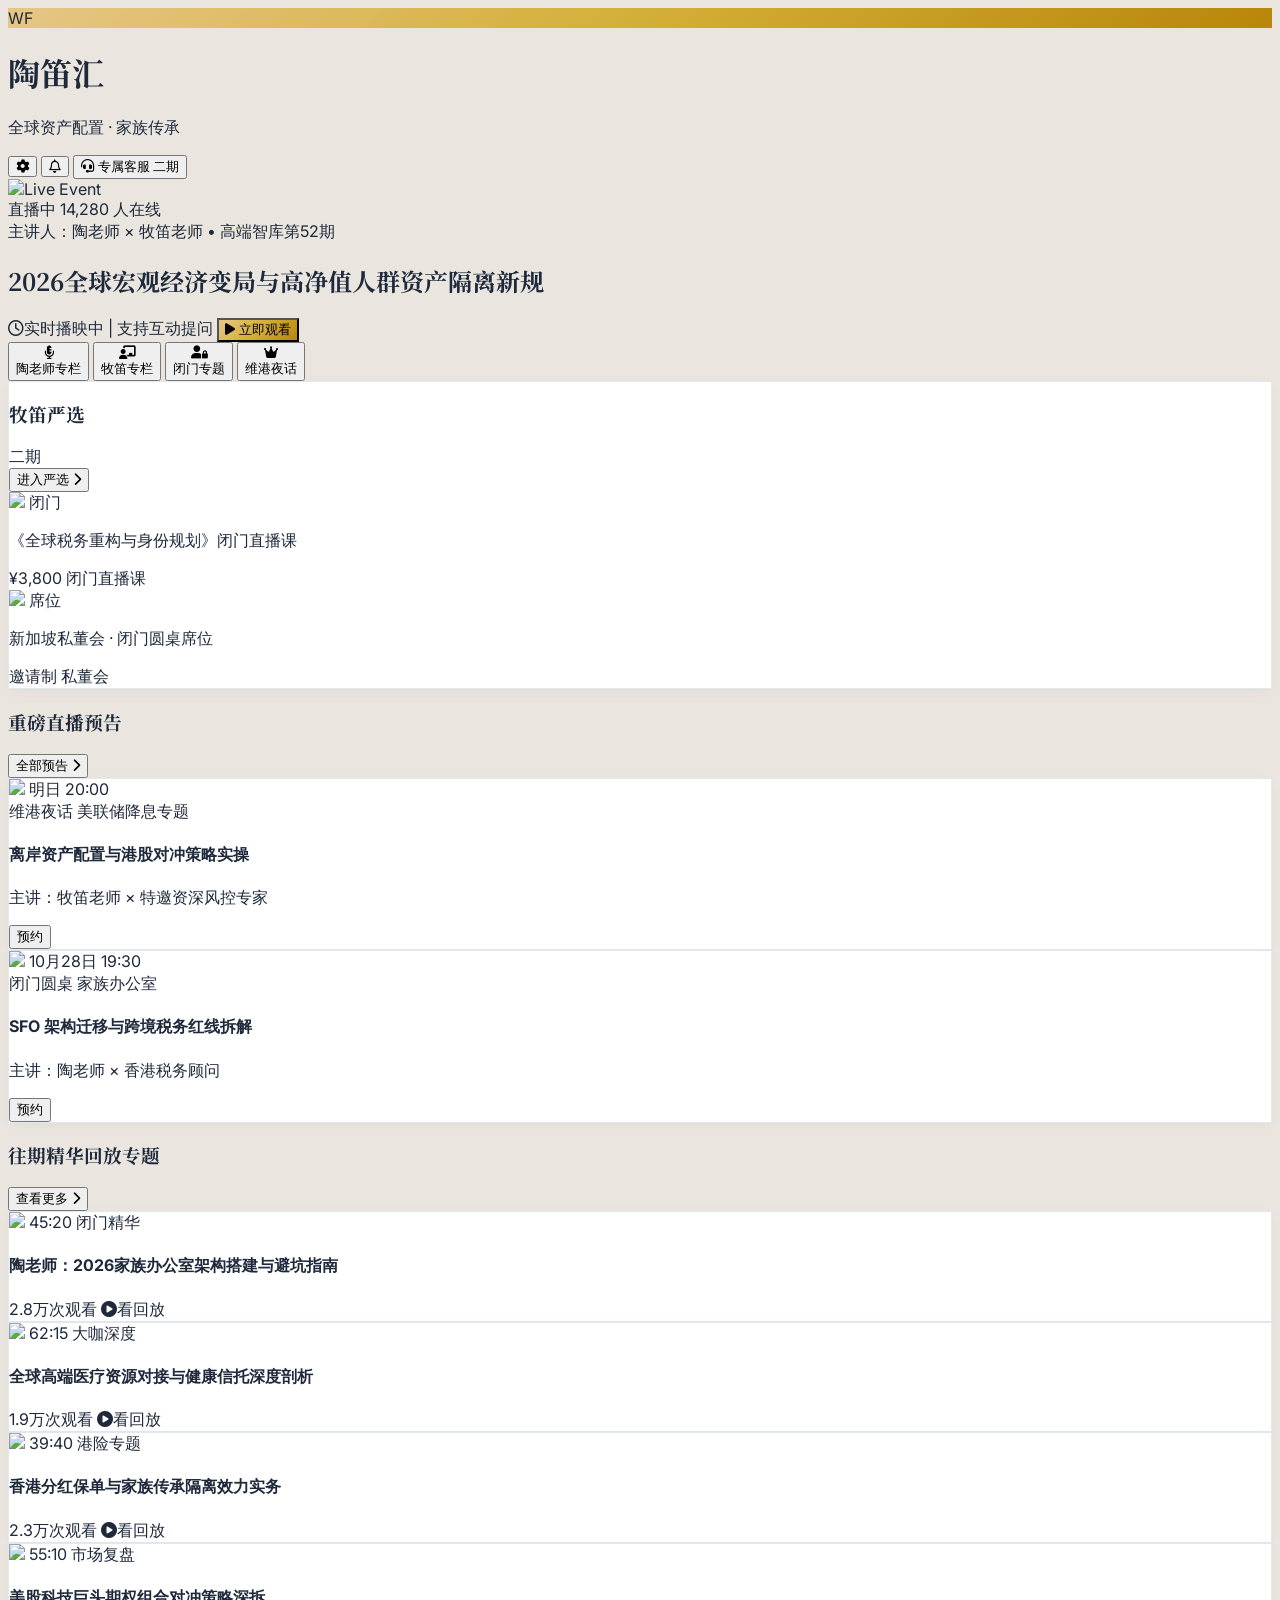
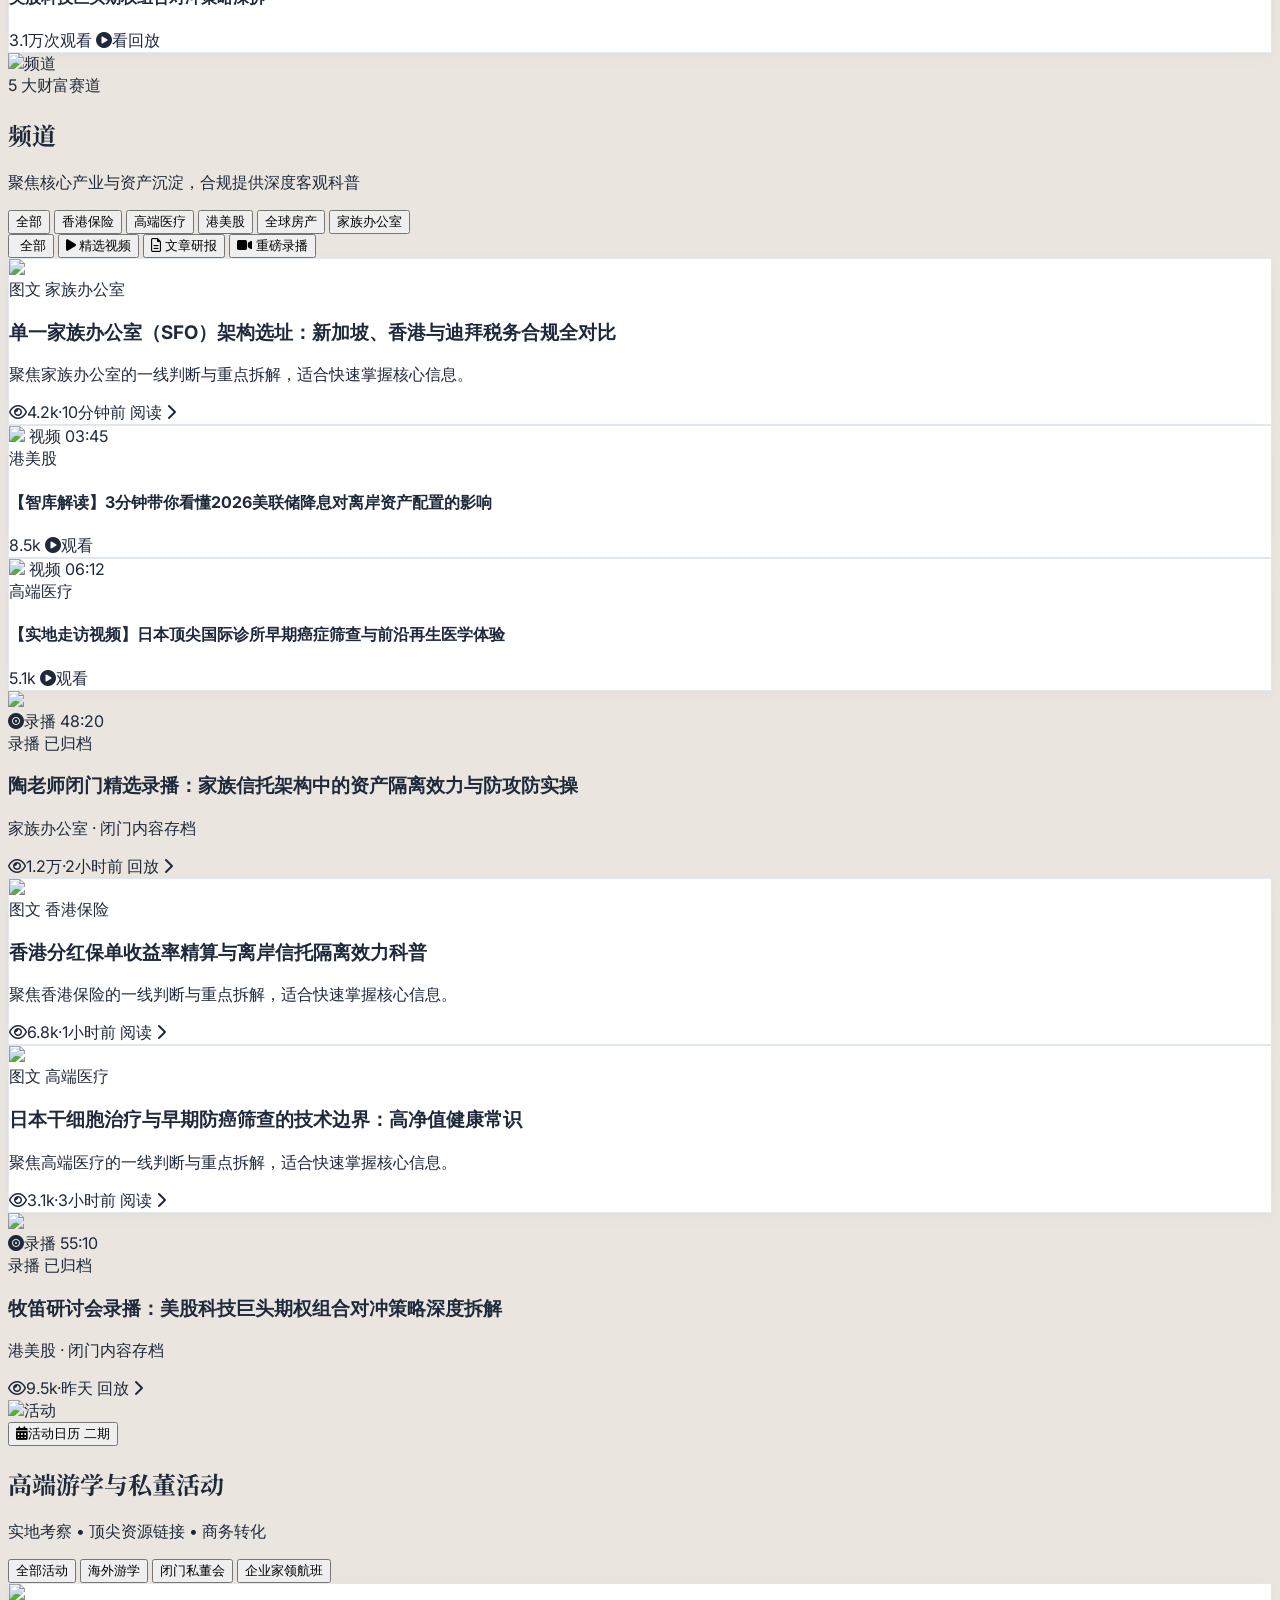
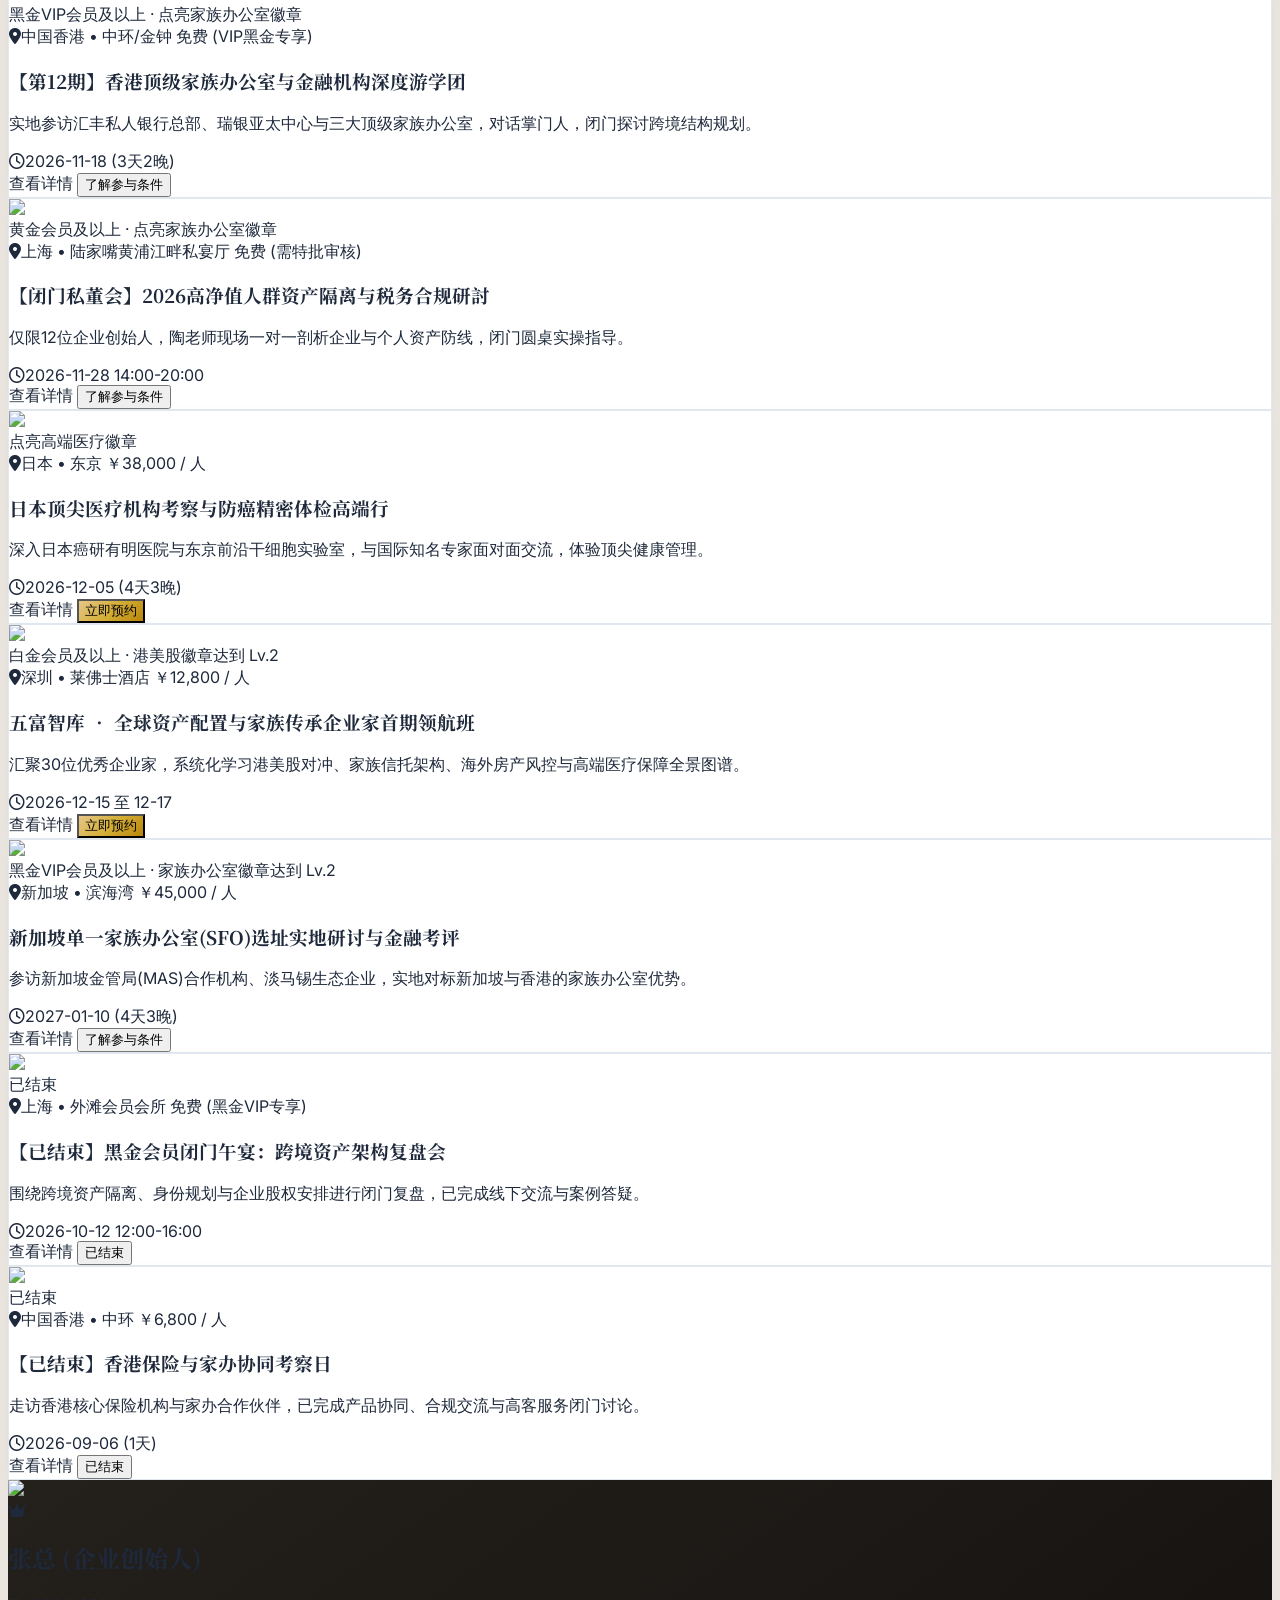
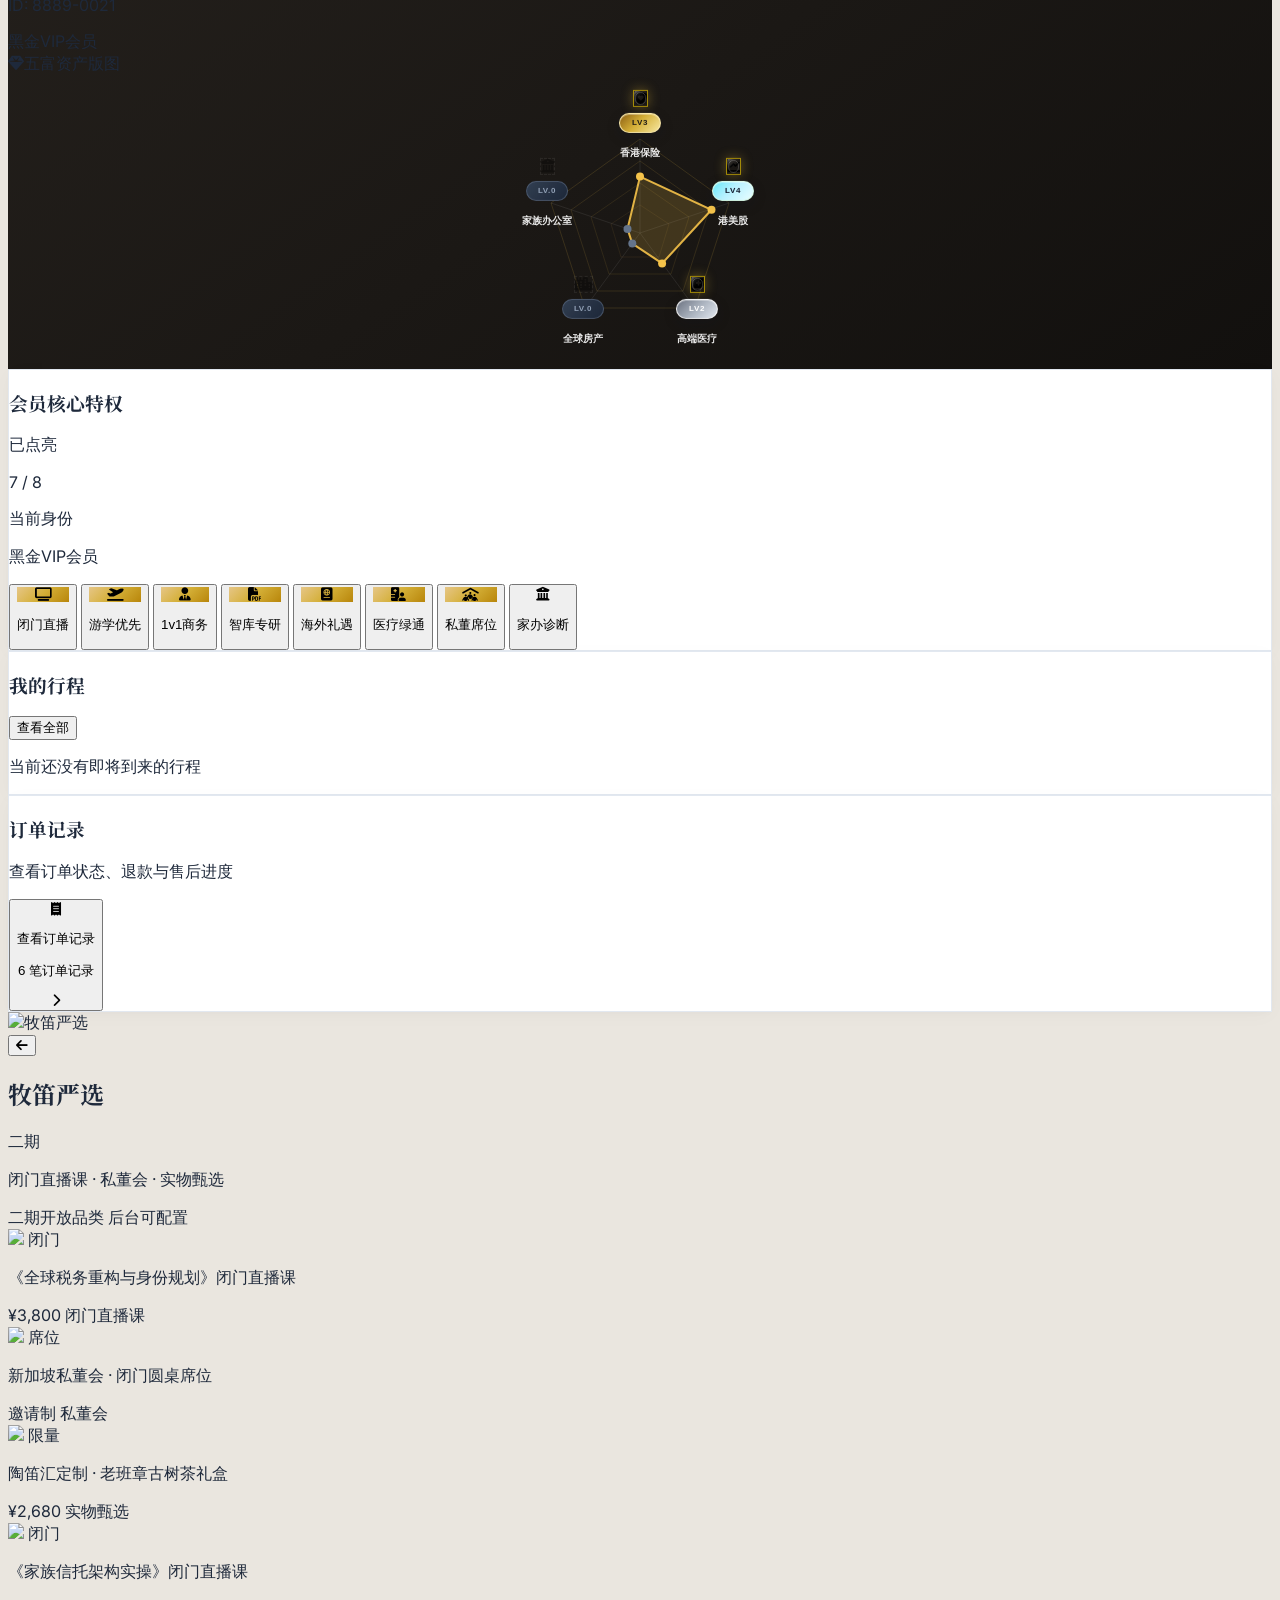
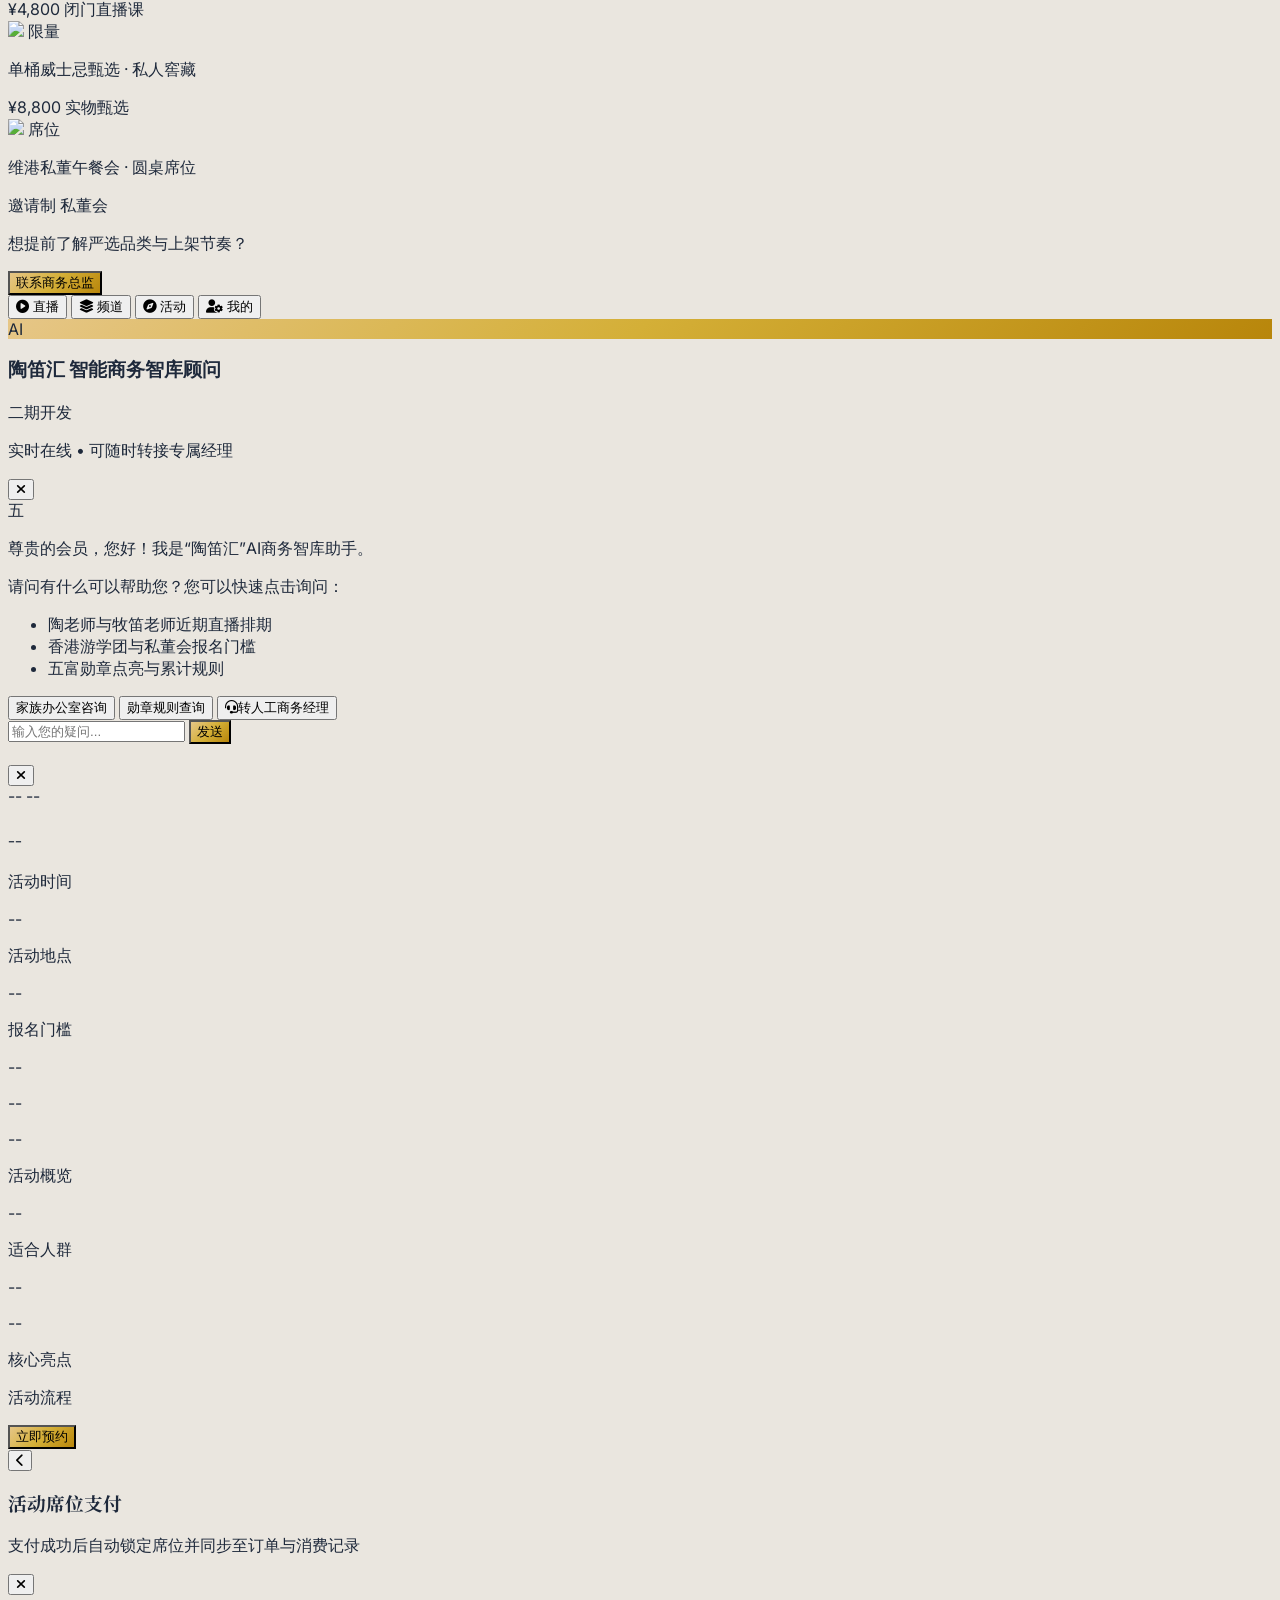
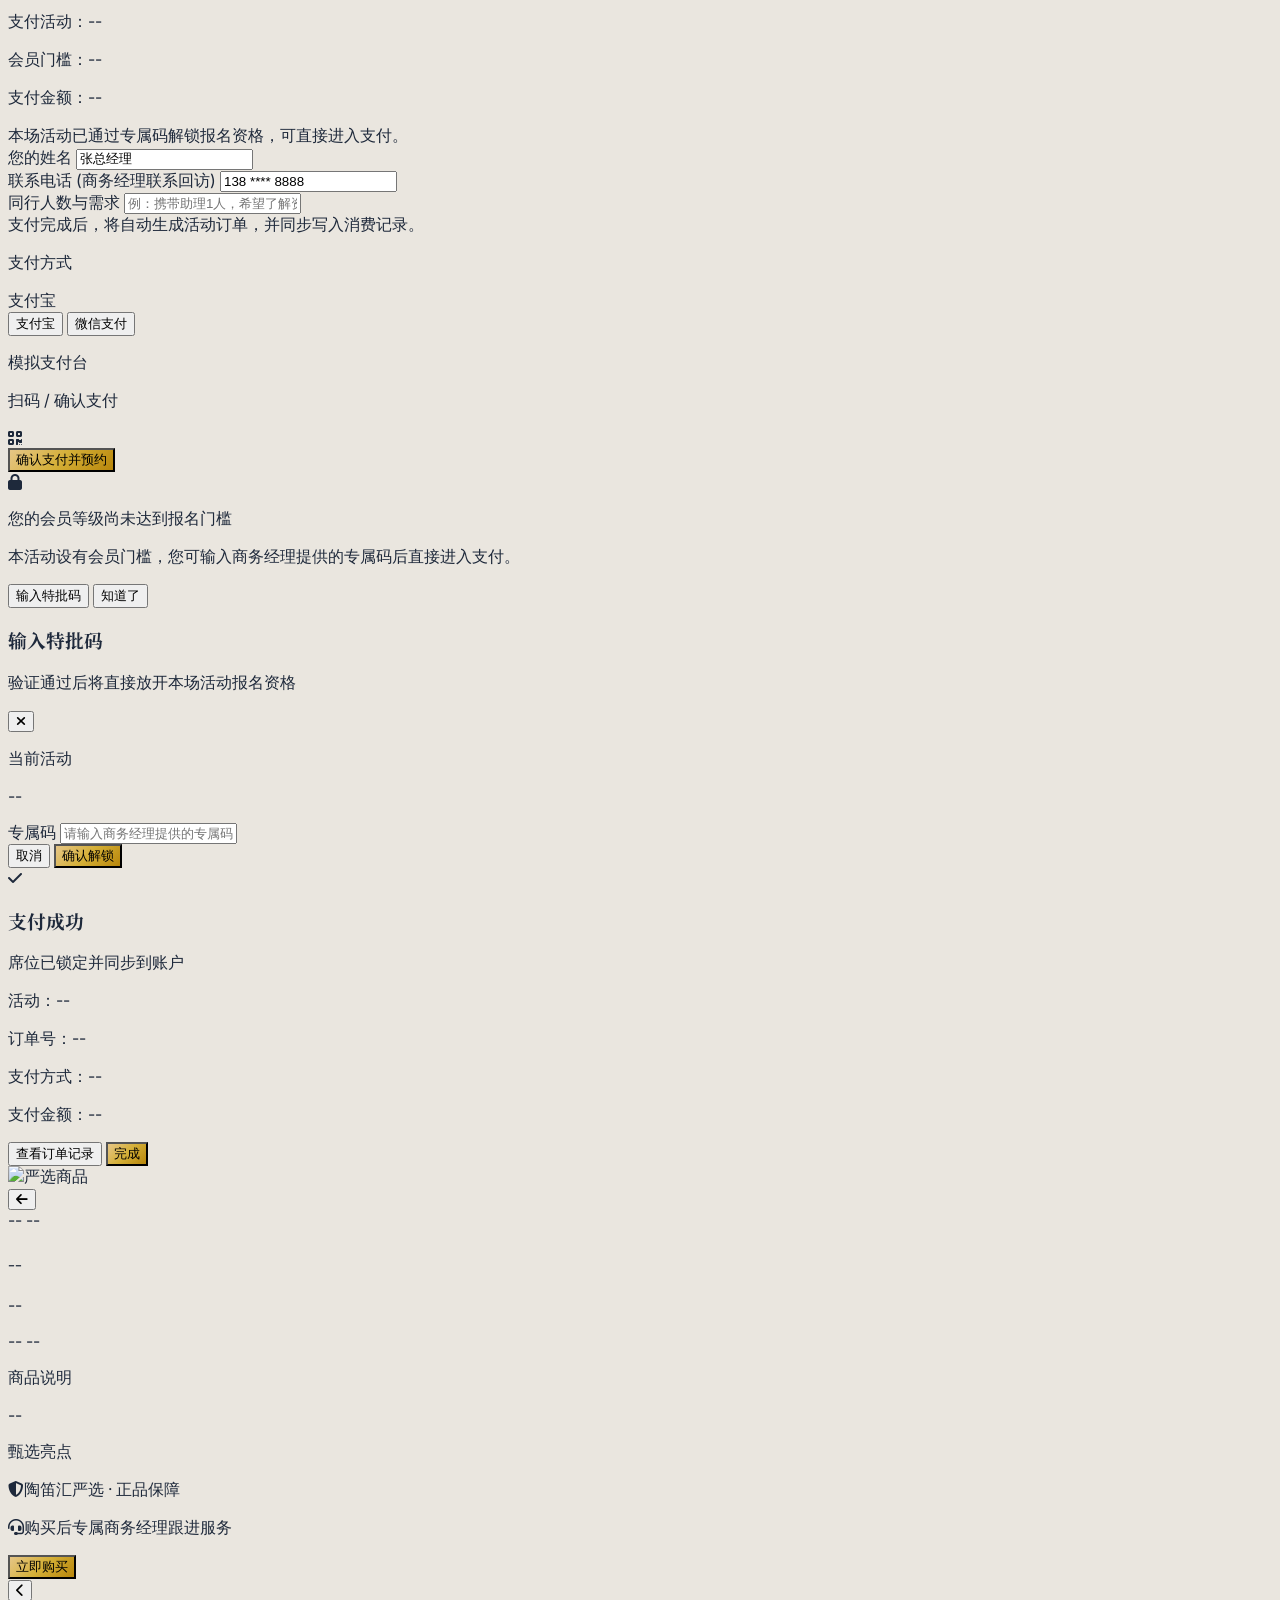
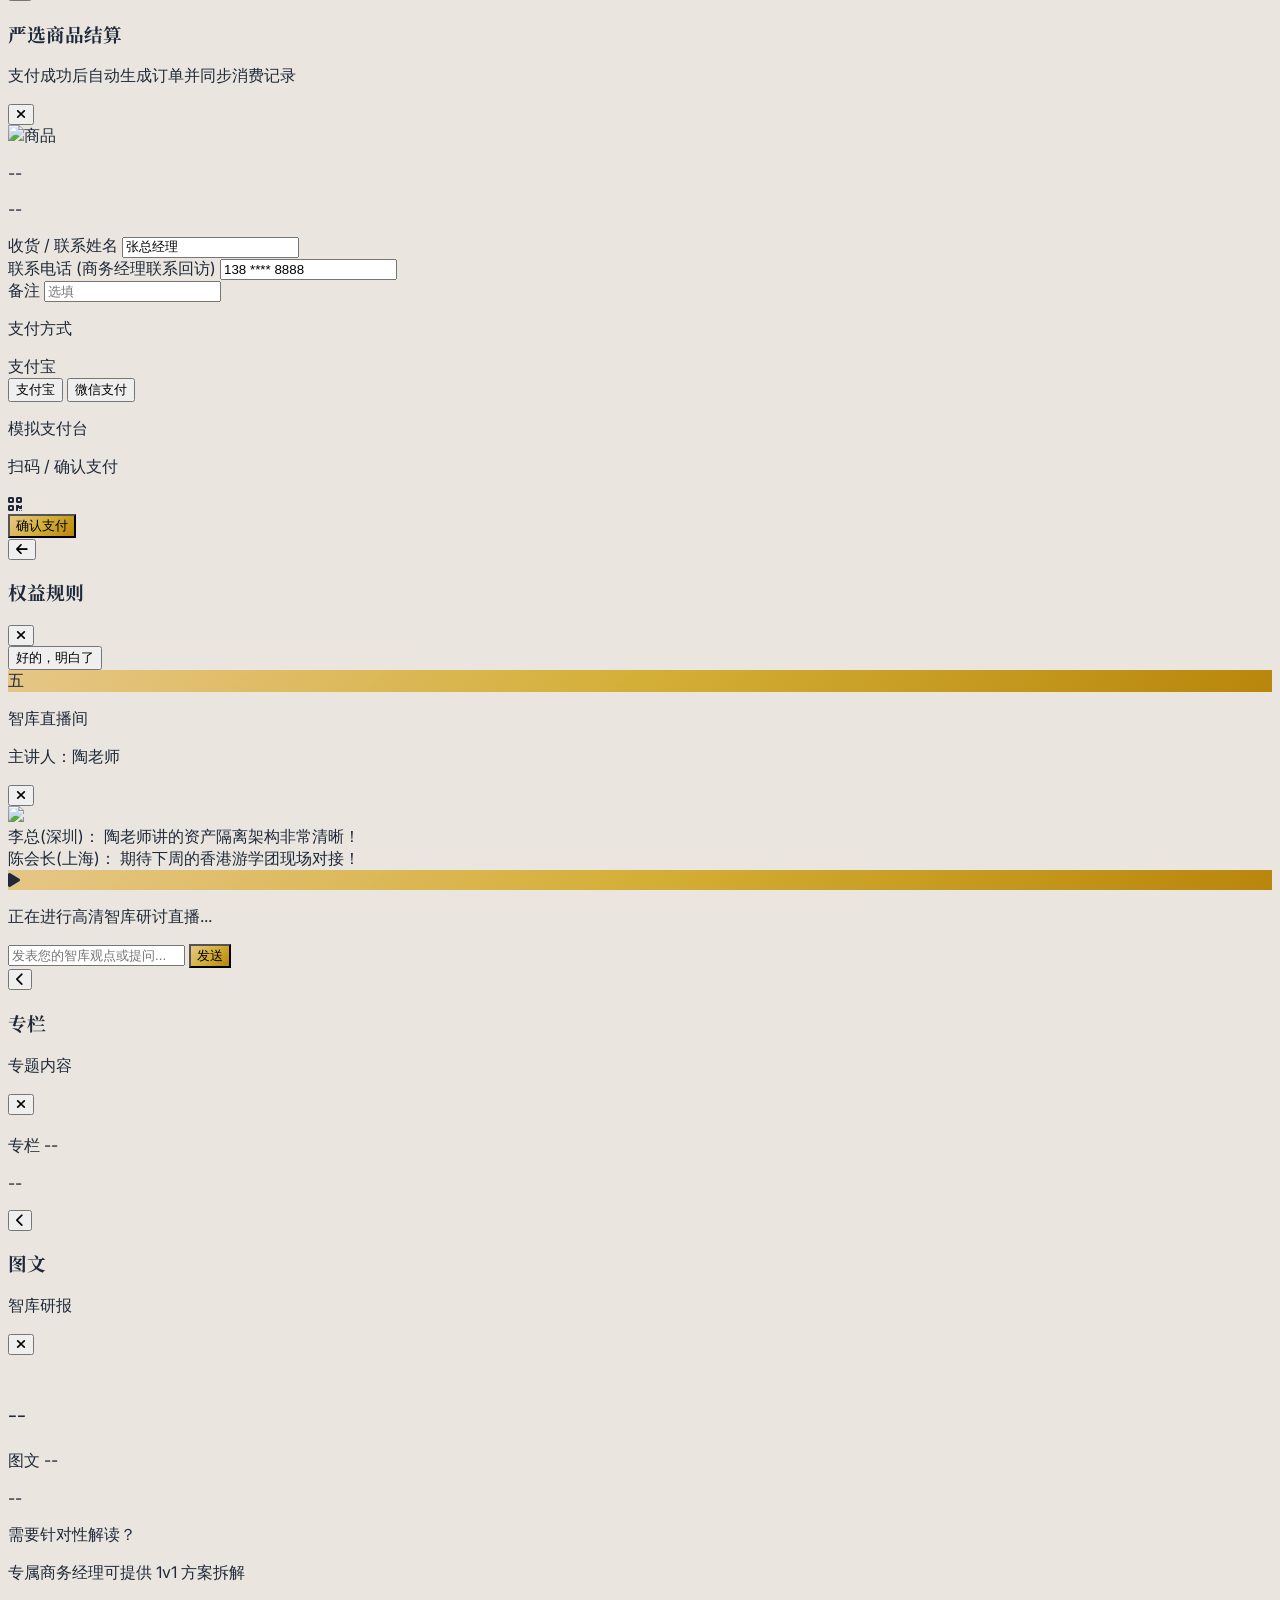
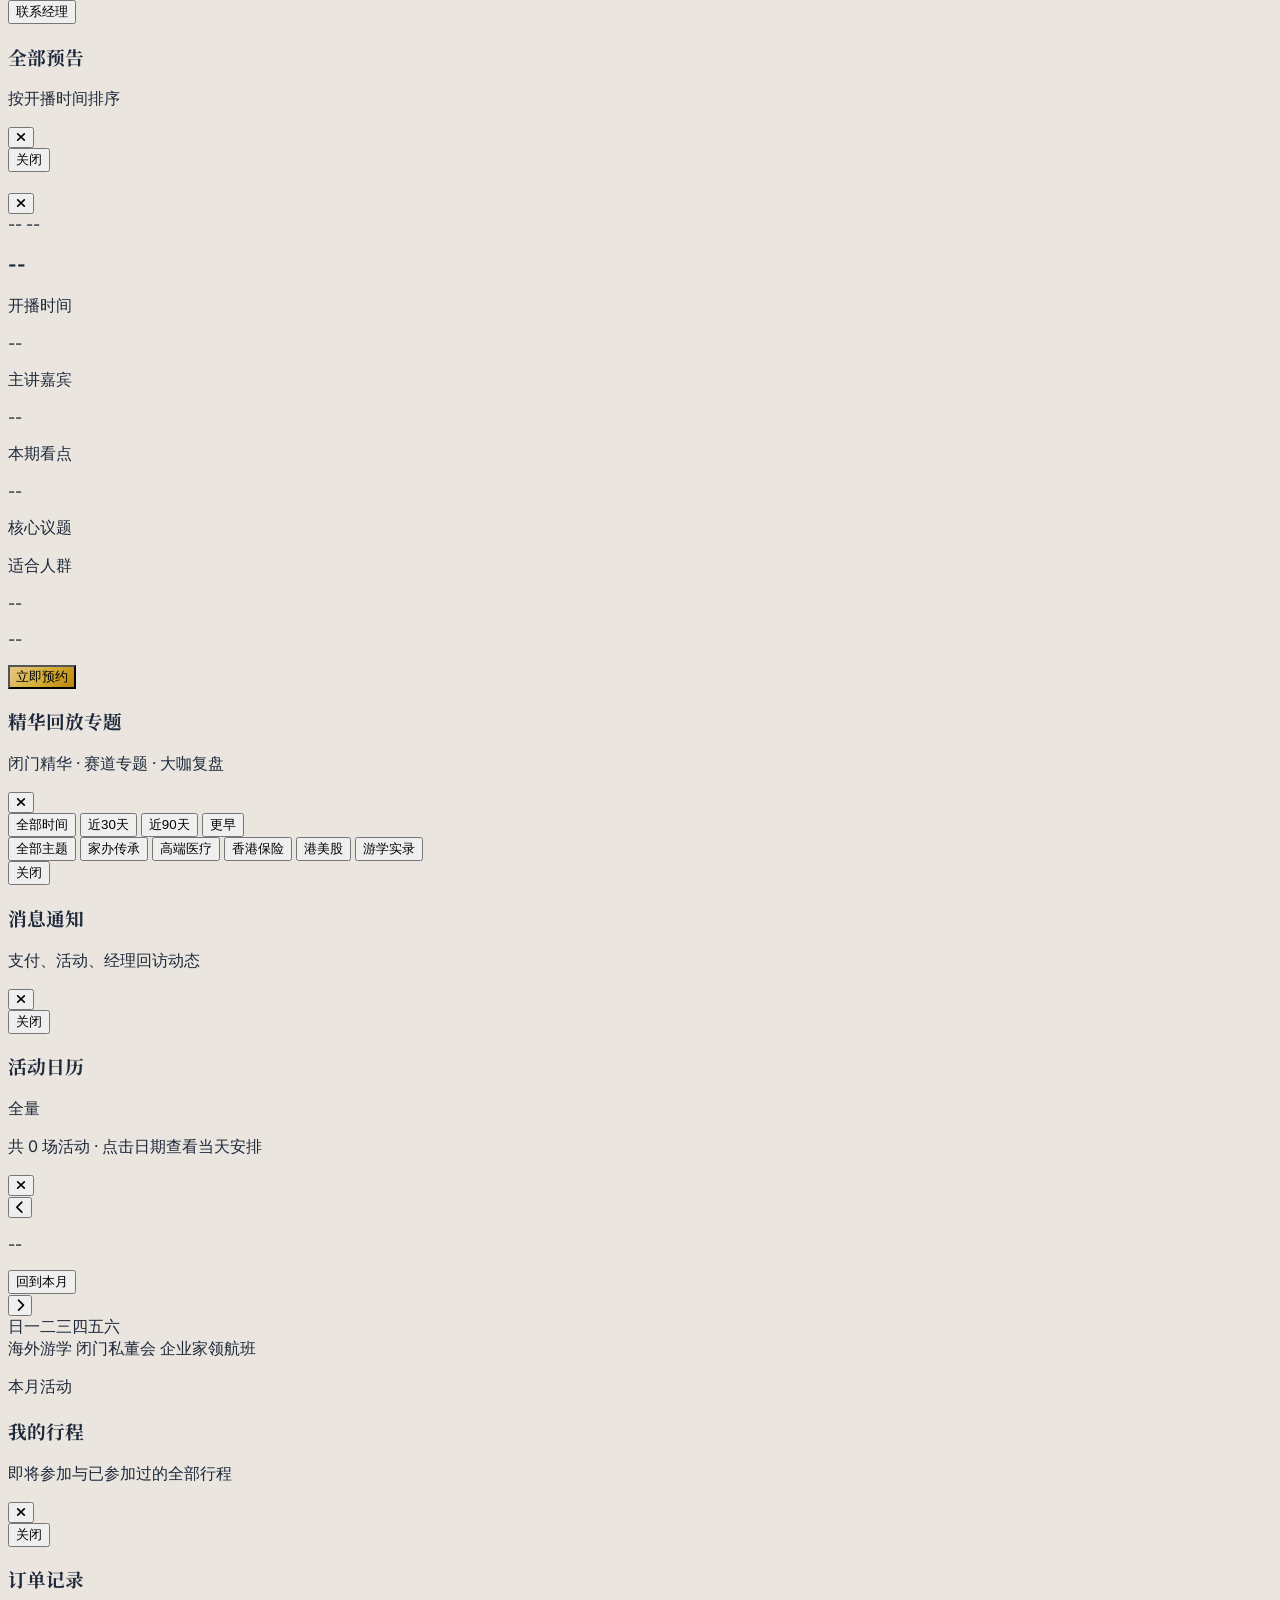
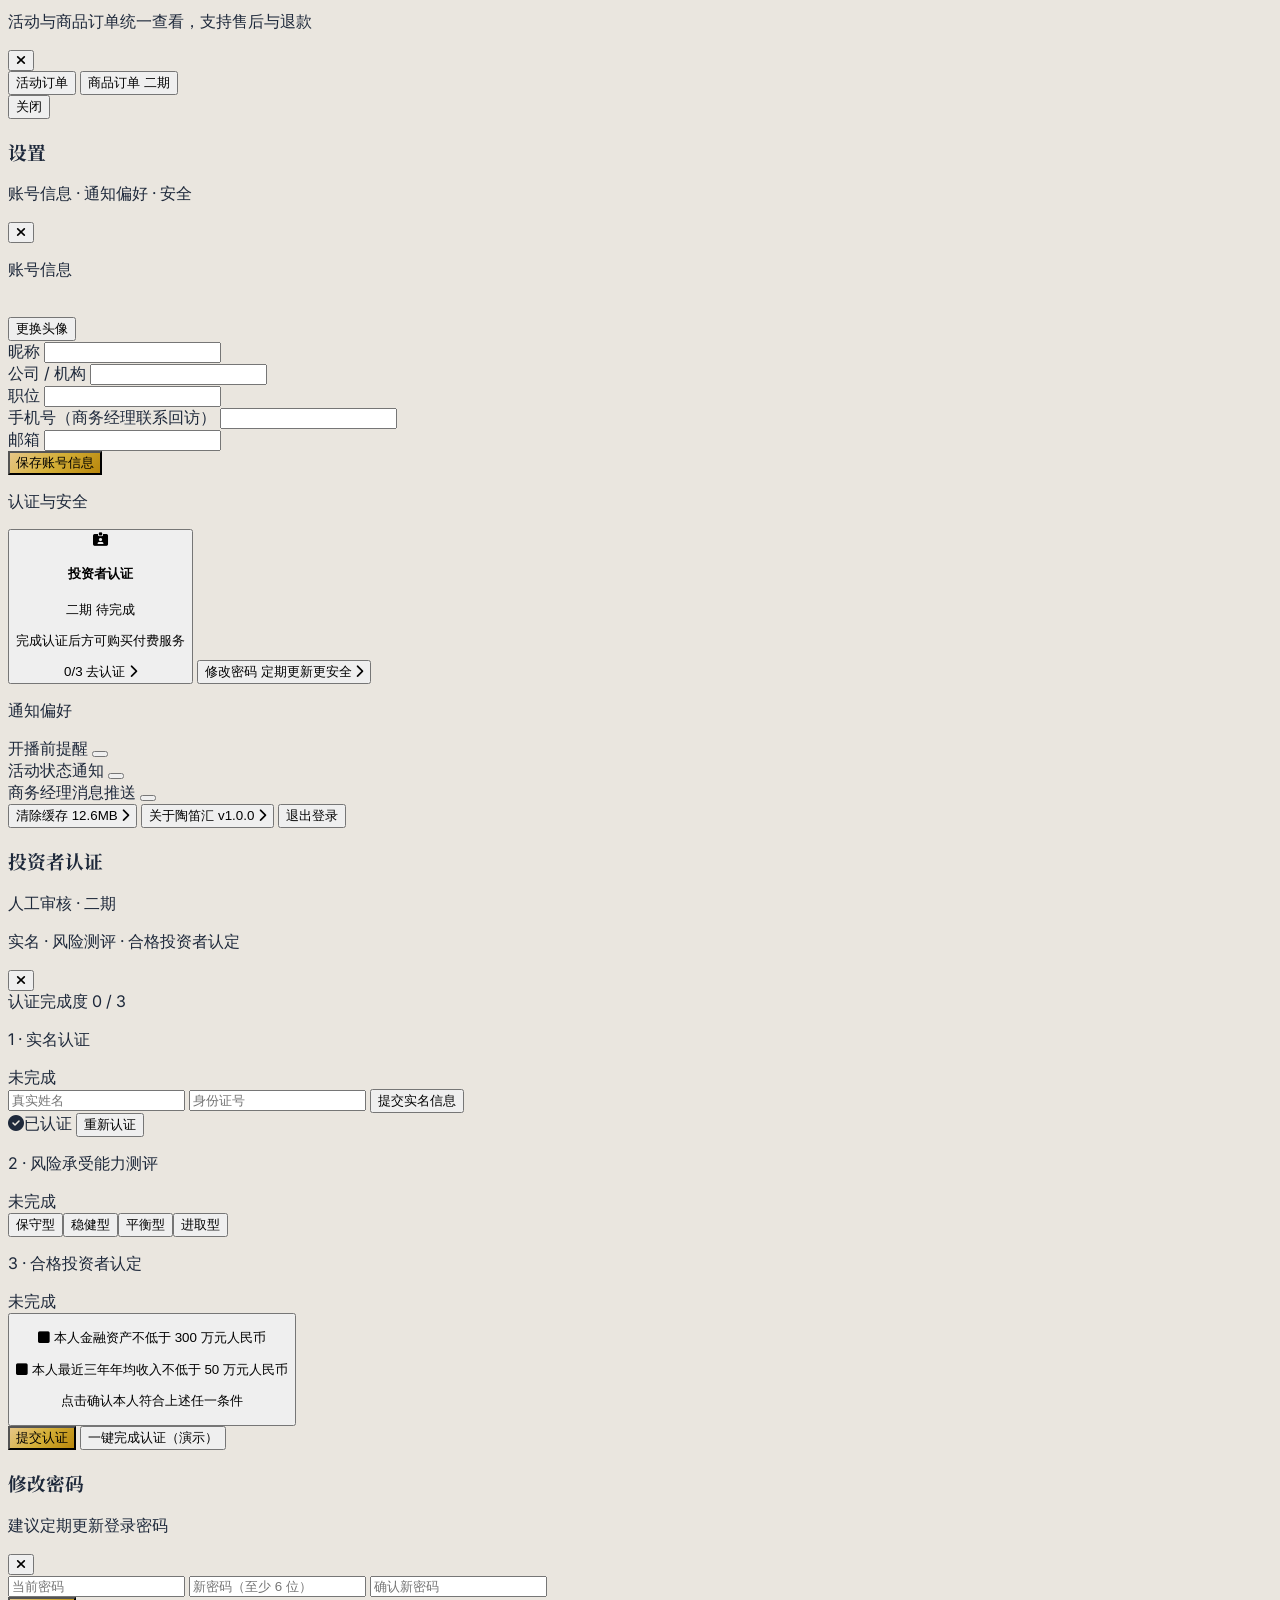
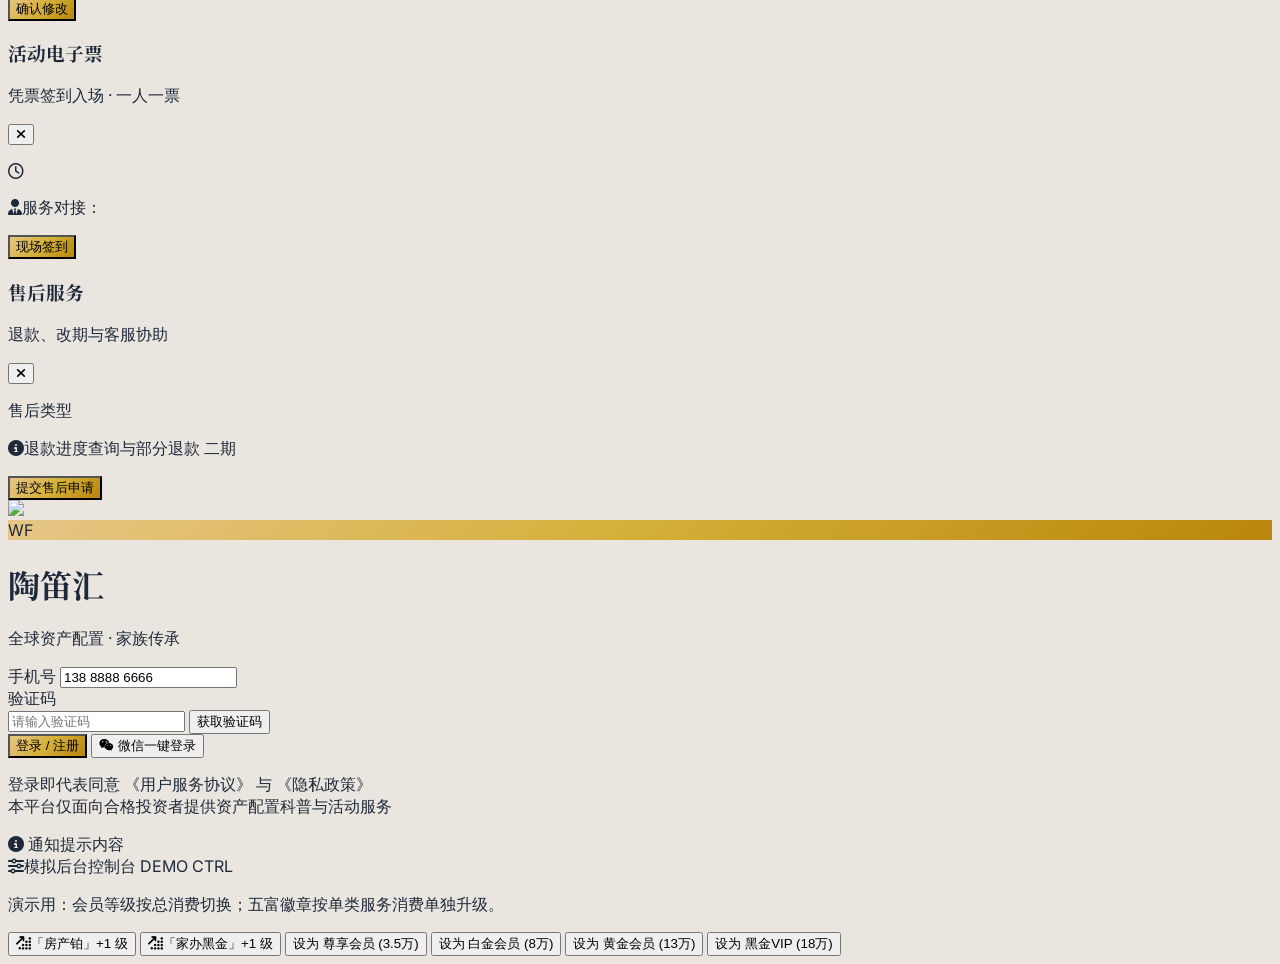
==== code_artifact.html @ 0e312bec "chore: 品牌更名 五富会 -> 陶笛汇（文案与 README）" ====
<!DOCTYPE html>
<html lang="zh-CN">
<head>
    <meta charset="UTF-8">
    <meta name="viewport" content="width=device-width, initial-scale=1.0, maximum-scale=1.0, user-scalable=no">
    <title>陶笛汇 - 全球资产配置与家族传承平台</title>
    <!-- Tailwind CSS -->
    <script src="https://cdn.tailwindcss.com"></script>
    <!-- FontAwesome Icons -->
    <link rel="stylesheet" href="https://cdnjs.cloudflare.com/ajax/libs/font-awesome/6.4.0/css/all.min.css">
    <!-- Google Fonts Inter & Noto Serif SC -->
    <link href="https://fonts.googleapis.com/css2?family=Noto+Serif+SC:wght@500;600;700&family=Inter:wght@300;400;500;600;700&display=swap" rel="stylesheet">
    
    <script>
        tailwind.config = {
            theme: {
                extend: {
                    colors: {
                        gold: {
                            50: '#FDFBF7',
                            100: '#F9F3E5',
                            200: '#F0E2C3',
                            300: '#E2CB96',
                            400: '#D2AF63',
                            500: '#C59B27',
                            600: '#A67C1E',
                            700: '#845E16',
                            800: '#684817',
                        },
                        sand: {
                            50: '#FAF9F6',
                            100: '#F3F0E9',
                            200: '#E5DFD3',
                            300: '#D5CBB9',
                        },
                        navy: {
                            900: '#0F172A',
                            800: '#1E293B',
                            700: '#334155'
                        }
                    },
                    fontFamily: {
                        serif: ['"Noto Serif SC"', 'serif'],
                        sans: ['Inter', 'system-ui', '-apple-system', 'sans-serif'],
                    }
                }
            }
        }
    </script>
    <style>
        body {
            font-family: 'Inter', system-ui, -apple-system, sans-serif;
            background-color: #EAE6DF;
            color: #1E293B;
            -webkit-tap-highlight-color: transparent;
        }
        .serif-title {
            font-family: 'Noto Serif SC', serif;
        }
        ::-webkit-scrollbar {
            width: 0px;
            height: 0px;
        }
        .gold-gradient-text {
            background: linear-gradient(135deg, #B8860B 0%, #C59B27 50%, #845E16 100%);
            -webkit-background-clip: text;
            -webkit-text-fill-color: transparent;
        }
        .gold-gradient-bg {
            background: linear-gradient(135deg, #E6C687 0%, #D4AF37 50%, #B8860B 100%);
        }
        .gold-card-bg {
            background: linear-gradient(145deg, #24201C 0%, #12100E 100%);
        }
        .card-white {
            background: #FFFFFF;
            border: 1px solid #E2E8F0;
            box-shadow: 0 4px 20px -2px rgba(0, 0, 0, 0.03), 0 2px 6px -1px rgba(0, 0, 0, 0.02);
        }
        .card-white-hover {
            transition: all 0.25s ease;
        }
        .card-white-hover:active, .card-white-hover:hover {
            border-color: #D2AF63;
            transform: translateY(-2px);
            box-shadow: 0 10px 25px -5px rgba(197, 155, 39, 0.15);
        }
        .badge-glow {
            box-shadow: 0 0 12px rgba(212, 175, 55, 0.4);
            border: 1px solid rgba(255, 215, 0, 0.6);
        }
        .badge-core {
            position: relative;
            overflow: hidden;
            isolation: isolate;
        }
        .badge-core::before {
            content: "";
            position: absolute;
            inset: 0;
            background: linear-gradient(125deg, rgba(255,255,255,0.35) 0%, rgba(255,255,255,0.08) 28%, rgba(255,255,255,0) 55%);
            transform: translateX(-12%) skewX(-18deg);
            pointer-events: none;
        }
        .badge-core::after {
            content: "";
            position: absolute;
            inset: 1px;
            border-radius: 0.7rem;
            border: 1px solid rgba(255,255,255,0.18);
            pointer-events: none;
        }
        .badge-locked {
            filter: grayscale(100%) opacity(0.35);
            border: 1px dashed rgba(255, 255, 255, 0.2);
        }
        .member-track-card {
            background: linear-gradient(180deg, rgba(255,255,255,0.08) 0%, rgba(255,255,255,0.03) 100%);
            border: 1px solid rgba(255,255,255,0.08);
            box-shadow: inset 0 1px 0 rgba(255,255,255,0.06);
        }
        .member-track-card-active {
            border-color: rgba(245, 195, 74, 0.35);
            box-shadow: 0 10px 24px rgba(245, 195, 74, 0.12), inset 0 1px 0 rgba(255,255,255,0.12);
        }
        .member-radar-shell {
            position: relative;
            width: 250px;
            height: 286px;
            margin: 0.5rem auto 0;
        }
        .member-radar-node {
            position: absolute;
            display: flex;
            flex-direction: column;
            align-items: center;
            gap: 0.35rem;
            transform: translate(-50%, -50%);
            background: transparent;
            border: 0;
            padding: 0;
            cursor: pointer;
            z-index: 2;
        }
        .member-radar-caption {
            display: flex;
            flex-direction: column;
            align-items: center;
            gap: 0.1rem;
        }
        .member-radar-label {
            font-size: 10px;
            line-height: 1;
            font-weight: 700;
            color: rgba(255,255,255,0.9);
            white-space: nowrap;
        }
        .badge-tier-plaque {
            min-width: 28px;
            height: 18px;
            padding: 0 6px;
            border-radius: 9999px;
            display: flex;
            align-items: center;
            justify-content: center;
            font-size: 8px;
            line-height: 1;
            font-weight: 800;
            letter-spacing: 0.08em;
            text-transform: uppercase;
            box-shadow: 0 5px 14px rgba(15, 23, 42, 0.18), inset 0 1px 0 rgba(255,255,255,0.35);
            backdrop-filter: blur(10px);
            -webkit-backdrop-filter: blur(10px);
        }
        .badge-tier-bronze {
            color: #FFF7ED;
            border: 1px solid rgba(255, 237, 213, 0.75);
            background: linear-gradient(135deg, #7C3F17 0%, #B9642A 45%, #E3A25B 100%);
        }
        .badge-tier-silver {
            color: #FFFFFF;
            border: 1px solid rgba(255,255,255,0.8);
            background: linear-gradient(135deg, #6B7280 0%, #A8B0BC 48%, #E2E8F0 100%);
        }
        .badge-tier-gold {
            color: #1E1B16;
            border: 1px solid rgba(255, 240, 179, 0.9);
            background: linear-gradient(135deg, #8B5E12 0%, #D4AF37 46%, #F7E7A1 100%);
        }
        .badge-tier-platinum {
            color: #0F172A;
            border: 1px solid rgba(220, 252, 231, 0.9);
            background: linear-gradient(135deg, #67E8F9 0%, #B8F1FF 45%, #E8FDFF 100%);
        }
        .badge-tier-diamond {
            color: #FFFFFF;
            border: 1px solid rgba(245, 208, 254, 0.95);
            background: linear-gradient(135deg, #6D28D9 0%, #C026D3 48%, #F0ABFC 100%);
        }
        .badge-tier-locked {
            color: #94A3B8;
            border: 1px solid rgba(100,116,139,0.55);
            background: linear-gradient(135deg, rgba(51,65,85,0.95) 0%, rgba(30,41,59,0.98) 100%);
            box-shadow: none;
        }
        @keyframes pulse-red {
            0%, 100% { opacity: 1; transform: scale(1); }
            50% { opacity: 0.5; transform: scale(0.92); }
        }
        .animate-live {
            animation: pulse-red 1.5s infinite ease-in-out;
        }
    </style>
</head>
<body class="flex justify-center min-h-screen">

    <!-- Mobile Frame Container -->
    <div class="w-full max-w-md bg-sand-50 min-h-screen flex flex-col relative overflow-hidden shadow-2xl border-x border-slate-300">

        <!-- Top Header Bar -->
        <header class="sticky top-0 z-40 bg-white/90 backdrop-blur-md px-4 pt-3 pb-2 border-b border-amber-900/10 flex items-center justify-between shadow-sm">
            <div class="flex items-center space-x-2.5 cursor-pointer" onclick="switchTab('home')">
                <div class="relative w-10 h-10 rounded-2xl gold-gradient-bg shadow-md border border-white/80 overflow-hidden">
                    <div class="absolute inset-[2px] rounded-[14px] bg-slate-950/88 border border-amber-200/30"></div>
                    <div class="absolute inset-0 flex items-center justify-center">
                        <span class="text-[12px] tracking-[0.18em] font-black text-amber-300">WF</span>
                    </div>
                    <div class="absolute top-1.5 left-1.5 w-1.5 h-1.5 rounded-full bg-amber-200/80"></div>
                </div>
                <div>
                    <h1 class="serif-title text-base font-bold tracking-wide text-slate-900">陶笛汇</h1>
                    <p class="text-[9px] text-slate-500 tracking-wider font-medium">全球资产配置 · 家族传承</p>
                </div>
            </div>
            
            <div class="flex items-center space-x-2">
                <button id="header-settings-btn" onclick="openSettingsModal()" class="hidden p-2 text-slate-600 hover:text-amber-600 transition rounded-full hover:bg-slate-100" title="设置">
                    <i class="fa-solid fa-gear text-lg"></i>
                </button>
                <button onclick="openNotificationModal()" class="relative p-2 text-slate-600 hover:text-amber-600 transition rounded-full hover:bg-slate-100">
                    <i class="fa-regular fa-bell text-lg"></i>
                    <span id="unread-dot" class="absolute top-1.5 right-1.5 w-2 h-2 bg-red-500 rounded-full border border-white"></span>
                </button>
                <button onclick="toggleAiChat()" class="relative px-2.5 py-1.5 rounded-full bg-amber-50 border border-amber-200 text-amber-800 text-xs font-semibold flex items-center space-x-1 hover:bg-amber-100 transition shadow-sm">
                    <i class="fa-solid fa-headset text-amber-600"></i>
                    <span>专属客服</span>
                    <span class="absolute -top-1.5 -right-1 bg-slate-900 text-amber-300 text-[8px] px-1 py-[1px] rounded font-bold border border-amber-400/50">二期</span>
                </button>
            </div>
        </header>

        <!-- MAIN CONTENT CONTAINER (Switchable views) -->
        <main id="app-body" class="flex-1 overflow-y-auto pb-24">

            <!-- PAGE 1: 首页 / 智库直播 -->
            <section id="page-home" class="p-4 space-y-5">
                
                <!-- 顶部广告/主直播轮播框 -->
                <div class="relative rounded-2xl overflow-hidden border border-amber-200 shadow-md group">
                    <img id="main-banner-img" src="https://coresg-normal.trae.ai/api/ide/v1/text_to_image?prompt=premium%20financial%20live%20seminar%20in%20Hong%20Kong%2C%20elegant%20stage%20with%20large%20LED%20screen%20showing%20market%20charts%2C%20warm%20golden%20lighting%2C%20audience%20of%20business%20elites%2C%20cinematic%20photorealistic&image_size=landscape_16_9" alt="Live Event" class="w-full h-52 object-cover transition-transform duration-700 group-hover:scale-105">
                    <div class="absolute inset-0 bg-gradient-to-t from-slate-950/90 via-slate-950/40 to-transparent"></div>
                    
                    <!-- Live Status Tag -->
                    <div class="absolute top-3 left-3 flex items-center space-x-1.5 bg-red-600 text-white text-xs font-semibold px-2.5 py-1 rounded-full shadow-md">
                        <span class="w-2 h-2 rounded-full bg-white animate-live"></span>
                        <span id="live-status-text">直播中</span>
                        <span class="text-[10px] opacity-90 border-l border-white/30 pl-1.5 ml-0.5">14,280 人在线</span>
                    </div>

                    <div class="absolute bottom-3 left-3 right-3 space-y-1.5">
                        <div class="flex items-center space-x-2 text-amber-300 text-xs font-medium">
                            <span class="bg-amber-500/20 px-2 py-0.5 rounded backdrop-blur-sm border border-amber-400/30">主讲人：陶老师 × 牧笛老师</span>
                            <span>•</span>
                            <span>高端智库第52期</span>
                        </div>
                        <h2 class="serif-title text-base font-bold text-white leading-snug drop-shadow-sm">
                            2026全球宏观经济变局与高净值人群资产隔离新规
                        </h2>
                        <div class="flex items-center justify-between pt-1">
                            <span class="text-[11px] text-slate-300"><i class="fa-regular fa-clock mr-1"></i>实时播映中 | 支持互动提问</span>
                            <button onclick="openLiveRoom('2026全球宏观经济变局与高净值人群资产隔离新规', '陶老师 × 牧笛老师')" class="px-3.5 py-1.5 rounded-xl gold-gradient-bg text-slate-900 font-bold text-xs shadow-lg hover:brightness-110 active:scale-95 transition flex items-center space-x-1">
                                <i class="fa-solid fa-play text-xs"></i>
                                <span>立即观看</span>
                            </button>
                        </div>
                    </div>
                </div>

                <!-- 节目类型导航快捷入口 -->
                <div class="grid grid-cols-4 gap-2">
                    <button onclick="openColumnPage('taoteacher')" class="flex flex-col items-center p-3 rounded-xl bg-white border border-slate-200 hover:border-amber-400 shadow-sm transition active:scale-95">
                        <div class="w-10 h-10 rounded-full bg-amber-50 text-amber-700 flex items-center justify-center text-lg mb-1.5 border border-amber-200">
                            <i class="fa-solid fa-microphone-lines"></i>
                        </div>
                        <span class="text-xs text-slate-700 font-medium">陶老师专栏</span>
                    </button>
                    <button onclick="openColumnPage('mudi')" class="flex flex-col items-center p-3 rounded-xl bg-white border border-slate-200 hover:border-amber-400 shadow-sm transition active:scale-95">
                        <div class="w-10 h-10 rounded-full bg-amber-50 text-amber-700 flex items-center justify-center text-lg mb-1.5 border border-amber-200">
                            <i class="fa-solid fa-chalkboard-user"></i>
                        </div>
                        <span class="text-xs text-slate-700 font-medium">牧笛专栏</span>
                    </button>
                    <button onclick="openColumnPage('closed')" class="flex flex-col items-center p-3 rounded-xl bg-white border border-slate-200 hover:border-amber-400 shadow-sm transition active:scale-95">
                        <div class="w-10 h-10 rounded-full bg-amber-50 text-amber-700 flex items-center justify-center text-lg mb-1.5 border border-amber-200">
                            <i class="fa-solid fa-user-lock"></i>
                        </div>
                        <span class="text-xs text-slate-700 font-medium">闭门专题</span>
                    </button>
                    <button onclick="openColumnPage('bigshots')" class="flex flex-col items-center p-3 rounded-xl bg-white border border-slate-200 hover:border-amber-400 shadow-sm transition active:scale-95">
                        <div class="w-10 h-10 rounded-full bg-amber-50 text-amber-700 flex items-center justify-center text-lg mb-1.5 border border-amber-200">
                            <i class="fa-solid fa-crown"></i>
                        </div>
                        <span class="text-xs text-slate-700 font-medium">维港夜话</span>
                    </button>
                </div>

                <!-- 牧笛严选入口 -->
                <div class="card-white rounded-2xl border border-amber-200 shadow-sm overflow-hidden">
                    <div class="flex items-center justify-between px-3.5 pt-3 pb-2.5">
                        <div class="flex items-center space-x-2 min-w-0">
                            <h3 class="serif-title text-sm font-bold text-slate-900">牧笛严选</h3>
                            <span class="text-[9px] px-1.5 py-0.5 rounded-full bg-slate-900 text-amber-300 font-bold border border-amber-400/50">二期</span>
                        </div>
                        <button onclick="switchTab('mall')" class="text-[11px] text-amber-700 font-semibold flex items-center whitespace-nowrap">
                            进入严选 <i class="fa-solid fa-chevron-right text-[9px] ml-0.5"></i>
                        </button>
                    </div>

                    <div id="home-mall-list" class="grid grid-cols-2 gap-2.5 px-3.5 pb-3.5"></div>
                </div>

                <!-- 近期重磅预告 -->
                <div class="space-y-3">
                    <div class="flex justify-between items-center">
                        <h3 class="serif-title text-base font-bold text-slate-900 flex items-center space-x-2">
                            <span class="w-1.5 h-4 bg-amber-600 rounded-full"></span>
                            <span>重磅直播预告</span>
                        </h3>
                        <button onclick="openAllPreviewsModal()" class="text-xs text-amber-700 hover:text-amber-800 font-medium flex items-center">
                            全部预告 <i class="fa-solid fa-chevron-right text-[10px] ml-1"></i>
                        </button>
                    </div>

                    <div id="home-preview-list" class="space-y-3"></div>
                </div>

                <!-- 往期精华专题推荐 -->
                <div class="space-y-3 pt-1">
                    <div class="flex justify-between items-center">
                        <h3 class="serif-title text-base font-bold text-slate-900 flex items-center space-x-2">
                            <span class="w-1.5 h-4 bg-amber-600 rounded-full"></span>
                            <span>往期精华回放专题</span>
                        </h3>
                        <button onclick="openReplayLibraryModal()" class="text-xs text-amber-700 font-medium">查看更多 <i class="fa-solid fa-chevron-right text-[10px]"></i></button>
                    </div>

                    <div id="home-replay-list" class="grid grid-cols-2 gap-3"></div>
                </div>
            </section>

            <!-- PAGE 2: 各个赛道的内容频道 -->
            <section id="page-channels" class="hidden pb-4 space-y-4">
                <!-- 顶部头图 -->
                <div class="relative h-36 overflow-hidden">
                    <img src="https://coresg-normal.trae.ai/api/ide/v1/text_to_image?prompt=abstract%20global%20financial%20technology%20network%2C%20glowing%20blue%20world%20map%20with%20connecting%20data%20lines%20over%20dark%20navy%20background%2C%20futuristic%20data%20visualization%2C%20cinematic%2C%20photorealistic&image_size=landscape_16_9" alt="频道" class="w-full h-full object-cover">
                    <div class="absolute inset-0 bg-gradient-to-t from-slate-950/94 via-slate-950/50 to-slate-950/25"></div>
                    <div class="absolute left-4 right-4 bottom-3.5 space-y-1.5">
                        <span class="inline-block text-[9px] px-1.5 py-0.5 rounded-full bg-amber-400/90 text-slate-950 font-bold tracking-wide">5 大财富赛道</span>
                        <h2 class="serif-title text-xl font-bold text-white">频道</h2>
                        <p class="text-[11px] text-white/75">聚焦核心产业与资产沉淀，合规提供深度客观科普</p>
                    </div>
                </div>

                <div class="px-4 space-y-4">
                    <!-- 赛道横向切换标签 (主一级标签) -->
                    <div id="channel-tabs" class="flex gap-2 overflow-x-auto pb-1 text-xs no-scrollbar">
                        <button onclick="switchChannelTab('all', this)" class="channel-tab-btn px-3.5 py-2 rounded-xl bg-slate-900 text-white font-bold border border-slate-900 whitespace-nowrap shadow-sm">全部</button>
                        <button onclick="switchChannelTab('insurance', this)" class="channel-tab-btn px-3.5 py-2 rounded-xl bg-white text-slate-600 border border-slate-200 whitespace-nowrap">香港保险</button>
                        <button onclick="switchChannelTab('health', this)" class="channel-tab-btn px-3.5 py-2 rounded-xl bg-white text-slate-600 border border-slate-200 whitespace-nowrap">高端医疗</button>
                        <button onclick="switchChannelTab('stock', this)" class="channel-tab-btn px-3.5 py-2 rounded-xl bg-white text-slate-600 border border-slate-200 whitespace-nowrap">港美股</button>
                        <button onclick="switchChannelTab('estate', this)" class="channel-tab-btn px-3.5 py-2 rounded-xl bg-white text-slate-600 border border-slate-200 whitespace-nowrap">全球房产</button>
                        <button onclick="switchChannelTab('family', this)" class="channel-tab-btn px-3.5 py-2 rounded-xl bg-white text-slate-600 border border-slate-200 whitespace-nowrap">家族办公室</button>
                    </div>

                    <!-- 二级内容形态 Tag 筛选 (文章/精选视频/闭门录播) -->
                    <div id="media-type-tags" class="flex gap-2 overflow-x-auto pb-1 text-xs no-scrollbar">
                        <button onclick="filterMediaType('all', this)" class="media-type-btn px-3 py-2 rounded-xl bg-slate-900 text-white font-bold border border-slate-900 whitespace-nowrap flex items-center space-x-1.5">
                            <i class="fa-solid fa-grid-2 text-[10px]"></i>
                            <span>全部</span>
                        </button>
                        <button onclick="filterMediaType('video', this)" class="media-type-btn px-3 py-2 rounded-xl bg-white text-slate-600 border border-slate-200 whitespace-nowrap flex items-center space-x-1.5">
                            <i class="fa-solid fa-play text-[10px]"></i>
                            <span>精选视频</span>
                        </button>
                        <button onclick="filterMediaType('article', this)" class="media-type-btn px-3 py-2 rounded-xl bg-white text-slate-600 border border-slate-200 whitespace-nowrap flex items-center space-x-1.5">
                            <i class="fa-regular fa-file-lines text-[10px]"></i>
                            <span>文章研报</span>
                        </button>
                        <button onclick="filterMediaType('replay', this)" class="media-type-btn px-3 py-2 rounded-xl bg-white text-slate-600 border border-slate-200 whitespace-nowrap flex items-center space-x-1.5">
                            <i class="fa-solid fa-video text-[10px]"></i>
                            <span>重磅录播</span>
                        </button>
                    </div>

                    <!-- 动态展示文章/视频/录播列表 -->
                    <div id="channel-list" class="space-y-3">
                        <!-- 动态由 JavaScript 渲染 -->
                    </div>
                </div>
            </section>

            <!-- PAGE 3: 活动预约 -->
            <section id="page-activity" class="hidden pb-4 space-y-4">
                <!-- 顶部头图 -->
                <div class="relative h-36 overflow-hidden">
                    <img src="https://coresg-normal.trae.ai/api/ide/v1/text_to_image?prompt=private%20jet%20and%20luxury%20yacht%20with%20modern%20city%20skyline%20at%20golden%20dusk%2C%20high-end%20business%20travel%20and%20exclusive%20events%2C%20cinematic%20wide%20shot%2C%20photorealistic&image_size=landscape_16_9" alt="活动" class="w-full h-full object-cover">
                    <div class="absolute inset-0 bg-gradient-to-t from-slate-950/94 via-slate-950/50 to-slate-950/25"></div>
                    <button onclick="openActivityCalendar()" class="absolute top-3 right-3 text-[11px] font-semibold text-white bg-slate-950/50 backdrop-blur border border-white/25 px-2.5 py-1 rounded-lg hover:bg-slate-950/75 transition flex items-center">
                        <i class="fa-solid fa-calendar-days mr-1"></i>活动日历
                        <span class="ml-1 text-[9px] px-1 py-[1px] rounded bg-amber-400 text-slate-950 font-bold">二期</span>
                    </button>
                    <div class="absolute left-4 right-4 bottom-3.5 space-y-1">
                        <h2 class="serif-title text-xl font-bold text-white">高端游学与私董活动</h2>
                        <p class="text-[11px] text-white/75">实地考察 • 顶尖资源链接 • 商务转化</p>
                    </div>
                </div>

                <div class="px-4 space-y-4">
                    <!-- 筛选 Tag -->
                    <div class="flex space-x-2 overflow-x-auto pb-1 text-xs no-scrollbar">
                        <button onclick="filterActivities('all')" data-activity-filter="all" class="activity-tab-btn px-3 py-1 rounded-lg bg-amber-600 text-white font-bold border border-amber-600 whitespace-nowrap">全部活动</button>
                        <button onclick="filterActivities('游学')" data-activity-filter="游学" class="activity-tab-btn px-3 py-1 rounded-lg bg-white text-slate-600 border border-slate-200 whitespace-nowrap">海外游学</button>
                        <button onclick="filterActivities('私董会')" data-activity-filter="私董会" class="activity-tab-btn px-3 py-1 rounded-lg bg-white text-slate-600 border border-slate-200 whitespace-nowrap">闭门私董会</button>
                        <button onclick="filterActivities('领航班')" data-activity-filter="领航班" class="activity-tab-btn px-3 py-1 rounded-lg bg-white text-slate-600 border border-slate-200 whitespace-nowrap">企业家领航班</button>
                    </div>

                    <!-- 活动列表 -->
                    <div id="activities-container" class="space-y-4">
                        <!-- 动态生成/静态预置活动 -->
                    </div>
                </div>
            </section>

            <!-- PAGE 4: 会员中心 (已全面优化排版) -->
            <section id="page-member" class="hidden p-4 space-y-4">
                
                <!-- 奢华高端会员卡片 -->
                <div class="relative rounded-2xl p-5 gold-card-bg text-amber-100 shadow-2xl border border-amber-500/30 overflow-hidden">
                    <!-- 背景弧形与发光遮罩 -->
                    <div class="absolute -right-12 -top-12 w-48 h-48 rounded-full bg-gradient-to-br from-amber-500/20 to-transparent blur-3xl pointer-events-none"></div>
                    <div class="absolute -left-12 -bottom-12 w-40 h-40 rounded-full bg-amber-600/10 blur-2xl pointer-events-none"></div>

                    <!-- Header: 头像 + 会员身份 + VIP 徽章 -->
                    <div class="flex items-start justify-between gap-2 relative z-10">
                        <div class="flex items-center space-x-3.5 min-w-0">
                            <div class="relative flex-shrink-0">
                                <div class="w-16 h-16 rounded-full border-2 border-amber-400/80 p-0.5 shadow-xl bg-slate-900 overflow-hidden">
                                    <img id="member-avatar" src="https://coresg-normal.trae.ai/api/ide/v1/text_to_image?prompt=portrait%20of%20confident%20asian%20businessman%20in%20his%20fifties%20wearing%20dark%20suit%2C%20studio%20lighting%2C%20neutral%20dark%20background%2C%20professional%20headshot%2C%20photorealistic&image_size=square" class="w-full h-full object-cover rounded-full">
                                </div>
                                <span class="absolute -bottom-1 -right-1 bg-amber-500 text-slate-950 w-5 h-5 rounded-full flex items-center justify-center text-[10px] font-bold border border-slate-900">
                                    <i class="fa-solid fa-crown text-[9px]"></i>
                                </span>
                            </div>
                            <div class="min-w-0 space-y-1">
                                <h2 id="user-name" class="serif-title text-lg font-bold text-white tracking-wide truncate">
                                    <span id="user-name-text">张总</span>
                                    <span id="user-name-title" class="text-xs font-normal text-amber-200/80">(企业创始人)</span>
                                </h2>
                                <p class="text-[10px] text-amber-200/60 font-mono tracking-widest">ID: 8889-0021</p>
                            </div>
                        </div>
                        <span id="user-tier-badge" onclick="openMemberRightsModal()" class="cursor-pointer flex-shrink-0 text-[10px] font-extrabold tracking-wider bg-amber-500 text-slate-950 px-2.5 py-1 rounded-full shadow-md border border-amber-300 whitespace-nowrap mt-0.5">
                            黑金VIP会员
                        </span>
                    </div>

                    <!-- 五富资产版图区 -->
                    <div class="mt-4 pt-2 relative z-10 space-y-3">
                        <div class="text-[10px]">
                            <div class="space-y-1">
                                <span class="text-amber-200/90 font-medium flex items-center">
                                    <i class="fa-solid fa-gem text-amber-400 mr-1.5"></i>五富资产版图
                                </span>
                            </div>
                        </div>

                        <div class="member-radar-shell">
                            <svg viewBox="0 0 250 286" class="absolute inset-0 w-full h-full">
                                <polygon points="125,56 214,120 180,225 70,225 36,120" fill="none" stroke="rgba(245,195,74,0.14)" stroke-width="1"></polygon>
                                <polygon points="125,78 194,127 168,208 82,208 56,127" fill="none" stroke="rgba(245,195,74,0.12)" stroke-width="1"></polygon>
                                <polygon points="125,100 174,134 156,191 94,191 76,134" fill="none" stroke="rgba(245,195,74,0.1)" stroke-width="1"></polygon>
                                <polygon points="125,122 154,141 144,174 106,174 96,141" fill="none" stroke="rgba(245,195,74,0.08)" stroke-width="1"></polygon>
                                <line x1="125" y1="150" x2="125" y2="56" stroke="rgba(255,255,255,0.08)"></line>
                                <line x1="125" y1="150" x2="214" y2="120" stroke="rgba(255,255,255,0.08)"></line>
                                <line x1="125" y1="150" x2="180" y2="225" stroke="rgba(255,255,255,0.08)"></line>
                                <line x1="125" y1="150" x2="70" y2="225" stroke="rgba(255,255,255,0.08)"></line>
                                <line x1="125" y1="150" x2="36" y2="120" stroke="rgba(255,255,255,0.08)"></line>
                                <polygon id="badge-radar-shape" points="125,150 125,150 125,150 125,150 125,150" fill="rgba(245,195,74,0.18)" stroke="rgba(245,195,74,0.9)" stroke-width="2"></polygon>
                                <circle id="badge-radar-dot-insurance" cx="125" cy="150" r="4" fill="#f5c34a"></circle>
                                <circle id="badge-radar-dot-stock" cx="125" cy="150" r="4" fill="#f5c34a"></circle>
                                <circle id="badge-radar-dot-health" cx="125" cy="150" r="4" fill="#64748b"></circle>
                                <circle id="badge-radar-dot-estate" cx="125" cy="150" r="4" fill="#64748b"></circle>
                                <circle id="badge-radar-dot-family" cx="125" cy="150" r="4" fill="#f5c34a"></circle>
                            </svg>

                            <button onclick="showBadgeDetail('insurance')" class="member-radar-node" style="left:125px;top:46px;">
                                <div id="badge-icon-insurance" class="w-9 h-9 rounded-xl bg-gradient-to-br from-blue-500 to-indigo-700 flex items-center justify-center text-white text-sm shadow-md badge-glow badge-core">
                                    <i class="fa-solid fa-shield-heart"></i>
                                </div>
                                <span id="badge-lv-insurance" class="badge-tier-plaque badge-tier-gold">Lv3</span>
                                <div class="member-radar-caption">
                                    <p class="member-radar-label">香港保险</p>
                                </div>
                            </button>

                            <button onclick="showBadgeDetail('stock')" class="member-radar-node" style="left:218px;top:114px;">
                                <div id="badge-icon-stock" class="w-9 h-9 rounded-xl bg-gradient-to-br from-amber-400 to-amber-600 flex items-center justify-center text-slate-950 text-sm shadow-md badge-glow badge-core">
                                    <i class="fa-solid fa-chart-line"></i>
                                </div>
                                <span id="badge-lv-stock" class="badge-tier-plaque badge-tier-platinum">Lv4</span>
                                <div class="member-radar-caption">
                                    <p class="member-radar-label">港美股</p>
                                </div>
                            </button>

                            <button onclick="showBadgeDetail('health')" class="member-radar-node" style="left:182px;top:232px;">
                                <div id="badge-icon-health" class="w-9 h-9 rounded-xl bg-gradient-to-br from-emerald-400 to-teal-700 flex items-center justify-center text-white text-sm shadow-md badge-glow badge-core">
                                    <i class="fa-solid fa-notes-medical"></i>
                                </div>
                                <span id="badge-lv-health" class="badge-tier-plaque badge-tier-silver">Lv2</span>
                                <div class="member-radar-caption">
                                    <p class="member-radar-label">高端医疗</p>
                                </div>
                            </button>

                            <button onclick="showBadgeDetail('estate')" class="member-radar-node" style="left:68px;top:232px;">
                                <div id="badge-icon-estate" class="w-9 h-9 rounded-xl bg-slate-800 text-slate-400 flex items-center justify-center text-sm badge-locked">
                                    <i class="fa-solid fa-city"></i>
                                </div>
                                <span id="badge-lv-estate" class="badge-tier-plaque badge-tier-locked">Lv.0</span>
                                <div class="member-radar-caption">
                                    <p class="member-radar-label">全球房产</p>
                                </div>
                            </button>

                            <button onclick="showBadgeDetail('family')" class="member-radar-node" style="left:32px;top:114px;">
                                <div id="badge-icon-family" class="w-9 h-9 rounded-xl bg-slate-800 text-slate-400 flex items-center justify-center text-sm badge-locked">
                                    <i class="fa-solid fa-building-columns"></i>
                                </div>
                                <span id="badge-lv-family" class="badge-tier-plaque badge-tier-locked">Lv.0</span>
                                <div class="member-radar-caption">
                                    <p class="member-radar-label">家族办公室</p>
                                </div>
                            </button>
                        </div>
                    </div>
                </div>

                <!-- 会员核心特权 -->
                <div class="card-white rounded-2xl p-4 space-y-3">
                    <div class="flex justify-between items-center border-b border-slate-100 pb-2.5">
                        <h3 class="serif-title text-sm font-bold text-slate-900 flex items-center">
                            <span class="w-1.5 h-3.5 bg-amber-600 rounded-full mr-2"></span>会员核心特权
                        </h3>
                    </div>
                    <div id="member-rights-summary" class="flex items-center justify-between rounded-xl bg-slate-950 text-white px-3 py-2.5 border border-slate-800">
                        <div>
                            <p class="text-[10px] text-slate-400">已点亮</p>
                            <p id="member-rights-count" class="text-sm font-bold text-white">0 / 0</p>
                        </div>
                        <div class="text-right">
                            <p class="text-[10px] text-slate-400">当前身份</p>
                            <p id="member-rights-tier" class="text-xs font-bold text-amber-300">--</p>
                        </div>
                    </div>
                    <div id="member-rights-grid" class="grid grid-cols-4 gap-3 text-center"></div>
                </div>

                <!-- 我的行程 -->
                <div class="card-white rounded-2xl p-4 space-y-3">
                    <div class="flex justify-between items-center border-b border-slate-100 pb-2">
                        <h3 class="serif-title text-sm font-bold text-slate-900 flex items-center">
                            <span class="w-1.5 h-3.5 bg-amber-600 rounded-full mr-2"></span>我的行程
                        </h3>
                        <button onclick="openMyBookingsModal()" class="text-xs text-amber-700 hover:underline">查看全部</button>
                    </div>
                    <div id="my-itinerary-preview" class="space-y-2"></div>
                </div>

                <!-- 交易记录 -->
                <div class="card-white rounded-2xl p-4 space-y-3">
                    <div class="border-b border-slate-100 pb-2.5 space-y-1">
                        <h3 class="serif-title text-sm font-bold text-slate-900 flex items-center">
                            <span class="w-1.5 h-3.5 bg-amber-600 rounded-full mr-2"></span>订单记录
                        </h3>
                        <p class="text-[10px] text-slate-400">查看订单状态、退款与售后进度</p>
                    </div>
                    <button onclick="openTradeRecordsModal()" class="w-full flex items-center justify-between p-3 rounded-xl bg-slate-50 border border-slate-200 hover:bg-amber-50/60 transition active:scale-[0.99]">
                        <div class="flex items-center space-x-3">
                            <div class="w-10 h-10 rounded-2xl bg-amber-50 text-amber-700 flex items-center justify-center text-base border border-amber-200">
                                <i class="fa-solid fa-receipt"></i>
                            </div>
                            <div class="text-left">
                                <p class="text-[11px] text-slate-800 font-medium">查看订单记录</p>
                                <p class="text-[10px] text-slate-400 mt-0.5"><span id="order-count">6</span> 笔订单记录</p>
                            </div>
                        </div>
                        <i class="fa-solid fa-chevron-right text-[11px] text-slate-400"></i>
                    </button>
                </div>

            </section>

            <!-- PAGE 5: 牧笛严选预留接口界面 -->
            <section id="page-mall" class="hidden pb-4 space-y-5">
                <!-- 顶部头图 -->
                <div class="relative h-44 overflow-hidden">
                    <img id="mall-hero-img" src="" alt="牧笛严选" class="w-full h-full object-cover">
                    <div class="absolute inset-0 bg-gradient-to-t from-slate-950/90 via-slate-950/40 to-slate-950/25"></div>

                    <button onclick="switchTab('home')" class="absolute top-3 left-3 w-9 h-9 rounded-full bg-slate-950/50 backdrop-blur border border-white/25 text-white flex items-center justify-center hover:bg-slate-950/75 transition" title="返回">
                        <i class="fa-solid fa-arrow-left text-sm"></i>
                    </button>

                    <div class="absolute left-4 right-4 bottom-3.5 space-y-1.5">
                        <div class="flex items-center space-x-2">
                            <h2 class="serif-title text-xl font-bold text-white">牧笛严选</h2>
                            <span class="text-[9px] px-1.5 py-0.5 rounded-full bg-amber-400/90 text-slate-950 font-bold">二期</span>
                        </div>
                        <p class="text-[11px] text-white/75">闭门直播课 · 私董会 · 实物甄选</p>
                    </div>
                </div>

                <div class="px-4 space-y-5">
                    <!-- 预留模块示例 -->
                    <div class="space-y-3">
                        <div class="text-xs text-slate-500 font-bold flex justify-between">
                            <span>二期开放品类</span>
                            <span class="text-amber-700">后台可配置</span>
                        </div>
                        <div id="mall-product-grid" class="grid grid-cols-2 gap-3"></div>
                    </div>

                    <div class="p-4 rounded-xl border border-dashed border-amber-300 text-center space-y-2 bg-amber-50/50">
                        <p class="text-xs text-slate-600">想提前了解严选品类与上架节奏？</p>
                        <button onclick="transferToHumanDirect()" class="px-4 py-2 rounded-xl gold-gradient-bg text-slate-950 text-xs font-bold shadow hover:brightness-105">
                            联系商务总监
                        </button>
                    </div>
                </div>
            </section>

        </main>

        <!-- Bottom Tab Navigation -->
        <nav class="fixed bottom-0 w-full max-w-md bg-white/95 backdrop-blur-lg border-t border-slate-200 px-2 py-2 flex justify-around items-center z-40 shadow-lg">
            <button onclick="switchTab('home')" id="nav-home" class="flex flex-col items-center space-y-1 text-amber-700 transition">
                <i class="fa-solid fa-circle-play text-lg"></i>
                <span class="text-[10px] font-bold">直播</span>
            </button>
            <button onclick="switchTab('channels')" id="nav-channels" class="flex flex-col items-center space-y-1 text-slate-400 hover:text-slate-600 transition">
                <i class="fa-solid fa-layer-group text-lg"></i>
                <span class="text-[10px] font-medium">频道</span>
            </button>
            <button onclick="switchTab('activity')" id="nav-activity" class="flex flex-col items-center space-y-1 text-slate-400 hover:text-slate-600 transition">
                <i class="fa-solid fa-compass text-lg"></i>
                <span class="text-[10px] font-medium">活动</span>
            </button>
            <button onclick="switchTab('member')" id="nav-member" class="flex flex-col items-center space-y-1 text-slate-400 hover:text-slate-600 transition">
                <i class="fa-solid fa-user-gear text-lg"></i>
                <span class="text-[10px] font-medium">我的</span>
            </button>
        </nav>

        <!-- AI 客服 Drawer Panel -->
        <div id="ai-chat-modal" class="fixed inset-0 z-50 bg-slate-900/60 backdrop-blur-sm flex justify-center items-end hidden transition-all">
            <div class="w-full max-w-md bg-white rounded-t-2xl border-t border-amber-300 h-[82vh] flex flex-col shadow-2xl overflow-hidden animate-in slide-in-from-bottom duration-300">
                <div class="px-4 py-3 bg-slate-900 text-white flex justify-between items-center">
                    <div class="flex items-center space-x-2.5">
                        <div class="w-8 h-8 rounded-full gold-gradient-bg flex items-center justify-center text-slate-950 text-xs font-bold shadow">
                            AI
                        </div>
                        <div>
                            <div class="flex items-center space-x-1.5">
                                <h3 class="text-xs font-bold text-white">陶笛汇 智能商务智库顾问</h3>
                                <span class="text-[8px] px-1 py-[1px] rounded bg-slate-700 text-amber-300 font-bold border border-amber-400/40">二期开发</span>
                            </div>
                            <p class="text-[10px] text-emerald-400 flex items-center">
                                <span class="w-1.5 h-1.5 rounded-full bg-emerald-400 inline-block mr-1"></span> 实时在线 • 可随时转接专属经理
                            </p>
                        </div>
                    </div>
                    <button onclick="toggleAiChat()" class="text-slate-300 hover:text-white p-1">
                        <i class="fa-solid fa-xmark text-lg"></i>
                    </button>
                </div>

                <div id="chat-box" class="flex-1 p-4 overflow-y-auto space-y-3 text-xs bg-slate-50">
                    <div class="flex items-start space-x-2">
                        <div class="w-7 h-7 rounded-full bg-amber-100 border border-amber-300 text-amber-800 flex items-center justify-center text-xs flex-shrink-0 font-bold">
                            五
                        </div>
                        <div class="bg-white p-3 rounded-2xl rounded-tl-none border border-slate-200 text-slate-700 space-y-2 max-w-[85%] shadow-sm">
                            <p>尊贵的会员，您好！我是“陶笛汇”AI商务智库助手。</p>
                            <p>请问有什么可以帮助您？您可以快速点击询问：</p>
                            <ul class="list-disc list-inside text-amber-800 space-y-1 font-medium">
                                <li class="cursor-pointer hover:underline" onclick="quickAsk('陶老师和牧笛老师的最新直播排期')">陶老师与牧笛老师近期直播排期</li>
                                <li class="cursor-pointer hover:underline" onclick="quickAsk('香港私董游学团需要什么级别的会员？')">香港游学团与私董会报名门槛</li>
                                <li class="cursor-pointer hover:underline" onclick="quickAsk('如何点亮我的各赛道五富勋章？')">五富勋章点亮与累计规则</li>
                            </ul>
                        </div>
                    </div>
                </div>

                <div class="px-3 py-2 bg-white border-t border-slate-200 flex space-x-2 overflow-x-auto text-[11px] text-amber-800 no-scrollbar">
                    <button onclick="quickAsk('我想咨询家族办公室搭建方案')" class="px-2.5 py-1 rounded-full bg-amber-50 border border-amber-200 whitespace-nowrap hover:bg-amber-100">
                        家族办公室咨询
                    </button>
                    <button onclick="quickAsk('如何点亮港险或医疗勋章？')" class="px-2.5 py-1 rounded-full bg-amber-50 border border-amber-200 whitespace-nowrap hover:bg-amber-100">
                        勋章规则查询
                    </button>
                    <button onclick="transferToHumanDirect()" class="px-2.5 py-1 rounded-full bg-red-50 border border-red-200 text-red-700 whitespace-nowrap font-bold flex items-center">
                        <i class="fa-solid fa-headset mr-1"></i>转人工商务经理
                    </button>
                </div>

                <div class="p-3 bg-white border-t border-slate-200 flex items-center space-x-2">
                    <input id="chat-input" type="text" placeholder="输入您的疑问..." onkeypress="handleChatKeyPress(event)" class="flex-1 bg-slate-100 border border-slate-300 rounded-xl px-3 py-2 text-xs text-slate-800 focus:outline-none focus:border-amber-500">
                    <button onclick="sendMessage()" class="px-4 py-2 rounded-xl gold-gradient-bg text-slate-950 text-xs font-bold shadow hover:brightness-105 active:scale-95 transition">
                        发送
                    </button>
                </div>
            </div>
        </div>

        <!-- 活动详情 Modal -->
        <div id="activity-detail-modal" class="fixed inset-0 z-50 bg-slate-900/60 backdrop-blur-sm flex justify-center items-center p-4 hidden">
            <div class="w-full max-w-sm max-h-[92vh] bg-white border border-amber-300 rounded-2xl overflow-hidden shadow-2xl flex flex-col">
                <div class="relative h-48">
                    <img id="activity-detail-img" src="" class="w-full h-full object-cover">
                    <div class="absolute inset-0 bg-gradient-to-t from-slate-950/90 via-slate-950/35 to-transparent"></div>
                    <button onclick="closeActivityDetailModal()" class="absolute top-3 right-3 w-8 h-8 rounded-full bg-white/20 backdrop-blur-sm text-white flex items-center justify-center border border-white/20">
                        <i class="fa-solid fa-xmark"></i>
                    </button>
                    <div class="absolute left-4 right-4 bottom-4 text-white space-y-1.5">
                        <div class="flex items-center justify-between gap-2">
                            <span id="activity-detail-gate" class="bg-slate-900 text-amber-300 border border-amber-400 text-[10px] px-2.5 py-1 rounded-full font-bold">--</span>
                            <span id="activity-detail-price" class="text-sm font-bold text-amber-300">--</span>
                        </div>
                        <h3 id="activity-detail-title" class="serif-title text-base font-bold leading-snug">--</h3>
                    </div>
                </div>
                <div class="flex-1 overflow-y-auto p-4 space-y-4">
                    <div class="grid grid-cols-2 gap-2 text-xs">
                        <div class="rounded-xl bg-slate-50 border border-slate-200 p-3">
                            <p class="text-slate-400 mb-1">活动时间</p>
                            <p id="activity-detail-date" class="font-bold text-slate-900 leading-snug">--</p>
                        </div>
                        <div class="rounded-xl bg-slate-50 border border-slate-200 p-3">
                            <p class="text-slate-400 mb-1">活动地点</p>
                            <p id="activity-detail-location" class="font-bold text-slate-900 leading-snug">--</p>
                        </div>
                    </div>
                    <div class="rounded-xl bg-slate-50 border border-slate-200 p-3 space-y-1.5">
                        <div class="flex items-center justify-between gap-2">
                            <p class="text-xs font-bold text-slate-900">报名门槛</p>
                            <span id="activity-detail-threshold-badge" class="text-[10px] px-2 py-0.5 rounded-full font-bold bg-amber-100 text-amber-800 border border-amber-200">--</span>
                        </div>
                        <p id="activity-detail-threshold" class="text-[11px] text-slate-600 leading-relaxed">--</p>
                        <p id="activity-detail-threshold-note" class="text-[10px] text-slate-400 leading-relaxed">--</p>
                    </div>
                    <div class="rounded-xl bg-amber-50/70 border border-amber-200 p-3 space-y-1.5">
                        <p class="text-xs font-bold text-slate-900">活动概览</p>
                        <p id="activity-detail-desc" class="text-[11px] text-slate-600 leading-relaxed">--</p>
                    </div>
                    <div class="space-y-2">
                        <div class="flex items-center justify-between">
                            <p class="text-xs font-bold text-slate-900">适合人群</p>
                            <span id="activity-detail-seats" class="text-[10px] text-amber-700 font-bold">--</span>
                        </div>
                        <p id="activity-detail-audience" class="text-[11px] text-slate-600 leading-relaxed">--</p>
                    </div>
                    <div>
                        <p class="text-xs font-bold text-slate-900 mb-2">核心亮点</p>
                        <div id="activity-detail-highlights" class="space-y-2"></div>
                    </div>
                    <div>
                        <p class="text-xs font-bold text-slate-900 mb-2">活动流程</p>
                        <div id="activity-detail-agenda" class="space-y-2"></div>
                    </div>
                </div>
                <div class="p-4 border-t border-slate-100 bg-white">
                    <button id="activity-detail-book-btn" onclick="openBookingFromDetail()" class="w-full py-2.5 rounded-xl gold-gradient-bg text-slate-950 font-bold text-xs shadow">
                        立即预约
                    </button>
                </div>
            </div>
        </div>

        <!-- 活动预约 Modal -->
        <div id="booking-modal" class="fixed inset-0 z-50 bg-slate-900/60 backdrop-blur-sm flex justify-center items-center p-4 hidden">
            <div class="w-full max-w-sm bg-white border border-amber-300 rounded-2xl p-5 space-y-4 shadow-2xl animate-in zoom-in-95 duration-200">
                <div class="flex justify-between items-center border-b border-slate-100 pb-3">
                    <div class="flex items-center space-x-2.5 min-w-0">
                        <button id="booking-back-btn" onclick="backToActivityDetail()" class="hidden w-7 h-7 rounded-full bg-slate-100 text-slate-700 flex items-center justify-center flex-shrink-0">
                            <i class="fa-solid fa-chevron-left text-xs"></i>
                        </button>
                        <div class="min-w-0">
                            <h3 class="serif-title text-base font-bold text-slate-900">活动席位支付</h3>
                            <p class="text-[10px] text-slate-500">支付成功后自动锁定席位并同步至订单与消费记录</p>
                        </div>
                    </div>
                    <button onclick="closeBookingModal()" class="text-slate-400 hover:text-slate-600 flex-shrink-0"><i class="fa-solid fa-xmark text-lg"></i></button>
                </div>
                
                <div class="space-y-1.5 p-3 rounded-xl bg-amber-50/70 border border-amber-200 text-xs">
                    <p class="text-slate-600">支付活动：<span id="booking-title" class="text-slate-900 font-bold">--</span></p>
                    <p class="text-slate-600">会员门槛：<span id="booking-gate" class="text-amber-800 font-bold">--</span></p>
                    <p class="text-slate-600">支付金额：<span id="booking-price" class="text-red-700 font-bold">--</span></p>
                </div>

                <div id="booking-special-access-note" class="hidden p-2.5 rounded-xl bg-emerald-50 border border-emerald-200 text-[11px] text-emerald-800">
                    本场活动已通过专属码解锁报名资格，可直接进入支付。
                </div>

                <div id="booking-form-area" class="space-y-3">
                    <div>
                        <label class="text-[11px] text-slate-500 block mb-1 font-medium">您的姓名</label>
                        <input id="input-booking-name" type="text" value="张总经理" class="w-full bg-slate-50 border border-slate-300 rounded-lg p-2 text-xs text-slate-800 focus:outline-none focus:border-amber-500">
                    </div>
                    <div>
                        <label class="text-[11px] text-slate-500 block mb-1 font-medium">联系电话 (商务经理联系回访)</label>
                        <input id="input-booking-phone" type="text" value="138 **** 8888" class="w-full bg-slate-50 border border-slate-300 rounded-lg p-2 text-xs text-slate-800 focus:outline-none focus:border-amber-500">
                    </div>
                    <div>
                        <label class="text-[11px] text-slate-500 block mb-1 font-medium">同行人数与需求</label>
                        <input id="input-booking-remark" type="text" placeholder="例：携带助理1人，希望了解资产信托" class="w-full bg-slate-50 border border-slate-300 rounded-lg p-2 text-xs text-slate-800 focus:outline-none focus:border-amber-500">
                    </div>

                    <div class="p-2.5 rounded-xl bg-slate-50 border border-slate-200 text-[11px] text-slate-500">
                        支付完成后，将自动生成活动订单，并同步写入消费记录。
                    </div>

                    <div id="booking-payment-area" class="space-y-2.5">
                        <div class="flex items-center justify-between">
                            <p class="text-[11px] font-bold text-slate-700">支付方式</p>
                            <span id="booking-payment-method-text" class="text-[10px] text-amber-700 font-bold">支付宝</span>
                        </div>
                        <div class="grid grid-cols-2 gap-2">
                            <button id="pay-method-alipay" onclick="setBookingPaymentMethod('alipay')" class="p-2 rounded-xl border border-amber-400 bg-amber-50 text-amber-800 text-[11px] font-bold">
                                支付宝
                            </button>
                            <button id="pay-method-wechat" onclick="setBookingPaymentMethod('wechat')" class="p-2 rounded-xl border border-slate-200 bg-white text-slate-600 text-[11px] font-medium">
                                微信支付
                            </button>
                        </div>
                        <div class="p-3 rounded-xl bg-slate-950 text-white border border-slate-800">
                            <div class="flex items-center justify-between">
                                <div>
                                    <p class="text-[11px] text-slate-300">模拟支付台</p>
                                    <p class="text-xs font-bold text-white mt-1">扫码 / 确认支付</p>
                                </div>
                                <div class="w-14 h-14 rounded-lg bg-white text-slate-900 flex items-center justify-center">
                                    <i class="fa-solid fa-qrcode text-2xl"></i>
                                </div>
                            </div>
                        </div>
                    </div>

                    <button id="btn-submit-booking" onclick="submitBooking()" class="w-full py-2.5 rounded-xl gold-gradient-bg text-slate-950 font-bold text-xs shadow-md hover:brightness-105 transition mt-2">
                        确认支付并预约
                    </button>
                </div>

                <div id="booking-restricted-area" class="hidden space-y-3 text-center py-2">
                    <div class="w-12 h-12 rounded-full bg-red-100 text-red-600 flex items-center justify-center text-xl mx-auto border border-red-200">
                        <i class="fa-solid fa-lock"></i>
                    </div>
                    <div class="space-y-1">
                        <p class="text-xs font-bold text-slate-900">您的会员等级尚未达到报名门槛</p>
                        <p id="booking-restricted-text" class="text-[11px] text-slate-500">本活动设有会员门槛，您可输入商务经理提供的专属码后直接进入支付。</p>
                    </div>
                    <div class="pt-2 flex space-x-2">
                        <button onclick="openSpecialAccessModal()" class="flex-1 py-2 rounded-xl bg-amber-600 text-white font-bold text-xs shadow">
                            输入特批码
                        </button>
                        <button onclick="closeBookingModal()" class="px-4 py-2 rounded-xl bg-slate-100 text-slate-600 font-medium text-xs">
                            知道了
                        </button>
                    </div>
                </div>
            </div>
        </div>

        <!-- 活动特批码 Modal -->
        <div id="special-access-modal" class="fixed inset-0 z-[60] bg-slate-900/60 backdrop-blur-sm flex justify-center items-center p-4 hidden">
            <div class="w-full max-w-sm bg-white border border-amber-300 rounded-2xl p-5 space-y-4 shadow-2xl">
                <div class="flex justify-between items-center border-b border-slate-100 pb-3">
                    <div>
                        <h3 class="serif-title text-base font-bold text-slate-900">输入特批码</h3>
                        <p class="text-[10px] text-slate-500">验证通过后将直接放开本场活动报名资格</p>
                    </div>
                    <button onclick="closeSpecialAccessModal()" class="text-slate-400 hover:text-slate-600"><i class="fa-solid fa-xmark text-lg"></i></button>
                </div>
                <div class="p-3 rounded-xl bg-slate-50 border border-slate-200 text-xs space-y-1">
                    <p class="text-slate-500">当前活动</p>
                    <p id="special-access-activity" class="font-bold text-slate-900">--</p>
                </div>
                <div class="space-y-1.5">
                    <label class="text-[11px] text-slate-500 block font-medium">专属码</label>
                    <input id="special-access-code" type="text" placeholder="请输入商务经理提供的专属码" class="w-full bg-slate-50 border border-slate-300 rounded-lg p-2.5 text-xs text-slate-800 uppercase tracking-wider focus:outline-none focus:border-amber-500">
                </div>
                <div class="grid grid-cols-2 gap-2">
                    <button onclick="closeSpecialAccessModal()" class="py-2 rounded-xl bg-slate-100 text-slate-600 font-medium text-xs">取消</button>
                    <button onclick="submitSpecialAccessCode()" class="py-2 rounded-xl gold-gradient-bg text-slate-950 font-bold text-xs shadow">确认解锁</button>
                </div>
            </div>
        </div>

        <!-- 支付成功 Modal -->
        <div id="payment-success-modal" class="fixed inset-0 z-50 bg-slate-900/60 backdrop-blur-sm flex justify-center items-center p-4 hidden">
            <div class="w-full max-w-sm bg-white border border-amber-300 rounded-2xl p-5 space-y-4 shadow-2xl">
                <div class="text-center space-y-2">
                    <div class="w-14 h-14 rounded-full bg-emerald-100 text-emerald-600 flex items-center justify-center text-2xl mx-auto border border-emerald-200">
                        <i class="fa-solid fa-check"></i>
                    </div>
                    <h3 id="payment-success-title" class="serif-title text-base font-bold text-slate-900">支付成功</h3>
                    <p id="payment-success-subtitle" class="text-[11px] text-slate-500">席位已锁定并同步到账户</p>
                </div>
                <div class="rounded-xl bg-slate-50 border border-slate-200 p-3 space-y-1.5 text-xs">
                    <p><span id="payment-success-item-label">活动</span>：<span id="payment-success-activity" class="font-bold text-slate-900">--</span></p>
                    <p>订单号：<span id="payment-success-order-id" class="font-bold text-slate-900">--</span></p>
                    <p>支付方式：<span id="payment-success-method" class="font-bold text-slate-900">--</span></p>
                    <p>支付金额：<span id="payment-success-amount" class="font-bold text-red-700">--</span></p>
                </div>
                <div class="grid grid-cols-2 gap-2">
                    <button onclick="closePaymentSuccessModal(); openTradeRecordsModal();" class="py-2 rounded-xl bg-slate-900 text-white font-bold text-xs">
                        查看订单记录
                    </button>
                    <button onclick="closePaymentSuccessModal()" class="py-2 rounded-xl gold-gradient-bg text-slate-950 font-bold text-xs">
                        完成
                    </button>
                </div>
            </div>
        </div>

        <!-- 牧笛严选 商品详情 Modal -->
        <div id="mall-detail-modal" class="fixed inset-0 z-50 bg-slate-900/70 backdrop-blur-sm flex justify-center items-end hidden">
            <div class="w-full max-w-md bg-white rounded-t-2xl h-[88vh] flex flex-col shadow-2xl overflow-hidden">
                <div class="relative h-52 flex-shrink-0">
                    <img id="mall-detail-img" src="" alt="严选商品" class="w-full h-full object-cover">
                    <div class="absolute inset-0 bg-gradient-to-t from-slate-950/92 via-slate-950/35 to-slate-950/20"></div>
                    <button onclick="closeMallProductDetail()" class="absolute top-3 left-3 w-9 h-9 rounded-full bg-slate-950/50 backdrop-blur border border-white/25 text-white flex items-center justify-center hover:bg-slate-950/75 transition" title="返回">
                        <i class="fa-solid fa-arrow-left text-sm"></i>
                    </button>
                    <div class="absolute left-4 right-4 bottom-3.5 space-y-1.5 text-white">
                        <div class="flex items-center gap-2">
                            <span id="mall-detail-type" class="text-[10px] px-2 py-0.5 rounded-full bg-amber-400/90 text-slate-950 font-bold">--</span>
                            <span id="mall-detail-tag" class="text-[10px] px-2 py-0.5 rounded-full bg-slate-900/70 border border-white/25 text-amber-300 font-bold">--</span>
                        </div>
                        <h3 id="mall-detail-title" class="serif-title text-base font-bold leading-snug">--</h3>
                        <p id="mall-detail-subtitle" class="text-[11px] text-white/75">--</p>
                    </div>
                </div>
                <div class="flex-1 overflow-y-auto p-4 space-y-4">
                    <div class="flex items-center justify-between gap-2">
                        <span id="mall-detail-price" class="text-lg font-bold text-red-600">--</span>
                        <span id="mall-detail-format" class="text-[11px] text-slate-500 text-right">--</span>
                    </div>
                    <div class="rounded-xl bg-amber-50/70 border border-amber-200 p-3 space-y-1.5">
                        <p class="text-xs font-bold text-slate-900">商品说明</p>
                        <p id="mall-detail-desc" class="text-[11px] text-slate-600 leading-relaxed">--</p>
                    </div>
                    <div>
                        <p class="text-xs font-bold text-slate-900 mb-2">甄选亮点</p>
                        <div id="mall-detail-highlights" class="space-y-2"></div>
                    </div>
                    <div class="rounded-xl bg-slate-50 border border-slate-200 p-3 space-y-1.5 text-[11px] text-slate-500">
                        <p><i class="fa-solid fa-shield-halved text-amber-600 mr-1.5"></i>陶笛汇严选 · 正品保障</p>
                        <p><i class="fa-solid fa-headset text-amber-600 mr-1.5"></i>购买后专属商务经理跟进服务</p>
                    </div>
                </div>
                <div class="p-4 border-t border-slate-100 bg-white">
                    <button id="mall-detail-cta" onclick="openMallBuyFromDetail()" class="w-full py-2.5 rounded-xl gold-gradient-bg text-slate-950 font-bold text-xs shadow">
                        立即购买
                    </button>
                </div>
            </div>
        </div>

        <!-- 牧笛严选 结算支付 Modal -->
        <div id="mall-buy-modal" class="fixed inset-0 z-[60] bg-slate-900/60 backdrop-blur-sm flex justify-center items-center p-4 hidden">
            <div class="w-full max-w-sm bg-white border border-amber-300 rounded-2xl p-5 space-y-4 shadow-2xl">
                <div class="flex justify-between items-center border-b border-slate-100 pb-3">
                    <div class="flex items-center space-x-2.5 min-w-0">
                        <button id="mall-buy-back-btn" onclick="backToMallDetail()" class="hidden w-7 h-7 rounded-full bg-slate-100 text-slate-700 flex items-center justify-center flex-shrink-0">
                            <i class="fa-solid fa-chevron-left text-xs"></i>
                        </button>
                        <div class="min-w-0">
                            <h3 class="serif-title text-base font-bold text-slate-900">严选商品结算</h3>
                            <p class="text-[10px] text-slate-500">支付成功后自动生成订单并同步消费记录</p>
                        </div>
                    </div>
                    <button onclick="closeMallBuyModal()" class="text-slate-400 hover:text-slate-600 flex-shrink-0"><i class="fa-solid fa-xmark text-lg"></i></button>
                </div>

                <div class="flex gap-3 p-3 rounded-xl bg-amber-50/70 border border-amber-200">
                    <img id="mall-buy-img" src="" alt="商品" class="w-14 h-14 rounded-lg object-cover flex-shrink-0">
                    <div class="min-w-0 space-y-1">
                        <p id="mall-buy-title" class="text-xs font-bold text-slate-900 leading-snug line-clamp-2">--</p>
                        <p class="text-red-700 font-bold text-sm" id="mall-buy-price">--</p>
                    </div>
                </div>

                <div class="space-y-3">
                    <div>
                        <label class="text-[11px] text-slate-500 mb-1 block font-medium">收货 / 联系姓名</label>
                        <input id="input-mall-name" type="text" value="张总经理" class="w-full bg-slate-50 border border-slate-300 rounded-lg p-2 text-xs text-slate-800 focus:outline-none focus:border-amber-500">
                    </div>
                    <div>
                        <label class="text-[11px] text-slate-500 mb-1 block font-medium">联系电话 (商务经理联系回访)</label>
                        <input id="input-mall-phone" type="text" value="138 **** 8888" class="w-full bg-slate-50 border border-slate-300 rounded-lg p-2 text-xs text-slate-800 focus:outline-none focus:border-amber-500">
                    </div>
                    <div>
                        <label id="mall-buy-extra-label" class="text-[11px] text-slate-500 mb-1 block font-medium">备注</label>
                        <input id="input-mall-extra" type="text" placeholder="选填" class="w-full bg-slate-50 border border-slate-300 rounded-lg p-2 text-xs text-slate-800 focus:outline-none focus:border-amber-500">
                    </div>

                    <div id="mall-payment-area" class="space-y-2.5">
                        <div class="flex items-center justify-between">
                            <p class="text-[11px] font-bold text-slate-700">支付方式</p>
                            <span id="mall-payment-method-text" class="text-[10px] text-amber-700 font-bold">支付宝</span>
                        </div>
                        <div class="grid grid-cols-2 gap-2">
                            <button id="mall-pay-method-alipay" onclick="setMallPaymentMethod('alipay')" class="p-2 rounded-xl border border-amber-400 bg-amber-50 text-amber-800 text-[11px] font-bold">
                                支付宝
                            </button>
                            <button id="mall-pay-method-wechat" onclick="setMallPaymentMethod('wechat')" class="p-2 rounded-xl border border-slate-200 bg-white text-slate-600 text-[11px] font-medium">
                                微信支付
                            </button>
                        </div>
                        <div class="p-3 rounded-xl bg-slate-950 text-white border border-slate-800">
                            <div class="flex items-center justify-between">
                                <div>
                                    <p class="text-[11px] text-slate-300">模拟支付台</p>
                                    <p class="text-xs font-bold text-white mt-1">扫码 / 确认支付</p>
                                </div>
                                <div class="w-14 h-14 rounded-lg bg-white text-slate-900 flex items-center justify-center">
                                    <i class="fa-solid fa-qrcode text-2xl"></i>
                                </div>
                            </div>
                        </div>
                    </div>

                    <button id="btn-submit-mall" onclick="submitMallOrder()" class="w-full py-2.5 rounded-xl gold-gradient-bg text-slate-950 font-bold text-xs shadow-md hover:brightness-105 transition mt-2">
                        确认支付
                    </button>
                </div>
            </div>
        </div>

        <!-- 勋章规则 Modal -->
        <div id="badge-modal" class="fixed inset-0 z-50 bg-slate-900/60 backdrop-blur-sm flex justify-center items-center p-4 hidden">
            <div class="w-full max-w-sm bg-white rounded-2xl p-5 space-y-4 shadow-2xl border border-amber-300">
                <div class="flex justify-between items-center border-b border-slate-100 pb-2">
                    <div class="flex items-center gap-2 min-w-0">
                        <button id="badge-modal-back" onclick="backToBadgeTabs()" class="hidden text-slate-500 hover:text-slate-800 flex-shrink-0"><i class="fa-solid fa-arrow-left"></i></button>
                        <h3 id="badge-modal-title" class="serif-title text-base font-bold text-slate-900 truncate">权益规则</h3>
                    </div>
                    <button onclick="closeBadgeModal()" class="text-slate-400 hover:text-slate-600"><i class="fa-solid fa-xmark text-lg"></i></button>
                </div>
                <div id="badge-modal-tabs" class="hidden gap-2"></div>
                <div id="badge-modal-body" class="space-y-3 text-xs text-slate-600 max-h-[62vh] overflow-y-auto pr-0.5">
                </div>
                <button onclick="closeBadgeModal()" class="w-full py-2 bg-slate-900 text-white font-bold rounded-xl text-xs">
                    好的，明白了
                </button>
            </div>
        </div>

        <!-- 直播间 Modal -->
        <div id="live-modal" class="fixed inset-0 z-50 bg-slate-950 flex justify-center items-center hidden">
            <div class="w-full max-w-md h-full flex flex-col justify-between relative">
                <div class="absolute top-0 inset-x-0 z-20 p-4 bg-gradient-to-b from-black/80 to-transparent flex justify-between items-center text-white">
                    <div class="flex items-center space-x-2">
                        <div class="w-8 h-8 rounded-full gold-gradient-bg flex items-center justify-center text-slate-950 font-bold text-xs">
                            五
                        </div>
                        <div>
                            <p id="live-modal-title" class="text-xs font-bold truncate max-w-[200px]">智库直播间</p>
                            <p id="live-modal-speaker" class="text-[10px] text-amber-300">主讲人：陶老师</p>
                        </div>
                    </div>
                    <button onclick="closeLiveRoom()" class="w-8 h-8 rounded-full bg-white/20 flex items-center justify-center text-white backdrop-blur-sm">
                        <i class="fa-solid fa-xmark"></i>
                    </button>
                </div>

                <div class="relative flex-1 bg-black flex items-center justify-center overflow-hidden">
                    <img id="live-modal-bg" src="https://coresg-normal.trae.ai/api/ide/v1/text_to_image?prompt=premium%20financial%20live%20seminar%20in%20Hong%20Kong%2C%20elegant%20stage%20with%20large%20LED%20screen%20showing%20market%20charts%2C%20warm%20golden%20lighting%2C%20audience%20of%20business%20elites%2C%20cinematic%20photorealistic&image_size=landscape_16_9" class="w-full h-full object-cover opacity-60">
                    
                    <div class="absolute bottom-20 left-4 right-16 space-y-2 text-xs z-10 pointer-events-none">
                        <div class="bg-black/60 backdrop-blur-md text-white p-2 rounded-xl border border-white/10 max-w-[85%]">
                            <span class="text-amber-400 font-bold">李总(深圳)：</span> 陶老师讲的资产隔离架构非常清晰！
                        </div>
                        <div class="bg-black/60 backdrop-blur-md text-white p-2 rounded-xl border border-white/10 max-w-[85%]">
                            <span class="text-amber-400 font-bold">陈会长(上海)：</span> 期待下周的香港游学团现场对接！
                        </div>
                    </div>

                    <div class="text-center space-y-2 z-10">
                        <div class="w-16 h-16 rounded-full gold-gradient-bg flex items-center justify-center text-slate-950 text-2xl shadow-2xl mx-auto animate-pulse">
                            <i class="fa-solid fa-play ml-1"></i>
                        </div>
                        <p class="text-xs text-amber-200 font-semibold drop-shadow">正在进行高清智库研讨直播...</p>
                    </div>
                </div>

                <div class="p-4 bg-slate-900 border-t border-slate-800 flex items-center space-x-3 text-white">
                    <input type="text" placeholder="发表您的智库观点或提问..." class="flex-1 bg-slate-800 border border-slate-700 rounded-full px-4 py-2 text-xs focus:outline-none focus:border-amber-500 text-white">
                    <button onclick="showToast('提问已提交至主持人讲台！')" class="px-4 py-2 rounded-full gold-gradient-bg text-slate-950 text-xs font-bold">
                        发送
                    </button>
                </div>
            </div>
        </div>

        <!-- 首页专栏页 Modal -->
        <div id="column-page-modal" class="fixed inset-0 z-50 bg-slate-50 hidden">
            <div class="w-full max-w-md h-full mx-auto flex flex-col">
                <div class="px-4 py-3 bg-white/95 backdrop-blur-md border-b border-slate-200 flex items-center justify-between shadow-sm">
                    <div class="flex items-center space-x-3 min-w-0">
                        <button onclick="closeColumnPage()" class="w-8 h-8 rounded-full bg-slate-100 text-slate-700 flex items-center justify-center flex-shrink-0">
                            <i class="fa-solid fa-chevron-left text-sm"></i>
                        </button>
                        <div class="min-w-0">
                            <h3 id="column-page-title" class="serif-title text-base font-bold text-slate-900 truncate">专栏</h3>
                            <p id="column-page-subtitle" class="text-[10px] text-slate-500 truncate">专题内容</p>
                        </div>
                    </div>
                    <button onclick="closeColumnPage()" class="text-slate-400 hover:text-slate-600">
                        <i class="fa-solid fa-xmark text-lg"></i>
                    </button>
                </div>
                <div id="column-page-scroll" class="flex-1 overflow-y-auto p-4 space-y-4">
                    <div class="relative rounded-2xl overflow-hidden border border-amber-200 shadow-sm">
                        <img id="column-page-cover" src="" class="w-full h-44 object-cover">
                        <div class="absolute inset-0 bg-gradient-to-t from-slate-950/85 via-slate-950/30 to-transparent"></div>
                        <div class="absolute left-4 right-4 bottom-4 space-y-1.5">
                            <div class="flex items-center justify-between gap-2">
                                <span id="column-page-tag" class="bg-amber-500/90 text-slate-950 text-[10px] font-bold px-2 py-1 rounded-full">专栏</span>
                                <span id="column-page-stats" class="text-[10px] text-amber-200 font-medium">--</span>
                            </div>
                            <p id="column-page-desc" class="text-[11px] leading-relaxed text-white/90">--</p>
                        </div>
                    </div>
                    <div id="column-page-list" class="space-y-3"></div>
                </div>
            </div>
        </div>

        <!-- 图文详情页 Modal -->
        <div id="article-detail-modal" class="fixed inset-0 z-50 bg-slate-50 hidden">
            <div class="w-full max-w-md h-full mx-auto flex flex-col">
                <div class="px-4 py-3 bg-white/95 backdrop-blur-md border-b border-slate-200 flex items-center justify-between shadow-sm">
                    <div class="flex items-center space-x-3 min-w-0">
                        <button onclick="closeArticleDetail()" class="w-8 h-8 rounded-full bg-slate-100 text-slate-700 flex items-center justify-center flex-shrink-0">
                            <i class="fa-solid fa-chevron-left text-sm"></i>
                        </button>
                        <div class="min-w-0">
                            <h3 id="article-detail-category" class="serif-title text-base font-bold text-slate-900 truncate">图文</h3>
                            <p class="text-[10px] text-slate-500 truncate">智库研报</p>
                        </div>
                    </div>
                    <button onclick="closeArticleDetail()" class="text-slate-400 hover:text-slate-600">
                        <i class="fa-solid fa-xmark text-lg"></i>
                    </button>
                </div>

                <div id="article-detail-scroll" class="flex-1 overflow-y-auto bg-white">
                    <img id="article-detail-cover" src="" class="w-full h-48 object-cover">
                    <div class="p-4 space-y-4">
                        <div class="space-y-2">
                            <h2 id="article-detail-title" class="serif-title text-lg font-bold text-slate-900 leading-snug">--</h2>
                            <div class="flex items-center gap-2 text-[11px] text-slate-400">
                                <span id="article-detail-cat-chip" class="text-[9px] font-bold px-1.5 py-0.5 rounded border border-amber-200 bg-amber-100 text-amber-800">图文</span>
                                <span id="article-detail-time">--</span>
                                <span id="article-detail-reads"></span>
                            </div>
                        </div>

                        <p id="article-detail-lead" class="text-[12px] text-slate-700 leading-relaxed font-medium border-l-2 border-amber-500 pl-3">--</p>

                        <div id="article-detail-body" class="space-y-4"></div>

                        <div class="rounded-xl bg-slate-50 border border-slate-200 p-3 flex items-center justify-between gap-3">
                            <div>
                                <p class="text-xs font-bold text-slate-900">需要针对性解读？</p>
                                <p class="text-[11px] text-slate-500 mt-0.5">专属商务经理可提供 1v1 方案拆解</p>
                            </div>
                            <button onclick="closeArticleDetail(); transferToHumanDirect()" class="px-3 py-2 rounded-lg bg-slate-900 text-white text-[11px] font-bold whitespace-nowrap">联系经理</button>
                        </div>
                    </div>
                </div>
            </div>
        </div>

        <!-- 全部预告 Modal -->
        <div id="all-previews-modal" class="fixed inset-0 z-50 bg-slate-900/60 backdrop-blur-sm flex justify-center items-center p-4 hidden">
            <div class="w-full max-w-sm bg-white rounded-2xl p-5 space-y-4 shadow-2xl border border-amber-300">
                <div class="flex justify-between items-center border-b border-slate-100 pb-2.5">
                    <div>
                        <h3 class="serif-title text-base font-bold text-slate-900">全部预告</h3>
                        <p class="text-[10px] text-slate-500">按开播时间排序</p>
                    </div>
                    <button onclick="closeAllPreviewsModal()" class="text-slate-400 hover:text-slate-600"><i class="fa-solid fa-xmark text-lg"></i></button>
                </div>
                <div id="all-previews-list" class="space-y-2.5 max-h-[60vh] overflow-y-auto pr-0.5"></div>
                <button onclick="closeAllPreviewsModal()" class="w-full py-2 bg-slate-900 text-white font-bold rounded-xl text-xs">
                    关闭
                </button>
            </div>
        </div>

        <!-- 直播预告详情 Modal -->
        <div id="preview-detail-modal" class="fixed inset-0 z-50 bg-slate-900/60 backdrop-blur-sm flex justify-center items-center p-4 hidden">
            <div class="w-full max-w-sm bg-white rounded-2xl overflow-hidden shadow-2xl border border-amber-300 max-h-[88vh] flex flex-col">
                <div class="relative h-40 flex-shrink-0">
                    <img id="preview-detail-img" src="" class="w-full h-full object-cover">
                    <div class="absolute inset-0 bg-gradient-to-t from-slate-950/90 via-slate-950/35 to-transparent"></div>
                    <button onclick="closePreviewDetailModal()" class="absolute top-3 right-3 w-8 h-8 rounded-full bg-slate-900/50 text-white flex items-center justify-center">
                        <i class="fa-solid fa-xmark"></i>
                    </button>
                    <div class="absolute bottom-3 left-4 right-4 space-y-1.5">
                        <div class="flex items-center space-x-2">
                            <span id="preview-detail-badge" class="bg-amber-500 text-slate-950 text-[10px] px-1.5 py-0.5 rounded font-bold">--</span>
                            <span id="preview-detail-topic" class="text-[10px] text-amber-200">--</span>
                        </div>
                        <h3 id="preview-detail-title" class="text-sm font-bold text-white leading-snug">--</h3>
                    </div>
                </div>

                <div class="p-4 space-y-3.5 overflow-y-auto">
                    <div class="grid grid-cols-2 gap-2">
                        <div class="rounded-xl bg-slate-50 border border-slate-200 p-2.5">
                            <p class="text-[10px] text-slate-400">开播时间</p>
                            <p id="preview-detail-time" class="text-xs font-bold text-slate-900 mt-0.5">--</p>
                        </div>
                        <div class="rounded-xl bg-slate-50 border border-slate-200 p-2.5">
                            <p class="text-[10px] text-slate-400">主讲嘉宾</p>
                            <p id="preview-detail-speaker" class="text-xs font-bold text-slate-900 mt-0.5 leading-snug">--</p>
                        </div>
                    </div>

                    <div class="space-y-1.5">
                        <p class="text-xs font-bold text-slate-900">本期看点</p>
                        <p id="preview-detail-overview" class="text-[11px] text-slate-600 leading-relaxed">--</p>
                    </div>

                    <div class="space-y-1.5">
                        <p class="text-xs font-bold text-slate-900">核心议题</p>
                        <ul id="preview-detail-highlights" class="space-y-1.5"></ul>
                    </div>

                    <div class="rounded-xl bg-slate-50 border border-slate-200 p-3 space-y-1">
                        <p class="text-xs font-bold text-slate-900">适合人群</p>
                        <p id="preview-detail-audience" class="text-[11px] text-slate-600 leading-relaxed">--</p>
                    </div>
                </div>

                <div class="p-4 pt-3 border-t border-slate-100 flex-shrink-0 space-y-2">
                    <p id="preview-detail-reserve-hint" class="text-[10px] text-slate-400 leading-relaxed">--</p>
                    <button id="preview-detail-reserve-btn" onclick="togglePreviewReserveFromDetail()" class="w-full py-2.5 rounded-xl gold-gradient-bg text-slate-950 font-bold text-xs shadow-md">
                        立即预约
                    </button>
                </div>
            </div>
        </div>

        <!-- 回放专题库 Modal -->
        <div id="replay-library-modal" class="fixed inset-0 z-50 bg-slate-900/60 backdrop-blur-sm flex justify-center items-center p-4 hidden">
            <div class="w-full max-w-sm bg-white rounded-2xl p-5 space-y-4 shadow-2xl border border-amber-300">
                <div class="flex justify-between items-center border-b border-slate-100 pb-2.5">
                    <div>
                        <h3 class="serif-title text-base font-bold text-slate-900">精华回放专题</h3>
                        <p class="text-[10px] text-slate-500">闭门精华 · 赛道专题 · 大咖复盘</p>
                    </div>
                    <button onclick="closeReplayLibraryModal()" class="text-slate-400 hover:text-slate-600"><i class="fa-solid fa-xmark text-lg"></i></button>
                </div>
                <div class="space-y-2">
                    <div class="flex items-center gap-2 overflow-x-auto no-scrollbar">
                        <button onclick="setReplayTimeFilter('all', this)" class="replay-time-btn px-2.5 py-1 rounded-lg bg-amber-100 text-amber-900 border border-amber-300 text-[11px] font-bold whitespace-nowrap">全部时间</button>
                        <button onclick="setReplayTimeFilter('30d', this)" class="replay-time-btn px-2.5 py-1 rounded-lg bg-white text-slate-600 border border-slate-200 text-[11px] whitespace-nowrap">近30天</button>
                        <button onclick="setReplayTimeFilter('90d', this)" class="replay-time-btn px-2.5 py-1 rounded-lg bg-white text-slate-600 border border-slate-200 text-[11px] whitespace-nowrap">近90天</button>
                        <button onclick="setReplayTimeFilter('older', this)" class="replay-time-btn px-2.5 py-1 rounded-lg bg-white text-slate-600 border border-slate-200 text-[11px] whitespace-nowrap">更早</button>
                    </div>
                    <div class="flex items-center gap-2 overflow-x-auto no-scrollbar">
                        <button onclick="setReplayTopicFilter('all', this)" class="replay-topic-btn px-2.5 py-1 rounded-lg bg-amber-100 text-amber-900 border border-amber-300 text-[11px] font-bold whitespace-nowrap">全部主题</button>
                        <button onclick="setReplayTopicFilter('family', this)" class="replay-topic-btn px-2.5 py-1 rounded-lg bg-white text-slate-600 border border-slate-200 text-[11px] whitespace-nowrap">家办传承</button>
                        <button onclick="setReplayTopicFilter('medical', this)" class="replay-topic-btn px-2.5 py-1 rounded-lg bg-white text-slate-600 border border-slate-200 text-[11px] whitespace-nowrap">高端医疗</button>
                        <button onclick="setReplayTopicFilter('insurance', this)" class="replay-topic-btn px-2.5 py-1 rounded-lg bg-white text-slate-600 border border-slate-200 text-[11px] whitespace-nowrap">香港保险</button>
                        <button onclick="setReplayTopicFilter('stock', this)" class="replay-topic-btn px-2.5 py-1 rounded-lg bg-white text-slate-600 border border-slate-200 text-[11px] whitespace-nowrap">港美股</button>
                        <button onclick="setReplayTopicFilter('travel', this)" class="replay-topic-btn px-2.5 py-1 rounded-lg bg-white text-slate-600 border border-slate-200 text-[11px] whitespace-nowrap">游学实录</button>
                    </div>
                </div>
                <div id="replay-library-list" class="space-y-2.5 max-h-[60vh] overflow-y-auto pr-0.5"></div>
                <button onclick="closeReplayLibraryModal()" class="w-full py-2 bg-slate-900 text-white font-bold rounded-xl text-xs">
                    关闭
                </button>
            </div>
        </div>

        <!-- 消息通知 Modal -->
        <div id="notification-modal" class="fixed inset-0 z-50 bg-slate-900/60 backdrop-blur-sm flex justify-center items-center p-4 hidden">
            <div class="w-full max-w-sm bg-white rounded-2xl p-5 space-y-4 shadow-2xl border border-amber-300">
                <div class="flex justify-between items-center border-b border-slate-100 pb-2.5">
                    <div>
                        <h3 class="serif-title text-base font-bold text-slate-900">消息通知</h3>
                        <p class="text-[10px] text-slate-500">支付、活动、经理回访动态</p>
                    </div>
                    <button onclick="closeNotificationModal()" class="text-slate-400 hover:text-slate-600"><i class="fa-solid fa-xmark text-lg"></i></button>
                </div>
                <div id="notification-list" class="space-y-2.5 max-h-[60vh] overflow-y-auto pr-0.5"></div>
                <button onclick="closeNotificationModal()" class="w-full py-2 bg-slate-900 text-white font-bold rounded-xl text-xs">
                    关闭
                </button>
            </div>
        </div>

        <!-- 活动日历 Modal -->
        <div id="activity-calendar-modal" class="fixed inset-0 z-50 bg-slate-900/70 backdrop-blur-sm flex justify-center items-end hidden">
            <div class="w-full max-w-md bg-white rounded-t-2xl h-[90vh] flex flex-col shadow-2xl overflow-hidden">
                <div class="px-4 py-3 bg-slate-900 text-white flex items-center justify-between flex-shrink-0">
                    <div>
                        <div class="flex items-center space-x-2">
                            <h3 class="serif-title text-base font-bold">活动日历</h3>
                            <span class="text-[9px] px-1.5 py-0.5 rounded-full bg-amber-400/90 text-slate-950 font-bold">全量</span>
                        </div>
                        <p class="text-[10px] text-slate-400 mt-0.5">共 <span id="calendar-total-count">0</span> 场活动 · 点击日期查看当天安排</p>
                    </div>
                    <button onclick="closeActivityCalendar()" class="text-slate-300 hover:text-white p-1">
                        <i class="fa-solid fa-xmark text-lg"></i>
                    </button>
                </div>

                <div class="flex items-center justify-between px-4 py-3 border-b border-slate-100 flex-shrink-0">
                    <button onclick="shiftActivityCalendarMonth(-1)" class="w-8 h-8 rounded-lg bg-slate-100 text-slate-600 flex items-center justify-center hover:bg-slate-200 transition">
                        <i class="fa-solid fa-chevron-left text-xs"></i>
                    </button>
                    <div class="text-center">
                        <p id="calendar-month-label" class="text-sm font-bold text-slate-900">--</p>
                        <button onclick="goToCurrentCalendarMonth()" class="text-[10px] text-amber-700 font-bold mt-0.5">回到本月</button>
                    </div>
                    <button onclick="shiftActivityCalendarMonth(1)" class="w-8 h-8 rounded-lg bg-slate-100 text-slate-600 flex items-center justify-center hover:bg-slate-200 transition">
                        <i class="fa-solid fa-chevron-right text-xs"></i>
                    </button>
                </div>

                <div class="grid grid-cols-7 px-3 pt-3 text-[10px] text-slate-400 text-center flex-shrink-0">
                    <span>日</span><span>一</span><span>二</span><span>三</span><span>四</span><span>五</span><span>六</span>
                </div>
                <div id="calendar-grid" class="grid grid-cols-7 gap-1 px-3 py-2 flex-shrink-0"></div>

                <div class="px-4 pb-2 flex flex-wrap gap-3 text-[10px] text-slate-500 flex-shrink-0">
                    <span class="flex items-center"><i class="w-2 h-2 rounded-full bg-sky-500 mr-1.5 inline-block"></i>海外游学</span>
                    <span class="flex items-center"><i class="w-2 h-2 rounded-full bg-amber-500 mr-1.5 inline-block"></i>闭门私董会</span>
                    <span class="flex items-center"><i class="w-2 h-2 rounded-full bg-purple-500 mr-1.5 inline-block"></i>企业家领航班</span>
                </div>

                <div class="flex-1 overflow-y-auto px-4 pb-4 pt-1 space-y-2.5">
                    <p id="calendar-list-title" class="text-xs font-bold text-slate-900">本月活动</p>
                    <div id="calendar-activity-list" class="space-y-2.5"></div>
                </div>
            </div>
        </div>

        <!-- 我的预约 Modal -->
        <div id="my-bookings-modal" class="fixed inset-0 z-50 bg-slate-900/60 backdrop-blur-sm flex justify-center items-center p-4 hidden">
            <div class="w-full max-w-sm bg-white rounded-2xl p-5 space-y-4 shadow-2xl border border-amber-300">
                <div class="flex justify-between items-center border-b border-slate-100 pb-2">
                    <div>
                        <h3 class="serif-title text-base font-bold text-slate-900">我的行程</h3>
                        <p class="text-[10px] text-slate-500">即将参加与已参加过的全部行程</p>
                    </div>
                    <button onclick="closeMyBookingsModal()" class="text-slate-400 hover:text-slate-600"><i class="fa-solid fa-xmark text-lg"></i></button>
                </div>
                
                <div id="my-bookings-list" class="space-y-2.5 max-h-60 overflow-y-auto">
                </div>

                <button onclick="closeMyBookingsModal()" class="w-full py-2 bg-slate-900 text-white font-bold rounded-xl text-xs">
                    关闭
                </button>
            </div>
        </div>

        <!-- 交易记录 Modal -->
        <div id="trade-records-modal" class="fixed inset-0 z-50 bg-slate-900/60 backdrop-blur-sm flex justify-center items-center p-4 hidden">
            <div class="w-full max-w-sm bg-white rounded-2xl p-5 space-y-4 shadow-2xl border border-amber-300">
                <div class="flex justify-between items-center border-b border-slate-100 pb-2.5">
                    <div>
                        <h3 class="serif-title text-base font-bold text-slate-900">订单记录</h3>
                        <p id="trade-records-subtitle" class="text-[10px] text-slate-500">活动与商品订单统一查看，支持售后与退款</p>
                    </div>
                    <button onclick="closeTradeRecordsModal()" class="text-slate-400 hover:text-slate-600"><i class="fa-solid fa-xmark text-lg"></i></button>
                </div>

                <div id="trade-records-tabs" class="flex gap-2 border-b border-slate-100 pb-2">
                    <button id="trade-tab-activity" onclick="setTradeRecordsTab('activity')" class="px-3 py-1.5 rounded-lg text-[11px] font-bold border transition">活动订单</button>
                    <button id="trade-tab-goods" onclick="setTradeRecordsTab('goods')" class="px-3 py-1.5 rounded-lg text-[11px] font-bold border transition">商品订单 <span class="ml-1 text-[9px] px-1 py-0.5 rounded-full bg-slate-900 text-amber-300 border border-amber-400/50">二期</span></button>
                </div>

                <div id="trade-records-list" class="space-y-2.5 max-h-[52vh] overflow-y-auto pr-0.5"></div>

                <button onclick="closeTradeRecordsModal()" class="w-full py-2 bg-slate-900 text-white font-bold rounded-xl text-xs">
                    关闭
                </button>
            </div>
        </div>

        <!-- 设置 / 账号信息 Modal -->
        <div id="settings-modal" class="fixed inset-0 z-50 bg-slate-900/60 backdrop-blur-sm flex justify-center items-center p-4 hidden">
            <div class="w-full max-w-sm bg-white rounded-2xl p-5 space-y-4 shadow-2xl border border-amber-300 max-h-[88vh] overflow-y-auto">
                <div class="flex justify-between items-center border-b border-slate-100 pb-2.5">
                    <div>
                        <h3 class="serif-title text-base font-bold text-slate-900">设置</h3>
                        <p class="text-[10px] text-slate-500">账号信息 · 通知偏好 · 安全</p>
                    </div>
                    <button onclick="closeSettingsModal()" class="text-slate-400 hover:text-slate-600"><i class="fa-solid fa-xmark text-lg"></i></button>
                </div>

                <!-- 账号信息 -->
                <div class="space-y-2.5">
                    <p class="text-[11px] font-bold text-slate-700 flex items-center">
                        <span class="w-1.5 h-3.5 bg-amber-600 rounded-full mr-2"></span>账号信息
                    </p>
                    <div class="flex items-center space-x-3">
                        <div class="w-12 h-12 rounded-full border-2 border-amber-400 p-0.5 overflow-hidden flex-shrink-0 bg-slate-900">
                            <img id="settings-avatar" src="" class="w-full h-full object-cover rounded-full">
                        </div>
                        <button onclick="showToast('更换头像功能接入中，可联系商务经理代改')" class="text-[11px] text-amber-700 font-semibold border border-amber-300 bg-amber-50 px-2.5 py-1 rounded-lg active:scale-95 transition">
                            更换头像
                        </button>
                    </div>
                    <div>
                        <label class="text-[11px] text-slate-500 block mb-1 font-medium">昵称</label>
                        <input id="settings-name" type="text" class="w-full bg-slate-50 border border-slate-300 rounded-lg p-2 text-xs text-slate-800 focus:outline-none focus:border-amber-500">
                    </div>
                    <div class="grid grid-cols-2 gap-2">
                        <div>
                            <label class="text-[11px] text-slate-500 block mb-1 font-medium">公司 / 机构</label>
                            <input id="settings-company" type="text" class="w-full bg-slate-50 border border-slate-300 rounded-lg p-2 text-xs text-slate-800 focus:outline-none focus:border-amber-500">
                        </div>
                        <div>
                            <label class="text-[11px] text-slate-500 block mb-1 font-medium">职位</label>
                            <input id="settings-position" type="text" class="w-full bg-slate-50 border border-slate-300 rounded-lg p-2 text-xs text-slate-800 focus:outline-none focus:border-amber-500">
                        </div>
                    </div>
                    <div>
                        <label class="text-[11px] text-slate-500 block mb-1 font-medium">手机号（商务经理联系回访）</label>
                        <input id="settings-phone" type="text" class="w-full bg-slate-50 border border-slate-300 rounded-lg p-2 text-xs text-slate-800 focus:outline-none focus:border-amber-500">
                    </div>
                    <div>
                        <label class="text-[11px] text-slate-500 block mb-1 font-medium">邮箱</label>
                        <input id="settings-email" type="email" class="w-full bg-slate-50 border border-slate-300 rounded-lg p-2 text-xs text-slate-800 focus:outline-none focus:border-amber-500">
                    </div>
                    <button onclick="saveAccountInfo()" class="w-full py-2.5 rounded-xl gold-gradient-bg text-slate-950 font-bold text-xs shadow-md hover:brightness-105 transition">
                        保存账号信息
                    </button>
                </div>

                <!-- 认证与安全 -->
                <div class="space-y-2 pt-1">
                    <p class="text-[11px] font-bold text-slate-700 flex items-center">
                        <span class="w-1.5 h-3.5 bg-amber-600 rounded-full mr-2"></span>认证与安全
                    </p>
                    <div class="divide-y divide-slate-100 rounded-xl border border-slate-200 overflow-hidden">
                        <button id="settings-compliance-entry" onclick="openComplianceModal()" class="w-full p-3 flex justify-between items-center bg-white hover:bg-slate-50 transition text-left"></button>
                        <button onclick="openPasswordModal()" class="w-full p-3 flex justify-between items-center bg-white hover:bg-slate-50 transition text-left">
                            <span class="text-xs text-slate-700">修改密码</span>
                            <span class="text-[10px] text-slate-400">定期更新更安全 <i class="fa-solid fa-chevron-right text-[9px] ml-1"></i></span>
                        </button>
                    </div>
                </div>

                <!-- 通知偏好 -->
                <div class="space-y-2 pt-1">
                    <p class="text-[11px] font-bold text-slate-700 flex items-center">
                        <span class="w-1.5 h-3.5 bg-amber-600 rounded-full mr-2"></span>通知偏好
                    </p>
                    <div class="divide-y divide-slate-100 rounded-xl border border-slate-200 overflow-hidden">
                        <div class="p-3 flex justify-between items-center bg-white">
                            <span class="text-xs text-slate-700">开播前提醒</span>
                            <button onclick="toggleSwitch(this)" class="relative w-10 h-5 rounded-full bg-amber-500 transition flex-shrink-0">
                                <span class="absolute top-0.5 left-0.5 w-4 h-4 rounded-full bg-white shadow transition-transform translate-x-5"></span>
                            </button>
                        </div>
                        <div class="p-3 flex justify-between items-center bg-white">
                            <span class="text-xs text-slate-700">活动状态通知</span>
                            <button onclick="toggleSwitch(this)" class="relative w-10 h-5 rounded-full bg-amber-500 transition flex-shrink-0">
                                <span class="absolute top-0.5 left-0.5 w-4 h-4 rounded-full bg-white shadow transition-transform translate-x-5"></span>
                            </button>
                        </div>
                        <div class="p-3 flex justify-between items-center bg-white">
                            <span class="text-xs text-slate-700">商务经理消息推送</span>
                            <button onclick="toggleSwitch(this)" class="relative w-10 h-5 rounded-full bg-amber-500 transition flex-shrink-0">
                                <span class="absolute top-0.5 left-0.5 w-4 h-4 rounded-full bg-white shadow transition-transform translate-x-5"></span>
                            </button>
                        </div>
                    </div>
                </div>

                <!-- 其他 -->
                <div class="divide-y divide-slate-100 rounded-xl border border-slate-200 overflow-hidden">
                    <button onclick="showToast('已清理本地缓存 12.6MB')" class="w-full p-3 flex justify-between items-center bg-white hover:bg-slate-50 transition text-left">
                        <span class="text-xs text-slate-700">清除缓存</span>
                        <span class="text-[10px] text-slate-400">12.6MB <i class="fa-solid fa-chevron-right text-[9px] ml-1"></i></span>
                    </button>
                    <button onclick="closeSettingsModal(); showToast('陶笛汇 v1.0.0 · 合规运营')" class="w-full p-3 flex justify-between items-center bg-white hover:bg-slate-50 transition text-left">
                        <span class="text-xs text-slate-700">关于陶笛汇</span>
                        <span class="text-[10px] text-slate-400">v1.0.0 <i class="fa-solid fa-chevron-right text-[9px] ml-1"></i></span>
                    </button>
                    <button onclick="logout()" class="w-full p-3 flex justify-center items-center bg-white hover:bg-red-50 transition">
                        <span class="text-xs text-red-600 font-bold">退出登录</span>
                    </button>
                </div>
            </div>
        </div>

        <!-- 投资者认证 Modal -->
        <div id="compliance-modal" class="fixed inset-0 z-[70] bg-slate-900/60 backdrop-blur-sm flex justify-center items-center p-4 hidden">
            <div class="w-full max-w-sm bg-white rounded-2xl p-5 space-y-4 shadow-2xl border border-amber-300 max-h-[88vh] overflow-y-auto">
                <div class="flex justify-between items-center border-b border-slate-100 pb-2.5">
                    <div>
                        <div class="flex items-center gap-1.5">
                            <h3 class="serif-title text-base font-bold text-slate-900">投资者认证</h3>
                            <span class="text-[9px] px-1.5 py-0.5 rounded-full bg-slate-900 text-amber-300 font-bold border border-amber-400/50 whitespace-nowrap">人工审核 · 二期</span>
                        </div>
                        <p class="text-[10px] text-slate-500">实名 · 风险测评 · 合格投资者认定</p>
                    </div>
                    <button onclick="closeComplianceModal()" class="text-slate-400 hover:text-slate-600"><i class="fa-solid fa-xmark text-lg"></i></button>
                </div>

                <div id="compliance-progress" class="p-3 rounded-xl bg-slate-900 text-white flex items-center justify-between">
                    <span class="text-[11px] text-slate-300">认证完成度</span>
                    <span id="compliance-progress-text" class="text-xs font-bold text-amber-300">0 / 3</span>
                </div>

                <!-- 实名认证 -->
                <div class="space-y-2">
                    <div class="flex items-center justify-between">
                        <p class="text-[11px] font-bold text-slate-700">1 · 实名认证</p>
                        <span id="compliance-realname-state" class="text-[10px] font-bold text-slate-400">未完成</span>
                    </div>
                    <div id="compliance-realname-form" class="space-y-2">
                        <input id="input-real-name" type="text" placeholder="真实姓名" class="w-full bg-slate-50 border border-slate-300 rounded-lg p-2 text-xs text-slate-800 focus:outline-none focus:border-amber-500">
                        <input id="input-real-id" type="text" placeholder="身份证号" class="w-full bg-slate-50 border border-slate-300 rounded-lg p-2 text-xs text-slate-800 focus:outline-none focus:border-amber-500">
                        <button onclick="submitRealName()" class="w-full py-2 rounded-lg bg-slate-900 text-white text-[11px] font-bold active:scale-95 transition">提交实名信息</button>
                    </div>
                    <div id="compliance-realname-done" class="hidden p-2.5 rounded-lg bg-emerald-50 border border-emerald-200 text-[11px] text-emerald-800 flex items-center justify-between">
                        <span><i class="fa-solid fa-circle-check mr-1"></i><span id="compliance-realname-value">已认证</span></span>
                        <button onclick="resetComplianceStep('realName')" class="text-[10px] text-slate-400 underline">重新认证</button>
                    </div>
                </div>

                <!-- 风险测评 -->
                <div class="space-y-2 pt-1 border-t border-slate-100">
                    <div class="flex items-center justify-between pt-2">
                        <p class="text-[11px] font-bold text-slate-700">2 · 风险承受能力测评</p>
                        <span id="compliance-risk-state" class="text-[10px] font-bold text-slate-400">未完成</span>
                    </div>
                    <div id="compliance-risk-options" class="grid grid-cols-2 gap-2"></div>
                </div>

                <!-- 合格投资者认定 -->
                <div class="space-y-2 pt-1 border-t border-slate-100">
                    <div class="flex items-center justify-between pt-2">
                        <p class="text-[11px] font-bold text-slate-700">3 · 合格投资者认定</p>
                        <span id="compliance-investor-state" class="text-[10px] font-bold text-slate-400">未完成</span>
                    </div>
                    <div id="compliance-investor-options" class="space-y-2"></div>
                </div>

                <div class="space-y-2 pt-1">
                    <button onclick="submitCompliance()" class="w-full py-2.5 rounded-xl gold-gradient-bg text-slate-950 font-bold text-xs shadow-md active:scale-95 transition">提交认证</button>
                    <button onclick="autoCompleteCompliance()" class="w-full py-2 rounded-xl border border-slate-200 text-slate-500 text-[11px] font-medium active:scale-95 transition">一键完成认证（演示）</button>
                </div>
            </div>
        </div>

        <!-- 修改密码 Modal -->
        <div id="password-modal" class="fixed inset-0 z-[70] bg-slate-900/60 backdrop-blur-sm flex justify-center items-center p-4 hidden">
            <div class="w-full max-w-sm bg-white rounded-2xl p-5 space-y-4 shadow-2xl border border-amber-300">
                <div class="flex justify-between items-center border-b border-slate-100 pb-2.5">
                    <div>
                        <h3 class="serif-title text-base font-bold text-slate-900">修改密码</h3>
                        <p class="text-[10px] text-slate-500">建议定期更新登录密码</p>
                    </div>
                    <button onclick="closePasswordModal()" class="text-slate-400 hover:text-slate-600"><i class="fa-solid fa-xmark text-lg"></i></button>
                </div>
                <div class="space-y-2">
                    <input id="password-current" type="password" placeholder="当前密码" class="w-full bg-slate-50 border border-slate-300 rounded-lg p-2 text-xs text-slate-800 focus:outline-none focus:border-amber-500">
                    <input id="password-next" type="password" placeholder="新密码（至少 6 位）" class="w-full bg-slate-50 border border-slate-300 rounded-lg p-2 text-xs text-slate-800 focus:outline-none focus:border-amber-500">
                    <input id="password-confirm" type="password" placeholder="确认新密码" class="w-full bg-slate-50 border border-slate-300 rounded-lg p-2 text-xs text-slate-800 focus:outline-none focus:border-amber-500">
                </div>
                <button onclick="submitPasswordChange()" class="w-full py-2.5 rounded-xl gold-gradient-bg text-slate-950 font-bold text-xs shadow-md active:scale-95 transition">确认修改</button>
            </div>
        </div>

        <!-- 电子票 Modal -->
        <div id="e-ticket-modal" class="fixed inset-0 z-[75] bg-slate-900/70 backdrop-blur-sm flex justify-center items-center p-4 hidden">
            <div class="w-full max-w-xs rounded-2xl overflow-hidden shadow-2xl border border-amber-300 bg-white">
                <div class="px-4 py-3 bg-slate-900 text-white flex items-center justify-between">
                    <div>
                        <h3 class="serif-title text-sm font-bold">活动电子票</h3>
                        <p class="text-[10px] text-slate-400 mt-0.5">凭票签到入场 · 一人一票</p>
                    </div>
                    <button onclick="closeETicketModal()" class="text-slate-300 hover:text-white p-1"><i class="fa-solid fa-xmark text-lg"></i></button>
                </div>
                <div class="p-4 space-y-3">
                    <p id="eticket-title" class="text-sm font-bold text-slate-900 leading-snug"></p>
                    <div class="space-y-1.5 text-[11px] text-slate-600">
                        <p><i class="fa-regular fa-clock text-amber-600 w-4 mr-1"></i><span id="eticket-date"></span></p>
                        <p><i class="fa-solid fa-user-tie text-amber-600 w-4 mr-1"></i>服务对接：<span id="eticket-manager"></span></p>
                    </div>
                    <div class="flex flex-col items-center space-y-2 py-2">
                        <div id="eticket-qr" class="w-36 h-36 rounded-xl bg-white border border-slate-200 p-2 grid grid-cols-9 gap-[1px]"></div>
                        <p class="text-[10px] text-slate-400 font-mono tracking-widest" id="eticket-no"></p>
                    </div>
                    <div id="eticket-status" class="text-center"></div>
                    <button id="eticket-checkin-btn" onclick="checkInTicket()" class="w-full py-2.5 rounded-xl gold-gradient-bg text-slate-950 font-bold text-xs shadow-md active:scale-95 transition">现场签到</button>
                </div>
            </div>
        </div>

        <!-- 售后 / 退款 Modal -->
        <div id="after-sales-modal" class="fixed inset-0 z-[70] bg-slate-900/60 backdrop-blur-sm flex justify-center items-center p-4 hidden">
            <div class="w-full max-w-sm bg-white rounded-2xl p-5 space-y-4 shadow-2xl border border-amber-300">
                <div class="flex justify-between items-center border-b border-slate-100 pb-2.5">
                    <div>
                        <h3 class="serif-title text-base font-bold text-slate-900">售后服务</h3>
                        <p class="text-[10px] text-slate-500">退款、改期与客服协助</p>
                    </div>
                    <button onclick="closeAfterSalesModal()" class="text-slate-400 hover:text-slate-600"><i class="fa-solid fa-xmark text-lg"></i></button>
                </div>
                <div id="after-sales-order" class="p-3 rounded-xl bg-slate-50 border border-slate-200 space-y-1"></div>
                <div class="space-y-2">
                    <p class="text-[11px] font-bold text-slate-700">售后类型</p>
                    <div id="after-sales-reasons" class="grid grid-cols-2 gap-2"></div>
                </div>
                <div class="p-3 rounded-xl bg-amber-50 border border-amber-200">
                    <p class="text-[10px] text-amber-800/90 leading-relaxed" id="after-sales-refund-note"></p>
                </div>
                <p class="text-[10px] text-slate-400 flex items-center gap-1.5">
                    <i class="fa-solid fa-circle-info text-slate-300"></i>退款进度查询与部分退款
                    <span class="text-[9px] px-1.5 py-0.5 rounded-full bg-slate-900 text-amber-300 font-bold border border-amber-400/50 whitespace-nowrap">二期</span>
                </p>
                <button onclick="submitAfterSales()" class="w-full py-2.5 rounded-xl gold-gradient-bg text-slate-950 font-bold text-xs shadow-md active:scale-95 transition">提交售后申请</button>
            </div>
        </div>

        <!-- 登录 / 账号体系（首次进入） -->
        <div id="login-gate" class="fixed inset-0 z-[90] bg-[#EAE6DF] flex justify-center hidden">
            <div class="w-full max-w-md min-h-screen flex flex-col relative overflow-hidden shadow-2xl border-x border-slate-300 bg-[linear-gradient(180deg,#fffdf8_0%,#fffaf1_40%,#fff4df_100%)]">
                <img src="https://coresg-normal.trae.ai/api/ide/v1/text_to_image?prompt=Hong%20Kong%20Victoria%20Harbour%20skyline%2C%20bright%20daylight%2C%20modern%20financial%20district%2C%20soft%20warm%20light%2C%20minimal%20clean%20photorealistic&image_size=portrait_16_9" class="absolute inset-0 w-full h-full object-cover opacity-[0.03]">
                <div class="absolute inset-0 bg-[linear-gradient(180deg,#fffdf8_0%,#fffaf1_40%,#fff4df_100%)]"></div>

                <div class="relative z-10 flex-1 flex flex-col px-7 pt-16 pb-10">
                    <div class="flex-1 flex flex-col items-center justify-center text-center space-y-4">
                        <div class="relative w-10 h-10 rounded-2xl gold-gradient-bg shadow-md border border-white/80 overflow-hidden">
                            <div class="absolute inset-[2px] rounded-[14px] bg-slate-950/88 border border-amber-200/30"></div>
                            <div class="absolute inset-0 flex items-center justify-center">
                                <span class="text-[12px] tracking-[0.18em] font-black text-amber-300">WF</span>
                            </div>
                            <div class="absolute top-1.5 left-1.5 w-1.5 h-1.5 rounded-full bg-amber-200/80"></div>
                        </div>
                        <div class="space-y-1.5">
                            <h1 class="serif-title text-3xl font-bold text-slate-900 tracking-wide">陶笛汇</h1>
                            <p class="text-[11px] text-amber-700/80 tracking-wider">全球资产配置 · 家族传承</p>
                        </div>
                    </div>

                    <div class="space-y-4">
                        <div class="space-y-1.5">
                            <label class="text-[11px] text-slate-500 font-medium">手机号</label>
                            <input id="login-phone" type="tel" inputmode="numeric" value="138 8888 6666" class="w-full bg-white border border-slate-200 rounded-xl px-3.5 py-3 text-sm text-slate-900 placeholder-slate-400 shadow-sm focus:outline-none focus:border-amber-500 tracking-wider">
                        </div>
                        <div class="space-y-1.5">
                            <label class="text-[11px] text-slate-500 font-medium">验证码</label>
                            <div class="flex space-x-2">
                                <input id="login-code" type="tel" inputmode="numeric" placeholder="请输入验证码" class="flex-1 bg-white border border-slate-200 rounded-xl px-3.5 py-3 text-sm text-slate-900 placeholder-slate-400 shadow-sm focus:outline-none focus:border-amber-500 tracking-wider">
                                <button id="login-code-btn" onclick="sendLoginCode()" class="flex-shrink-0 px-3.5 rounded-xl border border-amber-400 bg-amber-50 text-amber-700 text-[11px] font-bold whitespace-nowrap active:scale-95 transition disabled:opacity-50">获取验证码</button>
                            </div>
                        </div>
                        <button onclick="doLogin('phone')" class="w-full py-3 rounded-xl gold-gradient-bg text-slate-950 font-bold text-sm shadow-lg active:scale-[0.98] transition">
                            登录 / 注册
                        </button>
                        <button onclick="doLogin('wechat')" class="w-full py-3 rounded-xl bg-white border border-slate-200 text-slate-700 font-semibold text-sm flex items-center justify-center space-x-2 shadow-sm hover:bg-slate-50 active:scale-[0.98] transition">
                            <i class="fa-brands fa-weixin text-emerald-500 text-base"></i>
                            <span>微信一键登录</span>
                        </button>
                        <p class="text-[10px] text-slate-400 text-center leading-relaxed">
                            登录即代表同意 <span class="text-amber-700">《用户服务协议》</span> 与 <span class="text-amber-700">《隐私政策》</span><br>
                            本平台仅面向合格投资者提供资产配置科普与活动服务
                        </p>
                    </div>
                </div>
            </div>
        </div>

        <!-- Toast Notice Box -->
        <div id="toast" class="fixed top-12 left-1/2 -translate-x-1/2 z-50 bg-slate-900 text-amber-300 border border-amber-400 font-semibold text-xs px-4 py-2.5 rounded-full shadow-2xl transition-all duration-300 opacity-0 pointer-events-none transform -translate-y-4 flex items-center space-x-2">
            <i class="fa-solid fa-circle-info text-amber-400"></i>
            <span id="toast-text">通知提示内容</span>
        </div>

    </div>

    <!-- 模拟后台控制台（App 外置面板，桌面端显示） -->
    <aside class="hidden lg:block fixed left-6 top-24 z-50 w-60">
        <div class="rounded-2xl p-4 space-y-2.5 bg-white/95 backdrop-blur-md border border-amber-300 shadow-2xl">
            <div class="flex justify-between items-center">
                <span class="text-xs font-bold text-amber-900 flex items-center">
                    <i class="fa-solid fa-sliders mr-1.5 text-amber-600"></i>模拟后台控制台
                </span>
                <span class="text-[9px] bg-amber-200/80 text-amber-900 px-1.5 py-0.5 rounded font-mono font-bold">DEMO CTRL</span>
            </div>
            <p class="text-[10px] text-slate-400 leading-relaxed">演示用：会员等级按总消费切换；五富徽章按单类服务消费单独升级。</p>
            <div class="space-y-2 text-xs">
                <button onclick="upgradeBadge('estate')" class="w-full px-2.5 py-1.5 rounded-lg bg-white border border-slate-200 text-slate-700 hover:border-amber-400 text-left active:scale-95 transition">
                    <i class="fa-solid fa-arrow-up-right-dots text-amber-600 mr-1"></i>「房产铂」+1 级
                </button>
                <button onclick="upgradeBadge('family')" class="w-full px-2.5 py-1.5 rounded-lg bg-white border border-slate-200 text-slate-700 hover:border-amber-400 text-left active:scale-95 transition">
                    <i class="fa-solid fa-arrow-up-right-dots text-amber-600 mr-1"></i>「家办黑金」+1 级
                </button>
                <button onclick="setMemberTier('normal')" class="w-full px-2.5 py-1.5 rounded-lg bg-white border border-slate-200 text-slate-700 hover:border-amber-400 text-left active:scale-95 transition">
                    设为 尊享会员 (3.5万)
                </button>
                <button onclick="setMemberTier('platinum')" class="w-full px-2.5 py-1.5 rounded-lg bg-white border border-slate-200 text-slate-700 hover:border-amber-400 text-left active:scale-95 transition">
                    设为 白金会员 (8万)
                </button>
                <button onclick="setMemberTier('gold')" class="w-full px-2.5 py-1.5 rounded-lg bg-white border border-slate-200 text-slate-700 hover:border-amber-400 text-left active:scale-95 transition">
                    设为 黄金会员 (13万)
                </button>
                <button onclick="setMemberTier('blackgold')" class="w-full px-2.5 py-1.5 rounded-lg bg-white border border-slate-200 text-slate-700 hover:border-amber-400 text-left active:scale-95 transition">
                    设为 黑金VIP (18万)
                </button>
            </div>
        </div>
    </aside>

    <!-- JavaScript 交互与动态逻辑 -->
    <script>
        // 站内生成图（统一由 text_to_image 服务产出，避免外链加载失败）
        const IMG = {
            banner:    "https://coresg-normal.trae.ai/api/ide/v1/text_to_image?prompt=premium%20financial%20live%20seminar%20in%20Hong%20Kong%2C%20elegant%20stage%20with%20large%20LED%20screen%20showing%20market%20charts%2C%20warm%20golden%20lighting%2C%20audience%20of%20business%20elites%2C%20cinematic%20photorealistic&image_size=landscape_16_9",
            preview:   "https://coresg-normal.trae.ai/api/ide/v1/text_to_image?prompt=asian%20financial%20analyst%20speaking%20at%20livestream%20studio%2C%20modern%20dark%20studio%20with%20glowing%20charts%2C%20professional%20broadcast%20setup%2C%20photorealistic&image_size=square",
            family:    "https://coresg-normal.trae.ai/api/ide/v1/text_to_image?prompt=modern%20family%20office%20boardroom%20with%20floor%20to%20ceiling%20windows%20overlooking%20city%20skyline%2C%20luxury%20minimal%20interior%2C%20warm%20wood%20and%20brass%20tones%2C%20photorealistic&image_size=landscape_4_3",
            medical:   "https://coresg-normal.trae.ai/api/ide/v1/text_to_image?prompt=luxury%20private%20hospital%20examination%20suite%2C%20bright%20clean%20modern%20medical%20equipment%2C%20soft%20daylight%2C%20high-end%20healthcare%20interior%2C%20photorealistic&image_size=landscape_4_3",
            avatar:    "https://coresg-normal.trae.ai/api/ide/v1/text_to_image?prompt=portrait%20of%20confident%20asian%20businessman%20in%20his%20fifties%20wearing%20dark%20suit%2C%20studio%20lighting%2C%20neutral%20dark%20background%2C%20professional%20headshot%2C%20photorealistic&image_size=square",
            hk:        "https://coresg-normal.trae.ai/api/ide/v1/text_to_image?prompt=Hong%20Kong%20central%20financial%20district%20skyline%20at%20dusk%2C%20Victoria%20Harbour%2C%20illuminated%20skyscrapers%2C%20cinematic%20aerial%20view%2C%20photorealistic&image_size=landscape_4_3",
            stock:     "https://coresg-normal.trae.ai/api/ide/v1/text_to_image?prompt=trading%20desk%20with%20multiple%20monitors%20showing%20US%20stock%20candlestick%20charts%2C%20dark%20room%2C%20glowing%20blue%20and%20amber%20data%2C%20photorealistic&image_size=landscape_4_3",
            property:  "https://coresg-normal.trae.ai/api/ide/v1/text_to_image?prompt=luxury%20high-rise%20residential%20towers%20at%20Singapore%20marina%20bay%2C%20modern%20architecture%2C%20sunset%20light%2C%20photorealistic&image_size=landscape_4_3",
            boardroom: "https://coresg-normal.trae.ai/api/ide/v1/text_to_image?prompt=exclusive%20private%20boardroom%20round%20table%20meeting%2C%20dark%20wood%20table%2C%20warm%20ambient%20lighting%2C%20elegant%20minimal%20interior%2C%20photorealistic&image_size=landscape_4_3",
            singapore: "https://coresg-normal.trae.ai/api/ide/v1/text_to_image?prompt=Singapore%20Marina%20Bay%20financial%20district%20skyline%2C%20glass%20towers%2C%20twilight%2C%20cinematic%2C%20photorealistic&image_size=landscape_4_3",
            japan:     "https://coresg-normal.trae.ai/api/ide/v1/text_to_image?prompt=modern%20cancer%20screening%20clinic%20in%20Tokyo%20Japan%2C%20advanced%20medical%20imaging%20equipment%2C%20clean%20bright%20interior%2C%20photorealistic&image_size=landscape_4_3",
            summit:    "https://coresg-normal.trae.ai/api/ide/v1/text_to_image?prompt=business%20leadership%20summit%20on%20stage%20with%20entrepreneurs%2C%20modern%20hotel%20ballroom%2C%20warm%20golden%20lights%2C%20wide%20shot%2C%20photorealistic&image_size=landscape_4_3",
            insurance: "https://coresg-normal.trae.ai/api/ide/v1/text_to_image?prompt=Hong%20Kong%20insurance%20policy%20documents%20and%20financial%20planning%20charts%20on%20luxury%20office%20desk%2C%20warm%20light%2C%20photorealistic&image_size=landscape_4_3",
            mallCourse: "https://coresg-normal.trae.ai/api/ide/v1/text_to_image?prompt=modern%20private%20seminar%20studio%20with%20navy%20blue%20accent%20lighting%2C%20minimalist%20dark%20blue%20interior%2C%20rows%20of%20empty%20seats%2C%20cool%20cinematic%20atmosphere%2C%20photorealistic&image_size=square",
            mallTrust: "https://coresg-normal.trae.ai/api/ide/v1/text_to_image?prompt=cool%20slate%20blue%20modern%20office%20desk%20with%20trust%20and%20estate%20planning%20documents%2C%20silver%20fountain%20pen%2C%20glass%20wall%20city%20daylight%2C%20photorealistic&image_size=square",
            mallBoard: "https://coresg-normal.trae.ai/api/ide/v1/text_to_image?prompt=exclusive%20private%20boardroom%20with%20dark%20emerald%20green%20marble%20round%20table%20and%20tan%20leather%20chairs%2C%20soft%20cool%20green%20ambient%20light%2C%20luxury%20interior%2C%20photorealistic&image_size=square",
            mallDinner: "https://coresg-normal.trae.ai/api/ide/v1/text_to_image?prompt=bright%20private%20dining%20room%20with%20champagne%20gold%20table%20setting%2C%20white%20linen%2C%20fresh%20flowers%2C%20soft%20morning%20daylight%2C%20luxury%20hotel%2C%20photorealistic&image_size=square",
            mallTea: "https://coresg-normal.trae.ai/api/ide/v1/text_to_image?prompt=premium%20aged%20pu-erh%20tea%20cake%20gift%20box%20on%20bright%20ivory%20silk%20surface%2C%20celadon%20green%20ceramic%20cup%2C%20soft%20natural%20daylight%2C%20clean%20minimal%20still%20life%2C%20photorealistic&image_size=square",
            mallWhisky: "https://coresg-normal.trae.ai/api/ide/v1/text_to_image?prompt=single%20malt%20whisky%20bottle%20with%20crystal%20glass%20on%20deep%20burgundy%20velvet%2C%20cool%20blue%20rim%20light%20contrast%2C%20moody%20luxury%20product%20shot%2C%20photorealistic&image_size=square",
            mallHero: "https://coresg-normal.trae.ai/api/ide/v1/text_to_image?prompt=luxury%20curated%20lifestyle%20flat%20lay%20with%20premium%20tea%20set%2C%20whisky%20glass%2C%20leather%20notebook%20and%20gold%20accents%20on%20dark%20marble%20surface%2C%20warm%20golden%20light%2C%20high-end%20product%20photography%2C%20photorealistic&image_size=landscape_16_9"
        };

        const MEMBER_TIERS = [
            { key: 'normal', label: '尊享会员', threshold: 0, short: '入门服务', chipClass: 'text-[10px] font-bold tracking-wider uppercase bg-slate-300 text-slate-800 px-2.5 py-0.5 rounded-full shadow-md border border-slate-400', perks: ['可预约公开活动与基础内容', '支持活动支付、订单与账单同步', '默认 AI 客服与基础通知提醒'] },
            { key: 'platinum', label: '白金会员', threshold: 50000, short: '优先席位', chipClass: 'text-[10px] font-bold tracking-wider uppercase bg-cyan-100 text-cyan-900 px-2.5 py-0.5 rounded-full shadow-md border border-cyan-300', perks: ['开放部分白金活动席位', '优先获取游学与课程报名窗口', '可查看更多专题内容与精选回放'] },
            { key: 'gold', label: '黄金会员', threshold: 100000, short: '闭门权益', chipClass: 'text-[10px] font-extrabold tracking-wider uppercase bg-amber-300 text-slate-950 px-2.5 py-0.5 rounded-full shadow-md border border-amber-200', perks: ['开放黄金闭门专题与私享席位', '支持商务经理定向跟进', '活动、内容与服务优先级进一步提升'] },
            { key: 'blackgold', label: '黑金VIP会员', threshold: 180000, short: '顶级礼遇', chipClass: 'text-[10px] font-extrabold tracking-wider uppercase bg-amber-500 text-slate-950 px-2.5 py-0.5 rounded-full shadow-md border border-amber-300', perks: ['开放黑金专属活动与权益席位', '专属经理 1v1 跟进与行程定制', '优先获取家办、港险、医疗等高阶服务'] }
        ];

        const MEMBER_TIER_PRESETS = {
            normal: 35000,
            platinum: 80000,
            gold: 130000,
            blackgold: 180000
        };

        const MEMBER_RIGHTS = [
            { key: 'closedLive', title: '闭门直播', icon: 'fa-tv', shortcut: 'live', unlockType: 'service', keywords: ['闭门研讨会', '闭门直播', '直播课', '年度订阅'], requirement: '购买闭门直播课后点亮' },
            { key: 'activity', title: '游学优先', icon: 'fa-plane-departure', shortcut: 'activity', unlockType: 'tier', minTier: 'platinum', requirement: '白金会员及以上点亮' },
            { key: 'business', title: '1v1商务', icon: 'fa-user-tie', shortcut: 'business', unlockType: 'tier', minTier: 'gold', requirement: '黄金会员及以上点亮' },
            { key: 'report', title: '智库专研', icon: 'fa-file-pdf', shortcut: 'report', unlockType: 'service', keywords: ['智库订阅', '研报包', '实战全书', '精装订阅'], requirement: '购买智库内容后点亮' },
            { key: 'travel', title: '海外礼遇', icon: 'fa-passport', shortcut: 'travel', unlockType: 'tier', minTier: 'blackgold', requirement: '黑金VIP会员点亮' },
            { key: 'medical', title: '医疗绿通', icon: 'fa-hospital-user', shortcut: 'medical', unlockType: 'service', keywords: ['医疗', '体检', '再生医学', '癌研'], requirement: '购买医疗服务后点亮' },
            { key: 'boardroom', title: '私董席位', icon: 'fa-people-roof', shortcut: 'boardroom', unlockType: 'service', keywords: ['私董会', '私董'], requirement: '购买私董会席位后点亮' },
            { key: 'family', title: '家办诊断', icon: 'fa-building-columns', shortcut: 'family', unlockType: 'service', keywords: ['家办诊断', '家族办公室诊断', '家办咨询'], requirement: '购买家办诊断服务后点亮' }
        ];

        const appState = {
            currentUser: {
                name: "张总 (企业创始人)",
                tier: "blackgold",
                spentAmount: 180000,
                loggedIn: false,
                compliance: {
                    realName: false,
                    realNameValue: '',
                    riskLevel: '',
                    qualifiedInvestor: false
                },
                account: {
                    nickname: "张总",
                    company: "XX 控股集团",
                    position: "企业创始人",
                    phone: "138 8888 6666",
                    email: "zhang@example.com",
                    password: "888888",
                    avatar: IMG.avatar
                },
                badges: {
                    insurance: { level: 3, spent: 128000 },  // 港险钻
                    health:    { level: 2, spent: 62000  },  // 医疗翠
                    stock:     { level: 4, spent: 235000 },  // 美股金
                    estate:    { level: 0, spent: 0      },  // 房产铂
                    family:    { level: 0, spent: 0      }   // 家办黑金
                }
            },
            currentChannelTab: 'all',
            currentMediaType: 'all',
            activitySpecialAccess: {},
            myBookings: [
                { title: "【第12期】香港顶级家族办公室与金融机构游学团", status: "已确认", date: "2026-11-18 (3天2晚)", sortDate: "2026-11-18", manager: "王经理", img: IMG.hk, actId: "act1", ticketNo: "WF20261118-8892", checkedIn: false },
                { title: "日本顶级精密体检与再生医学考察团", status: "审核中", date: "2026-12-05 (4天3晚)", sortDate: "2026-12-05", manager: "王经理", img: IMG.japan, actId: "act2", ticketNo: "WF20261205-7781", checkedIn: false },
                { title: "五富智库 • 全球资产配置与家族传承企业家首期领航班", status: "已参加", date: "2026-10-21 至 10-23", sortDate: "2026-10-21", manager: "王经理", img: IMG.summit, actId: "act4", ticketNo: "WF20261021-6620", checkedIn: true },
                { title: "黑金会员闭门午宴：跨境资产架构复盘会", status: "已参加", date: "2026-10-12 12:00-16:00", sortDate: "2026-10-12", manager: "王经理", img: IMG.boardroom, actId: "act6", ticketNo: "WF20261005-5514", checkedIn: true }
            ],
            orders: [
                { id: "WF20261118-8892", title: "【第12期】香港顶级家族办公室与金融机构深度游学团", type: "活动席位", amount: 0, status: "已确认", date: "2026-11-18 09:30", img: IMG.hk },
                { id: "WF20261102-7781", title: "《家族传承防坑指南 2026版》精装订阅", type: "知识商城", amount: 1280, status: "已完成", date: "2026-11-02 14:20", img: IMG.family },
                { id: "WF20261021-6620", title: "五富智库 • 全球资产配置与家族传承企业家领航班", type: "活动席位", amount: 12800, status: "已完成", date: "2026-10-21 10:05", img: IMG.summit },
                { id: "WF20261005-5514", title: "闭门私董会席位（黑金VIP专享）", type: "活动席位", amount: 0, status: "已完成", date: "2026-10-05 19:40", img: IMG.boardroom },
                { id: "WF20260918-4402", title: "日本顶尖精密体检与再生医学考察团", type: "活动席位", amount: 38000, status: "审核中", date: "2026-09-18 11:15", img: IMG.japan },
                { id: "WF20260708-3390", title: "港险赛道专属顾问服务（年度）", type: "专属服务", amount: 55240, status: "已完成", date: "2026-07-08 14:30", img: IMG.insurance }
            ],
            consumptionRecords: [
                { date: "2026-11-18 09:30", item: "香港游学团席位（黑金VIP专享）", channel: "活动", amount: 0 },
                { date: "2026-11-02 14:20", item: "《家族传承防坑指南 2026版》精装订阅", channel: "知识商城", amount: 1280 },
                { date: "2026-10-21 10:05", item: "企业家领航班席位费", channel: "活动", amount: 12800 },
                { date: "2026-10-05 19:40", item: "闭门私董会席位（黑金VIP专享）", channel: "活动", amount: 0 },
                { date: "2026-09-18 11:15", item: "日本精密体检考察团定金", channel: "活动", amount: 38000 },
                { date: "2026-08-30 16:48", item: "《全球资产配置实战全书》实体精装", channel: "知识商城", amount: 680 },
                { date: "2026-08-12 20:10", item: "陶老师闭门研讨会 · 年度订阅", channel: "智库订阅", amount: 24000 },
                { date: "2026-07-25 09:15", item: "海外房产配置研报包（年费）", channel: "智库订阅", amount: 48000 },
                { date: "2026-07-08 14:30", item: "港险赛道专属顾问服务（年度）", channel: "专属服务", amount: 55240 }
            ],
            livePreviews: [
                {
                    id: 'lp1', badge: '维港夜话', topic: '美联储降息专题', title: '离岸资产配置与港股对冲策略实操',
                    speaker: '牧笛老师 × 特邀资深风控专家', time: '明日 20:00', img: IMG.preview, reserved: false,
                    overview: '围绕美联储降息周期下的美元资产再定价，拆解离岸账户的港股仓位与对冲工具组合，给出可落地的调仓节奏。',
                    highlights: ['降息周期下美元与港股的联动逻辑', '离岸账户持仓结构与对冲比例设定', '期权与反向 ETF 的实战组合用法'],
                    audience: '已配置港股或美元资产、希望降低组合波动的会员'
                },
                {
                    id: 'lp2', badge: '闭门圆桌', topic: '家族办公室', title: 'SFO 架构迁移与跨境税务红线拆解',
                    speaker: '陶老师 × 香港税务顾问', time: '10月28日 19:30', img: IMG.family, reserved: false,
                    overview: '从单一家族办公室（SFO）的落地路径出发，讲清架构迁移时的税务红线与合规边界，避免身份、资产、税务三者错配。',
                    highlights: ['SFO 落地香港的三种架构对比', '跨境税务与 CRS 申报常见红线', '身份规划与资产隔离的同步节奏'],
                    audience: '正在筹备或迁移家族办公室架构的家族成员'
                },
                {
                    id: 'lp3', badge: '健康专场', topic: '高端医疗', title: '日本精密体检与家族健康保障配置',
                    speaker: '特邀医疗顾问 × 王经理', time: '10月30日 20:00', img: IMG.medical, reserved: false,
                    overview: '拆解日本精密体检的项目差异与预约路径，并说明如何把家族健康保障与医疗绿通权益组合使用。',
                    highlights: ['日本精密体检的项目差异与医院选择', '家族成员分龄体检方案设计', '医疗绿通与海外就医的衔接方式'],
                    audience: '关注家族健康管理与海外医疗资源的会员'
                },
                {
                    id: 'lp4', badge: '实战复盘', topic: '港美股', title: '四季度美元资产波动与对冲组合复盘',
                    speaker: '牧笛老师', time: '11月01日 20:30', img: IMG.stock, reserved: false,
                    overview: '复盘四季度美元资产的波动路径，拆解对冲组合在真实行情中的表现与失误点，明确下一阶段的调整方向。',
                    highlights: ['四季度美元资产波动归因', '对冲组合实际收益与回撤复盘', '下一阶段仓位与工具调整方向'],
                    audience: '持有美股或美元基金、需要复盘调仓的会员'
                }
            ],
            notifications: [
                { id: 'nt1', title: '香港私董游学团审核已通过', desc: '专属商务经理王经理将在 2 小时内联系您确认行程细节。', time: '10:30', unread: true },
                { id: 'nt2', title: '领航班席位支付成功', desc: '订单与消费记录已同步更新。', time: '昨天', unread: false },
                { id: 'nt3', title: '牧笛老师本周直播已开放预约', desc: '您可前往首页“全部预告”查看排期并设置提醒。', time: '2天前', unread: false }
            ],
            mallProducts: [
                {
                    id: 'mp1', title: '《全球税务重构与身份规划》闭门直播课', type: '闭门直播课', tag: '闭门', price: 3800, img: IMG.mallCourse,
                    subtitle: '陶老师亲授 · 全程闭门 · 不设公开回放',
                    format: '线上闭门直播 · 3 小时',
                    desc: '聚焦全球税务居民身份重构、跨境资产持有架构与身份规划落地路径，结合真实案例拆解合规边界，全程闭门，不对外公开回放。',
                    highlights: ['全球税务居民身份重构逻辑', '跨境资产持有与隔离架构', '真实案例拆解与合规边界']
                },
                {
                    id: 'mp2', title: '新加坡私董会 · 闭门圆桌席位', type: '私董会', tag: '席位', price: 0, img: IMG.mallBoard,
                    subtitle: '12 人闭门圆桌 · 席位邀请制',
                    format: '线下圆桌 · 席位邀请制',
                    desc: '新加坡场私董会圆桌，仅 12 席，围绕东南亚资产配置与家族治理展开闭门研讨，由资深家办架构师主持。',
                    highlights: ['12 人闭门圆桌', '东南亚资产配置实操', '家族治理与传承对话']
                },
                {
                    id: 'mp3', title: '陶笛汇定制 · 老班章古树茶礼盒', type: '实物甄选', tag: '限量', price: 2680, img: IMG.mallTea,
                    subtitle: '限量编号 · 一饼一码可溯源',
                    format: '实物寄送 · 顺丰冷链',
                    desc: '精选老班章古树春茶，传统工艺压制，配陶笛汇定制礼盒与收藏证书，一饼一码可溯源，适合商务往来与私人收藏。',
                    highlights: ['老班章古树春茶', '定制礼盒与收藏证书', '一饼一码可溯源']
                },
                {
                    id: 'mp4', title: '《家族信托架构实操》闭门直播课', type: '闭门直播课', tag: '闭门', price: 4800, img: IMG.mallTrust,
                    subtitle: '家办架构实操 · 附落地模板',
                    format: '线上闭门直播 · 4 小时',
                    desc: '从设立到落地，系统讲解家族信托架构搭建、受益人安排与跨境合规要点，配套实操模板，可直接用于自身架构规划。',
                    highlights: ['信托架构搭建全流程', '受益人与分配条款设计', '跨境合规要点与模板']
                },
                {
                    id: 'mp5', title: '单桶威士忌甄选 · 私人窖藏', type: '实物甄选', tag: '限量', price: 8800, img: IMG.mallWhisky,
                    subtitle: '单桶甄选 · 私人窖藏定制酒标',
                    format: '实物寄送 · 专属物流',
                    desc: '苏格兰单一麦芽单桶甄选，可定制私人窖藏酒标，附独立编号与品鉴笔记，兼具收藏与礼赠价值。',
                    highlights: ['单一麦芽单桶甄选', '私人窖藏定制酒标', '独立编号与品鉴笔记']
                },
                {
                    id: 'mp6', title: '维港私董午餐会 · 圆桌席位', type: '私董会', tag: '席位', price: 0, img: IMG.mallDinner,
                    subtitle: '维港 8 席圆桌 · 席位邀请制',
                    format: '线下午餐会 · 席位邀请制',
                    desc: '维港私董午餐会，仅 8 席，议题聚焦港澳资产与家族办公室落地实操，全程闭门，仅限受邀会员。',
                    highlights: ['8 席私密圆桌', '港澳资产配置实务', '家办落地一对一咨询']
                }
            ],
            replayLibrary: [
                { id: 'rp1', tag: '闭门精华', topicKey: 'family', timeKey: '30d', publishText: '12天前', title: '陶老师：2026家族办公室架构搭建与避坑指南', speaker: '陶老师', views: '2.8万次观看', duration: '45:20', img: IMG.family },
                { id: 'rp2', tag: '大咖深度', topicKey: 'medical', timeKey: '30d', publishText: '18天前', title: '全球高端医疗资源对接与健康信托深度剖析', speaker: '特邀嘉宾', views: '1.9万次观看', duration: '62:15', img: IMG.medical },
                { id: 'rp3', tag: '港险专题', topicKey: 'insurance', timeKey: '90d', publishText: '46天前', title: '香港分红保单与家族传承隔离效力实务', speaker: '陶老师', views: '2.3万次观看', duration: '39:40', img: IMG.insurance },
                { id: 'rp4', tag: '市场复盘', topicKey: 'stock', timeKey: '30d', publishText: '9天前', title: '美股科技巨头期权组合对冲策略深拆', speaker: '牧笛老师', views: '3.1万次观看', duration: '55:10', img: IMG.stock },
                { id: 'rp5', tag: '房产专题', topicKey: 'family', timeKey: 'older', publishText: '4个月前', title: '新加坡核心豪宅配置与持有成本算盘', speaker: '海外资产研究员', views: '1.4万次观看', duration: '28:45', img: IMG.property },
                { id: 'rp6', tag: '游学实录', topicKey: 'travel', timeKey: '90d', publishText: '2个月前', title: '香港顶级家办游学团闭门交流纪要', speaker: '王经理', views: '2.0万次观看', duration: '34:12', img: IMG.hk }
            ],
            activities: [
                {
                    id: 'act1',
                    type: '游学',
                    title: "【第12期】香港顶级家族办公室与金融机构深度游学团",
                    desc: "实地参访汇丰私人银行总部、瑞银亚太中心与三大顶级家族办公室，对话掌门人，闭门探讨跨境结构规划。",
                    location: "中国香港 • 中环/金钟",
                    date: "2026-11-18 (3天2晚)",
                    sortDate: "2026-11-18",
                    price: "免费 (VIP黑金专享)",
                    gate: "黑金VIP限定",
                    minTier: "blackgold",
                    requiredBadge: { key: 'family', level: 1 },
                    img: IMG.hk
                },
                {
                    id: 'act2',
                    type: '游学',
                    title: "日本顶尖医疗机构考察与防癌精密体检高端行",
                    desc: "深入日本癌研有明医院与东京前沿干细胞实验室，与国际知名专家面对面交流，体验顶尖健康管理。",
                    location: "日本 • 东京",
                    date: "2026-12-05 (4天3晚)",
                    sortDate: "2026-12-05",
                    price: "￥38,000 / 人",
                    gate: "全会员可预约",
                    minTier: "normal",
                    requiredBadge: { key: 'health', level: 1 },
                    img: IMG.japan
                },
                {
                    id: 'act3',
                    type: '私董会',
                    title: "【闭门私董会】2026高净值人群资产隔离与税务合规研討",
                    desc: "仅限12位企业创始人，陶老师现场一对一剖析企业与个人资产防线，闭门圆桌实操指导。",
                    location: "上海 • 陆家嘴黄浦江畔私宴厅",
                    date: "2026-11-28 14:00-20:00",
                    sortDate: "2026-11-28",
                    price: "免费 (需特批审核)",
                    gate: "黄金会员及以上",
                    minTier: "gold",
                    requiredBadge: { key: 'family', level: 1 },
                    img: IMG.boardroom
                },
                {
                    id: 'act4',
                    type: '领航班',
                    title: "五富智库 • 全球资产配置与家族传承企业家首期领航班",
                    desc: "汇聚30位优秀企业家，系统化学习港美股对冲、家族信托架构、海外房产风控与高端医疗保障全景图谱。",
                    location: "深圳 • 莱佛士酒店",
                    date: "2026-12-15 至 12-17",
                    sortDate: "2026-12-15",
                    price: "￥12,800 / 人",
                    gate: "白金会员及以上",
                    minTier: "platinum",
                    requiredBadge: { key: 'stock', level: 2 },
                    img: IMG.summit
                },
                {
                    id: 'act5',
                    type: '游学',
                    title: "新加坡单一家族办公室(SFO)选址实地研讨与金融考评",
                    desc: "参访新加坡金管局(MAS)合作机构、淡马锡生态企业，实地对标新加坡与香港的家族办公室优势。",
                    location: "新加坡 • 滨海湾",
                    date: "2027-01-10 (4天3晚)",
                    sortDate: "2027-01-10",
                    price: "￥45,000 / 人",
                    gate: "黑金VIP优先席位",
                    minTier: "blackgold",
                    requiredBadge: { key: 'family', level: 2 },
                    img: IMG.singapore
                },
                {
                    id: 'act6',
                    type: '私董会',
                    title: "【已结束】黑金会员闭门午宴：跨境资产架构复盘会",
                    desc: "围绕跨境资产隔离、身份规划与企业股权安排进行闭门复盘，已完成线下交流与案例答疑。",
                    location: "上海 • 外滩会员会所",
                    date: "2026-10-12 12:00-16:00",
                    sortDate: "2026-10-12",
                    price: "免费 (黑金VIP专享)",
                    gate: "已结束",
                    minTier: "blackgold",
                    status: "ended",
                    img: IMG.boardroom
                },
                {
                    id: 'act7',
                    type: '游学',
                    title: "【已结束】香港保险与家办协同考察日",
                    desc: "走访香港核心保险机构与家办合作伙伴，已完成产品协同、合规交流与高客服务闭门讨论。",
                    location: "中国香港 • 中环",
                    date: "2026-09-06 (1天)",
                    sortDate: "2026-09-06",
                    price: "￥6,800 / 人",
                    gate: "已结束",
                    minTier: "normal",
                    status: "ended",
                    img: IMG.insurance
                }
            ],
            channelContents: {
                all: [
                    { id: 'c1', type: 'article', title: "单一家族办公室（SFO）架构选址：新加坡、香港与迪拜税务合规全对比", category: "家族办公室", time: "10分钟前", reads: "4.2k", icon: "fa-building-columns", img: IMG.family, tagColor: "amber" },
                    { id: 'c2', type: 'video', title: "【智库解读】3分钟带你看懂2026美联储降息对离岸资产配置的影响", category: "港美股", time: "25分钟前", reads: "8.5k", icon: "fa-play-circle", duration: "03:45", img: IMG.stock, tagColor: "purple" },
                    { id: 'c3', type: 'replay', title: "陶老师闭门精选录播：家族信托架构中的资产隔离效力与防攻防实操", category: "家族办公室", time: "2小时前", reads: "1.2万", icon: "fa-lock", duration: "48:20", img: IMG.family, tagColor: "amber" },
                    { id: 'c4', type: 'article', title: "香港分红保单收益率精算与离岸信托隔离效力科普", category: "香港保险", time: "1小时前", reads: "6.8k", icon: "fa-shield-heart", img: IMG.insurance, tagColor: "blue" },
                    { id: 'c5', type: 'video', title: "【实地走访视频】日本顶尖国际诊所早期癌症筛查与前沿再生医学体验", category: "高端医疗", time: "3小时前", reads: "5.1k", icon: "fa-play-circle", duration: "06:12", img: IMG.medical, tagColor: "emerald" },
                    { id: 'c6', type: 'article', title: "日本干细胞治疗与早期防癌筛查的技术边界：高净值健康常识", category: "高端医疗", time: "3小时前", reads: "3.1k", icon: "fa-notes-medical", img: IMG.japan, tagColor: "emerald" },
                    { id: 'c7', type: 'replay', title: "牧笛研讨会录播：美股科技巨头期权组合对冲策略深度拆解", category: "港美股", time: "昨天", reads: "9.5k", icon: "fa-video", duration: "55:10", img: IMG.stock, tagColor: "purple" }
                ],
                insurance: [
                    { id: 'c4', type: 'article', title: "香港分红保单收益率精算与离岸信托隔离效力科普", category: "香港保险", time: "1小时前", reads: "6.8k", icon: "fa-shield-heart", img: IMG.insurance, tagColor: "blue" },
                    { id: 'c8', type: 'video', title: "【视频科普】香港保险分红机制（履行比率）如何客观评估？", category: "香港保险", time: "昨天", reads: "7.2k", icon: "fa-play-circle", duration: "05:18", img: IMG.insurance, tagColor: "blue" },
                    { id: 'c9', type: 'replay', title: "陶老师录播：大额储蓄保单在家族传承中的避坑图谱", category: "香港保险", time: "2天前", reads: "8.9k", icon: "fa-video", duration: "42:15", img: IMG.hk, tagColor: "blue" }
                ],
                health: [
                    { id: 'c5', type: 'video', title: "【实地走访视频】日本顶尖国际诊所早期癌症筛查与前沿再生医学体验", category: "高端医疗", time: "3小时前", reads: "5.1k", icon: "fa-play-circle", duration: "06:12", img: IMG.medical, tagColor: "emerald" },
                    { id: 'c6', type: 'article', title: "日本干细胞治疗与早期防癌筛查的技术边界：高净值健康常识", category: "高端医疗", time: "3小时前", reads: "3.1k", icon: "fa-notes-medical", img: IMG.japan, tagColor: "emerald" },
                    { id: 'c10', type: 'article', title: "瑞士质子重离子治疗通道与国际医疗转诊注意事项", category: "高端医疗", time: "3天前", reads: "2.4k", icon: "fa-notes-medical", img: IMG.medical, tagColor: "emerald" }
                ],
                stock: [
                    { id: 'c2', type: 'video', title: "【智库解读】3分钟带你看懂2026美联储降息对离岸资产配置的影响", category: "港美股", time: "25分钟前", reads: "8.5k", icon: "fa-play-circle", duration: "03:45", img: IMG.stock, tagColor: "purple" },
                    { id: 'c7', type: 'replay', title: "牧笛研讨会录播：美股科技巨头期权组合对冲策略深度拆解", category: "港美股", time: "昨天", reads: "9.5k", icon: "fa-video", duration: "55:10", img: IMG.stock, tagColor: "purple" },
                    { id: 'c11', type: 'article', title: "美股科技巨头期权组合对冲策略研判（附智库PDF摘要）", category: "港美股", time: "3天前", reads: "5.5k", icon: "fa-chart-line", img: IMG.stock, tagColor: "purple" }
                ],
                estate: [
                    { id: 'c12', type: 'video', title: "【视频实拍】伦敦与新加坡核心豪宅项目租息率与持仓成本考量", category: "全球房产", time: "2天前", reads: "4.8k", icon: "fa-play-circle", duration: "08:30", img: IMG.property, tagColor: "amber" },
                    { id: 'c13', type: 'article', title: "伦敦与新加坡优质核心资产租息率与持有成本算盘", category: "全球房产", time: "4天前", reads: "1.9k", icon: "fa-city", img: IMG.property, tagColor: "amber" }
                ],
                family: [
                    { id: 'c1', type: 'article', title: "单一家族办公室（SFO）架构选址：新加坡、香港与迪拜税务合规全对比", category: "家族办公室", time: "10分钟前", reads: "4.2k", icon: "fa-building-columns", img: IMG.family, tagColor: "amber" },
                    { id: 'c3', type: 'replay', title: "陶老师闭门精选录播：家族信托架构中的资产隔离效力与防攻防实操", category: "家族办公室", time: "2小时前", reads: "1.2万", icon: "fa-lock", duration: "48:20", img: IMG.family, tagColor: "amber" },
                    { id: 'c14', type: 'article', title: "家族办公室年度治理清单：架构、信托、税务与身份如何同步规划", category: "家族办公室", time: "昨天", reads: "3.6k", icon: "fa-building-columns", img: IMG.boardroom, tagColor: "amber" }
                ]
            }
        };

        const ACTIVITY_DETAILS = {
            act1: {
                audience: '适合准备搭建家办架构、对接香港金融机构、考察跨境资产服务链的企业创始人与家族决策人。',
                seats: '限额 18 席',
                highlights: ['汇丰私人银行与瑞银亚太中心实地参访', '闭门对话家办掌门人与跨境服务机构', '聚焦身份、税务、资产隔离的香港落地框架'],
                agenda: ['Day 1: 香港核心金融机构参访与晚间闭门欢迎会', 'Day 2: 家办机构对谈、结构案例拆解与资源对接', 'Day 3: 一对一交流与回程复盘']
            },
            act2: {
                audience: '适合关注高端医疗资源、家族健康管理、国际转诊与防癌筛查的高净值家庭。',
                seats: '限额 24 席',
                highlights: ['走访日本顶尖体检与再生医学机构', '安排中文顾问陪同与专家面对面交流', '可同步评估家族长期健康管理方案'],
                agenda: ['Day 1: 东京集合与行前说明会', 'Day 2: 精密体检与机构参访', 'Day 3: 专家交流与再生医学说明', 'Day 4: 家庭健康方案复盘']
            },
            act3: {
                audience: '适合已具备一定资产规模、希望梳理企业与个人隔离结构的企业创始人。',
                seats: '限额 12 席',
                highlights: ['仅限受邀企业家小范围闭门圆桌', '陶老师现场逐案拆解结构与税务边界', '配套特批席位与后续一对一复盘机会'],
                agenda: ['14:00 报到与会前交流', '15:00 资产隔离与税务边界专题', '17:00 圆桌问答与案例拆解', '19:00 私宴交流与资源撮合']
            },
            act4: {
                audience: '适合希望系统补齐资产配置、家族传承、海外布局认知的成长型企业家。',
                seats: '限额 30 席',
                highlights: ['3 天连续课程与案例工作坊', '覆盖港美股、信托、房产、医疗四大核心模块', '课后沉淀专属班级社群与后续陪跑答疑'],
                agenda: ['Day 1: 全球资产配置与美元资产框架', 'Day 2: 家族传承、信托与房产风控', 'Day 3: 医疗保障、案例复盘与结业私享会']
            },
            act5: {
                audience: '适合已在评估新加坡家办落地、关注 SFO 牌照与选址的高净值客户。',
                seats: '黑金优先 · 限额 16 席',
                highlights: ['实地比较新加坡与香港家办落地差异', '走访 MAS 合作机构与本地服务生态', '适合决策前做一次完整落地验证'],
                agenda: ['Day 1: 新加坡集合与政策框架说明', 'Day 2: 机构参访与服务链路拆解', 'Day 3: SFO 落地条件与对比复盘', 'Day 4: 定制交流与返程']
            },
            act6: {
                audience: '适合回顾本场闭门内容的黑金会员与已参与嘉宾。',
                seats: '活动已结束',
                highlights: ['已完成跨境架构闭门案例复盘', '沉淀会员常见问题与线下交流纪要', '可作为后续同主题活动参考'],
                agenda: ['12:00 午宴交流', '13:30 结构复盘', '15:00 案例问答', '16:00 活动结束']
            },
            act7: {
                audience: '适合关注港险协同服务与高客资源对接的会员查看往期样例。',
                seats: '活动已结束',
                highlights: ['已完成香港保险与家办协同考察', '输出合规协同与服务交付复盘', '可用于后续类似活动预判匹配度'],
                agenda: ['09:30 中环集合', '10:00 保险机构参访', '13:30 家办合作方闭门交流', '17:00 行程结束']
            }
        };

        // 五富勋章等级体系配置
        const BADGE_LEVELS = [
            { lv: 1, name: '青铜', chip: 'badge-tier-bronze' },
            { lv: 2, name: '白银', chip: 'badge-tier-silver' },
            { lv: 3, name: '黄金', chip: 'badge-tier-gold' },
            { lv: 4, name: '铂金', chip: 'badge-tier-platinum' },
            { lv: 5, name: '钻石', chip: 'badge-tier-diamond' }
        ];
        // 等级门槛：索引即等级，按赛道累计消费（元）
        const BADGE_THRESHOLDS = [0, 20000, 50000, 100000, 200000, 500000];

        const BADGE_META = {
            insurance: { name: '港险钻', desc: '香港保险赛道', icon: 'fa-shield-heart', base: 'from-blue-500 to-indigo-700', fg: 'text-white' },
            health:    { name: '医疗翠', desc: '高端医疗赛道', icon: 'fa-notes-medical', base: 'from-emerald-400 to-teal-700', fg: 'text-white' },
            stock:     { name: '美股金', desc: '港美股赛道', icon: 'fa-chart-line', base: 'from-amber-400 to-amber-600', fg: 'text-slate-950' },
            estate:    { name: '房产铂', desc: '全球房产赛道', icon: 'fa-city', base: 'from-purple-500 to-indigo-800', fg: 'text-white' },
            family:    { name: '家办黑金', desc: '家族办公室赛道', icon: 'fa-building-columns', base: 'from-amber-300 via-amber-500 to-yellow-600', fg: 'text-slate-950' }
        };

        const COLUMN_PAGES = {
            taoteacher: {
                title: '陶老师专栏',
                subtitle: '家办架构 · 传承规则 · 合规避坑',
                tag: '深度专栏',
                stats: '12期更新 · 4.8万订阅',
                desc: '聚焦家族办公室、资产隔离、身份规划与高净值合规框架，沉淀长期可复看的专题内容。',
                cover: IMG.family,
                items: [
                    { kind: 'article', title: '单一家办架构搭建的 6 个关键节点', meta: '专题文章 · 8分钟前', action: '阅读' },
                    { kind: 'article', title: '离岸信托与家族控股平台常见误区', meta: '深度研报 · 今天', action: '阅读' },
                    { kind: 'replay', title: '2026 家办架构闭门课：避坑与实操图谱', meta: '闭门录播 · 48:20', action: '回放', img: IMG.family, speaker: '陶老师' }
                ]
            },
            mudi: {
                title: '牧笛专栏',
                subtitle: '市场研判 · 波动复盘 · 组合框架',
                tag: '研判专栏',
                stats: '每周更新 · 5.6万订阅',
                desc: '围绕港美股、美元资产与波动对冲展开内容输出，适合持续跟踪市场节奏和交易框架。',
                cover: IMG.stock,
                items: [
                    { kind: 'video', title: '美元资产回撤期的组合防守框架', meta: '专题视频 · 06:40', action: '观看', img: IMG.stock, speaker: '牧笛老师' },
                    { kind: 'article', title: '美股科技巨头估值切换的三个判断点', meta: '图文复盘 · 昨天', action: '阅读' },
                    { kind: 'replay', title: '四季度市场波动与科技股对冲策略直播复盘', meta: '回放专题 · 55:10', action: '回放', img: IMG.stock, speaker: '牧笛老师' }
                ]
            },
            closed: {
                title: '闭门专题',
                subtitle: '私密内容 · 精选纪要 · 内参回放',
                tag: '闭门专享',
                stats: '会员限定 · 32个专题',
                desc: '归档陶老师、牧笛老师及特邀嘉宾的闭门内容，集中呈现实地纪要、录播与专题整理。',
                cover: IMG.boardroom,
                items: [
                    { kind: 'replay', title: '香港顶级家办闭门交流纪要', meta: '闭门纪要 · 34:12', action: '回放', img: IMG.hk, speaker: '王经理' },
                    { kind: 'replay', title: '税务合规与资产隔离圆桌复盘', meta: '闭门录播 · 42:10', action: '回放', img: IMG.boardroom, speaker: '陶老师' },
                    { kind: 'article', title: '闭门专题摘要：高净值跨境结构规划', meta: '内部摘要 · 2天前', action: '阅读' }
                ]
            },
            bigshots: {
                title: '维港夜话',
                subtitle: '香港视角 · 夜谈复盘 · 大咖对谈',
                tag: '夜话栏目',
                stats: '香港夜场 · 18期',
                desc: '以香港视角展开的夜谈专栏，聚焦港险、家办、跨境资产与高净值圈层的一线讨论内容。',
                cover: IMG.hk,
                items: [
                    { kind: 'video', title: '维港夜话 Vol.18：港险与家办协同怎么做', meta: '夜话视频 · 14:20', action: '观看', img: IMG.hk, speaker: '陶老师 × 香港顾问' },
                    { kind: 'article', title: '香港高净值服务链条里的关键资源位', meta: '夜话笔记 · 今天', action: '阅读' },
                    { kind: 'replay', title: '维港夜话：跨境资产与离岸身份夜谈回放', meta: '夜话回放 · 36:55', action: '回放', img: IMG.insurance, speaker: '牧笛老师 × 陶老师' }
                ]
            }
        };

        window.onload = function() {
            renderActivities(appState.currentActivityFilter || 'all');
            renderChannelContents('all');
            renderHomePreviews();
            renderHomeReplays();
            renderMyItineraryPreview();
            updateBadgeUI();
            renderMemberRights();
            syncAccountUI();
            updateUnreadDot();
            renderMallProducts();
            renderComplianceBanner();
            renderComplianceUI();
            document.getElementById('order-count').innerText = appState.orders.length;
            if (!appState.currentUser.loggedIn) showLoginGate();
        };

        /* ---------- 登录 / 账号体系 ---------- */
        let loginCodeSent = false;
        let loginCountdownTimer = null;

        function showLoginGate() {
            const gate = document.getElementById('login-gate');
            if (gate) gate.classList.remove('hidden');
        }

        function hideLoginGate() {
            const gate = document.getElementById('login-gate');
            if (gate) gate.classList.add('hidden');
        }

        function sendLoginCode() {
            const phone = (document.getElementById('login-phone').value || '').replace(/\s/g, '');
            if (!/^\d{11}$/.test(phone)) {
                showToast('请输入 11 位手机号');
                return;
            }
            loginCodeSent = true;
            document.getElementById('login-code').value = '888888';
            const btn = document.getElementById('login-code-btn');
            let sec = 60;
            btn.disabled = true;
            btn.innerText = `${sec}s 后重发`;
            showToast('验证码已发送（演示：888888）');
            clearInterval(loginCountdownTimer);
            loginCountdownTimer = setInterval(() => {
                sec -= 1;
                if (sec <= 0) {
                    clearInterval(loginCountdownTimer);
                    btn.disabled = false;
                    btn.innerText = '获取验证码';
                    return;
                }
                btn.innerText = `${sec}s 后重发`;
            }, 1000);
        }

        function doLogin(method) {
            if (method === 'phone') {
                const phone = (document.getElementById('login-phone').value || '').replace(/\s/g, '');
                const code = (document.getElementById('login-code').value || '').trim();
                if (!/^\d{11}$/.test(phone)) { showToast('请输入 11 位手机号'); return; }
                if (!loginCodeSent || !code) { showToast('请先获取并填写验证码'); return; }
                appState.currentUser.account.phone = phone.replace(/(\d{3})(\d{4})(\d{4})/, '$1 $2 $3');
            }
            appState.currentUser.loggedIn = true;
            hideLoginGate();
            refreshAccountViews();
            showToast(method === 'wechat' ? '微信登录成功，欢迎回来' : '登录成功，欢迎回来');
        }

        function logout() {
            closeSettingsModal();
            appState.currentUser.loggedIn = false;
            loginCodeSent = false;
            const codeInput = document.getElementById('login-code');
            if (codeInput) codeInput.value = '';
            showLoginGate();
            showToast('已退出登录');
        }

        function refreshAccountViews() {
            syncAccountUI();
            updateBadgeUI();
            renderMemberRights();
            renderMyItineraryPreview();
            renderComplianceBanner();
            renderActivities(appState.currentActivityFilter || 'all');
        }

        function syncAccountUI() {
            const a = appState.currentUser.account;
            document.getElementById('user-name-text').innerText = a.nickname;
            document.getElementById('user-name-title').innerText = a.position ? `(${a.position})` : '';
            const avatarEl = document.getElementById('member-avatar');
            if (avatarEl) avatarEl.src = a.avatar;
        }

        function getBookingTimeValue(item) {
            const raw = item.sortDate || item.date || '';
            const match = raw.match(/\d{4}-\d{2}-\d{2}/);
            if (!match) return Number.MAX_SAFE_INTEGER;
            const date = new Date(`${match[0]}T00:00:00`);
            return Number.isNaN(date.getTime()) ? Number.MAX_SAFE_INTEGER : date.getTime();
        }

        function getGroupedBookings() {
            const now = new Date();
            now.setHours(0, 0, 0, 0);

            const sorted = [...appState.myBookings].sort((a, b) => getBookingTimeValue(a) - getBookingTimeValue(b));
            const upcoming = sorted.filter(item => getBookingTimeValue(item) >= now.getTime() && item.status !== '已参加');
            const past = sorted
                .filter(item => getBookingTimeValue(item) < now.getTime() || item.status === '已参加')
                .sort((a, b) => getBookingTimeValue(b) - getBookingTimeValue(a));

            return { upcoming, past };
        }

        function resolveBookingImage(item) {
            if (item && item.img) return item.img;
            const title = item && item.title ? item.title : '';
            if (!title) return IMG.summit;
            const key = (text) => text.replace(/[【】\s]/g, '');
            const target = key(title);
            const orderHit = appState.orders.find(o => {
                const t = key(o.title || '');
                return t && (t.includes(target) || target.includes(t));
            });
            if (orderHit && orderHit.img) return orderHit.img;
            const actHit = appState.activities.find(a => {
                const t = key(a.title || '');
                return t && (t.includes(target) || target.includes(t));
            });
            if (actHit && actHit.img) return actHit.img;
            return IMG.summit;
        }

        function renderMyItineraryPreview() {
            const container = document.getElementById('my-itinerary-preview');
            if (!container) return;

            const { upcoming } = getGroupedBookings();
            const nextItem = upcoming[0];
            if (!nextItem) {
                container.innerHTML = `
                    <div class="p-4 rounded-xl bg-slate-50 border border-slate-200 text-center">
                        <p class="text-xs text-slate-400">当前还没有即将到来的行程</p>
                    </div>
                `;
                return;
            }

            const statusCls = nextItem.status === '已确认' ? 'bg-emerald-100 text-emerald-800'
                : nextItem.status === '已支付' ? 'bg-blue-100 text-blue-800'
                : 'bg-amber-100 text-amber-800';
            container.innerHTML = `
                <button onclick="openMyBookingsModal()" class="w-full p-2.5 rounded-xl bg-slate-50 border border-slate-200/80 text-left hover:bg-amber-50/50 transition">
                    <div class="flex gap-3">
                        <div class="w-20 h-20 rounded-lg overflow-hidden flex-shrink-0 bg-slate-200">
                            <img src="${resolveBookingImage(nextItem)}" class="w-full h-full object-cover">
                        </div>
                        <div class="flex-1 min-w-0 space-y-1.5">
                            <div class="flex items-center justify-between gap-2">
                                <span class="text-[10px] font-bold text-amber-700 bg-amber-100 border border-amber-200 px-2 py-0.5 rounded-full">下一行程</span>
                                <span class="px-2 py-0.5 rounded text-[10px] font-bold whitespace-nowrap ${statusCls}">${nextItem.status}</span>
                            </div>
                            <p class="text-xs font-bold text-slate-800 line-clamp-2 leading-snug">${nextItem.title}</p>
                            <p class="text-[10px] text-slate-500 truncate">服务对接：${nextItem.manager} · ${nextItem.date}</p>
                        </div>
                    </div>
                </button>
            `;
        }

        function switchTab(tabId) {
            const pages = ['home', 'channels', 'activity', 'member', 'mall'];
            pages.forEach(p => {
                const el = document.getElementById(`page-${p}`);
                const nav = document.getElementById(`nav-${p}`);
                if (el) el.classList.add('hidden');
                if (nav) {
                    nav.classList.remove('text-amber-700', 'font-bold');
                    nav.classList.add('text-slate-400', 'font-medium');
                }
            });

            const activePage = document.getElementById(`page-${tabId}`);
            const activeNav = document.getElementById(`nav-${tabId}`);
            if (activePage) activePage.classList.remove('hidden');
            if (activeNav) {
                activeNav.classList.remove('text-slate-400', 'font-medium');
                activeNav.classList.add('text-amber-700', 'font-bold');
            }

            // 设置入口仅在「我的」页右上角显示
            const settingsBtn = document.getElementById('header-settings-btn');
            if (settingsBtn) settingsBtn.classList.toggle('hidden', tabId !== 'member');
        }

        function getPreviewReserveBtnClass(item, compact = false) {
            const base = compact
                ? 'px-3 py-1.5 rounded-lg text-xs font-bold transition'
                : 'px-3 py-1.5 rounded-lg text-xs font-bold transition flex-shrink-0';
            return item.reserved
                ? `${base} bg-emerald-600 text-white`
                : `${base} border border-amber-600 text-amber-700 hover:bg-amber-600 hover:text-white`;
        }

        function renderHomePreviews(limit = 2) {
            const container = document.getElementById('home-preview-list');
            if (!container) return;

            container.innerHTML = appState.livePreviews.slice(0, limit).map(item => `
                <div onclick="openPreviewDetail('${item.id}')" class="card-white rounded-xl p-3 flex space-x-3 items-center card-white-hover cursor-pointer">
                    <div class="flex-shrink-0 w-20 h-20 rounded-lg overflow-hidden relative">
                        <img src="${item.img}" class="w-full h-full object-cover">
                        <span class="absolute bottom-0 inset-x-0 bg-slate-900/70 text-white text-[9px] text-center py-0.5 backdrop-blur-sm">${item.time}</span>
                    </div>
                    <div class="flex-1 min-w-0 space-y-1">
                        <div class="flex items-center space-x-2">
                            <span class="bg-amber-100 text-amber-800 text-[10px] px-1.5 py-0.5 rounded font-semibold border border-amber-200">${item.badge}</span>
                            <span class="text-slate-400 text-xs truncate">${item.topic}</span>
                        </div>
                        <h4 class="text-xs font-bold text-slate-800 truncate">${item.title}</h4>
                        <p class="text-[11px] text-slate-500 truncate">主讲：${item.speaker}</p>
                    </div>
                    <button onclick="event.stopPropagation(); toggleReserve(event, '${item.id}')" class="${getPreviewReserveBtnClass(item)}">
                        ${item.reserved ? '已预约 ✓' : '预约'}
                    </button>
                </div>
            `).join('');
        }

        function renderAllPreviews() {
            const container = document.getElementById('all-previews-list');
            if (!container) return;

            container.innerHTML = appState.livePreviews.map(item => `
                <div onclick="openPreviewDetail('${item.id}')" class="p-3 rounded-xl bg-slate-50 border border-slate-200 space-y-2 cursor-pointer hover:border-amber-300 transition">
                    <div class="flex space-x-3">
                        <div class="w-16 h-16 rounded-lg overflow-hidden flex-shrink-0">
                            <img src="${item.img}" class="w-full h-full object-cover">
                        </div>
                        <div class="flex-1 min-w-0 space-y-1">
                            <div class="flex items-center space-x-2">
                                <span class="bg-amber-100 text-amber-800 text-[10px] px-1.5 py-0.5 rounded font-semibold border border-amber-200">${item.badge}</span>
                                <span class="text-[10px] text-slate-400 truncate">${item.topic}</span>
                            </div>
                            <h4 class="text-xs font-bold text-slate-800 leading-snug">${item.title}</h4>
                            <p class="text-[10px] text-slate-500">主讲：${item.speaker}</p>
                            <p class="text-[10px] text-amber-700 font-semibold">${item.time}</p>
                        </div>
                    </div>
                    <div class="flex items-center justify-between">
                        <span class="text-[10px] text-slate-400">点击查看详情</span>
                        <button onclick="event.stopPropagation(); toggleReserve(event, '${item.id}')" class="${getPreviewReserveBtnClass(item, true)}">
                            ${item.reserved ? '已预约 ✓' : '预约'}
                        </button>
                    </div>
                </div>
            `).join('');
        }

        function openAllPreviewsModal() {
            renderAllPreviews();
            document.getElementById('all-previews-modal').classList.remove('hidden');
        }

        function closeAllPreviewsModal() {
            document.getElementById('all-previews-modal').classList.add('hidden');
        }

        function renderHomeReplays(limit = 4) {
            const container = document.getElementById('home-replay-list');
            if (!container) return;

            container.innerHTML = appState.replayLibrary.slice(0, limit).map(item => `
                <div class="card-white rounded-xl overflow-hidden cursor-pointer card-white-hover" onclick="openLiveRoom('${item.title}', '${item.speaker}', '${item.img}')">
                    <div class="relative h-28">
                        <img src="${item.img}" class="w-full h-full object-cover">
                        <span class="absolute bottom-1.5 right-1.5 bg-slate-900/80 text-white text-[10px] px-1.5 py-0.5 rounded backdrop-blur-sm">${item.duration}</span>
                        <span class="absolute top-1.5 left-1.5 bg-amber-600 text-white text-[9px] px-1.5 py-0.5 rounded font-bold shadow">${item.tag}</span>
                    </div>
                    <div class="p-2.5 space-y-1">
                        <h4 class="text-xs font-bold text-slate-800 line-clamp-2">${item.title}</h4>
                        <div class="flex justify-between items-center text-[10px] text-slate-400 pt-1">
                            <span>${item.views}</span>
                            <span class="text-amber-700 font-semibold"><i class="fa-solid fa-circle-play mr-1"></i>看回放</span>
                        </div>
                    </div>
                </div>
            `).join('');
        }

        function renderReplayLibrary() {
            const container = document.getElementById('replay-library-list');
            if (!container) return;

            const list = appState.replayLibrary.filter(item => {
                const timeOk = currentReplayTimeFilter === 'all' || item.timeKey === currentReplayTimeFilter;
                const topicOk = currentReplayTopicFilter === 'all' || item.topicKey === currentReplayTopicFilter;
                return timeOk && topicOk;
            });

            if (!list.length) {
                container.innerHTML = `
                    <div class="text-center py-8 text-slate-400 space-y-2">
                        <i class="fa-regular fa-folder-open text-3xl"></i>
                        <p class="text-xs">当前筛选下暂无回放内容</p>
                    </div>
                `;
                return;
            }

            container.innerHTML = list.map(item => `
                <div class="p-3 rounded-xl bg-slate-50 border border-slate-200 cursor-pointer" onclick="openLiveRoom('${item.title}', '${item.speaker}', '${item.img}')">
                    <div class="flex space-x-3">
                        <div class="w-24 h-16 rounded-lg overflow-hidden flex-shrink-0 relative">
                            <img src="${item.img}" class="w-full h-full object-cover">
                            <span class="absolute bottom-1 right-1 bg-slate-900/80 text-white text-[9px] px-1.5 py-0.5 rounded">${item.duration}</span>
                        </div>
                        <div class="flex-1 min-w-0 space-y-1">
                            <div class="flex items-center justify-between space-x-2">
                                <span class="bg-amber-100 text-amber-800 text-[10px] px-1.5 py-0.5 rounded font-semibold border border-amber-200 whitespace-nowrap">${item.tag}</span>
                                <span class="text-[10px] text-slate-400 whitespace-nowrap">${item.views}</span>
                            </div>
                            <h4 class="text-xs font-bold text-slate-800 leading-snug line-clamp-2">${item.title}</h4>
                            <p class="text-[10px] text-slate-500">主讲：${item.speaker}</p>
                            <p class="text-[10px] text-slate-400">${item.publishText}</p>
                        </div>
                    </div>
                </div>
            `).join('');
        }

        function setReplayTimeFilter(filter, btn) {
            currentReplayTimeFilter = filter;
            document.querySelectorAll('.replay-time-btn').forEach(b => {
                b.classList.remove('bg-amber-100', 'text-amber-900', 'border-amber-300', 'font-bold');
                b.classList.add('bg-white', 'text-slate-600', 'border-slate-200');
            });
            btn.classList.remove('bg-white', 'text-slate-600', 'border-slate-200');
            btn.classList.add('bg-amber-100', 'text-amber-900', 'border-amber-300', 'font-bold');
            renderReplayLibrary();
        }

        function setReplayTopicFilter(filter, btn) {
            currentReplayTopicFilter = filter;
            document.querySelectorAll('.replay-topic-btn').forEach(b => {
                b.classList.remove('bg-amber-100', 'text-amber-900', 'border-amber-300', 'font-bold');
                b.classList.add('bg-white', 'text-slate-600', 'border-slate-200');
            });
            btn.classList.remove('bg-white', 'text-slate-600', 'border-slate-200');
            btn.classList.add('bg-amber-100', 'text-amber-900', 'border-amber-300', 'font-bold');
            renderReplayLibrary();
        }

        function openReplayLibraryModal() {
            currentReplayTimeFilter = 'all';
            currentReplayTopicFilter = 'all';
            document.querySelectorAll('.replay-time-btn').forEach((b, idx) => {
                b.classList.toggle('bg-amber-100', idx === 0);
                b.classList.toggle('text-amber-900', idx === 0);
                b.classList.toggle('border-amber-300', idx === 0);
                b.classList.toggle('font-bold', idx === 0);
                if (idx !== 0) {
                    b.classList.remove('bg-amber-100', 'text-amber-900', 'border-amber-300', 'font-bold');
                    b.classList.add('bg-white', 'text-slate-600', 'border-slate-200');
                }
            });
            document.querySelectorAll('.replay-topic-btn').forEach((b, idx) => {
                b.classList.toggle('bg-amber-100', idx === 0);
                b.classList.toggle('text-amber-900', idx === 0);
                b.classList.toggle('border-amber-300', idx === 0);
                b.classList.toggle('font-bold', idx === 0);
                if (idx !== 0) {
                    b.classList.remove('bg-amber-100', 'text-amber-900', 'border-amber-300', 'font-bold');
                    b.classList.add('bg-white', 'text-slate-600', 'border-slate-200');
                }
            });
            renderReplayLibrary();
            document.getElementById('replay-library-modal').classList.remove('hidden');
        }

        function closeReplayLibraryModal() {
            document.getElementById('replay-library-modal').classList.add('hidden');
        }

        function syncActivityTabs(type) {
            document.querySelectorAll('.activity-tab-btn').forEach(b => {
                const on = b.dataset.activityFilter === type;
                b.classList.toggle('bg-amber-600', on);
                b.classList.toggle('text-white', on);
                b.classList.toggle('font-bold', on);
                b.classList.toggle('border-amber-600', on);
                b.classList.toggle('bg-white', !on);
                b.classList.toggle('text-slate-600', !on);
                b.classList.toggle('border-slate-200', !on);
            });
        }

        function renderActivities(filterType) {
            appState.currentActivityFilter = filterType || 'all';
            syncActivityTabs(appState.currentActivityFilter);
            const container = document.getElementById('activities-container');
            container.innerHTML = '';

            const sourceList = appState.currentActivityFilter === 'all'
                ? appState.activities 
                : appState.activities.filter(a => a.type === appState.currentActivityFilter);

            const parseSortDate = (act) => new Date(`${act.sortDate || '2099-12-31'}T00:00:00`).getTime();
            const upcoming = sourceList
                .filter(act => act.status !== 'ended')
                .sort((a, b) => parseSortDate(a) - parseSortDate(b));
            const ended = sourceList
                .filter(act => act.status === 'ended')
                .sort((a, b) => parseSortDate(b) - parseSortDate(a));
            const list = [...upcoming, ...ended];

            if (list.length === 0) {
                container.innerHTML = `
                    <div class="text-center py-8 text-slate-400 space-y-2">
                        <i class="fa-regular fa-calendar-xmark text-3xl"></i>
                        <p class="text-xs">暂无该分类活动排期</p>
                    </div>
                `;
                return;
            }

            list.forEach(act => {
                const isEnded = act.status === 'ended';
                const userCanBook = !isEnded && canBookActivity(act);
                const gateText = isEnded ? '已结束' : getActivityGateText(act);

                const cardHtml = `
                    <div onclick="openActivityDetailModal('${act.id}')" class="card-white rounded-2xl overflow-hidden card-white-hover border border-slate-200 cursor-pointer">
                        <div class="relative h-40">
                            <img src="${act.img}" class="w-full h-full object-cover">
                            <div class="absolute inset-0 bg-gradient-to-t ${isEnded ? 'from-slate-950/90 via-slate-950/40' : 'from-slate-950/80 via-transparent'} to-transparent"></div>
                            
                            <span class="absolute top-3 left-3 ${isEnded ? 'bg-slate-900 text-white border border-white/20' : act.minTier && act.minTier !== 'normal' ? 'bg-slate-900 text-amber-300 border border-amber-400' : 'bg-amber-600 text-white'} font-bold text-[10px] px-2.5 py-1 rounded-full shadow">
                                ${gateText}
                            </span>

                            <div class="absolute bottom-2 left-3 right-3 flex justify-between items-end text-white">
                                <span class="text-xs font-semibold"><i class="fa-solid fa-location-dot text-amber-400 mr-1"></i>${act.location}</span>
                                <span class="text-amber-300 text-xs font-bold">${act.price}</span>
                            </div>
                        </div>
                        <div class="p-3.5 space-y-2">
                            <h3 class="serif-title text-sm font-bold text-slate-900">${act.title}</h3>
                            <p class="text-xs text-slate-500 line-clamp-2">${act.desc}</p>
                            <div class="flex items-center justify-between text-xs pt-2 border-t border-slate-100">
                                <span class="text-slate-400 text-[11px] flex items-center"><i class="fa-regular fa-clock mr-1"></i>${act.date}</span>
                                <div class="flex items-center gap-2">
                                    <span class="text-[10px] text-amber-700 font-semibold">查看详情</span>
                                    <button ${isEnded ? '' : `onclick="event.stopPropagation(); openBookingModal('${act.id}')"`} class="px-3.5 py-1.5 rounded-lg ${isEnded ? 'bg-slate-200 text-slate-500 font-medium cursor-default' : userCanBook ? 'gold-gradient-bg text-slate-950 font-bold shadow' : 'bg-slate-200 text-slate-700 font-medium'} text-xs ${isEnded ? '' : 'hover:brightness-105 active:scale-95'} transition">
                                    ${isEnded ? '已结束' : userCanBook ? '立即预约' : '了解参与条件'}
                                    </button>
                                </div>
                            </div>
                        </div>
                    </div>
                `;
                container.insertAdjacentHTML('beforeend', cardHtml);
            });
        }

        function filterActivities(type) {
            renderActivities(type);
        }

        function toDateKey(date) {
            const pad = (n) => String(n).padStart(2, '0');
            return `${date.getFullYear()}-${pad(date.getMonth() + 1)}-${pad(date.getDate())}`;
        }

        function parseDateKey(key) {
            const [y, m, d] = String(key).split('-').map(Number);
            return new Date(y, m - 1, d);
        }

        function getActivityDotClass(type) {
            if (type === '游学') return 'bg-sky-500';
            if (type === '私董会') return 'bg-amber-500';
            if (type === '领航班') return 'bg-purple-500';
            return 'bg-slate-400';
        }

        function getActivityChipClass(type) {
            if (type === '游学') return 'bg-sky-100 text-sky-700 border-sky-200';
            if (type === '私董会') return 'bg-amber-100 text-amber-800 border-amber-200';
            if (type === '领航班') return 'bg-purple-100 text-purple-700 border-purple-200';
            return 'bg-slate-100 text-slate-600 border-slate-200';
        }

        function openActivityCalendar() {
            const upcoming = appState.activities
                .filter(a => a.status !== 'ended' && a.sortDate)
                .sort((a, b) => a.sortDate.localeCompare(b.sortDate));
            const base = upcoming.length ? parseDateKey(upcoming[0].sortDate) : new Date();
            calendarViewDate = new Date(base.getFullYear(), base.getMonth(), 1);
            calendarSelectedDate = null;
            renderActivityCalendar();
            document.getElementById('activity-calendar-modal').classList.remove('hidden');
        }

        function closeActivityCalendar() {
            document.getElementById('activity-calendar-modal').classList.add('hidden');
        }

        function shiftActivityCalendarMonth(delta) {
            if (!calendarViewDate) calendarViewDate = new Date(new Date().getFullYear(), new Date().getMonth(), 1);
            calendarViewDate = new Date(calendarViewDate.getFullYear(), calendarViewDate.getMonth() + delta, 1);
            calendarSelectedDate = null;
            renderActivityCalendar();
        }

        function goToCurrentCalendarMonth() {
            const now = new Date();
            calendarViewDate = new Date(now.getFullYear(), now.getMonth(), 1);
            calendarSelectedDate = null;
            renderActivityCalendar();
        }

        function selectCalendarDate(key) {
            calendarSelectedDate = calendarSelectedDate === key ? null : key;
            renderActivityCalendar();
        }

        function openActivityFromCalendar(id) {
            closeActivityCalendar();
            openActivityDetailModal(id);
        }

        function renderActivityCalendar() {
            if (!calendarViewDate) {
                const now = new Date();
                calendarViewDate = new Date(now.getFullYear(), now.getMonth(), 1);
            }
            const year = calendarViewDate.getFullYear();
            const month = calendarViewDate.getMonth();
            const monthPrefix = `${year}-${String(month + 1).padStart(2, '0')}`;

            document.getElementById('calendar-month-label').innerText = `${year}年${month + 1}月`;
            document.getElementById('calendar-total-count').innerText = appState.activities.length;

            const byDate = {};
            appState.activities.forEach(a => {
                if (!a.sortDate) return;
                (byDate[a.sortDate] = byDate[a.sortDate] || []).push(a);
            });

            const todayKey = toDateKey(new Date());
            const firstWeekday = new Date(year, month, 1).getDay();
            const daysInMonth = new Date(year, month + 1, 0).getDate();

            let cells = '';
            for (let i = 0; i < firstWeekday; i++) cells += `<div class="h-10"></div>`;
            for (let day = 1; day <= daysInMonth; day++) {
                const key = `${monthPrefix}-${String(day).padStart(2, '0')}`;
                const acts = byDate[key] || [];
                const hasActs = acts.length > 0;
                const isSelected = key === calendarSelectedDate;
                const isToday = key === todayKey;
                let cls = 'h-10 rounded-lg flex flex-col items-center justify-center text-[11px] transition border ';
                if (isSelected) cls += 'bg-amber-600 text-white font-bold border-amber-600';
                else if (hasActs) cls += 'bg-amber-50 text-slate-900 font-bold border-amber-200 hover:bg-amber-100';
                else cls += 'text-slate-300 border-transparent';
                if (isToday && !isSelected) cls += ' ring-1 ring-slate-400';
                const dots = hasActs
                    ? `<span class="flex gap-0.5 mt-0.5">${acts.slice(0, 3).map(a => `<span class="w-1 h-1 rounded-full ${getActivityDotClass(a.type)}"></span>`).join('')}</span>`
                    : '';
                cells += `<button ${hasActs ? `onclick="selectCalendarDate('${key}')"` : 'disabled'} class="${cls}"><span>${day}</span>${dots}</button>`;
            }
            document.getElementById('calendar-grid').innerHTML = cells;

            const monthActs = appState.activities
                .filter(a => a.sortDate && a.sortDate.startsWith(monthPrefix))
                .sort((a, b) => a.sortDate.localeCompare(b.sortDate));
            const listActs = calendarSelectedDate ? (byDate[calendarSelectedDate] || []) : monthActs;

            document.getElementById('calendar-list-title').innerText = calendarSelectedDate
                ? `${Number(calendarSelectedDate.slice(5, 7))}月${Number(calendarSelectedDate.slice(8, 10))}日 当天安排`
                : `${month + 1}月活动排期`;

            const listEl = document.getElementById('calendar-activity-list');
            if (!listActs.length) {
                listEl.innerHTML = `
                    <div class="text-center py-8 text-slate-400 space-y-2">
                        <i class="fa-regular fa-calendar-xmark text-3xl"></i>
                        <p class="text-xs">${calendarSelectedDate ? '当天暂无活动安排' : '本月暂无活动排期'}</p>
                    </div>`;
                return;
            }

            listEl.innerHTML = listActs.map(a => {
                const isEnded = a.status === 'ended';
                const dayText = `${Number(a.sortDate.slice(5, 7))}月${Number(a.sortDate.slice(8, 10))}日`;
                return `
                    <button onclick="openActivityFromCalendar('${a.id}')" class="w-full text-left rounded-xl border border-slate-200 bg-white p-2.5 flex gap-3 hover:bg-amber-50/50 transition">
                        <img src="${a.img}" class="w-14 h-14 rounded-lg object-cover flex-shrink-0">
                        <div class="min-w-0 flex-1 space-y-1">
                            <div class="flex items-center gap-1.5">
                                <span class="text-[9px] px-1.5 py-0.5 rounded-full border ${getActivityChipClass(a.type)}">${a.type}</span>
                                <span class="text-[10px] text-slate-400">${dayText}</span>
                                ${isEnded ? '<span class="text-[9px] px-1.5 py-0.5 rounded-full bg-slate-100 text-slate-400 border border-slate-200">已结束</span>' : ''}
                            </div>
                            <p class="text-[11px] font-bold text-slate-900 leading-snug line-clamp-2">${a.title}</p>
                            <p class="text-[10px] text-slate-500 truncate"><i class="fa-solid fa-location-dot text-amber-500 mr-1"></i>${a.location}</p>
                        </div>
                        <i class="fa-solid fa-chevron-right text-slate-300 text-xs self-center"></i>
                    </button>`;
            }).join('');
        }

        function renderChannelContents(channelKey, mediaType = 'all') {
            const container = document.getElementById('channel-list');
            container.innerHTML = '';
            container.className = 'space-y-3';
            let items = appState.channelContents[channelKey] || appState.channelContents.all;

            if (mediaType !== 'all') {
                items = items.filter(item => item.type === mediaType);
            }

            if (items.length === 0) {
                container.innerHTML = `
                    <div class="text-center py-8 text-slate-400 space-y-2">
                        <i class="fa-regular fa-folder-open text-3xl"></i>
                        <p class="text-xs">暂无该类型的精选内容，智库团队正在更新中...</p>
                    </div>
                `;
                return;
            }

            const TYPE_META = {
                article: { label: '图文', chip: 'bg-amber-100 text-amber-800 border-amber-200', icon: 'fa-regular fa-file-lines', action: '阅读' },
                video:   { label: '视频', chip: 'bg-fuchsia-100 text-fuchsia-800 border-fuchsia-200', icon: 'fa-solid fa-play', action: '观看' },
                replay:  { label: '录播', chip: 'bg-red-100 text-red-700 border-red-200', icon: 'fa-solid fa-video', action: '回放' }
            };

            function buildVideoCard(item, meta, clickAction) {
                return `
                    <div class="card-white rounded-xl overflow-hidden cursor-pointer card-white-hover" onclick="${clickAction}">
                        <div class="relative h-28">
                            <img src="${item.img}" class="block w-full h-full object-cover">
                            <span class="absolute top-1.5 left-1.5 text-[9px] font-bold px-1.5 py-0.5 rounded border ${meta.chip} bg-white/90 backdrop-blur-sm shadow-sm">${meta.label}</span>
                            <span class="absolute bottom-1.5 right-1.5 bg-slate-900/80 text-white text-[10px] px-1.5 py-0.5 rounded backdrop-blur-sm">${item.duration || '03:00'}</span>
                        </div>
                        <div class="p-2.5 space-y-1">
                            <div class="flex items-center gap-1.5">
                                <span class="text-[10px] text-slate-400 truncate">${item.category}</span>
                            </div>
                            <h4 class="text-xs font-bold text-slate-800 line-clamp-2">${item.title}</h4>
                            <div class="flex justify-between items-center text-[10px] text-slate-400 pt-1">
                                <span>${item.reads}</span>
                                <span class="text-fuchsia-700 font-semibold"><i class="fa-solid fa-circle-play mr-1"></i>${meta.action}</span>
                            </div>
                        </div>
                    </div>
                `;
            }

            if (mediaType === 'video') {
                container.className = 'grid grid-cols-2 gap-3';
                container.innerHTML = items.map(item => {
                    const meta = TYPE_META.video;
                    const clickAction = `openLiveRoom('${item.title}', '智库精选内容', '${item.img}')`;
                    return buildVideoCard(item, meta, clickAction);
                }).join('');
                return;
            }
            const usedVideoIndexes = new Set();

            function renderVideoPair(startIndex) {
                const pair = [];
                for (let i = startIndex; i < items.length && pair.length < 2; i++) {
                    if (items[i].type === 'video' && !usedVideoIndexes.has(i)) {
                        usedVideoIndexes.add(i);
                        pair.push(items[i]);
                    }
                }
                if (!pair.length) return;
                const cards = pair.map(videoItem => {
                    const videoMeta = TYPE_META.video;
                    const videoClick = `openLiveRoom('${videoItem.title}', '智库精选内容', '${videoItem.img}')`;
                    return buildVideoCard(videoItem, videoMeta, videoClick);
                });
                container.insertAdjacentHTML('beforeend', `
                    <div class="grid grid-cols-2 gap-3">
                        ${cards.join('')}
                    </div>
                `);
            }

            items.forEach((item, index) => {
                const meta = TYPE_META[item.type];
                const clickAction = item.type === 'article'
                    ? `openArticleDetail('${item.id}')`
                    : `openLiveRoom('${item.title}', '智库精选内容', '${item.img}')`;
                const articleSummary = `聚焦${item.category}的一线判断与重点拆解，适合快速掌握核心信息。`;
                let cardHtml = '';

                if (item.type === 'video') {
                    if (usedVideoIndexes.has(index)) return;
                    renderVideoPair(index);
                    return;
                } else if (item.type === 'article') {
                    cardHtml = `
                        <div class="card-white rounded-2xl overflow-hidden card-white-hover cursor-pointer border border-slate-200 p-3" onclick="${clickAction}">
                            <div class="flex items-start gap-3">
                                <div class="relative w-20 h-20 rounded-2xl overflow-hidden flex-shrink-0 bg-amber-50 border border-amber-200">
                                    <img src="${item.img}" class="block w-full h-full object-cover">
                                </div>
                                <div class="flex-1 min-w-0 space-y-1.5">
                                    <div class="flex items-center gap-1.5 flex-wrap">
                                        <span class="text-[9px] font-bold px-1.5 py-0.5 rounded border ${meta.chip} whitespace-nowrap">${meta.label}</span>
                                        <span class="text-[10px] text-slate-400">${item.category}</span>
                                    </div>
                                    <h3 class="text-sm font-bold text-slate-900 leading-snug line-clamp-2">${item.title}</h3>
                                    <p class="text-[11px] text-slate-500 leading-relaxed line-clamp-2">${articleSummary}</p>
                                    <div class="flex justify-between items-center text-[10px] text-slate-400 pt-1">
                                        <span class="flex items-center"><i class="fa-regular fa-eye mr-1"></i>${item.reads}<span class="mx-1">·</span>${item.time}</span>
                                        <span class="text-amber-700 font-semibold flex items-center whitespace-nowrap">${meta.action} <i class="fa-solid fa-chevron-right text-[8px] ml-0.5"></i></span>
                                    </div>
                                </div>
                            </div>
                        </div>
                    `;
                } else {
                    cardHtml = `
                        <div class="rounded-2xl overflow-hidden cursor-pointer border border-slate-800 bg-slate-950 shadow-[0_18px_40px_rgba(15,23,42,0.28)]" onclick="${clickAction}">
                            <div class="flex items-stretch">
                                <div class="relative w-28 flex-shrink-0 overflow-hidden">
                                    <img src="${item.img}" class="absolute inset-0 block w-full h-full object-cover">
                                    <div class="absolute inset-0 bg-gradient-to-br from-slate-950/45 via-slate-950/25 to-black/75"></div>
                                    <span class="absolute top-2 left-2 bg-red-600 text-white text-[8px] font-bold px-1.5 py-0.5 rounded flex items-center shadow">
                                        <i class="fa-solid fa-record-vinyl text-[7px] mr-1"></i>录播
                                    </span>
                                    <span class="absolute bottom-2 right-2 bg-black/65 text-white text-[9px] px-1.5 py-0.5 rounded backdrop-blur-sm">${item.duration || '回放'}</span>
                                </div>
                                <div class="flex-1 min-w-0 p-3.5 flex flex-col justify-between">
                                    <div class="space-y-2">
                                        <div class="flex items-center justify-between gap-2">
                                            <span class="text-[9px] font-bold px-1.5 py-0.5 rounded border ${meta.chip} whitespace-nowrap">${meta.label}</span>
                                            <span class="text-[10px] text-red-200/85">已归档</span>
                                        </div>
                                        <h3 class="text-xs font-bold text-white leading-snug line-clamp-2">${item.title}</h3>
                                        <p class="text-[10px] text-slate-400 line-clamp-1">${item.category} · 闭门内容存档</p>
                                    </div>
                                    <div class="flex justify-between items-center text-[10px] pt-2">
                                        <span class="text-slate-400 flex items-center"><i class="fa-regular fa-eye mr-1"></i>${item.reads}<span class="mx-1 text-slate-600">·</span>${item.time}</span>
                                        <span class="text-red-300 font-semibold flex items-center whitespace-nowrap">${meta.action} <i class="fa-solid fa-chevron-right text-[8px] ml-0.5"></i></span>
                                    </div>
                                </div>
                            </div>
                        </div>
                    `;
                }

                container.insertAdjacentHTML('beforeend', cardHtml);
            });
        }

        function switchChannelTab(channelKey, btn) {
            appState.currentChannelTab = channelKey;
            document.querySelectorAll('.channel-tab-btn').forEach(b => {
                b.classList.remove('bg-slate-900', 'text-white', 'font-bold', 'border-slate-900', 'shadow-sm');
                b.classList.add('bg-white', 'text-slate-600', 'border-slate-200');
            });
            btn.classList.remove('bg-white', 'text-slate-600', 'border-slate-200');
            btn.classList.add('bg-slate-900', 'text-white', 'font-bold', 'border-slate-900', 'shadow-sm');
            renderChannelContents(appState.currentChannelTab, appState.currentMediaType);
        }

        function filterMediaType(mediaType, btn) {
            appState.currentMediaType = mediaType;
            document.querySelectorAll('.media-type-btn').forEach(b => {
                b.classList.remove('bg-slate-900', 'text-white', 'font-bold', 'border-slate-900', 'shadow-sm');
                b.classList.add('bg-white', 'text-slate-600', 'border-slate-200');
            });
            btn.classList.remove('bg-white', 'text-slate-600', 'border-slate-200');
            btn.classList.add('bg-slate-900', 'text-white', 'font-bold', 'border-slate-900', 'shadow-sm');
            
            renderChannelContents(appState.currentChannelTab, appState.currentMediaType);
        }

        function getMemberTierMetaByKey(key) {
            return MEMBER_TIERS.find(t => t.key === key) || MEMBER_TIERS[0];
        }

        function getMemberTierMetaBySpent(amount) {
            return [...MEMBER_TIERS].reverse().find(t => amount >= t.threshold) || MEMBER_TIERS[0];
        }

        function getMemberTierRank(key) {
            return MEMBER_TIERS.findIndex(t => t.key === key);
        }

        function hasRequiredTier(requiredKey) {
            const currentMeta = getMemberTierMetaBySpent(appState.currentUser.spentAmount);
            return getMemberTierRank(currentMeta.key) >= getMemberTierRank(requiredKey || 'normal');
        }

        function getBadgeRequirementText(requiredBadge) {
            if (!requiredBadge || !requiredBadge.key) return '';
            const meta = BADGE_META[requiredBadge.key];
            const label = meta ? meta.desc.replace('赛道', '徽章') : '指定徽章';
            return (requiredBadge.level || 1) <= 1 ? `点亮${label}` : `${label}达到 Lv.${requiredBadge.level}`;
        }

        function hasRequiredBadge(requiredBadge) {
            if (!requiredBadge || !requiredBadge.key) return true;
            const badge = appState.currentUser.badges[requiredBadge.key] || { level: 0 };
            return (badge.level || 0) >= (requiredBadge.level || 1);
        }

        function hasNativeActivityAccess(act) {
            return hasRequiredTier(act?.minTier) && hasRequiredBadge(act?.requiredBadge);
        }

        function hasSpecialActivityAccess(actId) {
            return !!appState.activitySpecialAccess[actId];
        }

        function canBookActivity(act) {
            return hasNativeActivityAccess(act) || hasSpecialActivityAccess(act?.id);
        }

        function getActivityGateText(act) {
            const parts = [];
            if (act.minTier && act.minTier !== 'normal') {
                parts.push(`${getMemberTierMetaByKey(act.minTier).label}及以上`);
            } else if (!act.requiredBadge) {
                parts.push('全会员可预约');
            }
            if (act.requiredBadge) {
                parts.push(getBadgeRequirementText(act.requiredBadge));
            }
            return parts.join(' · ') || act.gate || '全会员可预约';
        }

        function getActivityRestrictionText(act) {
            const reasons = [];
            if (!hasRequiredTier(act.minTier)) {
                reasons.push(`会员等级需达到 ${getMemberTierMetaByKey(act.minTier || 'normal').label}`);
            }
            if (!hasRequiredBadge(act.requiredBadge)) {
                reasons.push(`需${getBadgeRequirementText(act.requiredBadge)}`);
            }
            return reasons.join('，');
        }

        function updateBadgeRadar() {
            const center = { x: 125, y: 150 };
            const axes = [
                { key: 'insurance', angle: -90, radius: 94 },
                { key: 'stock', angle: -18, radius: 94 },
                { key: 'health', angle: 54, radius: 94 },
                { key: 'estate', angle: 126, radius: 94 },
                { key: 'family', angle: 198, radius: 94 }
            ];
            const points = axes.map(axis => {
                const badge = appState.currentUser.badges[axis.key] || { level: 0 };
                const ratio = Math.max(0.14, (badge.level || 0) / 5);
                const radians = axis.angle * Math.PI / 180;
                const x = center.x + Math.cos(radians) * axis.radius * ratio;
                const y = center.y + Math.sin(radians) * axis.radius * ratio;
                const dot = document.getElementById(`badge-radar-dot-${axis.key}`);
                if (dot) {
                    dot.setAttribute('cx', x.toFixed(1));
                    dot.setAttribute('cy', y.toFixed(1));
                    dot.setAttribute('fill', badge.level >= 1 ? '#f5c34a' : '#64748b');
                }
                return `${x.toFixed(1)},${y.toFixed(1)}`;
            }).join(' ');

            const polygon = document.getElementById('badge-radar-shape');
            if (polygon) polygon.setAttribute('points', points);
        }

        function updateBadgeUI() {
            const currentTierMeta = getMemberTierMetaBySpent(appState.currentUser.spentAmount);
            appState.currentUser.tier = currentTierMeta.key;

            Object.keys(BADGE_META).forEach(key => {
                const badge = appState.currentUser.badges[key] || { level: 0, spent: 0 };
                const lv = badge.level;
                const meta = BADGE_META[key];
                const iconEl = document.getElementById(`badge-icon-${key}`);
                const lvEl = document.getElementById(`badge-lv-${key}`);

                if (lv >= 1) {
                    iconEl.className = `w-9 h-9 rounded-xl bg-gradient-to-br ${meta.base} ${meta.fg} flex items-center justify-center text-sm shadow-md badge-glow badge-core`;
                    lvEl.className = `badge-tier-plaque ${BADGE_LEVELS[lv - 1].chip}`;
                    lvEl.innerText = `Lv${lv}`;
                } else {
                    iconEl.className = "w-9 h-9 rounded-xl bg-slate-800 text-slate-400 flex items-center justify-center text-sm badge-locked";
                    lvEl.className = "badge-tier-plaque badge-tier-locked";
                    lvEl.innerText = 'Lv.0';
                }
            });

            updateBadgeRadar();

            const badgeTier = document.getElementById('user-tier-badge');
            badgeTier.innerText = currentTierMeta.label;
            badgeTier.className = `cursor-pointer ${currentTierMeta.chipClass}`;
            renderMemberRights();
        }

        function upgradeBadge(type) {
            const badge = appState.currentUser.badges[type];
            const meta = BADGE_META[type];
            badge.level = badge.level >= 5 ? 0 : badge.level + 1;
            badge.spent = badge.level >= 1 ? BADGE_THRESHOLDS[badge.level] : 0;
            updateBadgeUI();
            showToast(badge.level >= 1
                ? `【${meta.name}】已升级至 Lv.${badge.level} ${BADGE_LEVELS[badge.level - 1].name}`
                : `【${meta.name}】已重置为未点亮`);
        }

        function setMemberTier(tier) {
            const preset = MEMBER_TIER_PRESETS[tier] || MEMBER_TIER_PRESETS.normal;
            const meta = getMemberTierMetaByKey(tier);
            appState.currentUser.tier = meta.key;
            appState.currentUser.spentAmount = preset;
            updateBadgeUI();
            renderActivities(appState.currentActivityFilter || 'all');
            showToast(`已切换会员等级为：${meta.label}（仅调整总消费口径）`);
        }

        function hasPurchasedService(keywords = []) {
            const texts = [
                ...appState.orders.map(item => item.title || ''),
                ...appState.consumptionRecords.map(item => item.item || '')
            ];
            return texts.some(text => keywords.some(keyword => text.includes(keyword)));
        }

        function getMemberRightState(right) {
            const currentTierMeta = getMemberTierMetaBySpent(appState.currentUser.spentAmount);
            const tierUnlocked = right.unlockType === 'tier' && hasRequiredTier(right.minTier);
            const serviceUnlocked = right.unlockType === 'service' && hasPurchasedService(right.keywords);
            const unlocked = tierUnlocked || serviceUnlocked;

            let source = right.requirement;
            if (tierUnlocked) {
                source = `${currentTierMeta.label}已点亮`;
            } else if (serviceUnlocked) {
                const matchedText = [
                    ...appState.orders.map(item => item.title || ''),
                    ...appState.consumptionRecords.map(item => item.item || '')
                ].find(text => right.keywords.some(keyword => text.includes(keyword)));
                source = matchedText ? `已购：${matchedText}` : '已购相关服务';
            }

            return {
                unlocked,
                source,
                tag: right.unlockType === 'tier' ? '等级点亮' : '服务点亮'
            };
        }

        function openMemberRightDetail(rightKey) {
            const right = MEMBER_RIGHTS.find(item => item.key === rightKey);
            if (!right) return;

            const currentMeta = getMemberTierMetaBySpent(appState.currentUser.spentAmount);
            const state = getMemberRightState(right);
            const isTierType = right.unlockType === 'tier';
            const sourceText = state.unlocked
                ? `当前已点亮：${state.source}`
                : `当前未点亮：${right.requirement}`;
            const unlockRuleText = isTierType
                ? `点亮方式：会员等级达到 ${getMemberTierMetaByKey(right.minTier).label} 或以上`
                : `点亮方式：购买对应服务后自动点亮`;
            const helperText = isTierType
                ? `您当前身份为 ${currentMeta.label}，系统会根据总消费自动判断。`
                : `系统会根据订单与账单流水自动识别，无需手动操作。`;

            enterBadgeDetailView();
            document.getElementById('badge-modal-title').innerText = `【${right.title}】点亮说明`;
            document.getElementById('badge-modal-body').innerHTML = `
                <div class="p-4 rounded-2xl ${state.unlocked ? 'bg-amber-50 border border-amber-200' : 'bg-slate-50 border border-slate-200'} space-y-2.5">
                    <div class="flex items-center justify-between gap-3">
                        <div class="flex items-center gap-2">
                            <span class="w-10 h-10 rounded-2xl ${state.unlocked ? 'gold-gradient-bg text-slate-950 border border-amber-200' : 'bg-slate-200 text-slate-500 border border-slate-300'} flex items-center justify-center shadow-sm">
                                <i class="fa-solid ${right.icon} text-sm"></i>
                            </span>
                            <div>
                                <p class="text-xs font-bold text-slate-900">${right.title}</p>
                                <p class="text-[10px] ${state.unlocked ? 'text-amber-700' : 'text-slate-400'} font-medium">${state.unlocked ? '已点亮' : '未点亮'}</p>
                            </div>
                        </div>
                        <span class="text-[10px] px-2 py-0.5 rounded-full font-bold ${state.unlocked ? 'bg-amber-200 text-amber-900 border border-amber-300' : 'bg-slate-200 text-slate-500 border border-slate-300'}">${state.tag}</span>
                    </div>
                    <p class="text-[11px] text-slate-700 leading-relaxed">${sourceText}</p>
                </div>
                <div class="space-y-2">
                    <div class="p-3 rounded-xl bg-white border border-slate-200">
                        <p class="text-[11px] font-bold text-slate-800 mb-1">点亮方式</p>
                        <p class="text-[11px] text-slate-600 leading-relaxed">${unlockRuleText}</p>
                    </div>
                    <div class="p-3 rounded-xl bg-slate-50 border border-slate-200">
                        <p class="text-[11px] font-bold text-slate-800 mb-1">当前说明</p>
                        <p class="text-[11px] text-slate-600 leading-relaxed">${helperText}</p>
                    </div>
                </div>
            `;
            document.getElementById('badge-modal').classList.remove('hidden');
        }

        function renderMemberRights() {
            const grid = document.getElementById('member-rights-grid');
            const countEl = document.getElementById('member-rights-count');
            const tierEl = document.getElementById('member-rights-tier');
            if (!grid || !countEl || !tierEl) return;

            const currentTierMeta = getMemberTierMetaBySpent(appState.currentUser.spentAmount);
            const rights = MEMBER_RIGHTS.map(right => ({ ...right, state: getMemberRightState(right) }));
            const unlockedCount = rights.filter(item => item.state.unlocked).length;

            countEl.innerText = `${unlockedCount} / ${rights.length}`;
            tierEl.innerText = currentTierMeta.label;

            grid.innerHTML = rights.map(item => `
                <button onclick="openMemberRightDetail('${item.key}')" class="flex flex-col items-center p-1.5 rounded-2xl border ${item.state.unlocked ? 'border-amber-200 bg-amber-50' : 'border-slate-200 bg-slate-50'} transition hover:bg-amber-50/50 active:scale-95">
                    <div class="relative w-11 h-11 rounded-2xl ${item.state.unlocked ? 'gold-gradient-bg text-slate-950 shadow-md' : 'bg-slate-200 text-slate-500'} flex items-center justify-center text-lg mb-1.5 border ${item.state.unlocked ? 'border-amber-200' : 'border-slate-300'}">
                        <i class="fa-solid ${item.icon}"></i>
                    </div>
                    <p class="text-[11px] ${item.state.unlocked ? 'text-amber-900' : 'text-slate-500'} font-medium leading-tight">${item.title}</p>
                </button>
            `).join('');
        }

        function showBadgeDetail(type) {
            const meta = BADGE_META[type];
            if (!meta) return;
            const displayName = (meta.desc || meta.name).replace('赛道', '');

            const badge = appState.currentUser.badges[type] || { level: 0, spent: 0 };
            const lv = badge.level;
            const spent = badge.spent;
            const curName = lv >= 1 ? `Lv.${lv} ${BADGE_LEVELS[lv - 1].name}` : 'Lv.0 未点亮';
            const nextLv = lv >= 5 ? null : lv + 1;
            const progress = nextLv ? Math.min(100, Math.round((spent / BADGE_THRESHOLDS[nextLv]) * 100)) : 100;

            enterBadgeDetailView();
            document.getElementById('badge-modal-title').innerText = `【${displayName}】权益等级`;

            const levelsHtml = BADGE_LEVELS.map(l => {
                const reached = lv >= l.lv;
                return `
                    <div class="flex items-center justify-between p-2 rounded-lg ${reached ? 'bg-amber-50 border border-amber-200' : 'bg-slate-50 border border-slate-200'}">
                        <span class="flex items-center space-x-2">
                            <span class="badge-tier-plaque ${reached ? BADGE_LEVELS[l.lv - 1].chip : 'badge-tier-locked'}">${reached ? `Lv${l.lv}` : 'LOCK'}</span>
                            <span class="${reached ? 'text-slate-900 font-bold' : 'text-slate-400'}">Lv.${l.lv} ${l.name}</span>
                        </span>
                        <span class="text-[10px] ${reached ? 'text-amber-800 font-bold' : 'text-slate-400'}"><i class="fa-solid fa-coins mr-1 text-amber-500"></i>${BADGE_THRESHOLDS[l.lv].toLocaleString()}</span>
                    </div>`;
            }).join('');

            const bodyHtml = `
                <div class="p-3 rounded-xl ${lv >= 1 ? 'bg-amber-50 border border-amber-200' : 'bg-slate-100'} space-y-2">
                    <div class="flex items-center justify-between">
                        <span class="font-bold text-slate-800">当前权益等级</span>
                        <span class="${lv >= 1 ? 'text-amber-800 font-bold' : 'text-slate-400'}">${curName}</span>
                    </div>
                    <div class="flex items-center justify-between">
                        <span class="text-slate-500">该类财富值</span>
                        <span class="text-slate-900 font-bold"><i class="fa-solid fa-coins mr-1 text-amber-500"></i>${spent.toLocaleString()}</span>
                    </div>
                    ${nextLv ? `
                    <div class="space-y-1 pt-1">
                        <div class="flex justify-between text-[10px] text-slate-500">
                            <span>升级进度 · 距 Lv.${nextLv} ${BADGE_LEVELS[nextLv - 1].name}</span>
                            <span>${progress}%</span>
                        </div>
                        <div class="w-full h-1.5 rounded-full bg-slate-200 overflow-hidden">
                            <div class="h-full rounded-full gold-gradient-bg" style="width:${progress}%"></div>
                        </div>
                    </div>` : `<p class="text-[11px] text-amber-800 font-bold pt-1"><i class="fa-solid fa-crown mr-1"></i>已达最高等级 Lv.5 钻石</p>`}
                </div>
                <div class="space-y-1.5">
                    <p class="text-[11px] font-bold text-slate-700">等级门槛（按该类服务单独累计）</p>
                    ${levelsHtml}
                </div>
                <p class="text-[10px] text-slate-400 leading-relaxed">五富徽章只统计该类财富值，不看整体财富总值。会员等级与徽章分开计算、互不替代。</p>
            `;
            document.getElementById('badge-modal-body').innerHTML = bodyHtml;
            document.getElementById('badge-modal').classList.remove('hidden');
        }

        function closeBadgeModal() {
            document.getElementById('badge-modal').classList.add('hidden');
        }

        /* ---------- 权益 / 规则弹窗（Tab 合并） ---------- */
        let badgeModalActiveTab = 'rights';

        function renderBadgeModalTabs(active) {
            badgeModalActiveTab = active === 'vault' ? 'vault' : 'rights';
            const el = document.getElementById('badge-modal-tabs');
            const back = document.getElementById('badge-modal-back');
            if (back) back.classList.add('hidden');
            if (!el) return;
            const cls = (k) => k === badgeModalActiveTab
                ? 'flex-1 py-1.5 rounded-lg bg-amber-500 text-slate-950 text-[11px] font-bold shadow-sm'
                : 'flex-1 py-1.5 rounded-lg bg-slate-100 text-slate-500 text-[11px] font-medium';
            el.className = 'flex gap-2';
            el.innerHTML = `
                <button onclick="showBadgeRulesTab('rights')" class="${cls('rights')}">会员权益</button>
                <button onclick="showBadgeRulesTab('vault')" class="${cls('vault')}">五富资产版图</button>
            `;
        }

        function showBadgeRulesTab(tab) {
            if (tab === 'vault') openBadgeExplanationModal();
            else openMemberRightsModal();
        }

        function enterBadgeDetailView() {
            const el = document.getElementById('badge-modal-tabs');
            const back = document.getElementById('badge-modal-back');
            if (el) el.className = 'hidden';
            if (back) back.classList.remove('hidden');
        }

        function backToBadgeTabs() {
            showBadgeRulesTab(badgeModalActiveTab);
        }

        function openBadgeExplanationModal() {
            document.getElementById('badge-modal-title').innerText = '我的权益 · 规则';
            renderBadgeModalTabs('vault');

            const levelRows = BADGE_LEVELS.map(l => `
                <div class="flex items-center justify-between p-2 rounded-lg bg-slate-50 border border-slate-200">
                    <span class="flex items-center space-x-2">
                        <span class="w-5 h-5 rounded-full border text-[9px] font-bold flex items-center justify-center ${l.chip}">${l.lv}</span>
                        <span class="text-slate-800 font-bold">Lv.${l.lv} ${l.name}</span>
                    </span>
                    <span class="text-[10px] text-slate-500"><i class="fa-solid fa-coins mr-1 text-amber-500"></i>${BADGE_THRESHOLDS[l.lv].toLocaleString()}</span>
                </div>`).join('');

            const badgeRows = Object.keys(BADGE_META).map(key => {
                const b = appState.currentUser.badges[key] || { level: 0 };
                const lv = b.level;
                const meta = BADGE_META[key];
                return `
                    <div class="flex items-center justify-between p-2 rounded-lg ${lv >= 1 ? 'bg-amber-50 border border-amber-200' : 'bg-slate-50 border border-slate-200'}">
                        <span class="flex items-center space-x-2">
                            <span class="w-6 h-6 rounded-lg bg-gradient-to-br ${lv >= 1 ? meta.base : 'from-slate-300 to-slate-400'} ${lv >= 1 ? meta.fg : 'text-slate-600'} flex items-center justify-center text-[10px]">
                                <i class="fa-solid ${meta.icon}"></i>
                            </span>
                            <span class="text-slate-800 font-bold">${meta.name}</span>
                        </span>
                        <span class="text-[10px] ${lv >= 1 ? 'text-amber-800 font-bold' : 'text-slate-400'}">${lv >= 1 ? `Lv.${lv} ${BADGE_LEVELS[lv - 1].name}` : 'Lv.0'}</span>
                    </div>`;
            }).join('');

            document.getElementById('badge-modal-body').innerHTML = `
                <p class="text-[11px] leading-relaxed text-slate-600">五富资产版图按 <b>5 大主题</b> 独立统计，每条主题分为 <b>Lv.1 青铜 ~ Lv.5 钻石</b> 五个等级。</p>
                <div class="space-y-1.5">${levelRows}</div>
                <p class="text-[11px] font-bold text-slate-700 pt-1">我的当前版图</p>
                <div class="space-y-1.5">${badgeRows}</div>
            `;
            document.getElementById('badge-modal').classList.remove('hidden');
        }

        function openMemberRightsModal() {
            const currentMeta = getMemberTierMetaBySpent(appState.currentUser.spentAmount);
            const currentIndex = getMemberTierRank(currentMeta.key);
            const nextMeta = MEMBER_TIERS[currentIndex + 1] || null;
            const rights = MEMBER_RIGHTS.map(right => ({ ...right, state: getMemberRightState(right) }));
            const unlockedRights = rights.filter(item => item.state.unlocked);
            const lockedRights = rights.filter(item => !item.state.unlocked);
            const tierRows = MEMBER_TIERS.map((tier, idx) => `
                <div class="flex items-center justify-between p-2 rounded-lg ${idx <= currentIndex ? 'bg-amber-50 border border-amber-200' : 'bg-slate-50 border border-slate-200'}">
                    <div>
                        <p class="text-xs font-bold text-slate-900">${tier.label}</p>
                        <p class="text-[10px] text-slate-500 mt-0.5">线上 / 线下财富总值满 <i class="fa-solid fa-coins mx-1 text-amber-500"></i>${tier.threshold.toLocaleString()}</p>
                    </div>
                    <span class="text-[10px] ${idx < currentIndex ? 'text-emerald-700 font-bold' : idx === currentIndex ? 'text-amber-800 font-bold' : 'text-slate-400'}">${idx < currentIndex ? '已达成' : idx === currentIndex ? '当前等级' : '待解锁'}</span>
                </div>
            `).join('');
            const unlockedRows = unlockedRights.map(item => `
                <button onclick="openMemberRightDetail('${item.key}')" class="w-full text-left p-3 rounded-xl bg-amber-50 border border-amber-200 space-y-1 transition hover:bg-amber-100/70">
                    <div class="flex items-center justify-between gap-2">
                        <div class="flex items-center gap-2 min-w-0">
                            <span class="w-8 h-8 rounded-xl gold-gradient-bg text-slate-950 border border-amber-200 flex items-center justify-center shadow-sm flex-shrink-0">
                                <i class="fa-solid ${item.icon} text-sm"></i>
                            </span>
                            <div class="min-w-0">
                                <p class="text-[11px] font-bold text-slate-900">${item.title}</p>
                                <p class="text-[10px] text-slate-500 truncate">${item.state.source}</p>
                            </div>
                        </div>
                        <span class="text-[9px] px-1.5 py-0.5 rounded-full bg-amber-200 text-amber-900 border border-amber-300 font-bold">${item.state.tag}</span>
                    </div>
                </button>
            `).join('') || `
                <div class="p-3 rounded-xl bg-slate-50 border border-slate-200">
                    <p class="text-[11px] text-slate-500">当前还没有已点亮权益</p>
                </div>
            `;
            const lockedRows = lockedRights.map(item => `
                <button onclick="openMemberRightDetail('${item.key}')" class="w-full text-left p-3 rounded-xl bg-slate-50 border border-slate-200 space-y-1 transition hover:bg-slate-100">
                    <div class="flex items-center justify-between gap-2">
                        <div class="flex items-center gap-2 min-w-0">
                            <span class="w-8 h-8 rounded-xl bg-slate-200 text-slate-500 border border-slate-300 flex items-center justify-center flex-shrink-0">
                                <i class="fa-solid ${item.icon} text-sm"></i>
                            </span>
                            <p class="text-[11px] font-bold text-slate-700">${item.title}</p>
                        </div>
                        <span class="text-[9px] px-1.5 py-0.5 rounded-full bg-slate-200 text-slate-500 border border-slate-300 font-bold">待点亮</span>
                    </div>
                    <p class="text-[10px] text-slate-500 leading-relaxed">${item.requirement}</p>
                </button>
            `).join('');

            document.getElementById('badge-modal-title').innerText = '我的权益 · 规则';
            renderBadgeModalTabs('rights');
            document.getElementById('badge-modal-body').innerHTML = `
                <div class="p-3 rounded-xl bg-slate-900 text-white space-y-1.5">
                    <div class="flex items-center justify-between">
                        <span class="text-[11px] text-slate-300">当前等级</span>
                        <span class="text-xs font-bold text-amber-300">${currentMeta.label}</span>
                    </div>
                    <div class="flex items-center justify-between">
                        <span class="text-[11px] text-slate-300">线上 / 线下财富总值</span>
                        <span class="text-sm font-bold text-white"><i class="fa-solid fa-coins mr-1 text-amber-300"></i>${appState.currentUser.spentAmount.toLocaleString()}</span>
                    </div>
                    <div class="flex items-center justify-between">
                        <span class="text-[11px] text-slate-300">已点亮特权</span>
                        <span class="text-sm font-bold text-white">${unlockedRights.length} / ${rights.length}</span>
                    </div>
                    <p class="text-[10px] text-slate-400">${nextMeta ? `再累计财富总值 <i class="fa-solid fa-coins mx-1 text-amber-400"></i>${(nextMeta.threshold - appState.currentUser.spentAmount).toLocaleString()} 可升级至 ${nextMeta.label}` : '已解锁最高会员等级'}</p>
                </div>
                <div class="space-y-1.5">
                    <p class="text-[11px] font-bold text-slate-700">已点亮</p>
                    ${unlockedRows}
                </div>
                <div class="space-y-1.5">
                    <p class="text-[11px] font-bold text-slate-700">待点亮</p>
                    ${lockedRows}
                </div>
                <div class="space-y-1.5">
                    <p class="text-[11px] font-bold text-slate-700">会员等级与门槛</p>
                    ${tierRows}
                </div>
                <p class="text-[10px] text-slate-400 leading-relaxed">权益会按会员等级或已购服务自动点亮，未点亮项会在这里持续展示。</p>
                <p class="text-[10px] text-slate-400">会员有效期与续期规则将按平台统一规则更新。</p>
            `;
            document.getElementById('badge-modal').classList.remove('hidden');
        }

        let currentSelectedAct = null;
        let currentDetailAct = null;
        let bookingFromDetail = false;
        let currentBookingPaymentMethod = 'alipay';
        let currentMallProduct = null;
        let mallBuyFromDetail = false;
        let currentMallPaymentMethod = 'alipay';
        let calendarViewDate = null;
        let calendarSelectedDate = null;
        let currentReplayTimeFilter = 'all';
        let currentReplayTopicFilter = 'all';
        let currentTradeRecordsTab = 'activity';

        const PAYMENT_METHOD_META = {
            alipay: '支付宝',
            wechat: '微信支付'
        };

        const SPECIAL_ACCESS_MASTER_CODE = 'WFVIP2026';

        function getActivityAmount(act) {
            const match = String(act?.price || '').match(/([\d,]+)/);
            return match ? Number(match[1].replace(/,/g, '')) : 0;
        }

        function getNowString() {
            const d = new Date();
            const pad = (n) => String(n).padStart(2, '0');
            return `${d.getFullYear()}-${pad(d.getMonth() + 1)}-${pad(d.getDate())} ${pad(d.getHours())}:${pad(d.getMinutes())}`;
        }

        function buildOrderId() {
            return `WF${Date.now().toString().slice(-10)}-${Math.floor(Math.random() * 9000 + 1000)}`;
        }

        function getSpecialAccessCodeForActivity(actId) {
            return `WF-${String(actId || '').toUpperCase()}`;
        }

        function isValidSpecialAccessCode(act, rawCode) {
            if (!act) return false;
            const code = String(rawCode || '').trim().toUpperCase();
            return !!code && (code === getSpecialAccessCodeForActivity(act.id) || code === SPECIAL_ACCESS_MASTER_CODE);
        }

        function setBookingPaymentMethod(method) {
            currentBookingPaymentMethod = method;
            document.getElementById('booking-payment-method-text').innerText = PAYMENT_METHOD_META[method];
            ['alipay', 'wechat'].forEach(key => {
                const btn = document.getElementById(`pay-method-${key}`);
                if (!btn) return;
                if (key === method) {
                    btn.className = 'p-2 rounded-xl border border-amber-400 bg-amber-50 text-amber-800 text-[11px] font-bold';
                } else {
                    btn.className = 'p-2 rounded-xl border border-slate-200 bg-white text-slate-600 text-[11px] font-medium';
                }
            });
        }

        function openPaymentSuccessModal(act, orderId, amount, payMethod, itemLabel) {
            document.getElementById('payment-success-item-label').innerText = itemLabel || '活动';
            document.getElementById('payment-success-title').innerText = amount > 0 ? '支付成功' : (itemLabel === '商品' ? '申请提交成功' : '预约成功');
            document.getElementById('payment-success-subtitle').innerText = amount > 0 ? '订单已生成并同步至账户' : '权益席位已确认并同步至账户';
            document.getElementById('payment-success-activity').innerText = act.title;
            document.getElementById('payment-success-order-id').innerText = orderId;
            document.getElementById('payment-success-method').innerText = amount > 0 ? (payMethod || PAYMENT_METHOD_META[currentBookingPaymentMethod]) : '会员权益';
            document.getElementById('payment-success-amount').innerText = amount > 0 ? `￥${amount.toLocaleString()}` : '权益免费';
            document.getElementById('payment-success-modal').classList.remove('hidden');
        }

        function closePaymentSuccessModal() {
            document.getElementById('payment-success-modal').classList.add('hidden');
        }

        function getActivityDetail(act) {
            return ACTIVITY_DETAILS[act.id] || {
                audience: '适合关注高端活动资源、实地考察与商务转化的人群。',
                seats: '席位有限',
                highlights: ['实地交流', '圈层链接', '后续商务跟进'],
                agenda: ['签到', '专题交流', '问答互动', '会后对接']
            };
        }

        function openActivityDetailModal(actId) {
            const act = appState.activities.find(a => a.id === actId);
            if (!act) return;
            currentDetailAct = act;
            const detail = getActivityDetail(act);
            const isEnded = act.status === 'ended';
            const nativeCanBook = !isEnded && hasNativeActivityAccess(act);
            const specialAccess = !isEnded && hasSpecialActivityAccess(act.id) && !nativeCanBook;
            const userCanBook = nativeCanBook || specialAccess;
            const requiredTierMeta = getMemberTierMetaByKey(act.minTier || 'normal');
            const currentTierMeta = getMemberTierMetaBySpent(appState.currentUser.spentAmount);
            const tierReady = hasRequiredTier(act.minTier);
            const badgeReady = hasRequiredBadge(act.requiredBadge);
            const restrictionText = getActivityRestrictionText(act);
            const btn = document.getElementById('activity-detail-book-btn');
            const thresholdBadge = document.getElementById('activity-detail-threshold-badge');
            const thresholdText = document.getElementById('activity-detail-threshold');
            const thresholdNote = document.getElementById('activity-detail-threshold-note');
            const thresholdParts = [];

            if (act.minTier && act.minTier !== 'normal') {
                thresholdParts.push(`会员需达到 ${requiredTierMeta.label}`);
            } else {
                thresholdParts.push('会员等级不设额外限制');
            }
            if (act.requiredBadge) {
                thresholdParts.push(`需${getBadgeRequirementText(act.requiredBadge)}`);
            } else {
                thresholdParts.push('无需指定徽章');
            }

            let currentBadgeText = '当前无指定徽章要求';
            if (act.requiredBadge && act.requiredBadge.key) {
                const badgeMeta = BADGE_META[act.requiredBadge.key];
                const currentBadge = appState.currentUser.badges[act.requiredBadge.key] || { level: 0 };
                currentBadgeText = `${badgeMeta ? badgeMeta.desc.replace('赛道', '徽章') : '指定徽章'}当前为 ${currentBadge.level > 0 ? `Lv.${currentBadge.level} ${BADGE_LEVELS[currentBadge.level - 1].name}` : '未点亮'}`;
            }

            document.getElementById('activity-detail-img').src = act.img;
            document.getElementById('activity-detail-gate').innerText = isEnded ? '已结束' : getActivityGateText(act);
            document.getElementById('activity-detail-price').innerText = act.price;
            document.getElementById('activity-detail-title').innerText = act.title;
            document.getElementById('activity-detail-date').innerText = act.date;
            document.getElementById('activity-detail-location').innerText = act.location;
            document.getElementById('activity-detail-desc').innerText = act.desc;
            document.getElementById('activity-detail-audience').innerText = detail.audience;
            document.getElementById('activity-detail-seats').innerText = detail.seats;
            document.getElementById('activity-detail-highlights').innerHTML = detail.highlights.map(text => `
                <div class="flex items-start space-x-2 rounded-xl bg-slate-50 border border-slate-200 p-3">
                    <span class="w-5 h-5 rounded-full bg-amber-100 text-amber-700 flex items-center justify-center text-[10px] font-bold flex-shrink-0">亮</span>
                    <p class="text-[11px] text-slate-600 leading-relaxed">${text}</p>
                </div>
            `).join('');
            document.getElementById('activity-detail-agenda').innerHTML = detail.agenda.map((text, idx) => `
                <div class="flex items-start space-x-2">
                    <span class="w-5 h-5 rounded-full bg-slate-900 text-white text-[10px] flex items-center justify-center flex-shrink-0">${idx + 1}</span>
                    <p class="text-[11px] text-slate-600 leading-relaxed pt-0.5">${text}</p>
                </div>
            `).join('');
            thresholdText.innerText = thresholdParts.join('；');

            if (isEnded) {
                thresholdBadge.innerText = '已结束';
                thresholdBadge.className = 'text-[10px] px-2 py-0.5 rounded-full font-bold bg-slate-200 text-slate-600 border border-slate-300';
                thresholdNote.innerText = '该活动已结束，当前仅保留门槛说明供回看参考。';
            } else if (specialAccess) {
                thresholdBadge.innerText = '特批通行';
                thresholdBadge.className = 'text-[10px] px-2 py-0.5 rounded-full font-bold bg-emerald-100 text-emerald-700 border border-emerald-200';
                thresholdNote.innerText = `当前身份为 ${currentTierMeta.label}；${currentBadgeText}。已通过专属码放开本场活动报名资格，可直接锁定席位。`;
            } else if (userCanBook) {
                thresholdBadge.innerText = '当前可预约';
                thresholdBadge.className = 'text-[10px] px-2 py-0.5 rounded-full font-bold bg-emerald-100 text-emerald-700 border border-emerald-200';
                thresholdNote.innerText = `当前身份为 ${currentTierMeta.label}；${currentBadgeText}。已满足报名条件，可直接锁定席位。`;
            } else {
                const missingCount = Number(!tierReady) + Number(!badgeReady);
                thresholdBadge.innerText = missingCount > 1 ? '双门槛未达标' : '还差 1 项';
                thresholdBadge.className = 'text-[10px] px-2 py-0.5 rounded-full font-bold bg-red-100 text-red-700 border border-red-200';
                thresholdNote.innerText = `当前身份为 ${currentTierMeta.label}；${currentBadgeText}。暂未满足：${restrictionText}。`;
            }

            if (isEnded) {
                btn.innerText = '活动已结束';
                btn.className = 'w-full py-2.5 rounded-xl bg-slate-200 text-slate-500 font-medium text-xs';
                btn.disabled = true;
            } else if (userCanBook) {
                btn.innerText = '立即预约  ·  锁定席位';
                btn.className = 'w-full py-2.5 rounded-xl gold-gradient-bg text-slate-950 font-bold text-xs shadow';
                btn.disabled = false;
            } else {
                const tierMissing = !hasRequiredTier(act.minTier);
                if (tierMissing) {
                    btn.innerText = `升级至${getMemberTierMetaByKey(act.minTier || 'normal').label}后预约`;
                } else {
                    btn.innerText = `${getBadgeRequirementText(act.requiredBadge)}后预约`;
                }
                btn.className = 'w-full py-2.5 rounded-xl bg-slate-900 text-white font-bold text-xs shadow';
                btn.disabled = false;
            }

            document.getElementById('activity-detail-modal').classList.remove('hidden');
        }

        function closeActivityDetailModal() {
            document.getElementById('activity-detail-modal').classList.add('hidden');
        }

        function openBookingFromDetail() {
            if (!currentDetailAct) return;
            const actId = currentDetailAct.id;
            closeActivityDetailModal();
            openBookingModal(actId, true);
        }

        function backToActivityDetail() {
            const actId = currentSelectedAct ? currentSelectedAct.id : null;
            closeBookingModal();
            if (actId) openActivityDetailModal(actId);
        }

        function openBookingModal(actId, fromDetail = false) {
            const act = appState.activities.find(a => a.id === actId);
            if (!act) return;
            const amount = getActivityAmount(act);
            const userCanBook = canBookActivity(act);
            currentSelectedAct = act;
            bookingFromDetail = fromDetail;
            document.getElementById('booking-back-btn').classList.toggle('hidden', !fromDetail);
            const nativeCanBook = hasNativeActivityAccess(act);
            const specialAccess = hasSpecialActivityAccess(act.id) && !nativeCanBook;

            document.getElementById('booking-title').innerText = act.title;
            document.getElementById('booking-gate').innerText = specialAccess ? `${getActivityGateText(act)} · 特批通行` : getActivityGateText(act);
            document.getElementById('booking-price').innerText = act.price;
            document.getElementById('input-booking-name').value = appState.currentUser.account.nickname || '张总经理';
            document.getElementById('input-booking-phone').value = appState.currentUser.account.phone || '138 **** 8888';
            document.getElementById('input-booking-remark').value = '';
            document.getElementById('btn-submit-booking').innerText = amount > 0 ? '确认支付并预约' : '确认权益并预约';
            document.getElementById('btn-submit-booking').disabled = false;
            document.getElementById('btn-submit-booking').classList.remove('opacity-60', 'cursor-not-allowed');
            document.getElementById('booking-payment-area').classList.toggle('hidden', amount === 0);
            currentBookingPaymentMethod = 'alipay';
            setBookingPaymentMethod('alipay');

            const restrictionText = getActivityRestrictionText(act);

            const formArea = document.getElementById('booking-form-area');
            const restrictedArea = document.getElementById('booking-restricted-area');
            const restrictedText = document.getElementById('booking-restricted-text');
            const specialNote = document.getElementById('booking-special-access-note');
            if (specialNote) specialNote.classList.toggle('hidden', !specialAccess);

            if (userCanBook) {
                formArea.classList.remove('hidden');
                restrictedArea.classList.add('hidden');
            } else {
                formArea.classList.add('hidden');
                restrictedArea.classList.remove('hidden');
                if (restrictedText) {
                    restrictedText.innerText = `当前未满足报名条件：${restrictionText}。您可输入商务经理提供的专属码，直接进入本场支付。`;
                }
            }

            document.getElementById('booking-modal').classList.remove('hidden');
        }

        function closeBookingModal() {
            document.getElementById('booking-modal').classList.add('hidden');
            closeSpecialAccessModal();
            bookingFromDetail = false;
        }

        function openSpecialAccessModal() {
            if (!currentSelectedAct) return;
            document.getElementById('special-access-activity').innerText = currentSelectedAct.title;
            document.getElementById('special-access-code').value = '';
            document.getElementById('special-access-modal').classList.remove('hidden');
        }

        function closeSpecialAccessModal() {
            const modal = document.getElementById('special-access-modal');
            if (modal) modal.classList.add('hidden');
        }

        function submitSpecialAccessCode() {
            if (!currentSelectedAct) return;
            const code = document.getElementById('special-access-code').value.trim();
            if (!code) {
                showToast('请输入专属码');
                return;
            }
            if (!isValidSpecialAccessCode(currentSelectedAct, code)) {
                showToast('专属码无效，请联系商务经理确认');
                return;
            }

            appState.activitySpecialAccess[currentSelectedAct.id] = {
                code: code.toUpperCase(),
                unlockedAt: getNowString()
            };
            closeSpecialAccessModal();
            renderActivities(appState.currentActivityFilter);
            openBookingModal(currentSelectedAct.id, bookingFromDetail);
            showToast('本场活动已解锁报名资格');
        }

        function submitBooking() {
            if (!currentSelectedAct) return;

            const amount = getActivityAmount(currentSelectedAct);

            const name = document.getElementById('input-booking-name').value.trim();
            const phone = document.getElementById('input-booking-phone').value.trim();
            if (!name || !phone) {
                showToast('请先补全姓名和联系电话');
                return;
            }

            const now = getNowString();
            const status = amount > 0 ? "已支付" : "已确认";
            const orderId = buildOrderId();
            const submitBtn = document.getElementById('btn-submit-booking');

            const finalizeBooking = () => {
                appState.myBookings.unshift({
                    title: currentSelectedAct.title,
                    status,
                    date: currentSelectedAct.date,
                    sortDate: currentSelectedAct.sortDate,
                    manager: "王经理",
                    img: currentSelectedAct.img,
                    actId: currentSelectedAct.id,
                    ticketNo: orderId,
                    checkedIn: false
                });

                appState.orders.unshift({
                    id: orderId,
                    title: currentSelectedAct.title,
                    type: "活动席位",
                    amount,
                    status,
                    date: now,
                    img: currentSelectedAct.img
                });

                appState.consumptionRecords.unshift({
                    date: now,
                    item: currentSelectedAct.title,
                    channel: "活动",
                    amount
                });

                appState.currentUser.spentAmount += amount;

                document.getElementById('order-count').innerText = appState.orders.length;
                renderMyItineraryPreview();
                updateBadgeUI();
                closeBookingModal();
                openPaymentSuccessModal(currentSelectedAct, orderId, amount);
                showToast(amount > 0 ? '支付成功！订单与消费记录已同步' : '权益预约成功！订单与消费记录已同步');
                submitBtn.disabled = false;
                submitBtn.classList.remove('opacity-60', 'cursor-not-allowed');
            };

            if (amount > 0) {
                submitBtn.disabled = true;
                submitBtn.classList.add('opacity-60', 'cursor-not-allowed');
                submitBtn.innerText = `支付中 · ${PAYMENT_METHOD_META[currentBookingPaymentMethod]}`;
                setTimeout(() => {
                    submitBtn.innerText = '确认支付并预约';
                    finalizeBooking();
                }, 900);
            } else {
                finalizeBooking();
            }
        }

        function openMyBookingsModal() {
            const listContainer = document.getElementById('my-bookings-list');
            listContainer.innerHTML = '';

            const { upcoming, past } = getGroupedBookings();
            const renderGroup = (title, list) => {
                if (!list.length) return '';
                return `
                    <div class="space-y-2">
                        <p class="text-[11px] font-bold text-slate-500 px-0.5">${title}</p>
                        ${list.map(item => {
                const statusCls = item.status === '已确认' ? 'bg-emerald-100 text-emerald-800'
                    : item.status === '已支付' ? 'bg-blue-100 text-blue-800'
                    : item.status === '已参加' ? 'bg-slate-200 text-slate-700'
                    : 'bg-amber-100 text-amber-800';
                return `
                    <div class="p-2.5 rounded-xl bg-slate-50 border border-slate-200 space-y-2">
                        <div class="flex gap-2.5">
                            <div class="w-16 h-16 rounded-lg overflow-hidden flex-shrink-0 bg-slate-200">
                                <img src="${resolveBookingImage(item)}" class="w-full h-full object-cover">
                            </div>
                            <div class="flex-1 min-w-0 space-y-1">
                                <div class="flex justify-between items-start gap-2">
                                    <span class="text-xs font-bold text-slate-800 line-clamp-2 leading-snug flex-1">${item.title}</span>
                                    <span class="px-2 py-0.5 rounded text-[10px] font-bold whitespace-nowrap ${statusCls}">${item.status}</span>
                                </div>
                                <p class="text-[10px] text-slate-500">服务对接：${item.manager}</p>
                                <p class="text-[10px] text-slate-400">${item.date}</p>
                            </div>
                        </div>
                        ${item.status !== '已参加' ? `<button onclick="openETicketModal('${(item.title || '').replace(/'/g, '')}')" class="w-full py-1.5 rounded-lg border border-amber-300 bg-amber-50 text-amber-800 text-[11px] font-bold active:scale-95 transition"><i class="fa-solid fa-qrcode mr-1"></i>查看电子票</button>` : ''}
                    </div>
                `;
                        }).join('')}
                    </div>
                `;
            };

            const contentHtml = `
                ${renderGroup('即将到来', upcoming)}
                ${renderGroup('已参加过', past)}
            `.trim();

            listContainer.innerHTML = contentHtml || `
                <div class="p-4 rounded-xl bg-slate-50 border border-slate-200 text-center">
                    <p class="text-xs text-slate-400">当前还没有行程记录</p>
                </div>
            `;

            document.getElementById('my-bookings-modal').classList.remove('hidden');
        }

        function closeMyBookingsModal() {
            document.getElementById('my-bookings-modal').classList.add('hidden');
        }

        function renderTradeRecords() {
            const listEl = document.getElementById('trade-records-list');
            const subtitleEl = document.getElementById('trade-records-subtitle');
            const activityOrders = appState.orders.filter(o => o.type === '活动席位');
            const goodsOrders = appState.orders.filter(o => o.type !== '活动席位');

            if (!listEl) return;
            if (subtitleEl) {
                subtitleEl.innerText = currentTradeRecordsTab === 'goods'
                    ? '商品订单能力预留，后续商城接入后在这里统一查看'
                    : '查看活动订单状态、退款与售后进度';
            }

            const buildOrderCard = (o) => {
                const statusCls = o.status === '已完成' ? 'bg-emerald-100 text-emerald-800'
                    : (o.status === '已确认' || o.status === '已支付') ? 'bg-blue-100 text-blue-800'
                    : 'bg-amber-100 text-amber-800';
                return `
                    <div class="p-3 rounded-xl bg-slate-50 border border-slate-200 space-y-2">
                        <div class="flex space-x-2.5">
                            <div class="w-14 h-14 rounded-lg overflow-hidden flex-shrink-0 bg-slate-200">
                                <img src="${o.img}" class="w-full h-full object-cover">
                            </div>
                            <div class="flex-1 min-w-0 space-y-1">
                                <div class="flex justify-between items-start space-x-2">
                                    <p class="text-xs font-bold text-slate-800 leading-snug flex-1 line-clamp-2">${o.title}</p>
                                    <span class="px-2 py-0.5 rounded text-[10px] font-bold whitespace-nowrap ${statusCls}">${o.status}</span>
                                </div>
                                <p class="text-[10px] text-slate-400">${o.type} · ${o.date}</p>
                            </div>
                        </div>
                        <div class="flex justify-between items-center pt-1.5 border-t border-slate-200/70">
                            <span class="text-[10px] text-slate-400">订单号 ${o.id}</span>
                            <span class="text-xs font-bold ${o.amount > 0 ? 'text-slate-900' : 'text-amber-700'}">${o.amount > 0 ? '￥' + o.amount.toLocaleString() : '权益免费'}</span>
                        </div>
                        ${(o.status !== '已退款' && o.status !== '已取消') ? `<button onclick="openAfterSalesModal('${o.id}')" class="w-full py-1.5 rounded-lg border border-slate-300 bg-white text-slate-600 text-[11px] font-bold active:scale-95 transition"><i class="fa-solid fa-headset mr-1"></i>售后 / 退款</button>` : ''}
                    </div>`;
            };

            const activeOrders = currentTradeRecordsTab === 'goods' ? goodsOrders : activityOrders;
            const emptyText = currentTradeRecordsTab === 'goods' ? '商城开放后，这里会展示商品类订单' : '当前暂无活动订单';
            listEl.innerHTML = activeOrders.length ? activeOrders.map(buildOrderCard).join('') : `
                <div class="p-4 rounded-xl bg-slate-50 border border-slate-200 text-center">
                    <p class="text-[11px] text-slate-400">${emptyText}</p>
                </div>
            `;

            [
                { key: 'activity', el: document.getElementById('trade-tab-activity') },
                { key: 'goods', el: document.getElementById('trade-tab-goods') }
            ].forEach(({ key, el }) => {
                if (!el) return;
                const active = key === currentTradeRecordsTab;
                el.className = `px-3 py-1.5 rounded-lg text-[11px] font-bold border transition ${active ? 'bg-slate-900 text-white border-slate-900' : 'bg-white text-slate-600 border-slate-200'}`;
            });
        }

        function setTradeRecordsTab(tab) {
            currentTradeRecordsTab = tab;
            renderTradeRecords();
        }

        function openTradeRecordsModal() {
            currentTradeRecordsTab = 'activity';
            renderTradeRecords();
            document.getElementById('trade-records-modal').classList.remove('hidden');
        }

        function closeTradeRecordsModal() {
            document.getElementById('trade-records-modal').classList.add('hidden');
        }

        function openOrdersModal() {
            openTradeRecordsModal();
        }

        function closeOrdersModal() {
            closeTradeRecordsModal();
        }

        function openConsumptionModal() {
            openTradeRecordsModal();
        }

        function closeConsumptionModal() {
            closeTradeRecordsModal();
        }

        function renderMallProducts() {
            const homeList = document.getElementById('home-mall-list');
            const fullGrid = document.getElementById('mall-product-grid');

            const cardHtml = (p) => `
                <div class="rounded-xl overflow-hidden border border-slate-200 bg-white cursor-pointer card-white-hover" onclick="openMallProductDetail('${p.id}')">
                    <div class="relative h-24">
                        <img src="${p.img}" class="w-full h-full object-cover">
                        <span class="absolute top-1.5 left-1.5 text-[9px] px-1.5 py-0.5 rounded bg-slate-900/85 text-amber-300 font-bold">${p.tag}</span>
                    </div>
                    <div class="p-2 space-y-1">
                        <p class="text-[11px] font-bold text-slate-900 leading-snug line-clamp-2 h-8">${p.title}</p>
                        <div class="flex items-center justify-between">
                            <span class="text-[11px] font-bold ${p.price > 0 ? 'text-red-600' : 'text-slate-500'}">${p.price > 0 ? `¥${p.price.toLocaleString()}` : '邀请制'}</span>
                            <span class="text-[9px] text-slate-400">${p.type}</span>
                        </div>
                    </div>
                </div>
            `;

            const heroImg = document.getElementById('mall-hero-img');
            if (heroImg) heroImg.src = IMG.mallHero;

            if (homeList) homeList.innerHTML = appState.mallProducts.slice(0, 2).map(cardHtml).join('');
            if (fullGrid) fullGrid.innerHTML = appState.mallProducts.map(cardHtml).join('');
        }

        function getMallProduct(id) {
            return appState.mallProducts.find(p => p.id === id) || null;
        }

        function openMallProductDetail(id) {
            const p = getMallProduct(id);
            if (!p) return;
            currentMallProduct = p;
            document.getElementById('mall-detail-img').src = p.img;
            document.getElementById('mall-detail-type').innerText = p.type;
            document.getElementById('mall-detail-tag').innerText = p.tag;
            document.getElementById('mall-detail-title').innerText = p.title;
            document.getElementById('mall-detail-subtitle').innerText = p.subtitle || '';
            const priceEl = document.getElementById('mall-detail-price');
            priceEl.innerText = p.price > 0 ? `¥${p.price.toLocaleString()}` : '邀请制 · 权益免费';
            priceEl.className = p.price > 0 ? 'text-lg font-bold text-red-600' : 'text-lg font-bold text-amber-700';
            document.getElementById('mall-detail-format').innerText = p.format || p.type;
            document.getElementById('mall-detail-desc').innerText = p.desc || '';
            document.getElementById('mall-detail-highlights').innerHTML = (p.highlights || []).map(text => `
                <div class="flex items-start space-x-2 text-[11px] text-slate-600">
                    <i class="fa-solid fa-circle-check text-amber-600 mt-0.5 flex-shrink-0"></i><span>${text}</span>
                </div>
            `).join('');
            document.getElementById('mall-detail-cta').innerText = p.price > 0 ? '立即购买' : '申请席位';
            document.getElementById('mall-detail-modal').classList.remove('hidden');
        }

        function closeMallProductDetail() {
            document.getElementById('mall-detail-modal').classList.add('hidden');
        }

        function openMallBuyFromDetail() {
            if (!currentMallProduct) return;
            openMallBuyModal(currentMallProduct.id, true);
        }

        function backToMallDetail() {
            const productId = currentMallProduct ? currentMallProduct.id : null;
            closeMallBuyModal();
            if (productId) openMallProductDetail(productId);
        }

        function openMallBuyModal(id, fromDetail = false) {
            const p = getMallProduct(id);
            if (!p) return;
            const amount = p.price || 0;
            currentMallProduct = p;
            mallBuyFromDetail = fromDetail;

            document.getElementById('mall-buy-back-btn').classList.toggle('hidden', !fromDetail);
            document.getElementById('mall-buy-img').src = p.img;
            document.getElementById('mall-buy-title').innerText = p.title;
            document.getElementById('mall-buy-price').innerText = amount > 0 ? `¥${amount.toLocaleString()}` : '邀请制 · 权益免费';
            document.getElementById('input-mall-name').value = appState.currentUser.account.nickname || '张总经理';
            document.getElementById('input-mall-phone').value = appState.currentUser.account.phone || '138 **** 8888';
            document.getElementById('input-mall-extra').value = '';

            const extraLabel = document.getElementById('mall-buy-extra-label');
            const extraInput = document.getElementById('input-mall-extra');
            if (p.type === '实物甄选') {
                extraLabel.innerText = '收货地址';
                extraInput.placeholder = '例：上海市浦东新区世纪大道 100 号';
            } else if (p.type === '私董会') {
                extraLabel.innerText = '企业与核心诉求';
                extraInput.placeholder = '例：希望了解东南亚资产配置与家办落地';
            } else {
                extraLabel.innerText = '备注';
                extraInput.placeholder = '例：希望开课后收到配套资料包';
            }

            document.getElementById('mall-payment-area').classList.toggle('hidden', amount === 0);
            const submitBtn = document.getElementById('btn-submit-mall');
            submitBtn.innerText = amount > 0 ? '确认支付' : '提交席位申请';
            submitBtn.disabled = false;
            submitBtn.classList.remove('opacity-60', 'cursor-not-allowed');
            currentMallPaymentMethod = 'alipay';
            setMallPaymentMethod('alipay');

            document.getElementById('mall-buy-modal').classList.remove('hidden');
        }

        function closeMallBuyModal() {
            document.getElementById('mall-buy-modal').classList.add('hidden');
            mallBuyFromDetail = false;
        }

        function setMallPaymentMethod(method) {
            currentMallPaymentMethod = method;
            document.getElementById('mall-payment-method-text').innerText = PAYMENT_METHOD_META[method];
            ['alipay', 'wechat'].forEach(key => {
                const btn = document.getElementById(`mall-pay-method-${key}`);
                if (!btn) return;
                btn.className = key === method
                    ? 'p-2 rounded-xl border border-amber-400 bg-amber-50 text-amber-800 text-[11px] font-bold'
                    : 'p-2 rounded-xl border border-slate-200 bg-white text-slate-600 text-[11px] font-medium';
            });
        }

        function submitMallOrder() {
            if (!currentMallProduct) return;
            const p = currentMallProduct;
            const amount = p.price || 0;

            const name = document.getElementById('input-mall-name').value.trim();
            const phone = document.getElementById('input-mall-phone').value.trim();
            if (!name || !phone) {
                showToast('请先补全姓名和联系电话');
                return;
            }

            const now = getNowString();
            const status = amount > 0 ? '已支付' : '已确认';
            const orderId = buildOrderId();
            const submitBtn = document.getElementById('btn-submit-mall');

            const finalize = () => {
                appState.orders.unshift({
                    id: orderId,
                    title: p.title,
                    type: '严选商品',
                    amount,
                    status,
                    date: now,
                    img: p.img
                });
                appState.consumptionRecords.unshift({
                    date: now,
                    item: p.title,
                    channel: '严选',
                    amount
                });
                appState.currentUser.spentAmount += amount;

                document.getElementById('order-count').innerText = appState.orders.length;
                updateBadgeUI();
                renderMemberRights();
                syncAccountUI();
                closeMallBuyModal();
                closeMallProductDetail();
                openPaymentSuccessModal(p, orderId, amount, PAYMENT_METHOD_META[currentMallPaymentMethod], '商品');
                showToast(amount > 0 ? '支付成功！订单与消费记录已同步' : '席位申请已提交！订单与消费记录已同步');
                submitBtn.disabled = false;
                submitBtn.classList.remove('opacity-60', 'cursor-not-allowed');
            };

            if (amount > 0) {
                submitBtn.disabled = true;
                submitBtn.classList.add('opacity-60', 'cursor-not-allowed');
                submitBtn.innerText = `支付中 · ${PAYMENT_METHOD_META[currentMallPaymentMethod]}`;
                setTimeout(() => {
                    submitBtn.innerText = '确认支付';
                    finalize();
                }, 900);
            } else {
                finalize();
            }
        }

        /* ---------- P0 适当性认证 ---------- */
        const RISK_LEVELS = ['保守型', '稳健型', '平衡型', '进取型'];
        const INVESTOR_CRITERIA = [
            '本人金融资产不低于 300 万元人民币',
            '本人最近三年年均收入不低于 50 万元人民币'
        ];

        function isCompliant() {
            const c = appState.currentUser.compliance;
            return !!(c && c.realName && c.riskLevel && c.qualifiedInvestor);
        }

        function getComplianceCount() {
            const c = appState.currentUser.compliance || {};
            return [c.realName, !!c.riskLevel, c.qualifiedInvestor].filter(Boolean).length;
        }

        function renderComplianceBanner() {
            const el = document.getElementById('settings-compliance-entry');
            if (!el) return;
            const done = isCompliant();
            const count = getComplianceCount();
            el.className = `w-full p-3 flex justify-between items-center bg-white hover:bg-slate-50 transition text-left`;
            el.innerHTML = `
                <div class="flex items-center space-x-3 min-w-0">
                    <div class="w-10 h-10 rounded-2xl flex items-center justify-center text-sm shadow-sm flex-shrink-0 ${done ? 'bg-emerald-50 text-emerald-700 border border-emerald-200' : 'bg-amber-50 text-amber-700 border border-amber-200'}">
                        <i class="fa-solid ${done ? 'fa-shield-halved' : 'fa-id-card-clip'}"></i>
                    </div>
                    <div class="min-w-0">
                        <div class="flex items-center space-x-1.5">
                            <h4 class="text-xs font-bold text-slate-900">投资者认证</h4>
                            <span class="text-[9px] px-1.5 py-0.5 rounded-full bg-slate-900 text-amber-300 font-bold border border-amber-400/50 whitespace-nowrap">二期</span>
                            ${done ? '<span class="text-[9px] px-1.5 py-0.5 rounded bg-emerald-100 text-emerald-700 font-bold border border-emerald-200">已完成</span>' : '<span class="text-[9px] px-1.5 py-0.5 rounded bg-red-100 text-red-700 font-bold border border-red-200">待完成</span>'}
                        </div>
                        <p class="text-[10px] text-slate-500 mt-0.5 truncate">${done ? `实名 · ${appState.currentUser.compliance.riskLevel} · 合格投资者` : '完成认证后方可购买付费服务'}</p>
                    </div>
                </div>
                <span class="flex-shrink-0 text-[11px] font-bold ${done ? 'text-emerald-700' : 'text-amber-800'} flex items-center whitespace-nowrap">
                    ${done ? '已认证' : count + '/3 去认证'} <i class="fa-solid fa-chevron-right text-[9px] ml-1"></i>
                </span>
            `;
        }

        function renderComplianceUI() {
            const c = appState.currentUser.compliance;
            if (!c) return;

            const formEl = document.getElementById('compliance-realname-form');
            const doneEl = document.getElementById('compliance-realname-done');
            const stateEl = document.getElementById('compliance-realname-state');
            if (formEl && doneEl && stateEl) {
                if (c.realName) {
                    formEl.classList.add('hidden');
                    doneEl.classList.remove('hidden');
                    document.getElementById('compliance-realname-value').innerText = c.realNameValue || '已认证';
                    stateEl.innerText = '已完成';
                    stateEl.className = 'text-[10px] font-bold text-emerald-700';
                } else {
                    formEl.classList.remove('hidden');
                    doneEl.classList.add('hidden');
                    stateEl.innerText = '未完成';
                    stateEl.className = 'text-[10px] font-bold text-slate-400';
                }
            }

            const riskWrap = document.getElementById('compliance-risk-options');
            if (riskWrap) {
                riskWrap.innerHTML = RISK_LEVELS.map(lv => {
                    const active = c.riskLevel === lv;
                    return `<button onclick="selectRiskLevel('${lv}')" class="py-2.5 rounded-lg text-[11px] font-bold border transition ${active ? 'bg-amber-500 text-slate-950 border-amber-500' : 'bg-white text-slate-600 border-slate-200'}">${lv}</button>`;
                }).join('');
            }
            const riskState = document.getElementById('compliance-risk-state');
            if (riskState) {
                riskState.innerText = c.riskLevel ? `已完成 · ${c.riskLevel}` : '未完成';
                riskState.className = `text-[10px] font-bold ${c.riskLevel ? 'text-emerald-700' : 'text-slate-400'}`;
            }

            const invWrap = document.getElementById('compliance-investor-options');
            if (invWrap) {
                const ok = c.qualifiedInvestor;
                invWrap.innerHTML = `
                    <button onclick="confirmInvestorCriteria()" class="w-full text-left p-2.5 rounded-lg border transition ${ok ? 'bg-emerald-50 border-emerald-200' : 'bg-slate-50 border-slate-200'}">
                        <div class="space-y-1.5">
                            ${INVESTOR_CRITERIA.map(text => `
                                <p class="flex items-start space-x-2 text-[11px] ${ok ? 'text-emerald-900' : 'text-slate-600'}">
                                    <i class="fa-solid ${ok ? 'fa-square-check text-emerald-600' : 'fa-square text-slate-300'} mt-0.5"></i>
                                    <span>${text}</span>
                                </p>`).join('')}
                        </div>
                        <p class="text-[10px] mt-2 font-bold ${ok ? 'text-emerald-700' : 'text-amber-700'}">${ok ? '已确认符合上述任一条件' : '点击确认本人符合上述任一条件'}</p>
                    </button>`;
            }
            const invState = document.getElementById('compliance-investor-state');
            if (invState) {
                invState.innerText = c.qualifiedInvestor ? '已认定' : '未完成';
                invState.className = `text-[10px] font-bold ${c.qualifiedInvestor ? 'text-emerald-700' : 'text-slate-400'}`;
            }

            const prog = document.getElementById('compliance-progress-text');
            if (prog) prog.innerText = `${getComplianceCount()} / 3`;
        }

        function openComplianceModal() {
            const nameEl = document.getElementById('input-real-name');
            const idEl = document.getElementById('input-real-id');
            if (nameEl) nameEl.value = '';
            if (idEl) idEl.value = '';
            renderComplianceUI();
            document.getElementById('compliance-modal').classList.remove('hidden');
        }

        function closeComplianceModal() {
            document.getElementById('compliance-modal').classList.add('hidden');
        }

        function submitRealName() {
            const name = document.getElementById('input-real-name').value.trim();
            const idNo = document.getElementById('input-real-id').value.trim();
            if (!name) { showToast('请输入真实姓名'); return; }
            if (!/^(\d{15}|\d{17}[\dXx])$/.test(idNo)) { showToast('请输入正确的身份证号'); return; }
            appState.currentUser.compliance.realName = true;
            appState.currentUser.compliance.realNameValue = `${name} · ${idNo.slice(0, 3)}***********${idNo.slice(-2)}`;
            renderComplianceUI();
            renderComplianceBanner();
            showToast('实名认证通过');
        }

        function resetComplianceStep() {
            appState.currentUser.compliance.realName = false;
            appState.currentUser.compliance.realNameValue = '';
            renderComplianceUI();
            renderComplianceBanner();
        }

        function selectRiskLevel(level) {
            appState.currentUser.compliance.riskLevel = level;
            renderComplianceUI();
            renderComplianceBanner();
        }

        function confirmInvestorCriteria() {
            appState.currentUser.compliance.qualifiedInvestor = true;
            renderComplianceUI();
            renderComplianceBanner();
            showToast('已确认合格投资者声明');
        }

        function autoCompleteCompliance() {
            const c = appState.currentUser.compliance;
            c.realName = true;
            c.realNameValue = '张** · 310***********1234';
            c.riskLevel = '进取型';
            c.qualifiedInvestor = true;
            renderComplianceUI();
            renderComplianceBanner();
            showToast('投资者认证已完成');
        }

        function submitCompliance() {
            if (!isCompliant()) {
                showToast('请先完成全部 3 项认证');
                return;
            }
            closeComplianceModal();
            renderComplianceBanner();
            showToast('投资者认证已提交，付费服务已解锁');
        }

        function requireCompliance(action) {
            if (isCompliant()) return true;
            showToast(`请先完成投资者认证后${action || '继续'}`);
            openComplianceModal();
            return false;
        }

        /* ---------- P0 售后与退款（联动回收权益） ---------- */
        const BADGE_KEYWORDS = {
            insurance: ['保险', '保单', '港险'],
            stock: ['美股', '港股', '港美股', '期权', '证券'],
            health: ['医疗', '体检', '健康', '癌', '再生医学'],
            estate: ['房产', '豪宅', '置业', '物业'],
            family: ['家办', '家族办公室', '信托', '家族']
        };

        const AFTER_SALES_TYPES = [
            { key: 'refund', label: '申请退款', icon: 'fa-rotate-left' },
            { key: 'reschedule', label: '改期 / 转让', icon: 'fa-calendar-day' },
            { key: 'consult', label: '联系客服', icon: 'fa-headset' }
        ];

        let currentAfterSalesOrder = null;
        let currentAfterSalesType = 'refund';

        function matchBadgeKey(text) {
            const t = text || '';
            for (const key of Object.keys(BADGE_KEYWORDS)) {
                if (BADGE_KEYWORDS[key].some(k => t.includes(k))) return key;
            }
            return null;
        }

        function getBadgeLevelBySpent(spent) {
            let level = 0;
            BADGE_THRESHOLDS.forEach((t, idx) => { if (idx > 0 && spent >= t) level = idx; });
            return level;
        }

        function reclaimSpent(amount, refText) {
            const user = appState.currentUser;
            user.spentAmount = Math.max(0, user.spentAmount - amount);

            const badgeKey = matchBadgeKey(refText);
            if (badgeKey && user.badges[badgeKey]) {
                const badge = user.badges[badgeKey];
                badge.spent = Math.max(0, (badge.spent || 0) - amount);
                badge.level = getBadgeLevelBySpent(badge.spent);
            }

            user.tier = getMemberTierMetaBySpent(user.spentAmount).key;
            updateBadgeUI();
            renderMemberRights();
        }

        function openAfterSalesModal(orderId) {
            const order = appState.orders.find(o => o.id === orderId);
            if (!order) return;
            currentAfterSalesOrder = order;
            currentAfterSalesType = order.amount > 0 ? 'refund' : 'reschedule';

            document.getElementById('after-sales-order').innerHTML = `
                <p class="text-xs font-bold text-slate-800 leading-snug">${order.title}</p>
                <p class="text-[10px] text-slate-400">${order.type} · ${order.date}</p>
                <div class="flex justify-between items-center pt-1">
                    <span class="text-[10px] text-slate-400">订单号 ${order.id}</span>
                    <span class="text-xs font-bold ${order.amount > 0 ? 'text-slate-900' : 'text-amber-700'}">${order.amount > 0 ? '￥' + order.amount.toLocaleString() : '权益免费'}</span>
                </div>`;
            renderAfterSalesTypes();
            document.getElementById('after-sales-modal').classList.remove('hidden');
        }

        function renderAfterSalesTypes() {
            const order = currentAfterSalesOrder;
            const el = document.getElementById('after-sales-reasons');
            if (!el) return;
            el.innerHTML = AFTER_SALES_TYPES.map(t => {
                const disabled = t.key === 'refund' && (!order || order.amount <= 0);
                const active = currentAfterSalesType === t.key;
                const cls = disabled
                    ? 'opacity-40 cursor-not-allowed bg-slate-50 border-slate-200 text-slate-400'
                    : active ? 'bg-slate-900 text-white border-slate-900' : 'bg-white text-slate-600 border-slate-200';
                return `<button ${disabled ? 'disabled' : ''} onclick="selectAfterSalesType('${t.key}')" class="py-2.5 rounded-lg border text-[11px] font-bold flex items-center justify-center space-x-1.5 transition ${cls}">
                    <i class="fa-solid ${t.icon}"></i><span>${t.label}</span>
                </button>`;
            }).join('');

            const note = document.getElementById('after-sales-refund-note');
            if (!note) return;
            if (!order || order.amount <= 0) {
                note.innerText = '该订单为权益 / 邀请制免费订单，不支持退款，可申请改期、转让或联系客服协助。';
            } else if (currentAfterSalesType === 'refund') {
                note.innerText = `提交后 ￥${order.amount.toLocaleString()} 将原路退回（1-3 个工作日），并同步回收该笔消费对应的消费金额、会员等级、徽章与已点亮特权。`;
            } else if (currentAfterSalesType === 'reschedule') {
                note.innerText = '商务经理将在 2 小时内与您确认改期或转让方案，原席位优先保留。';
            } else {
                note.innerText = '客服将在工作时间内与您联系，协助处理该订单的后续事宜。';
            }
        }

        function selectAfterSalesType(key) {
            currentAfterSalesType = key;
            renderAfterSalesTypes();
        }

        function closeAfterSalesModal() {
            document.getElementById('after-sales-modal').classList.add('hidden');
        }

        function submitAfterSales() {
            const order = currentAfterSalesOrder;
            if (!order) return;
            if (currentAfterSalesType === 'refund') {
                refundOrder(order.id);
            } else if (currentAfterSalesType === 'reschedule') {
                appState.notifications.unshift({ id: 'nt' + Date.now(), title: '改期 / 转让申请已提交', desc: `「${order.title}」的申请已记录，商务经理将尽快与您确认。`, time: '刚刚', unread: true });
                updateUnreadDot();
                showToast('改期申请已提交');
            } else {
                showToast('已转接专属客服');
            }
            closeAfterSalesModal();
        }

        function refundOrder(orderId) {
            const order = appState.orders.find(o => o.id === orderId);
            if (!order || order.amount <= 0 || order.status === '已退款') return;
            const amount = order.amount;
            order.status = '已退款';

            const rec = appState.consumptionRecords.find(r => r.item === order.title && r.amount === amount);
            if (rec) {
                rec.item = `【已退款】${order.title}`;
                rec.amount = 0;
                rec.refunded = true;
            } else {
                appState.consumptionRecords.unshift({ date: getNowString(), item: `【退款】${order.title}`, channel: '退款', amount: -amount, refunded: true });
            }

            appState.myBookings = appState.myBookings.filter(b => {
                const same = (b.title || '').includes(order.title.slice(0, 8));
                return !(same && b.status !== '已参加');
            });

            appState.notifications.unshift({ id: 'nt' + Date.now(), title: '退款申请已受理', desc: `「${order.title}」￥${amount.toLocaleString()} 将原路退回，相关会员权益已同步回收。`, time: '刚刚', unread: true });

            reclaimSpent(amount, order.title);

            renderMyItineraryPreview();
            renderComplianceBanner();
            updateUnreadDot();
            openTradeRecordsModal();
            showToast(`退款成功，￥${amount.toLocaleString()} 将原路退回，权益已回收`);
        }

        /* ---------- P1 活动电子票 / 签到 ---------- */
        let currentTicket = null;

        function renderFakeQr(el, seed) {
            if (!el) return;
            const size = 9;
            let h = 7;
            const text = String(seed || 'WF');
            for (let i = 0; i < text.length; i++) h = (h * 131 + text.charCodeAt(i)) >>> 0;
            const cells = [];
            for (let i = 0; i < size * size; i++) {
                h = (h * 1103515245 + 12345) >>> 0;
                cells.push(((h >> 8) % 3) !== 0);
            }
            const setFinder = (r, c) => {
                for (let dr = 0; dr < 3; dr++) {
                    for (let dc = 0; dc < 3; dc++) cells[(r + dr) * size + (c + dc)] = true;
                }
            };
            setFinder(0, 0);
            setFinder(0, size - 3);
            setFinder(size - 3, 0);
            el.innerHTML = cells.map(on => `<span class="rounded-[1px] ${on ? 'bg-slate-900' : 'bg-white'}"></span>`).join('');
        }

        function renderETicket() {
            if (!currentTicket) return;
            document.getElementById('eticket-title').innerText = currentTicket.title;
            document.getElementById('eticket-date').innerText = currentTicket.date;
            document.getElementById('eticket-manager').innerText = currentTicket.manager;
            document.getElementById('eticket-no').innerText = `NO. ${currentTicket.no}`;
            renderFakeQr(document.getElementById('eticket-qr'), currentTicket.no);

            const statusEl = document.getElementById('eticket-status');
            const btn = document.getElementById('eticket-checkin-btn');
            if (currentTicket.checkedIn) {
                statusEl.innerHTML = `<span class="inline-flex items-center text-[11px] font-bold text-emerald-700 bg-emerald-50 border border-emerald-200 px-3 py-1 rounded-full"><i class="fa-solid fa-circle-check mr-1"></i>已签到</span>`;
                btn.classList.add('hidden');
            } else {
                statusEl.innerHTML = '';
                btn.classList.remove('hidden');
            }
        }

        function openETicketModal(bookingTitle) {
            const booking = appState.myBookings.find(b => (b.title || '').replace(/'/g, '') === bookingTitle);
            if (!booking) return;
            currentTicket = {
                title: booking.title,
                date: booking.date,
                manager: booking.manager,
                no: booking.ticketNo || buildRedeemCode(booking.title),
                checkedIn: !!booking.checkedIn
            };
            renderETicket();
            document.getElementById('e-ticket-modal').classList.remove('hidden');
        }

        function openETicketByOrder(orderId) {
            const order = appState.orders.find(o => o.id === orderId);
            if (!order) return;
            const booking = appState.myBookings.find(b => (b.title || '').includes(order.title.slice(0, 8)));
            if (booking) {
                openETicketModal((booking.title || '').replace(/'/g, ''));
                return;
            }
            currentTicket = {
                title: order.title,
                date: order.date,
                manager: '王经理',
                no: order.id,
                checkedIn: false
            };
            renderETicket();
            document.getElementById('e-ticket-modal').classList.remove('hidden');
        }

        function closeETicketModal() {
            document.getElementById('e-ticket-modal').classList.add('hidden');
        }

        function checkInTicket() {
            if (!currentTicket) return;
            currentTicket.checkedIn = true;
            const booking = appState.myBookings.find(b => (b.ticketNo || '') === currentTicket.no || b.title === currentTicket.title);
            if (booking) booking.checkedIn = true;
            renderETicket();
            openMyBookingsModal();
            appState.notifications.unshift({ id: 'nt' + Date.now(), title: '活动签到成功', desc: `已为您完成「${currentTicket.title}」现场签到，欢迎入场。`, time: '刚刚', unread: true });
            updateUnreadDot();
            showToast('签到成功，欢迎入场');
        }

        function renderNotifications() {
            const list = document.getElementById('notification-list');
            if (!list) return;

            if (!appState.notifications.length) {
                list.innerHTML = `
                    <div class="p-4 rounded-xl bg-slate-50 border border-slate-200 text-center">
                        <p class="text-xs text-slate-400">暂无新消息</p>
                    </div>
                `;
                return;
            }

            list.innerHTML = appState.notifications.map(item => `
                <div class="p-3 rounded-xl bg-slate-50 border border-slate-200">
                    <div class="flex justify-between items-start gap-2">
                        <div>
                            <p class="text-xs font-bold text-slate-900">${item.title}</p>
                            <p class="text-[11px] text-slate-500 mt-1">${item.desc}</p>
                        </div>
                        <span class="text-[10px] text-slate-400 whitespace-nowrap">${item.time}</span>
                    </div>
                </div>
            `).join('');
        }

        function updateUnreadDot() {
            const dot = document.getElementById('unread-dot');
            if (!dot) return;
            dot.classList.toggle('hidden', !appState.notifications.some(n => n.unread));
        }

        function openNotificationModal() {
            appState.notifications.forEach(n => { n.unread = false; });
            renderNotifications();
            updateUnreadDot();
            document.getElementById('notification-modal').classList.remove('hidden');
        }

        function closeNotificationModal() {
            document.getElementById('notification-modal').classList.add('hidden');
        }

        function openSettingsModal() {
            const a = appState.currentUser.account;
            document.getElementById('settings-avatar').src = a.avatar;
            document.getElementById('settings-name').value = a.nickname;
            document.getElementById('settings-company').value = a.company;
            document.getElementById('settings-position').value = a.position;
            document.getElementById('settings-phone').value = a.phone;
            document.getElementById('settings-email').value = a.email || '';
            renderComplianceBanner();
            document.getElementById('settings-modal').classList.remove('hidden');
        }

        function closeSettingsModal() {
            document.getElementById('settings-modal').classList.add('hidden');
        }

        function saveAccountInfo() {
            const a = appState.currentUser.account;
            a.nickname = document.getElementById('settings-name').value.trim() || a.nickname;
            a.company = document.getElementById('settings-company').value.trim();
            a.position = document.getElementById('settings-position').value.trim();
            a.phone = document.getElementById('settings-phone').value.trim();
            a.email = document.getElementById('settings-email').value.trim();
            syncAccountUI();
            closeSettingsModal();
            showToast('账号信息已保存');
        }

        function openPasswordModal() {
            document.getElementById('password-current').value = '';
            document.getElementById('password-next').value = '';
            document.getElementById('password-confirm').value = '';
            document.getElementById('password-modal').classList.remove('hidden');
        }

        function closePasswordModal() {
            document.getElementById('password-modal').classList.add('hidden');
        }

        function submitPasswordChange() {
            const account = appState.currentUser.account;
            const current = document.getElementById('password-current').value.trim();
            const next = document.getElementById('password-next').value.trim();
            const confirm = document.getElementById('password-confirm').value.trim();

            if (!current || !next || !confirm) {
                showToast('请填写完整的密码信息');
                return;
            }
            if (current !== (account.password || '')) {
                showToast('当前密码不正确');
                return;
            }
            if (next.length < 6) {
                showToast('新密码至少 6 位');
                return;
            }
            if (next !== confirm) {
                showToast('两次输入的新密码不一致');
                return;
            }

            account.password = next;
            closePasswordModal();
            showToast('密码已更新');
        }

        function toggleSwitch(btn) {
            const knob = btn.querySelector('span');
            const isOn = btn.classList.contains('bg-amber-500');
            btn.className = `relative w-10 h-5 rounded-full transition flex-shrink-0 ${isOn ? 'bg-slate-300' : 'bg-amber-500'}`;
            knob.className = `absolute top-0.5 left-0.5 w-4 h-4 rounded-full bg-white shadow transition-transform ${isOn ? '' : 'translate-x-5'}`;
        }

        function openLiveRoom(title, speaker, customImg) {
            document.getElementById('live-modal-title').innerText = title;
            document.getElementById('live-modal-speaker').innerText = `主讲人：${speaker}`;
            if (customImg) {
                document.getElementById('live-modal-bg').src = customImg;
            }
            document.getElementById('live-modal').classList.remove('hidden');
        }

        function closeLiveRoom() {
            document.getElementById('live-modal').classList.add('hidden');
        }

        function showToast(msg) {
            const toast = document.getElementById('toast');
            document.getElementById('toast-text').innerText = msg;
            toast.classList.remove('opacity-0', 'pointer-events-none', '-translate-y-4');
            toast.classList.add('opacity-100', 'translate-y-0');

            setTimeout(() => {
                toast.classList.remove('opacity-100', 'translate-y-0');
                toast.classList.add('opacity-0', 'pointer-events-none', '-translate-y-4');
            }, 2800);
        }

        function toggleAiChat() {
            const chatModal = document.getElementById('ai-chat-modal');
            chatModal.classList.toggle('hidden');
        }

        function handleChatKeyPress(e) {
            if (e.key === 'Enter') sendMessage();
        }

        function sendMessage() {
            const input = document.getElementById('chat-input');
            const chatBox = document.getElementById('chat-box');
            const text = input.value.trim();

            if (!text) return;

            const userBubble = `
                <div class="flex items-start justify-end space-x-2">
                    <div class="bg-amber-600 text-white p-2.5 rounded-2xl rounded-tr-none font-medium max-w-[80%] shadow-sm">
                        ${text}
                    </div>
                </div>
            `;
            chatBox.insertAdjacentHTML('beforeend', userBubble);
            input.value = '';
            chatBox.scrollTop = chatBox.scrollHeight;

            setTimeout(() => {
                let reply = "您好！陶笛汇智能智库助理已收到您的咨询。涉及高端资产配置与游学活动资质，建议联系您的专属商务经理进行1v1详谈。";
                
                if (text.includes("陶老师") || text.includes("直播")) {
                    reply = "陶老师与牧笛老师的大咖闭门研讨直播定于每周五晚20:00，您可以在【直播】首页点击观看或设置提醒。";
                } else if (text.includes("勋章") || text.includes("徽章")) {
                    reply = "五富徽章和会员等级是两套体系。会员等级看 APP 与线下总消费，五富徽章只看某一类服务的消费沉淀，各自独立计算。";
                } else if (text.includes("游学") || text.includes("香港")) {
                    reply = "香港顶级家族办公室游学团包含参访汇丰私人银行与瑞银亚太总部。您可以在【活动】板块查看详情并提交报名名额。";
                }

                const aiBubble = `
                    <div class="flex items-start space-x-2">
                        <div class="w-7 h-7 rounded-full bg-amber-100 border border-amber-300 text-amber-800 flex items-center justify-center text-xs flex-shrink-0 font-bold">
                            五
                        </div>
                        <div class="bg-white p-3 rounded-2xl rounded-tl-none border border-slate-200 text-slate-700 space-y-1 max-w-[85%] shadow-sm">
                            <p>${reply}</p>
                        </div>
                    </div>
                `;
                chatBox.insertAdjacentHTML('beforeend', aiBubble);
                chatBox.scrollTop = chatBox.scrollHeight;
            }, 600);
        }

        function quickAsk(q) {
            document.getElementById('chat-input').value = q;
            sendMessage();
        }

        function transferToHumanDirect() {
            const chatModal = document.getElementById('ai-chat-modal');
            if (chatModal && !chatModal.classList.contains('hidden')) {
                chatModal.classList.add('hidden');
            }
            showToast('已为您直连专属商务经理王经理，电话将于1分钟内拨出');
        }

        let currentDetailPreviewId = null;

        function openPreviewDetail(id) {
            const item = appState.livePreviews.find(p => p.id === id);
            if (!item) return;
            currentDetailPreviewId = id;

            document.getElementById('preview-detail-img').src = item.img;
            document.getElementById('preview-detail-badge').innerText = item.badge;
            document.getElementById('preview-detail-topic').innerText = item.topic;
            document.getElementById('preview-detail-title').innerText = item.title;
            document.getElementById('preview-detail-time').innerText = item.time;
            document.getElementById('preview-detail-speaker').innerText = item.speaker;
            document.getElementById('preview-detail-overview').innerText = item.overview || '';
            document.getElementById('preview-detail-audience').innerText = item.audience || '';
            document.getElementById('preview-detail-highlights').innerHTML = (item.highlights || []).map(text => `
                <li class="flex items-start gap-2">
                    <i class="fa-solid fa-circle text-[4px] text-amber-600 mt-1.5 flex-shrink-0"></i>
                    <span class="text-[11px] text-slate-600 leading-relaxed">${text}</span>
                </li>
            `).join('');

            renderPreviewReserveButton();
            document.getElementById('preview-detail-modal').classList.remove('hidden');
        }

        function closePreviewDetailModal() {
            document.getElementById('preview-detail-modal').classList.add('hidden');
        }

        function renderPreviewReserveButton() {
            const item = appState.livePreviews.find(p => p.id === currentDetailPreviewId);
            if (!item) return;

            const btn = document.getElementById('preview-detail-reserve-btn');
            const hint = document.getElementById('preview-detail-reserve-hint');

            if (item.reserved) {
                btn.innerText = '已预约 ✓ 开播前提醒我';
                btn.className = 'w-full py-2.5 rounded-xl bg-emerald-600 text-white font-bold text-xs shadow-md';
                hint.innerText = '已预约成功，开播前15分钟将通过APP弹窗提醒您。';
            } else {
                btn.innerText = '立即预约';
                btn.className = 'w-full py-2.5 rounded-xl gold-gradient-bg text-slate-950 font-bold text-xs shadow-md';
                hint.innerText = '预约成功后，开播前15分钟将通过APP弹窗提醒您。';
            }
        }

        function togglePreviewReserveFromDetail() {
            if (!currentDetailPreviewId) return;
            toggleReserve(null, currentDetailPreviewId);
        }

        function toggleReserve(event, id) {
            if (event) event.stopPropagation();

            const item = appState.livePreviews.find(p => p.id === id);
            if (!item) return;

            item.reserved = !item.reserved;

            const notifId = `rsv-${item.id}`;
            appState.notifications = appState.notifications.filter(n => n.id !== notifId);
            if (item.reserved) {
                appState.notifications.unshift({
                    id: notifId,
                    title: `已预约《${item.title}》`,
                    desc: `${item.time} 开播，开播前15分钟将通过APP弹窗提醒您。`,
                    time: '刚刚',
                    unread: true
                });
            }

            showToast(item.reserved ? '预约成功！开播前15分钟将APP弹窗提醒您' : `已取消【${item.title}】的播前提醒`);

            renderHomePreviews();
            if (!document.getElementById('all-previews-modal').classList.contains('hidden')) renderAllPreviews();
            if (currentDetailPreviewId === id) renderPreviewReserveButton();
            renderNotifications();
            updateUnreadDot();
        }

        function renderColumnPage(type) {
            const column = COLUMN_PAGES[type] || COLUMN_PAGES.taoteacher;
            document.getElementById('column-page-title').innerText = column.title;
            document.getElementById('column-page-subtitle').innerText = column.subtitle;
            document.getElementById('column-page-cover').src = column.cover;
            document.getElementById('column-page-tag').innerText = column.tag;
            document.getElementById('column-page-stats').innerText = column.stats;
            document.getElementById('column-page-desc').innerText = column.desc;

            document.getElementById('column-page-list').innerHTML = column.items.map((item, idx) => `
                <div class="card-white rounded-2xl p-3 border border-slate-200">
                    <div class="flex items-start space-x-3">
                        <div class="w-20 h-20 rounded-xl overflow-hidden flex-shrink-0 bg-slate-100">
                            ${item.img ? `<img src="${item.img}" class="w-full h-full object-cover">` : `<div class="w-full h-full flex items-center justify-center text-amber-700 bg-amber-50"><i class="fa-solid fa-book-open text-xl"></i></div>`}
                        </div>
                        <div class="flex-1 min-w-0 space-y-2">
                            <p class="text-[10px] text-slate-400">${item.meta}</p>
                            <h4 class="text-sm font-bold text-slate-900 leading-snug">${item.title}</h4>
                            <div class="flex items-center justify-between gap-2">
                                <span class="text-[11px] text-slate-500">${item.kind === 'article' ? '专题图文' : item.kind === 'video' ? '专题视频' : '专题回放'}</span>
                                <button onclick="handleColumnItemClick('${type}', ${idx})" class="px-3 py-1.5 rounded-lg bg-slate-900 text-white text-[11px] font-bold">
                                    ${item.action}
                                </button>
                            </div>
                        </div>
                    </div>
                </div>
            `).join('');
        }

        function openColumnPage(type) {
            renderColumnPage(type);
            document.getElementById('column-page-scroll').scrollTop = 0;
            document.getElementById('column-page-modal').classList.remove('hidden');
        }

        function closeColumnPage() {
            document.getElementById('column-page-modal').classList.add('hidden');
        }

        function handleColumnItemClick(type, idx) {
            const column = COLUMN_PAGES[type] || COLUMN_PAGES.taoteacher;
            const item = column.items[idx];
            if (!item) return;

            if (item.kind === 'article') {
                openArticleDetail({
                    title: item.title,
                    category: column.title,
                    time: item.meta,
                    reads: '',
                    img: item.img || IMG.banner
                });
                return;
            }

            closeColumnPage();
            openLiveRoom(item.title, item.speaker || column.title, item.img || IMG.banner);
        }

        const ARTICLE_BODIES = {
            '家族办公室': {
                lead: '家族办公室的落地不是一个注册动作，而是一套身份、税务、资产隔离与传承节奏的同步工程。',
                sections: [
                    { h: '选址维度', p: '新加坡、香港与迪拜在税制、监管透明度与身份便利性上各有取舍。选择时应优先看家族资产的所在地、下一代教育与居住计划，而不是单点税率。' },
                    { h: '架构边界', p: '信托、控股平台与家办主体之间的持股关系一旦错配，后续调整成本极高。建议在落地前先固定受益人范围与分配机制。' },
                    { h: '合规红线', p: 'CRS 与实质经营要求是两条硬约束。家族成员身份、实际管理地与经济实质三者需要保持一致，否则容易触发穿透审查。' }
                ]
            },
            '香港保险': {
                lead: '分红保单的核心价值不在收益率本身，而在确定性与资产隔离效力。',
                sections: [
                    { h: '收益结构', p: '保证与非保证部分的配比决定了长期现金流的稳定性。评估时建议看 20 年以上的分红实现率，而不是首年演示数字。' },
                    { h: '隔离效力', p: '通过明确投保人、被保险人与受益人结构，可以在一定程度上实现债务隔离与传承定向，但需要配合信托使用才完整。' },
                    { h: '配置节奏', p: '建议按家庭成员的年龄与责任分档配置，避免在单一保单上过度集中。' }
                ]
            },
            '高端医疗': {
                lead: '高端医疗配置的关键不是医院排名，而是从筛查到治疗的可达性。',
                sections: [
                    { h: '筛查路径', p: '日本与瑞士在早筛和精准治疗上各有优势。选择前需先明确家族病史，再匹配对应检查项目，而不是按套餐购买。' },
                    { h: '就医衔接', p: '海外就医最难的是转诊与病历流转。提前建立医疗绿通与翻译支持，能显著缩短从确诊到治疗的时间。' },
                    { h: '成本测算', p: '除治疗费用外，陪护、转运与后续复查都是长期支出，建议纳入年度健康预算统一管理。' }
                ]
            },
            '港美股': {
                lead: '美元资产的波动从来不是单一变量驱动的，判断框架比预测点位更重要。',
                sections: [
                    { h: '估值切换', p: '当利率预期发生变化时，成长股与价值股的估值切换往往先于财报体现。跟踪资金流向比跟踪盈利预测更及时。' },
                    { h: '对冲工具', p: '期权与反向 ETF 各有成本与时间损耗。对冲比例建议与持仓集中度挂钩，而不是固定比例。' },
                    { h: '仓位纪律', p: '单一标的的仓位上限应在建仓前设定。波动放大时，纪律比判断更能保住组合。' }
                ]
            },
            '全球房产': {
                lead: '海外核心资产的价值取决于持有成本与退出通道，而不是单价。',
                sections: [
                    { h: '租息测算', p: '名义租金回报需要扣除税费、管理费与空置期。核心城市的实际到手回报通常低于宣传数据 1-2 个百分点。' },
                    { h: '持有结构', p: '直接持有与通过公司持有在税务与传承上差异明显，家庭成员身份还会影响可持有的比例。' },
                    { h: '退出通道', p: '流动性是海外房产最大的隐性成本。购买前应先确认转售周期与资本利得税安排。' }
                ]
            },
            _default: {
                lead: '本篇文章聚焦高净值家庭在做跨境资产决策时最容易被忽略的判断维度。',
                sections: [
                    { h: '核心判断', p: '决策应基于家族资产的真实结构与长期目标，而不是市场短期情绪。' },
                    { h: '落地要点', p: '方案落地前需明确参与主体、持有结构与退出机制，避免中途调整带来额外成本。' },
                    { h: '风险提示', p: '跨境安排涉及税务与合规多重约束，建议在专业顾问参与下推进。' }
                ]
            }
        };

        function openArticleDetail(item) {
            if (typeof item === 'string') {
                let found = null;
                Object.values(appState.channelContents).some(list => {
                    const hit = list.find(x => x.id === item && x.type === 'article');
                    if (hit) { found = hit; return true; }
                    return false;
                });
                item = found;
            }
            if (!item) return;

            const body = ARTICLE_BODIES[item.category] || ARTICLE_BODIES._default;

            document.getElementById('article-detail-category').innerText = item.category;
            document.getElementById('article-detail-cover').src = item.img;
            document.getElementById('article-detail-title').innerText = item.title;
            document.getElementById('article-detail-time').innerText = item.time || '';
            document.getElementById('article-detail-reads').innerText = item.reads ? `· ${item.reads} 阅读` : '';
            document.getElementById('article-detail-lead').innerText = body.lead;
            document.getElementById('article-detail-body').innerHTML = body.sections.map(sec => `
                <div class="space-y-1.5">
                    <h3 class="text-sm font-bold text-slate-900">${sec.h}</h3>
                    <p class="text-[12px] text-slate-600 leading-relaxed">${sec.p}</p>
                </div>
            `).join('');

            document.getElementById('article-detail-scroll').scrollTop = 0;
            document.getElementById('article-detail-modal').classList.remove('hidden');
        }

        function closeArticleDetail() {
            document.getElementById('article-detail-modal').classList.add('hidden');
        }

        function filterContent(type) {
            openColumnPage(type);
        }
    </script>
</body>
</html>
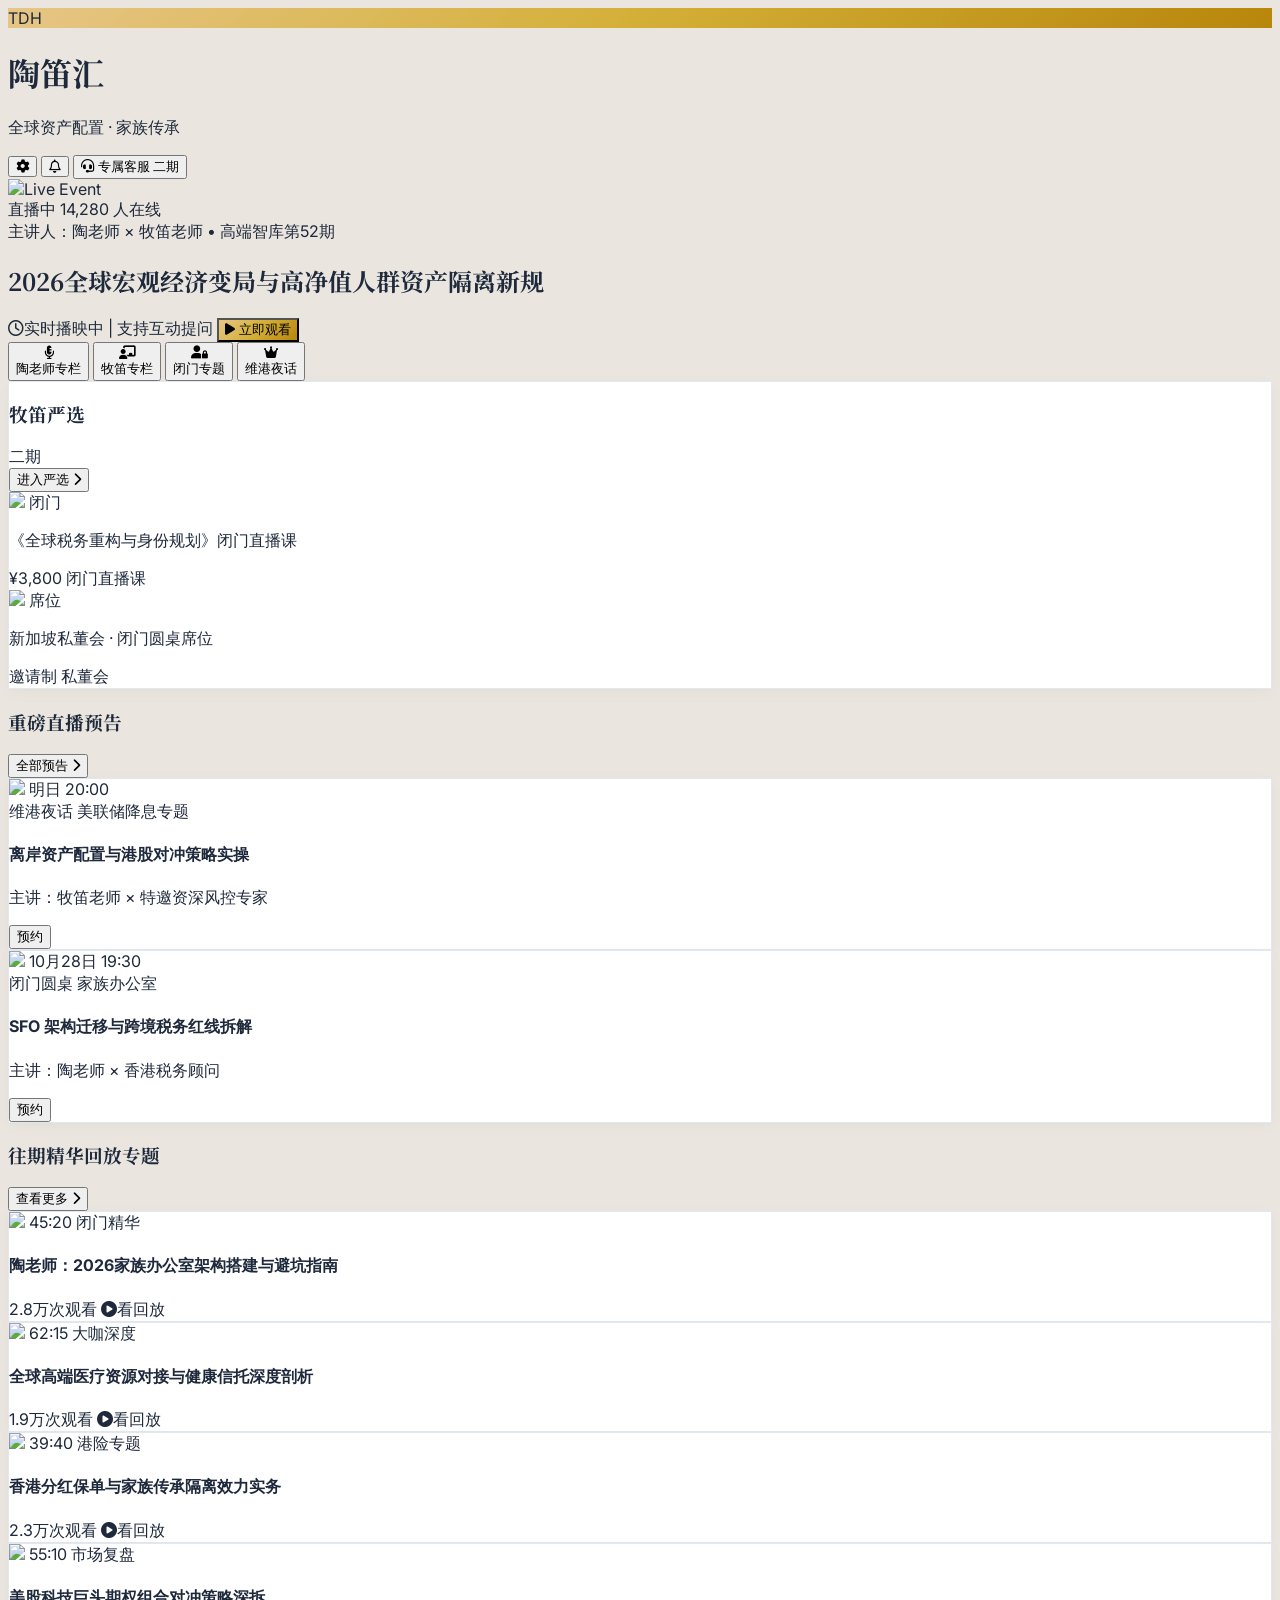
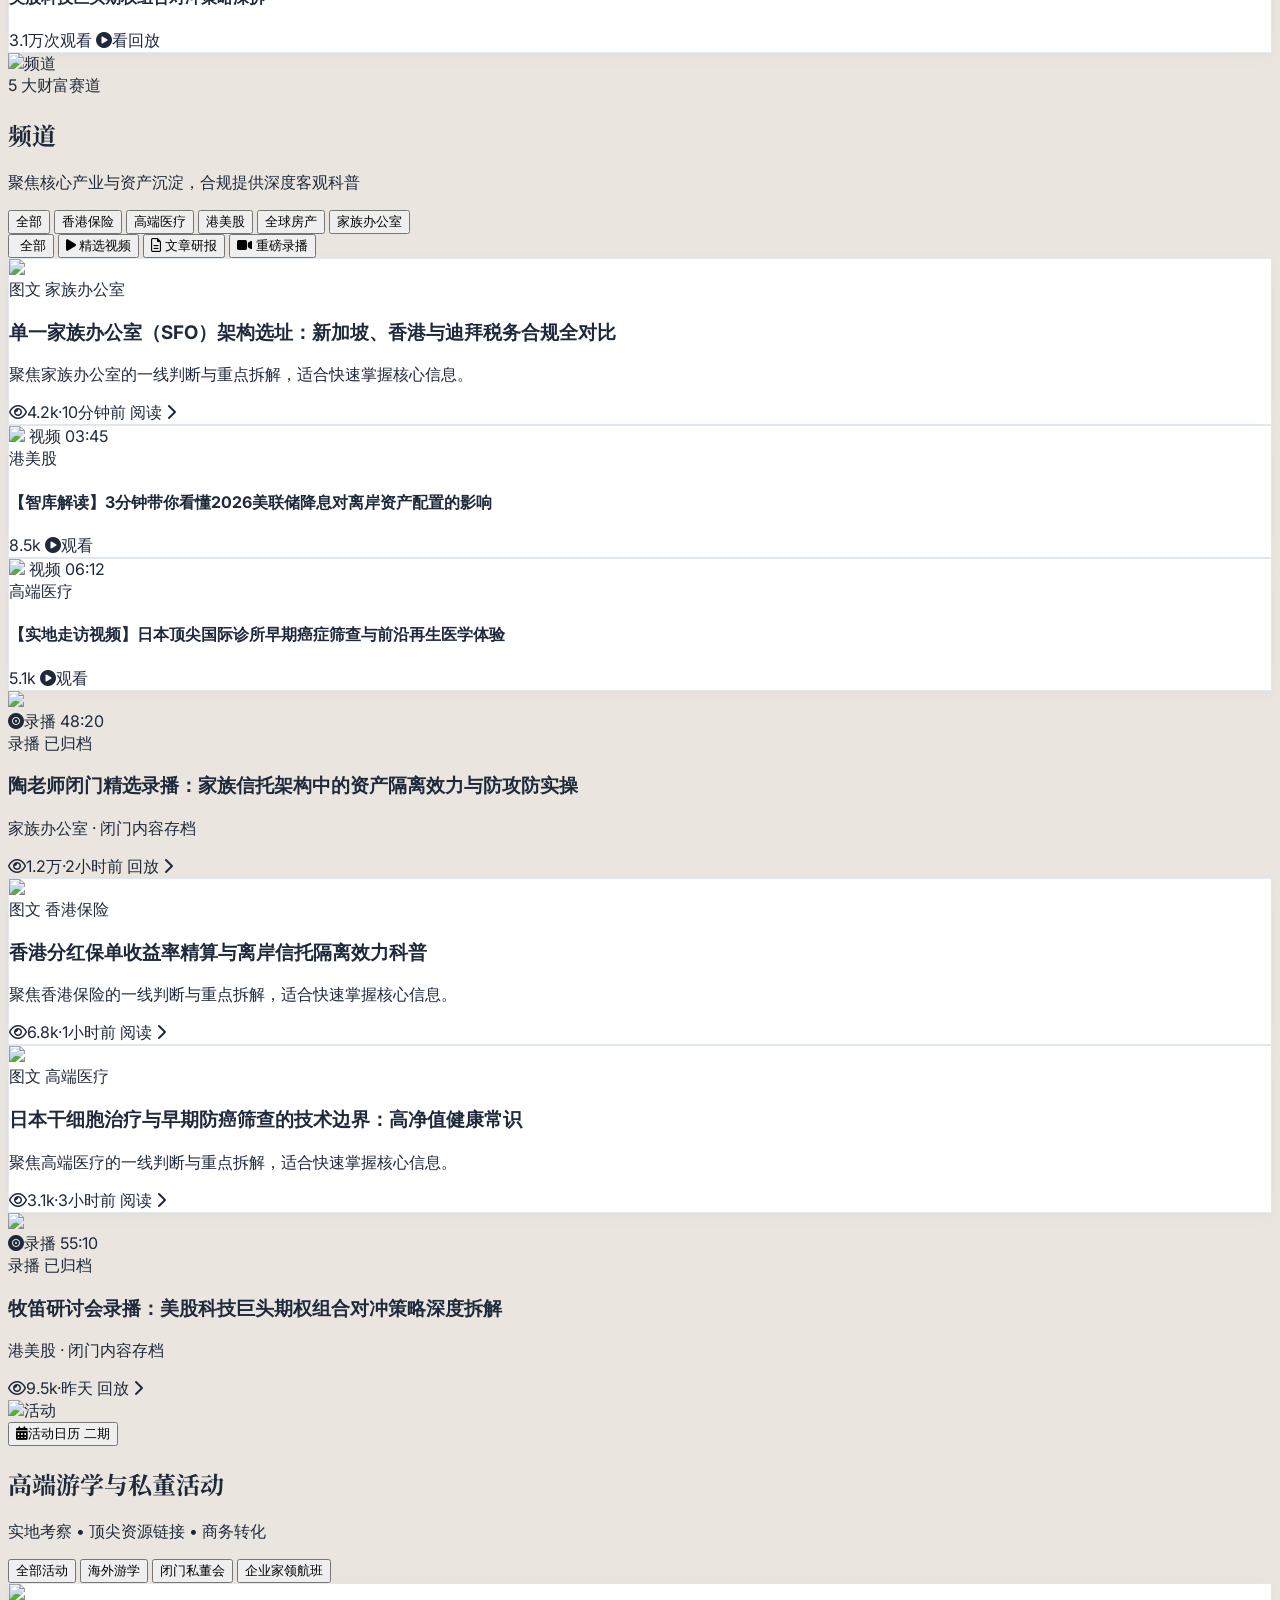
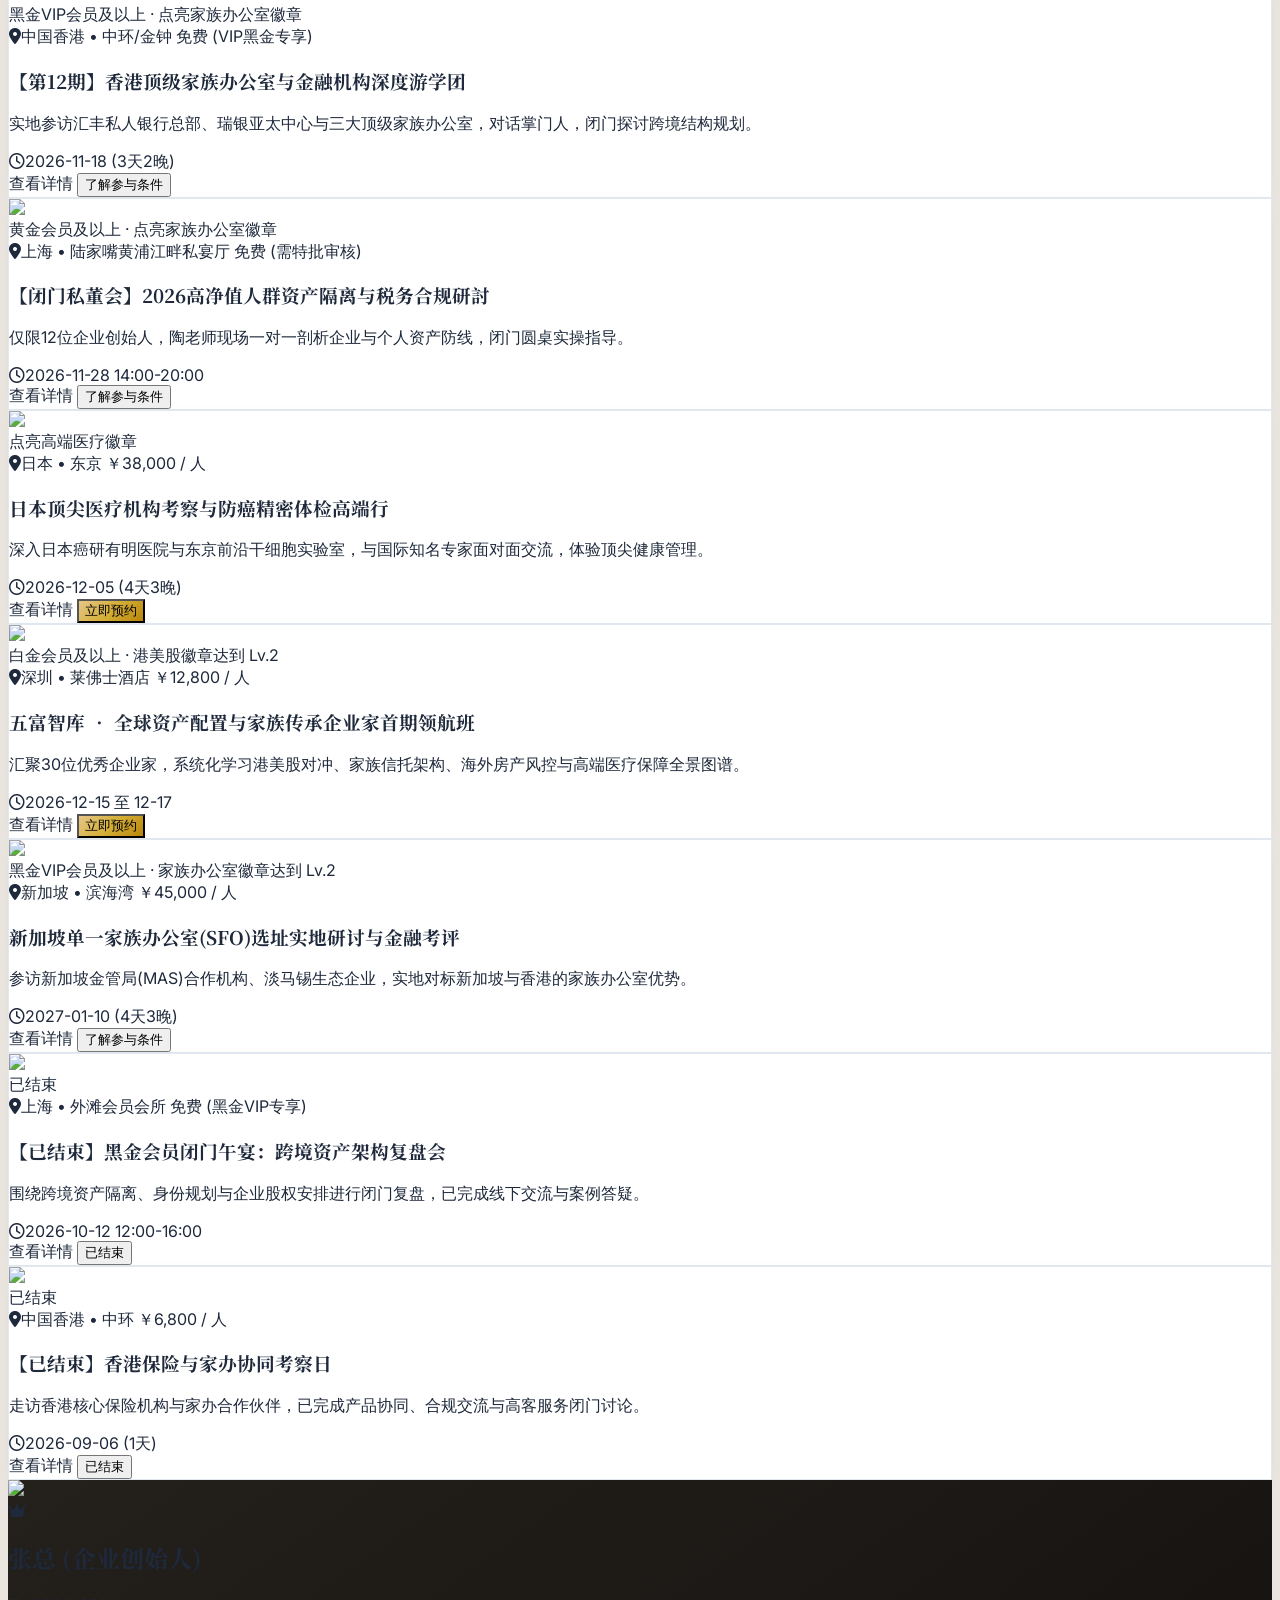
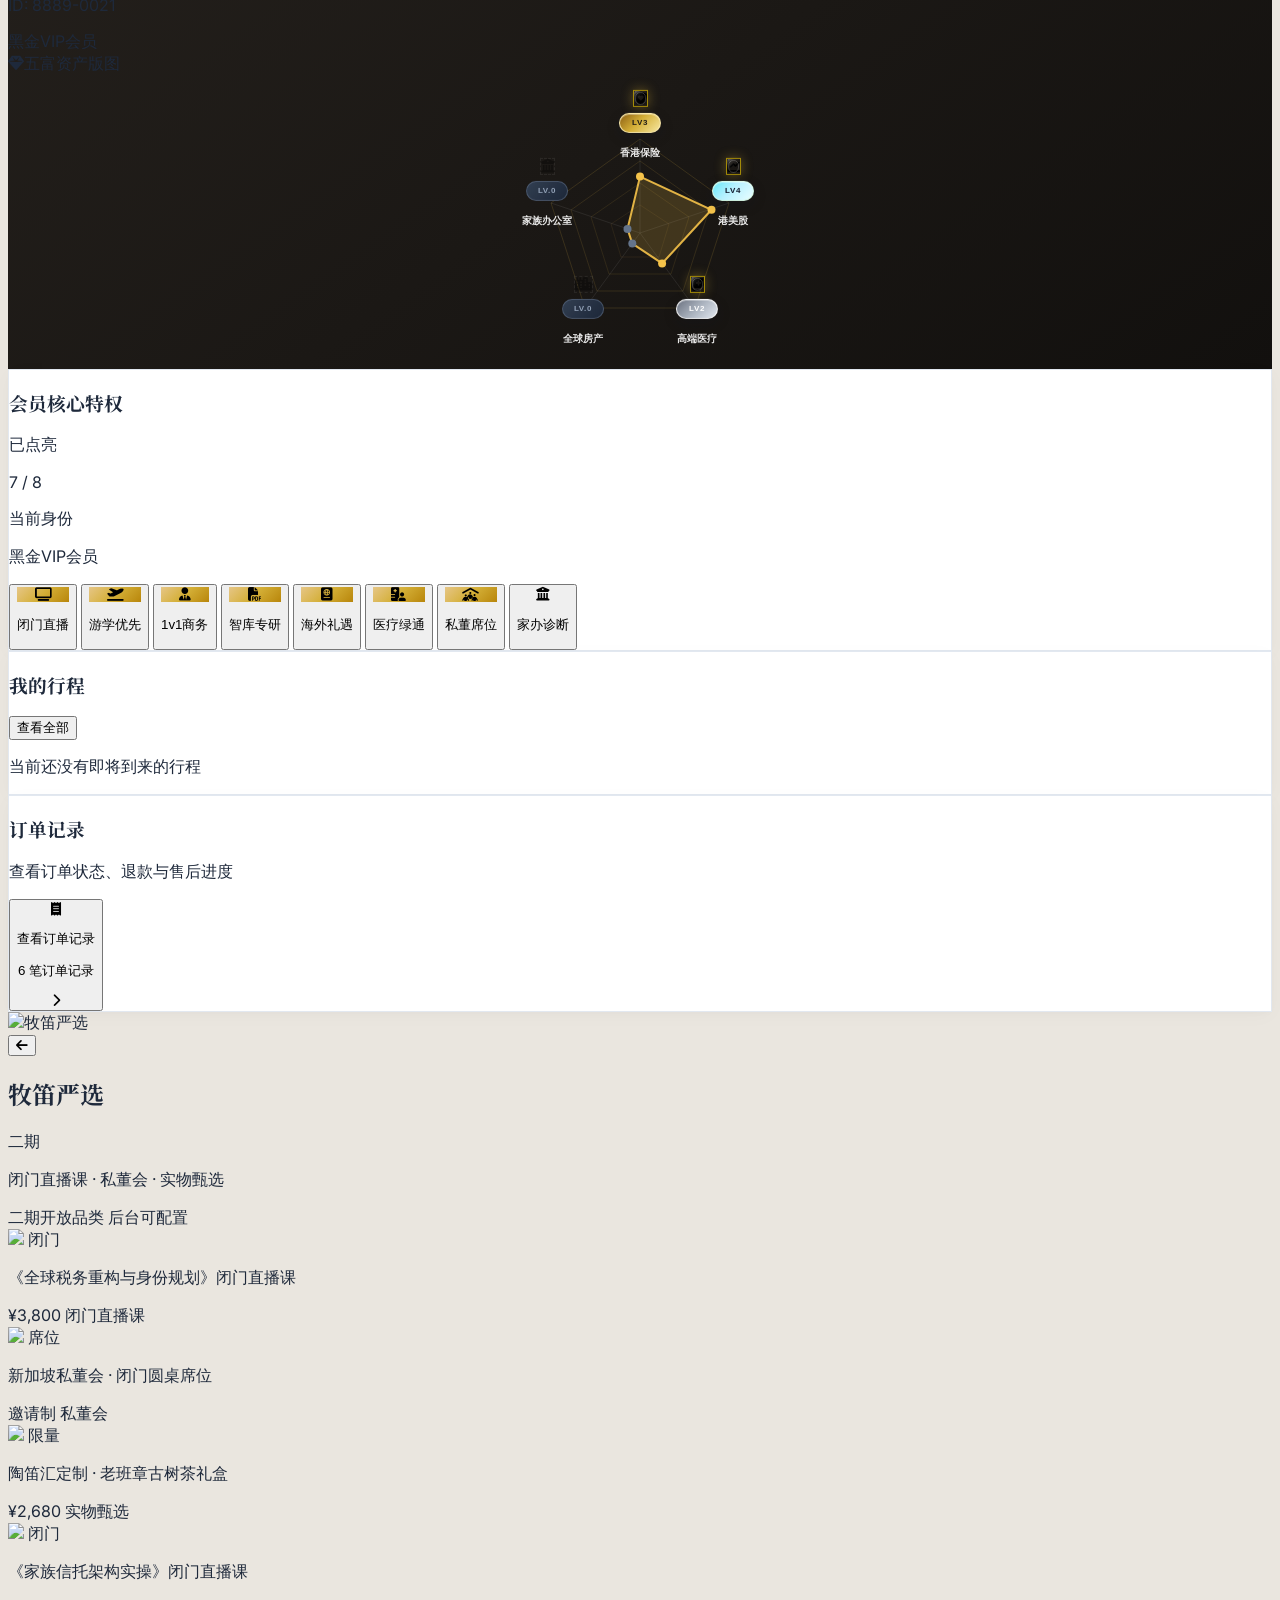
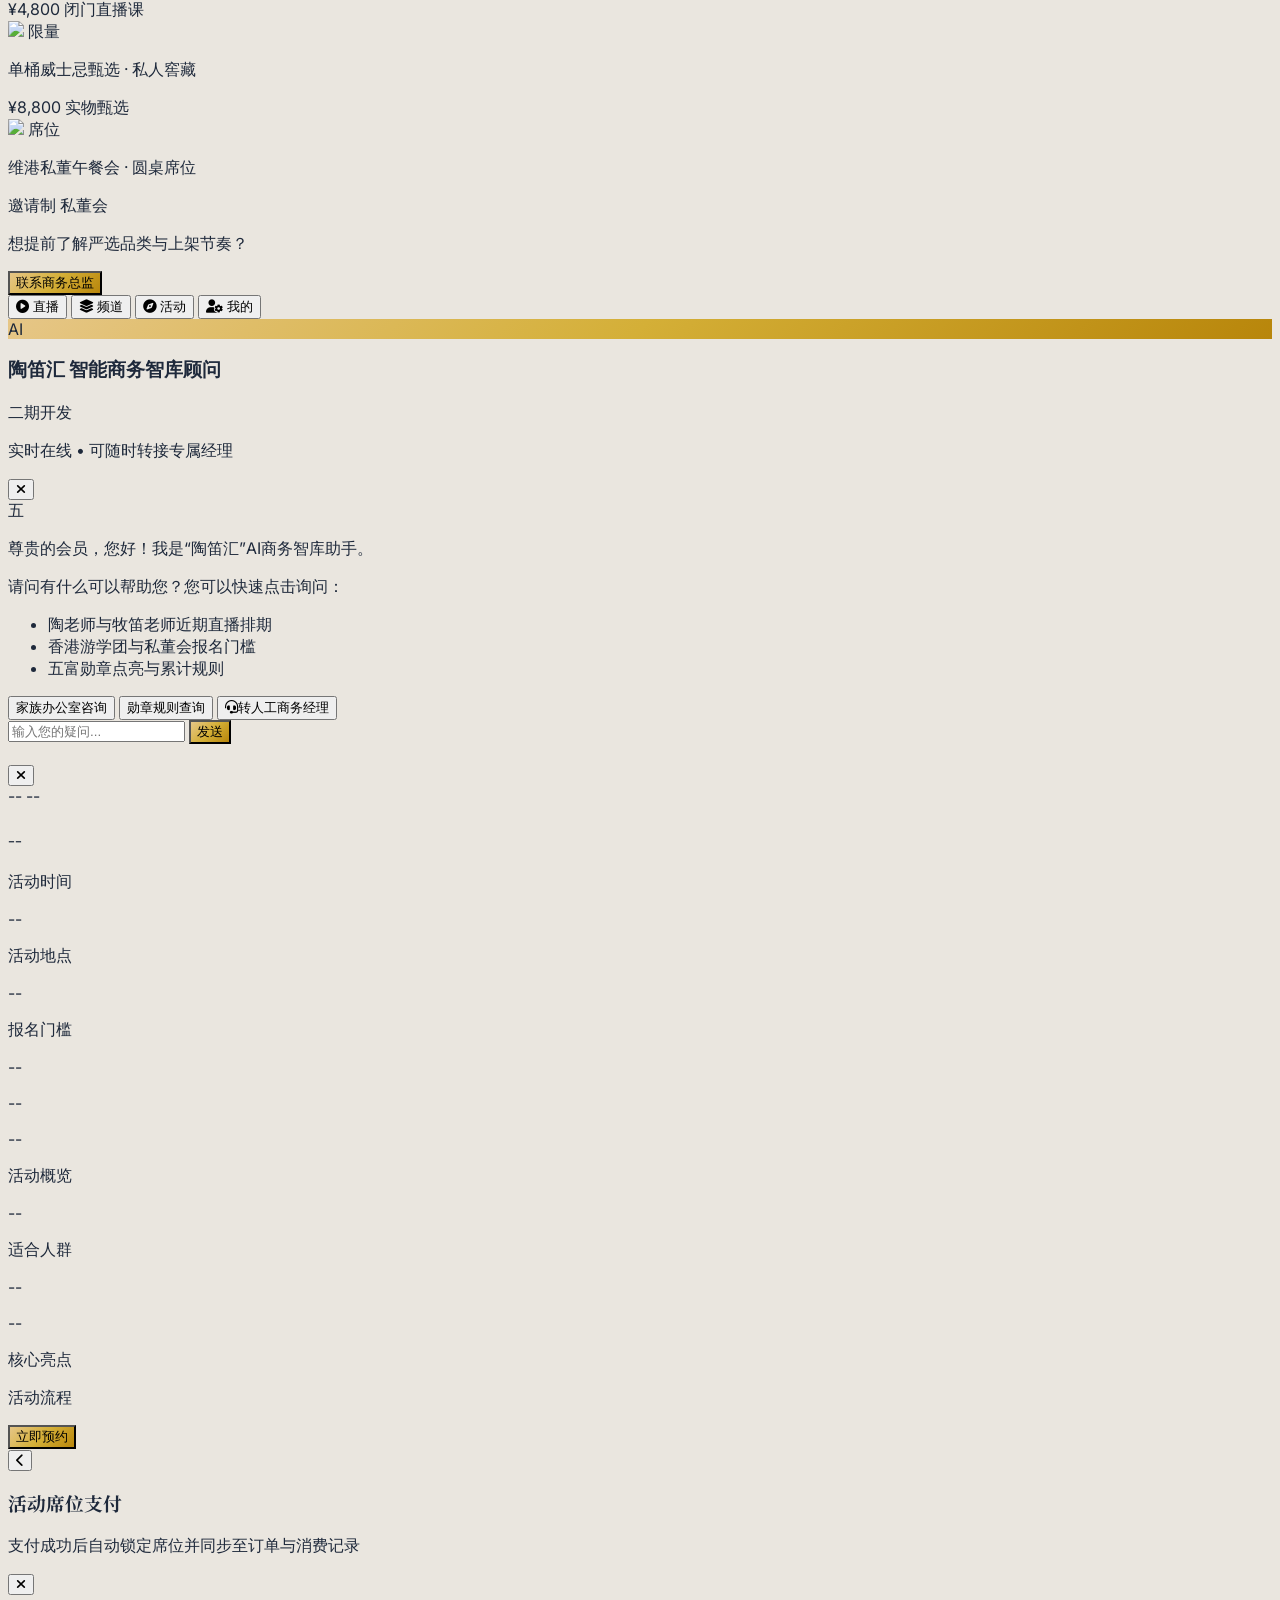
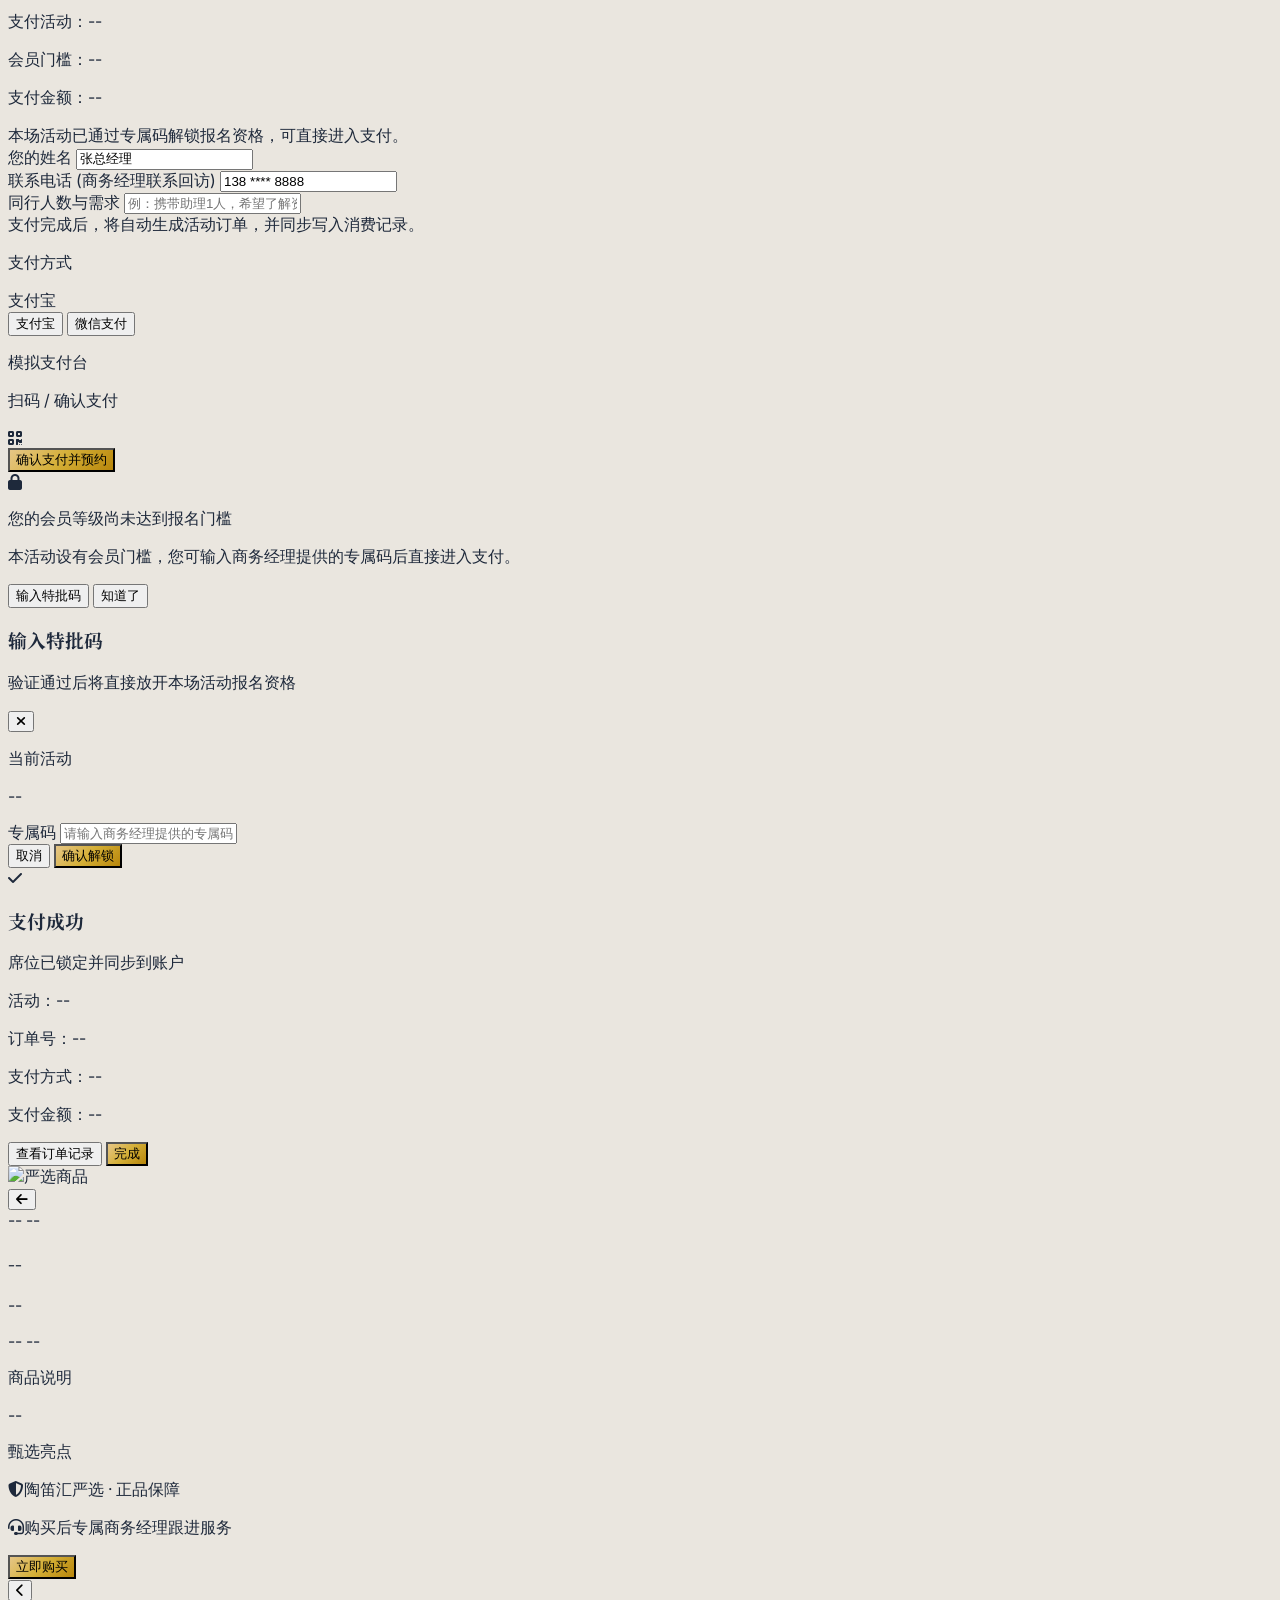
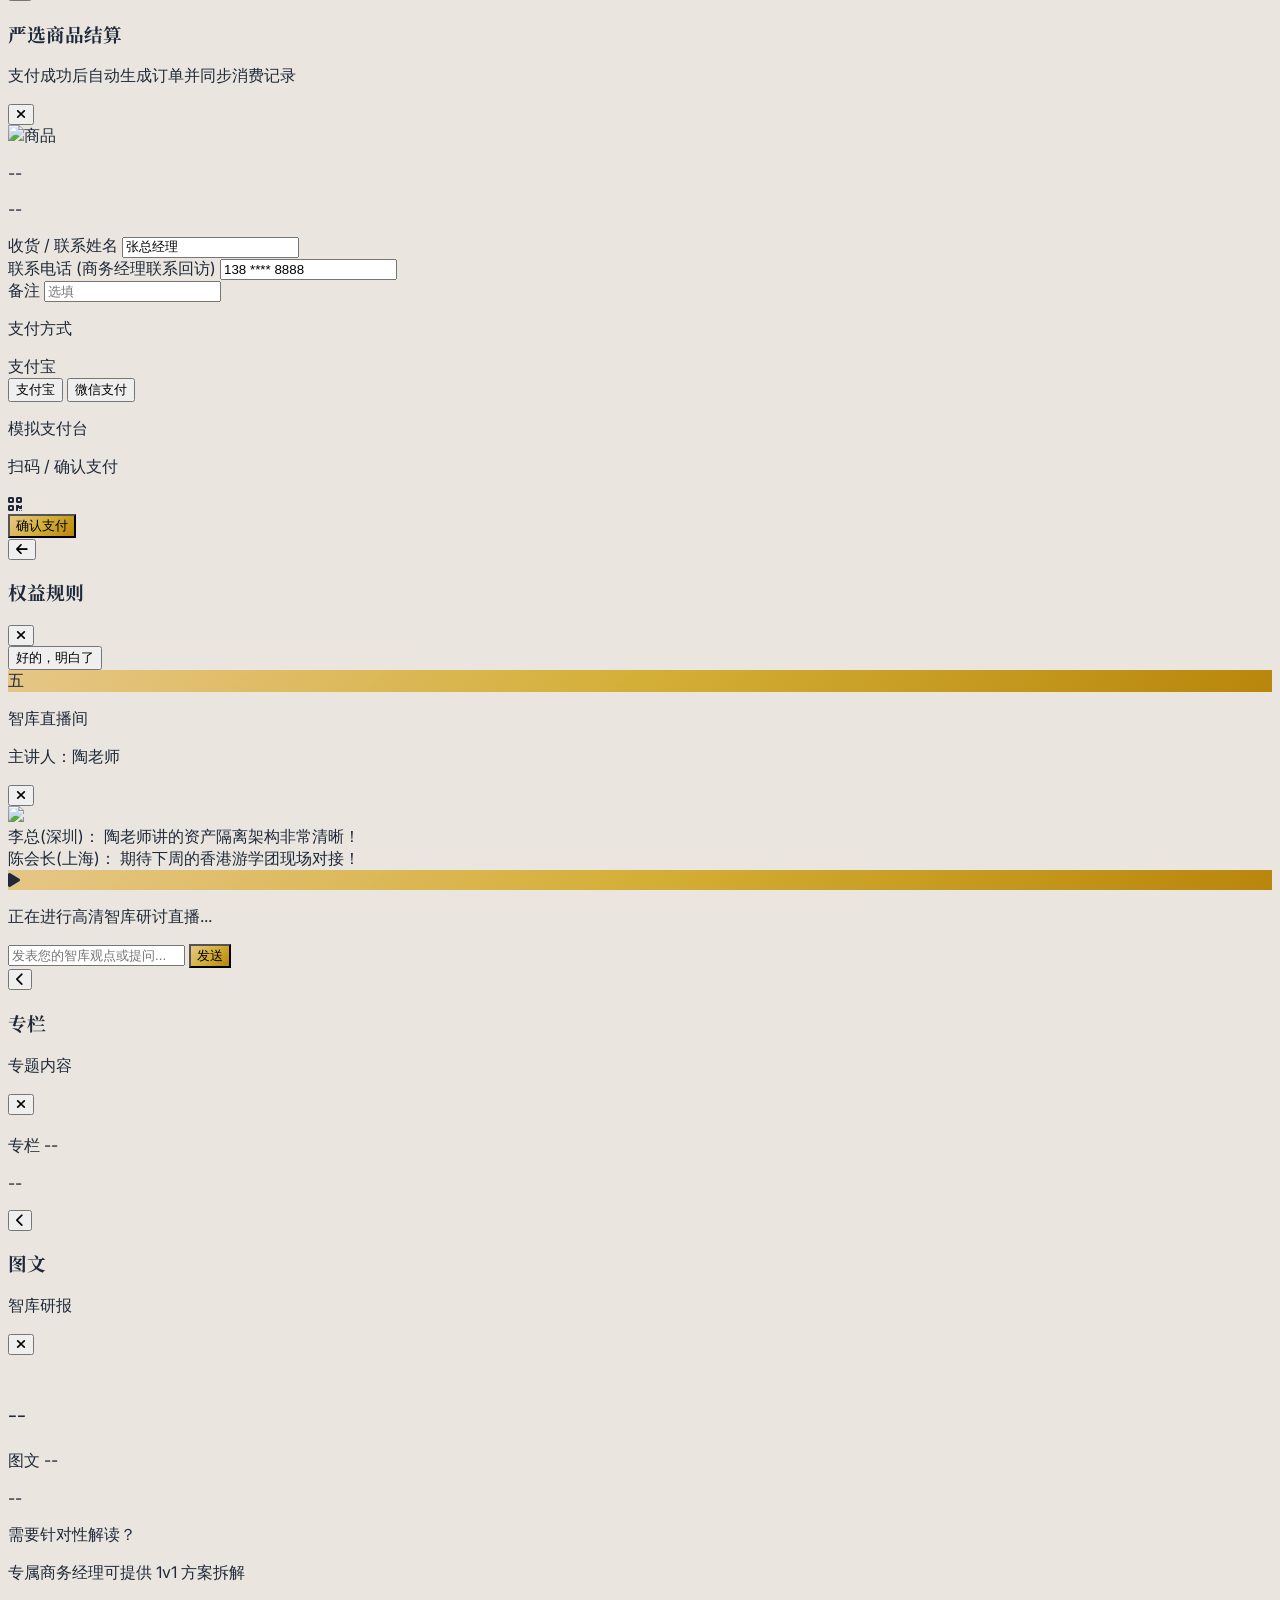
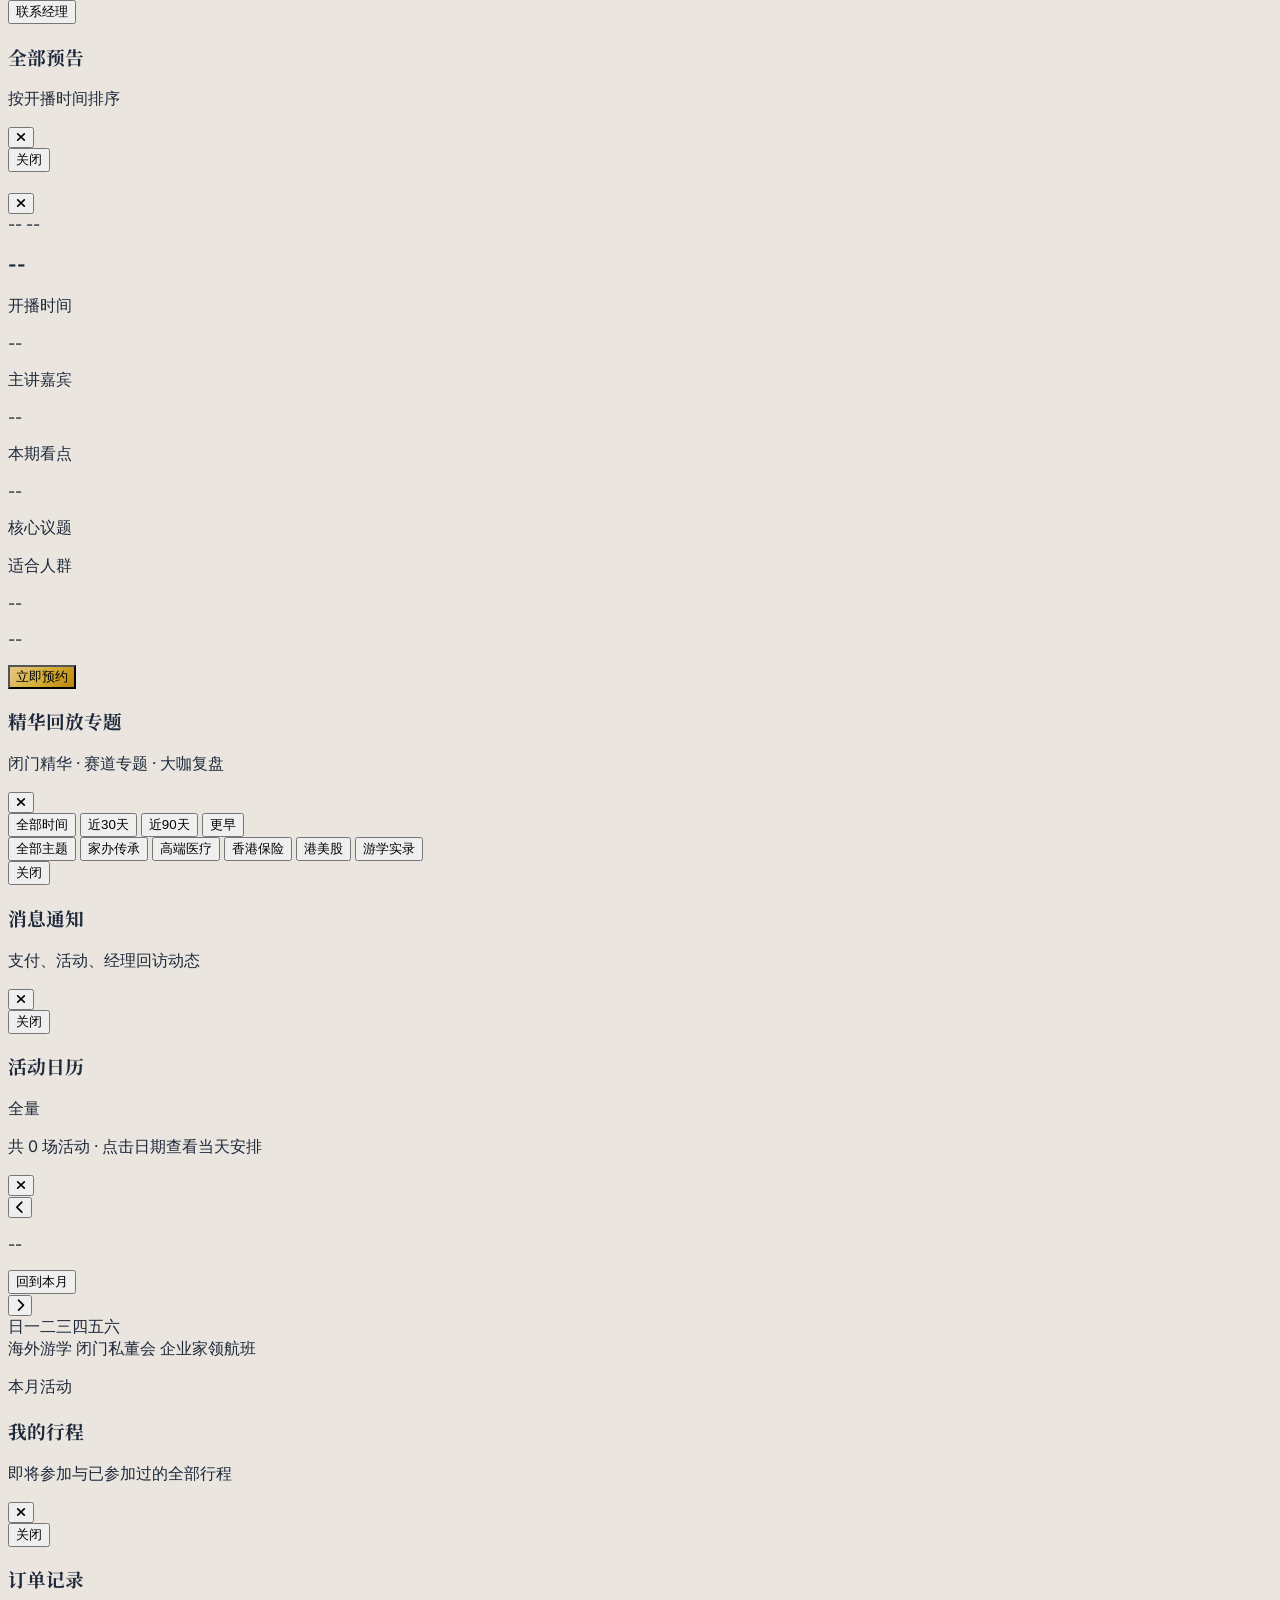
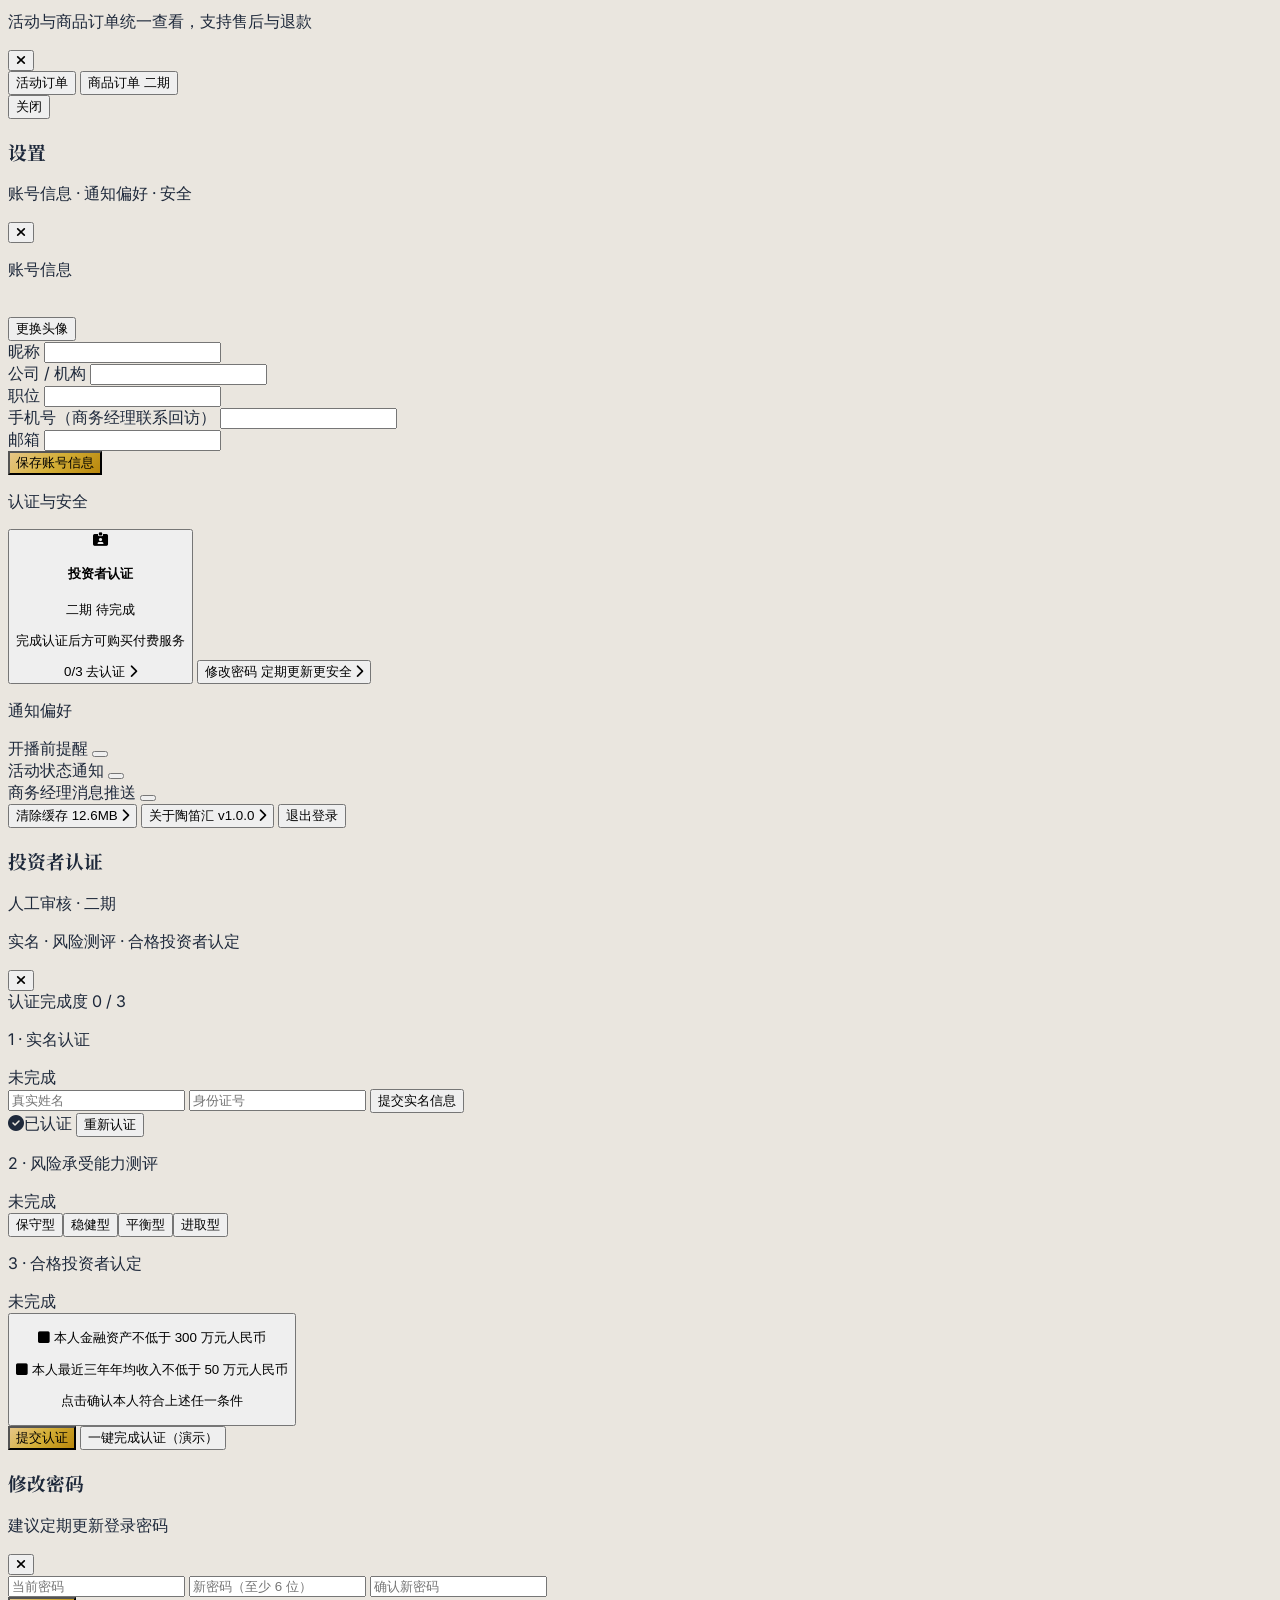
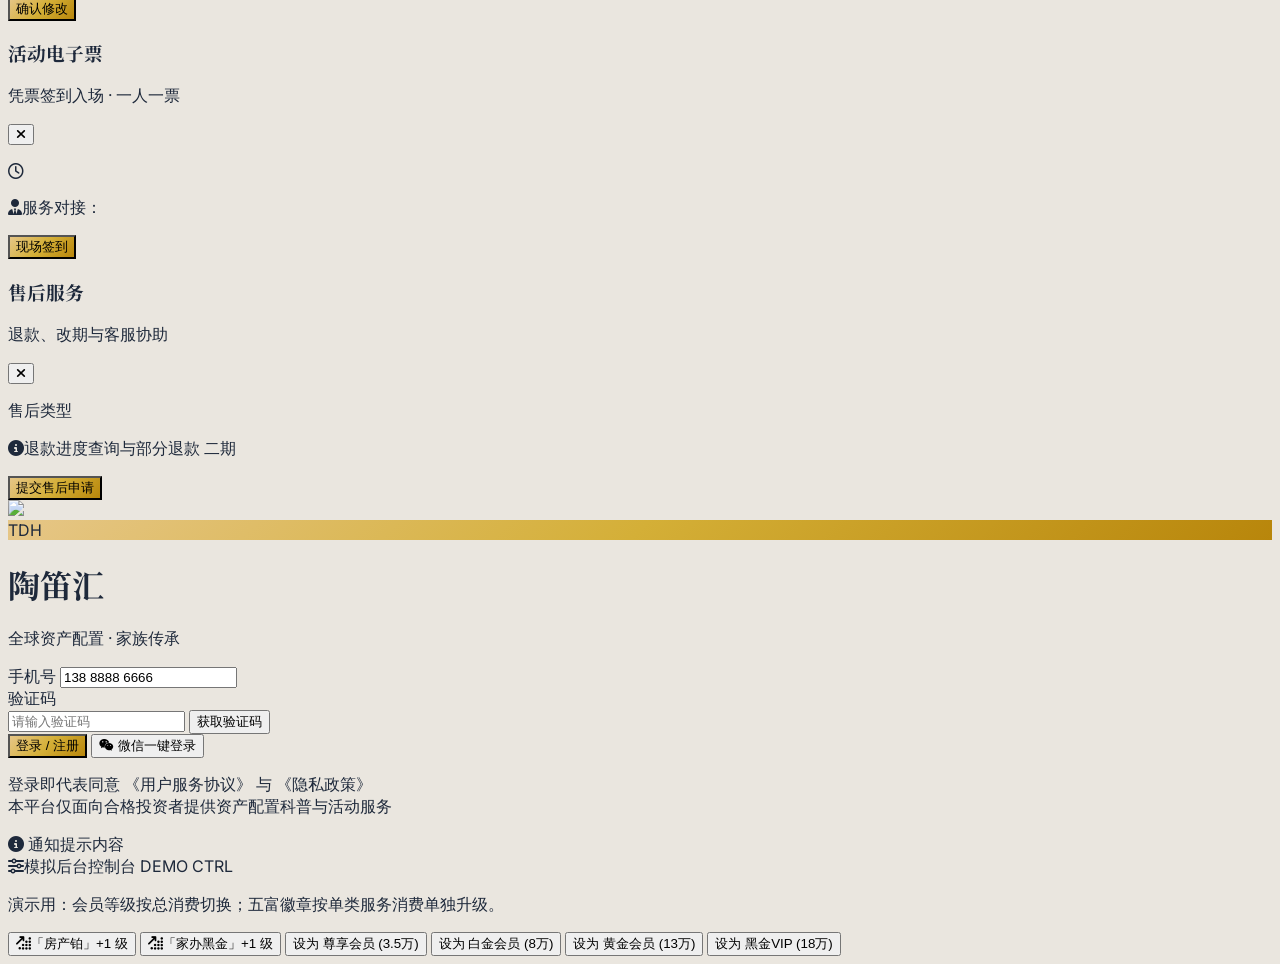
==== commit c93559cd: "chore: logo 更名 WF -> TDH（陶笛汇）" ====
--- a/code_artifact.html
+++ b/code_artifact.html
@@ -223,7 +223,7 @@
                 <div class="relative w-10 h-10 rounded-2xl gold-gradient-bg shadow-md border border-white/80 overflow-hidden">
                     <div class="absolute inset-[2px] rounded-[14px] bg-slate-950/88 border border-amber-200/30"></div>
                     <div class="absolute inset-0 flex items-center justify-center">
-                        <span class="text-[12px] tracking-[0.18em] font-black text-amber-300">WF</span>
+                        <span class="text-[10px] tracking-[0.06em] font-black text-amber-300">TDH</span>
                     </div>
                     <div class="absolute top-1.5 left-1.5 w-1.5 h-1.5 rounded-full bg-amber-200/80"></div>
                 </div>
@@ -1670,7 +1670,7 @@
                         <div class="relative w-10 h-10 rounded-2xl gold-gradient-bg shadow-md border border-white/80 overflow-hidden">
                             <div class="absolute inset-[2px] rounded-[14px] bg-slate-950/88 border border-amber-200/30"></div>
                             <div class="absolute inset-0 flex items-center justify-center">
-                                <span class="text-[12px] tracking-[0.18em] font-black text-amber-300">WF</span>
+                                <span class="text-[10px] tracking-[0.06em] font-black text-amber-300">TDH</span>
                             </div>
                             <div class="absolute top-1.5 left-1.5 w-1.5 h-1.5 rounded-full bg-amber-200/80"></div>
                         </div>
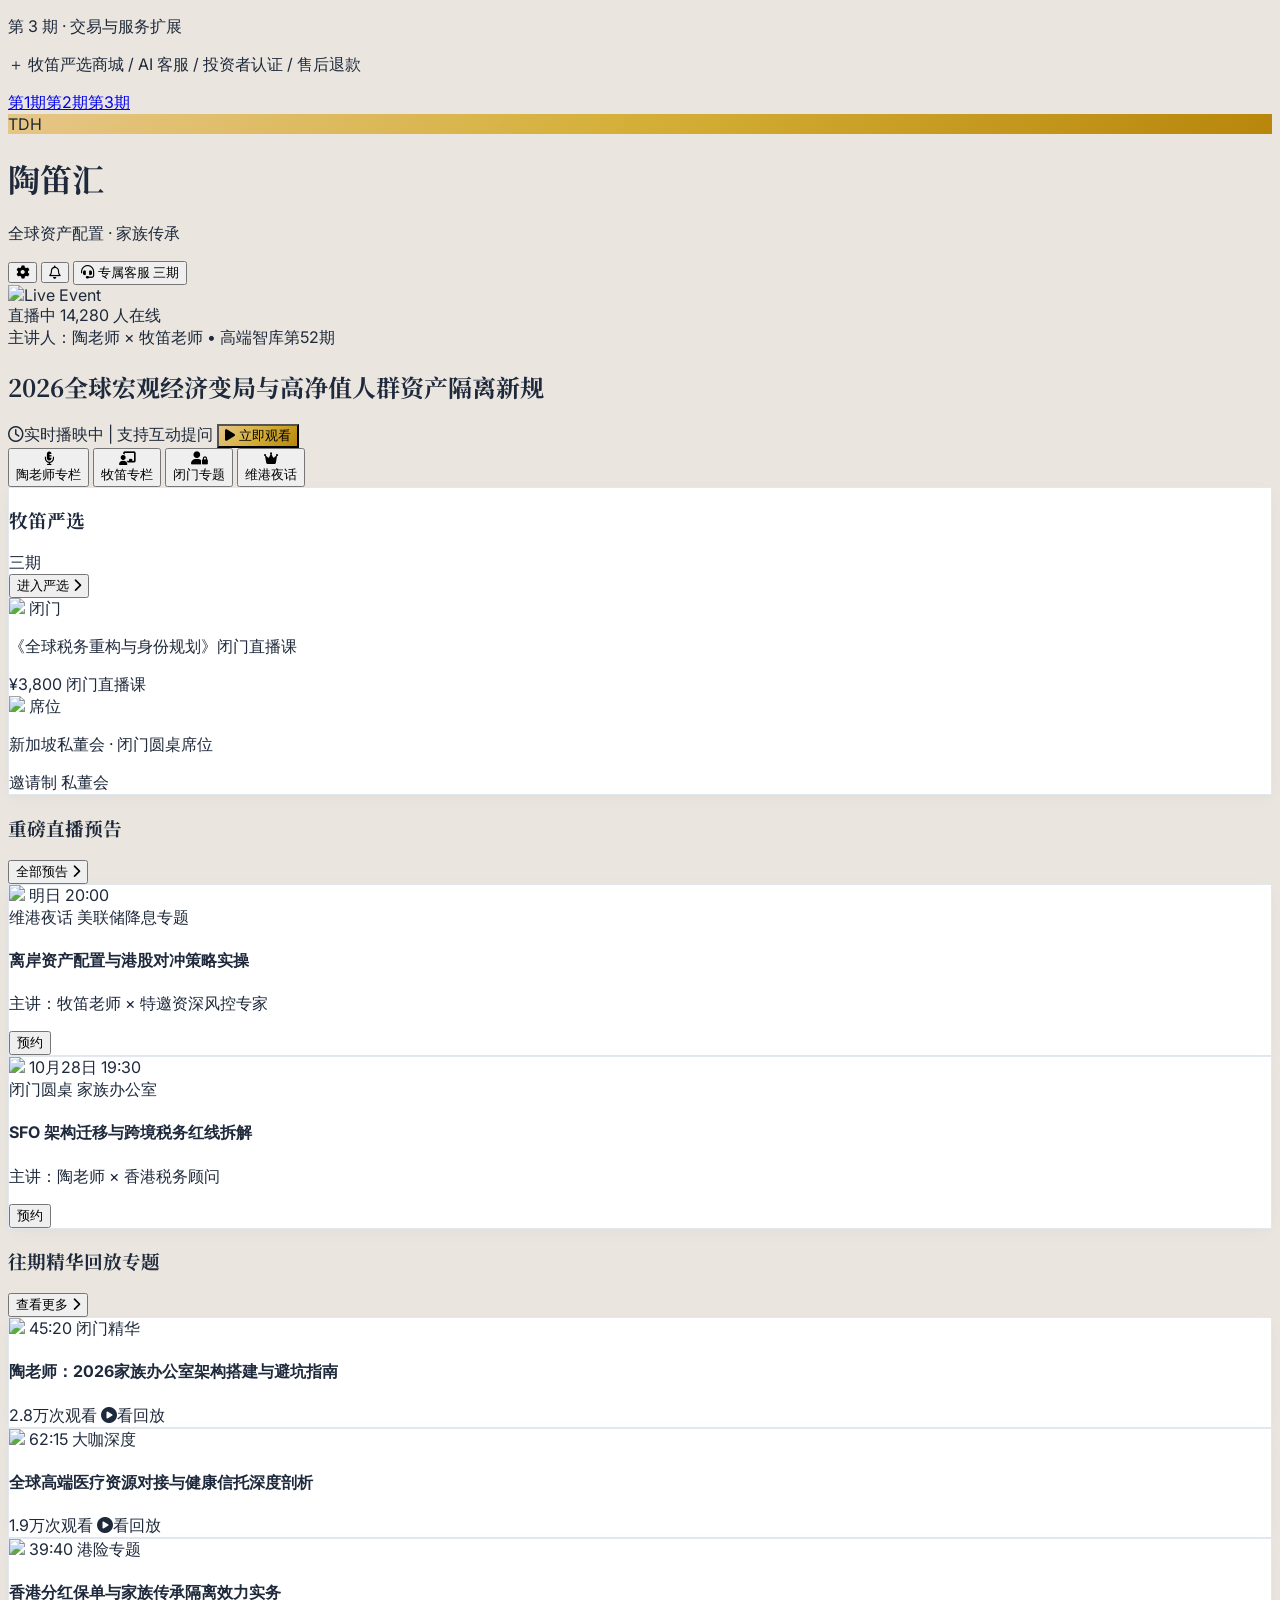
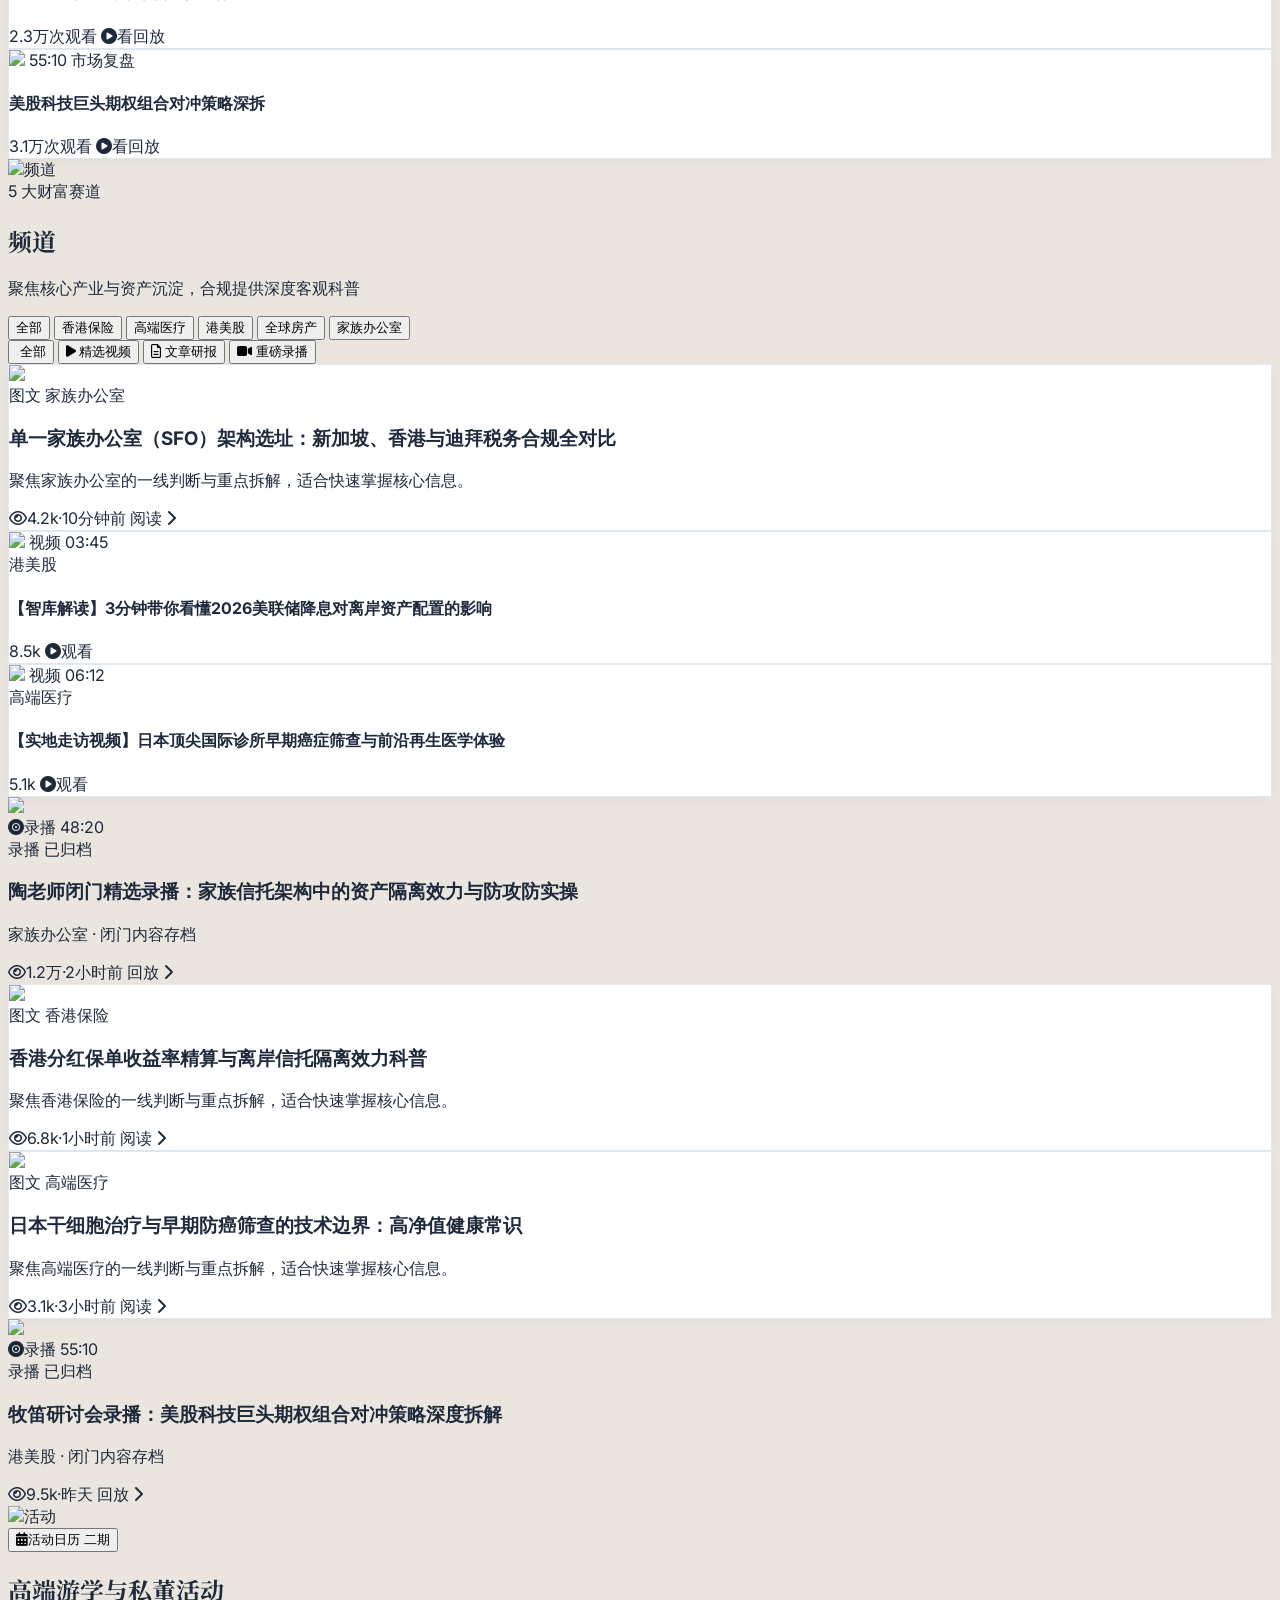
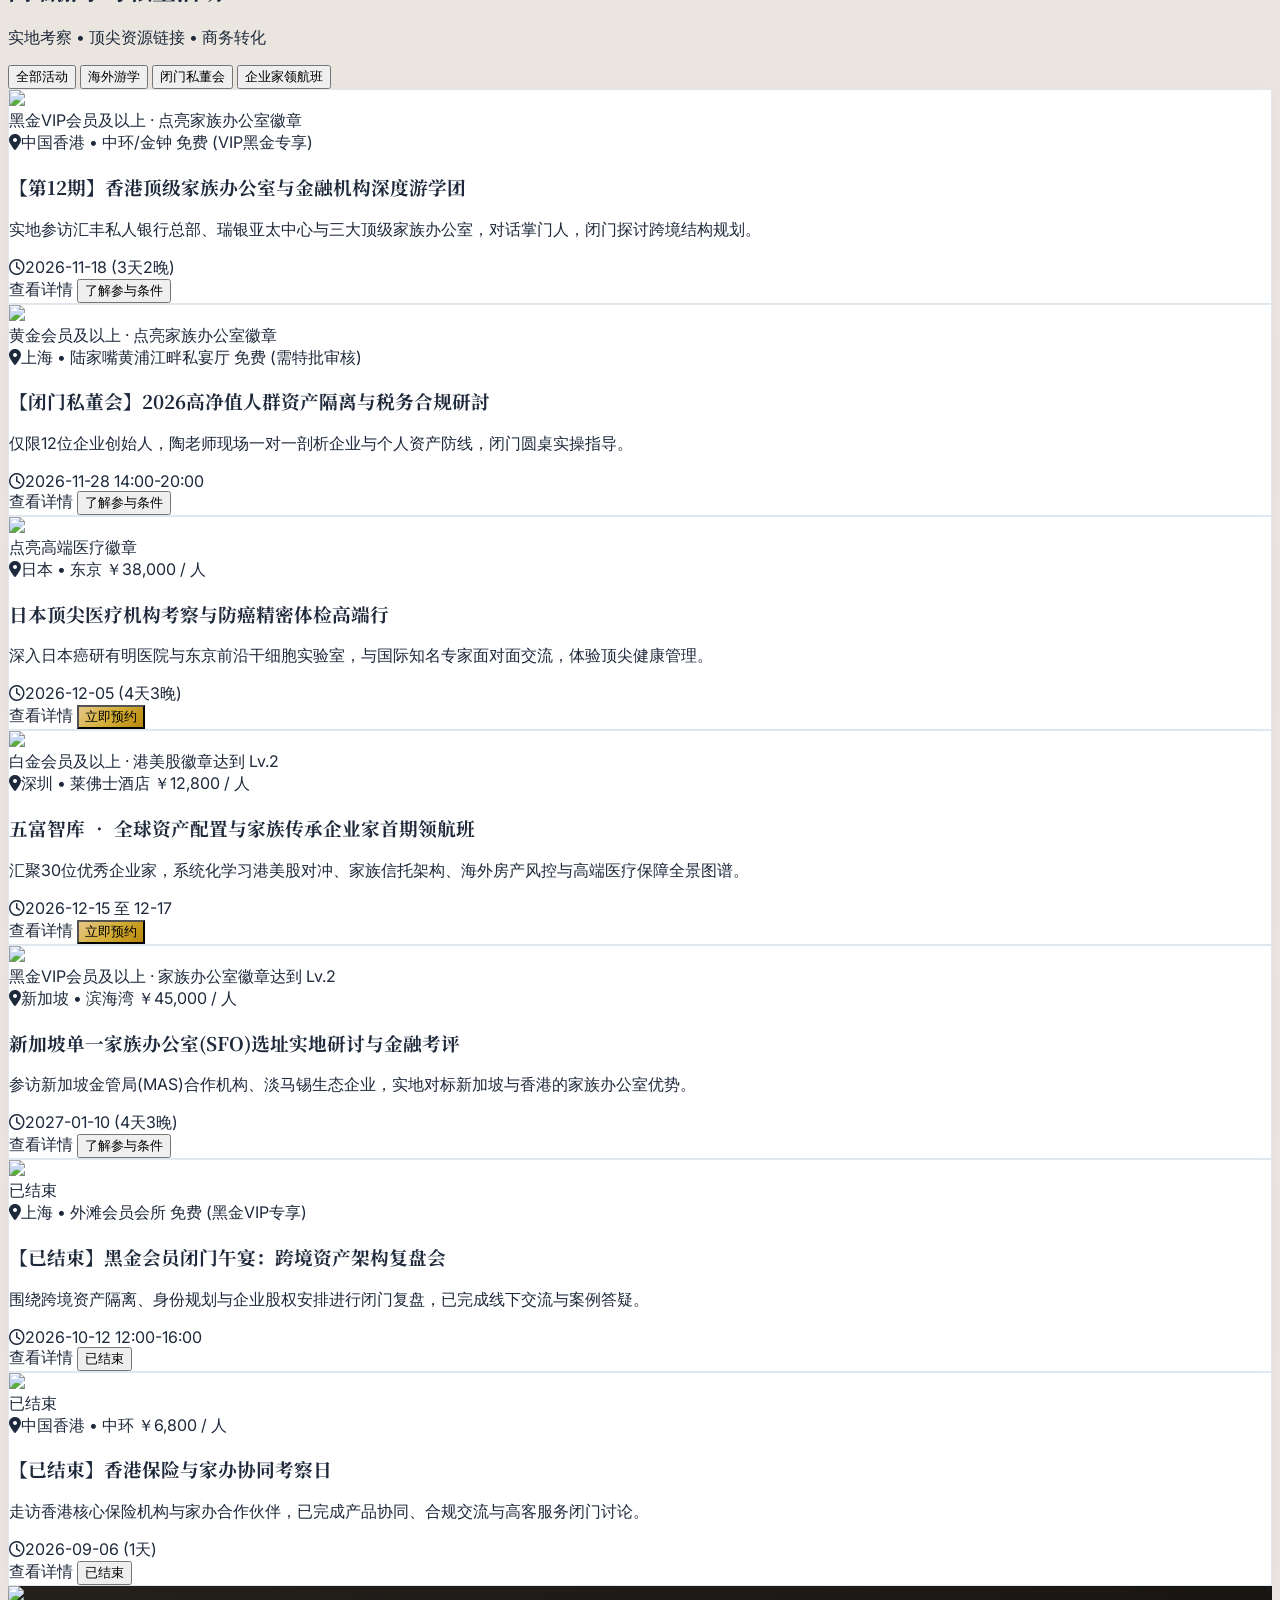
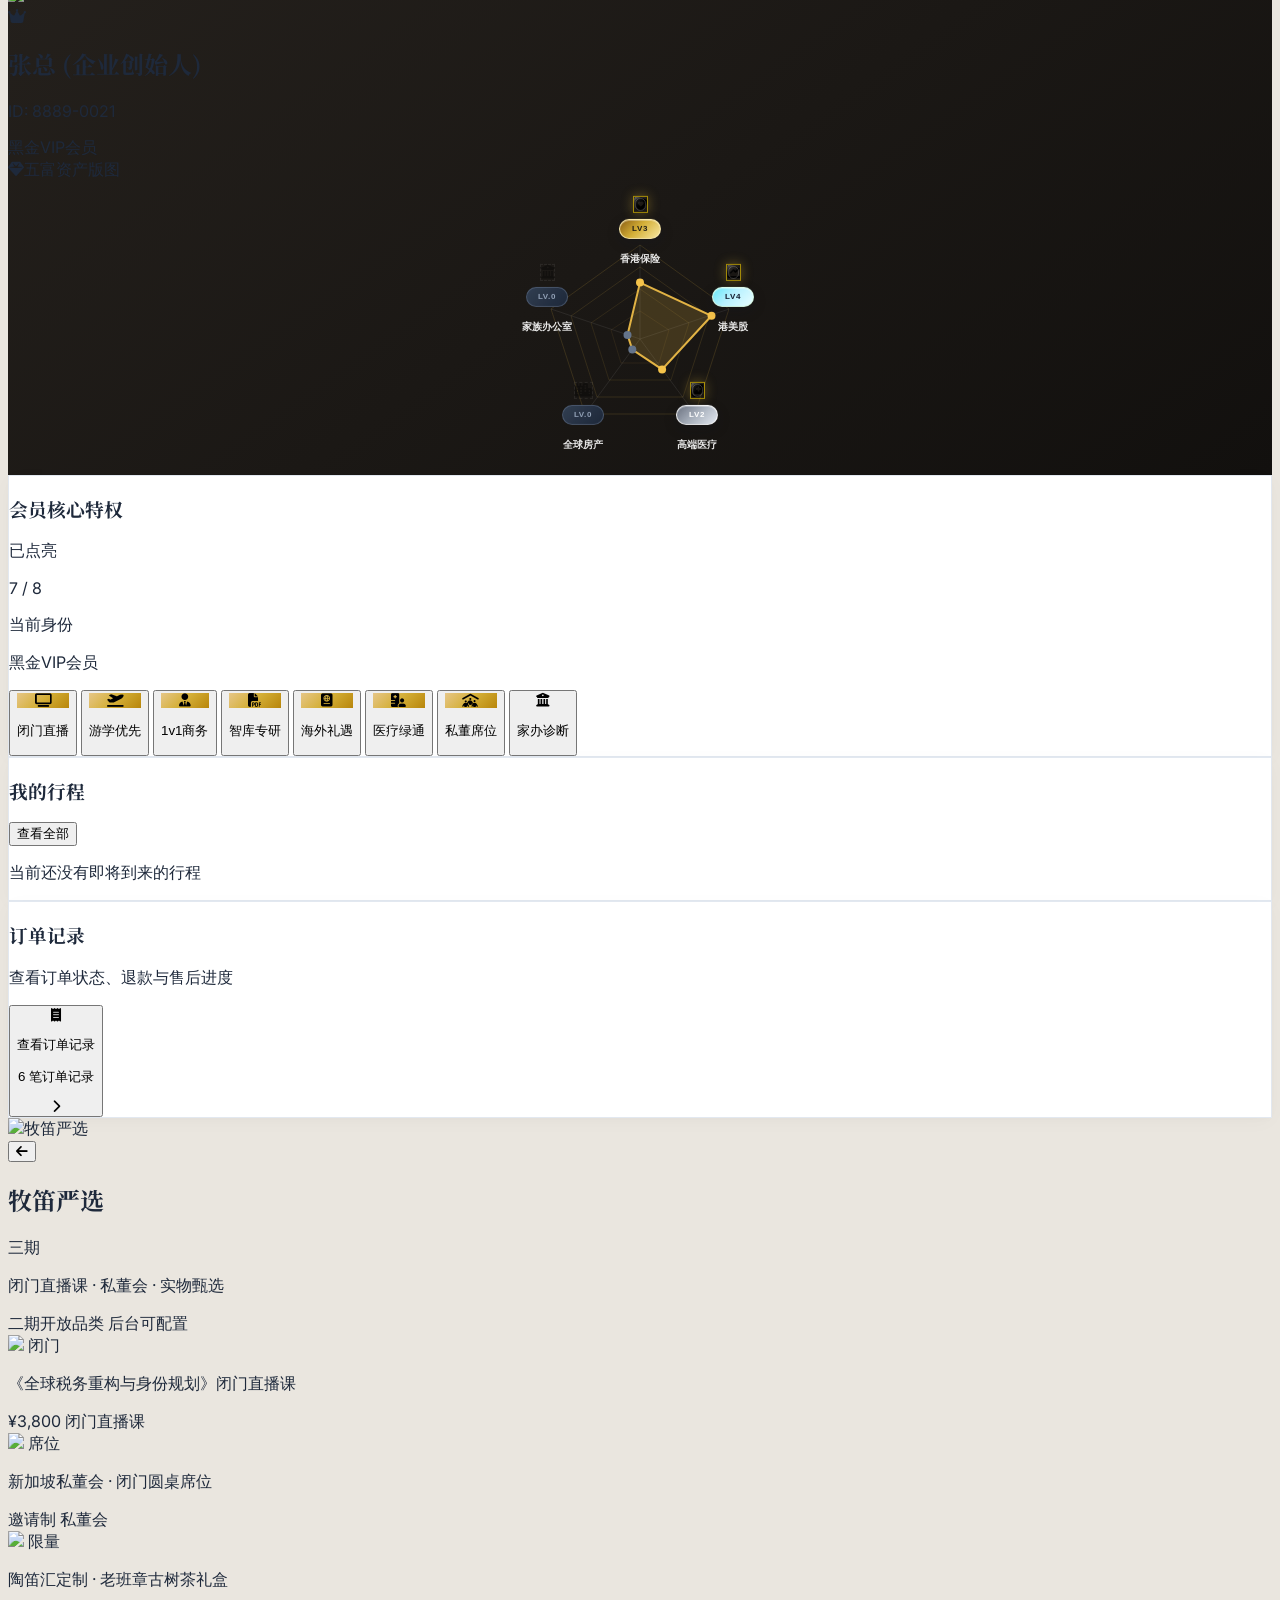
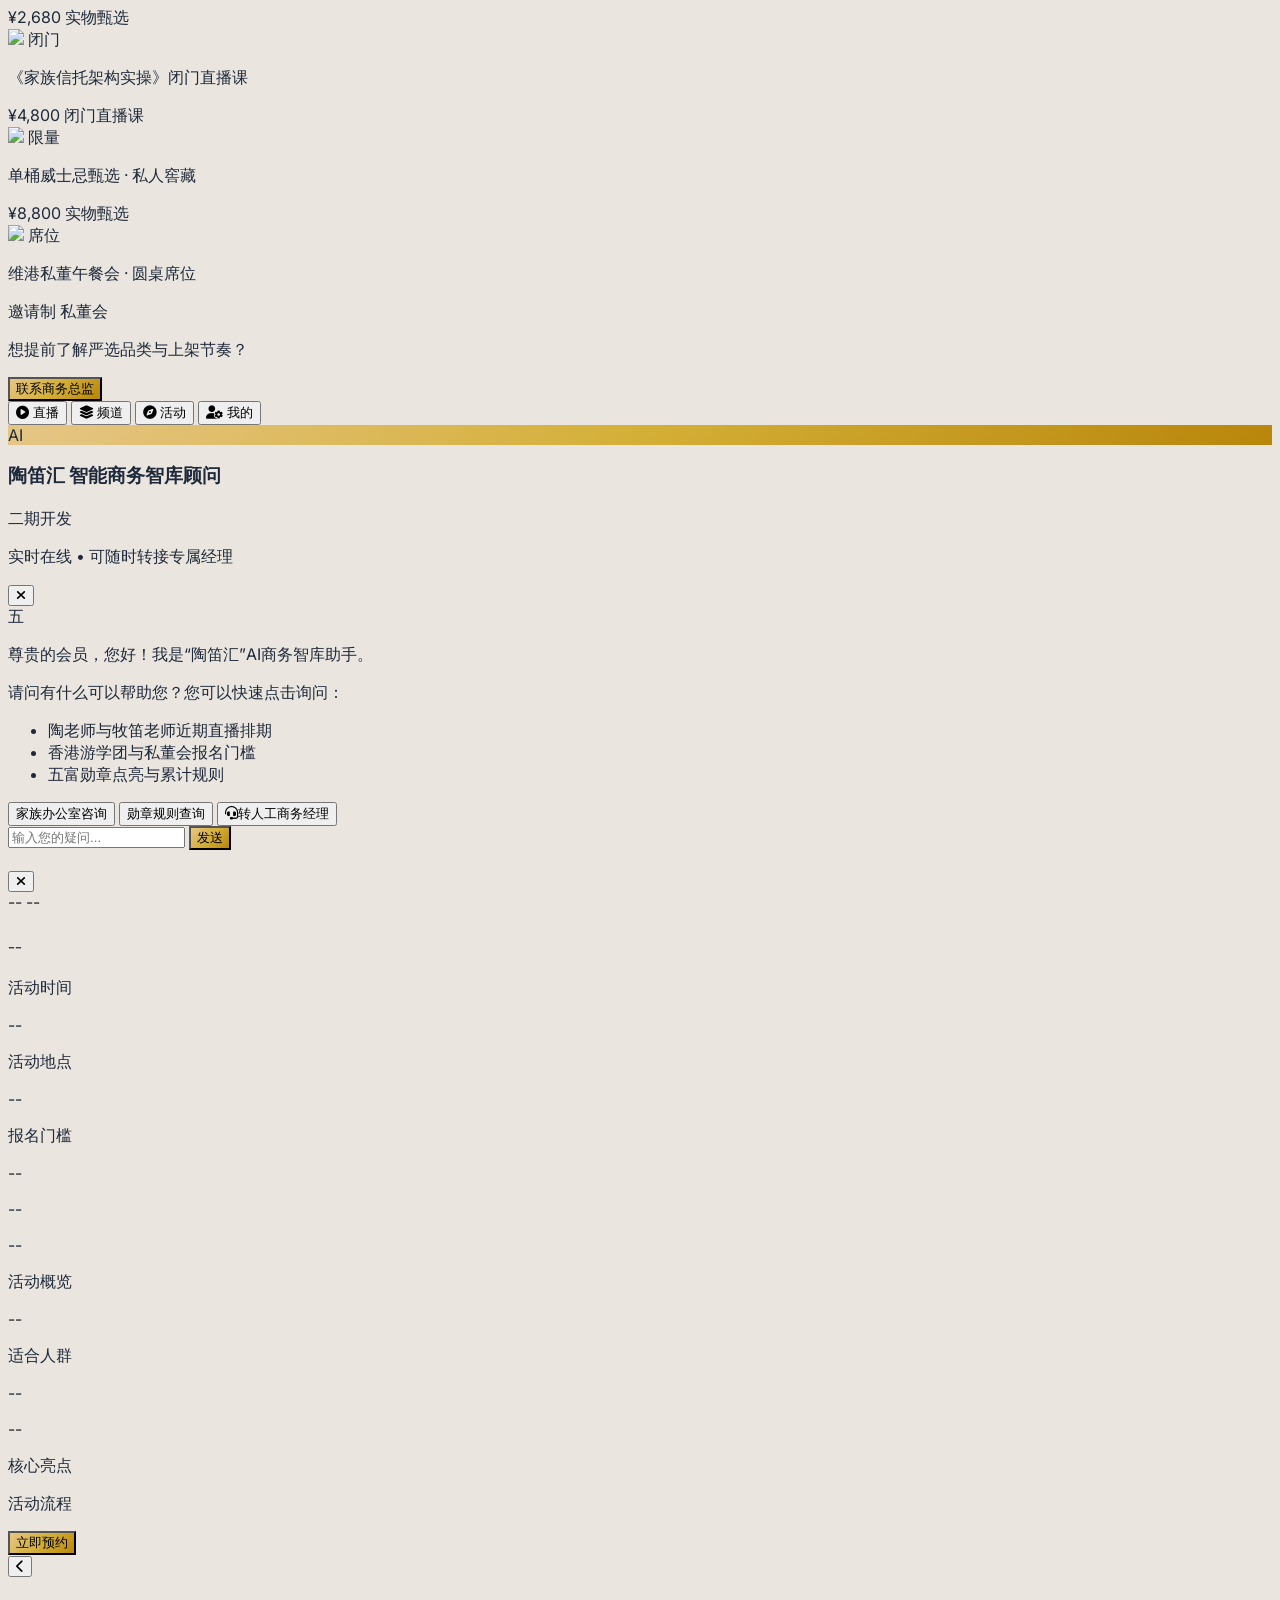
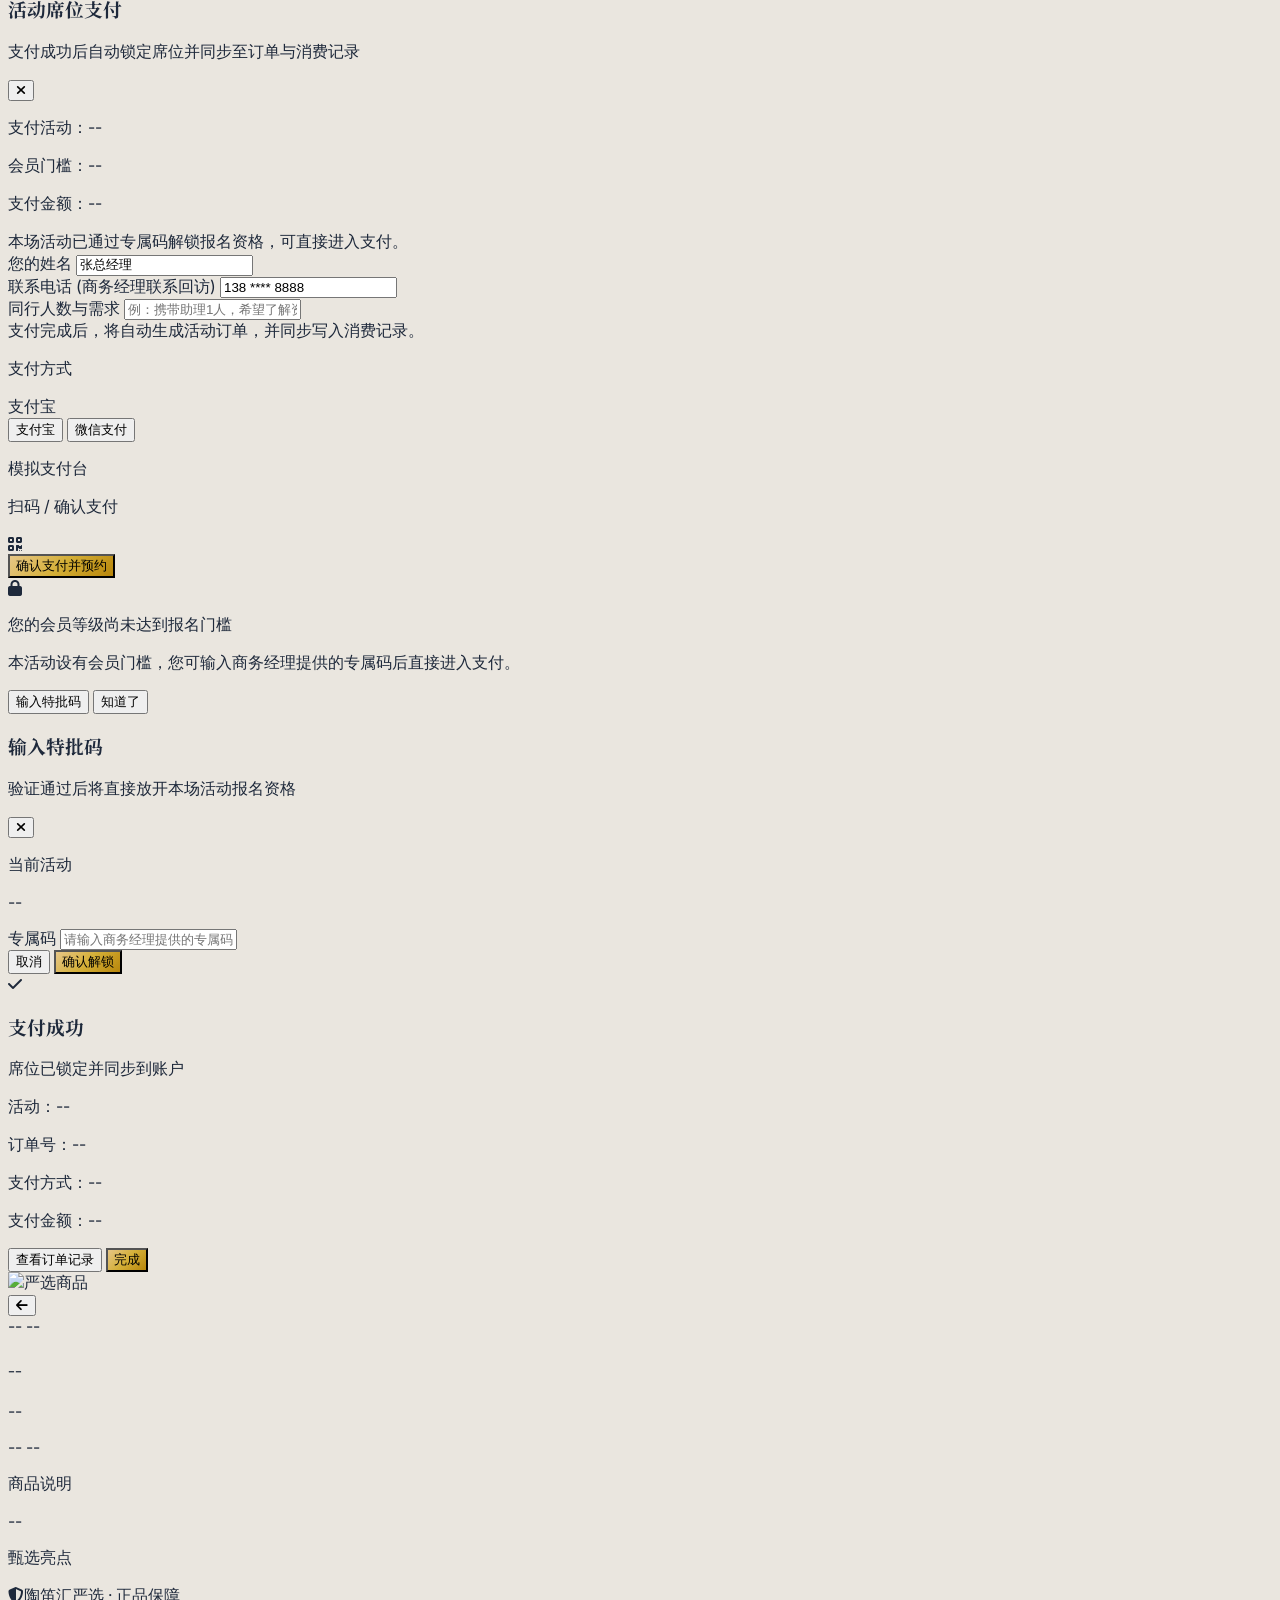
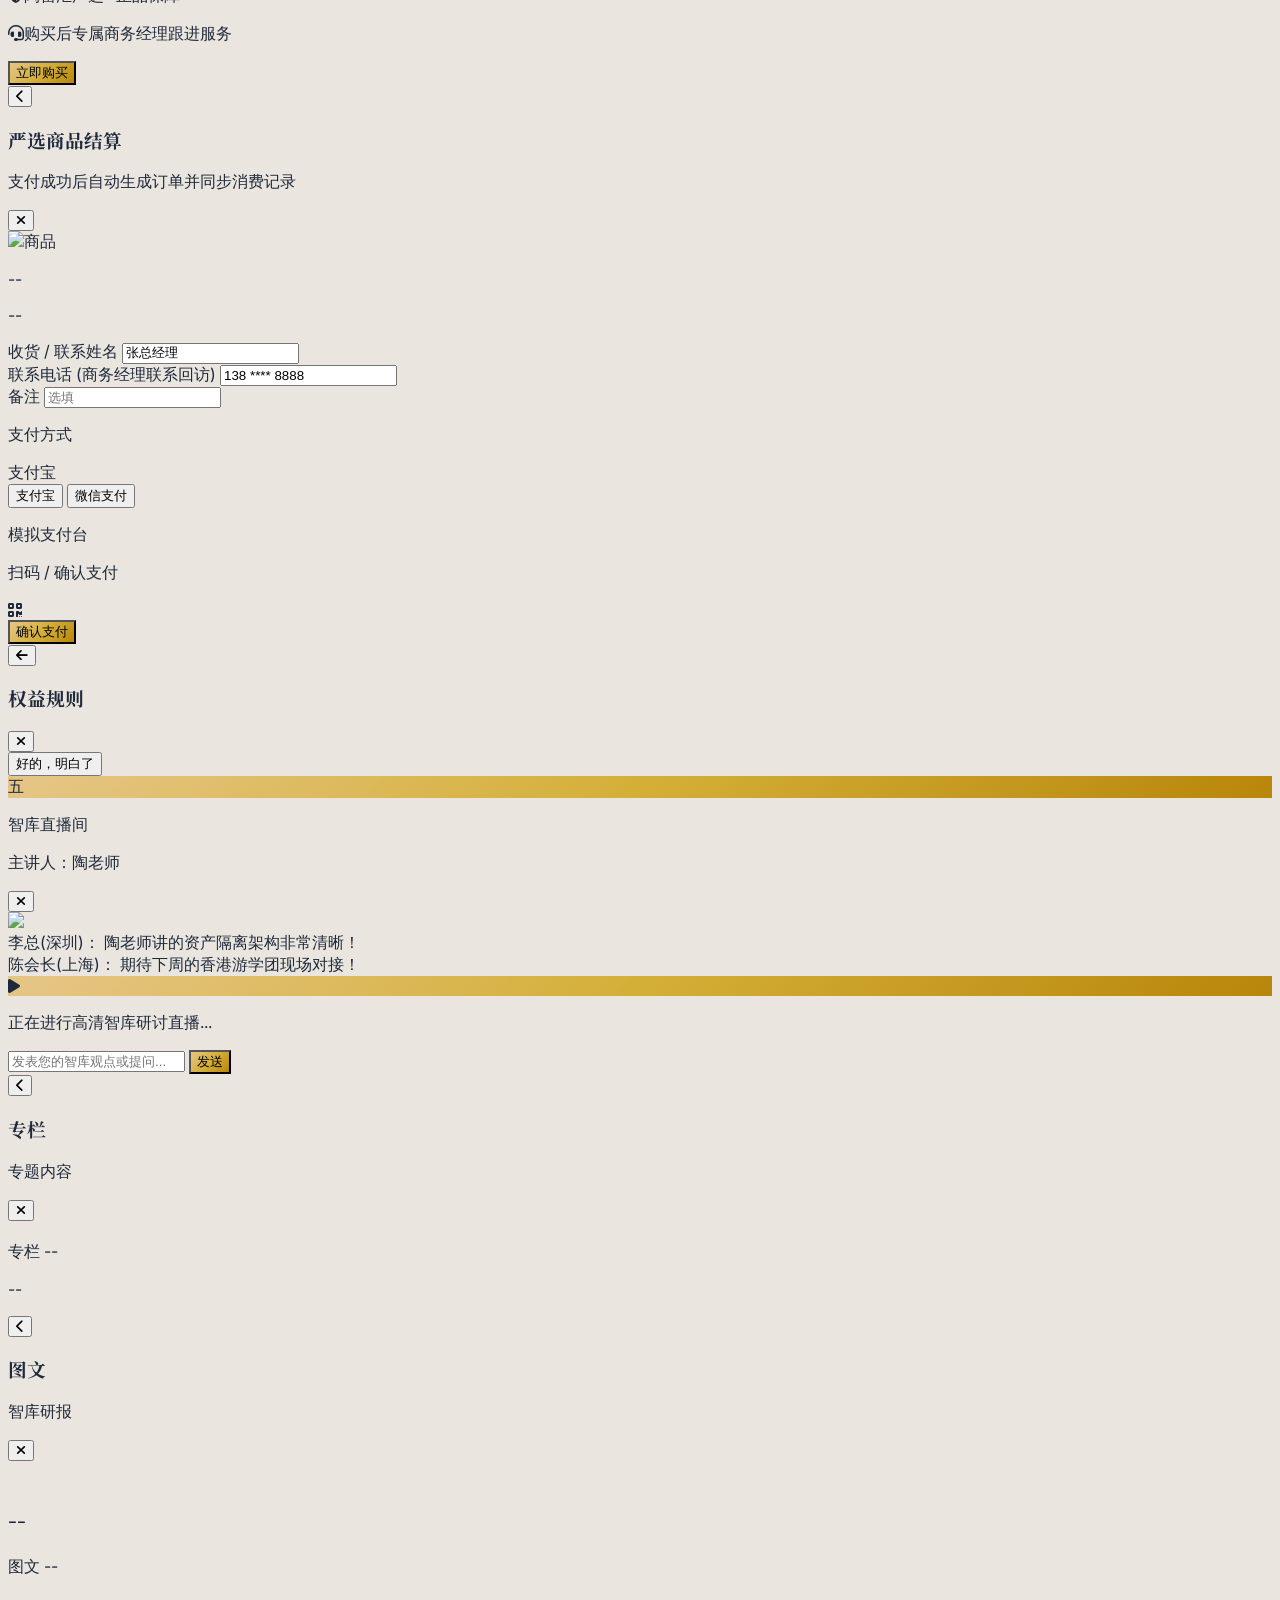
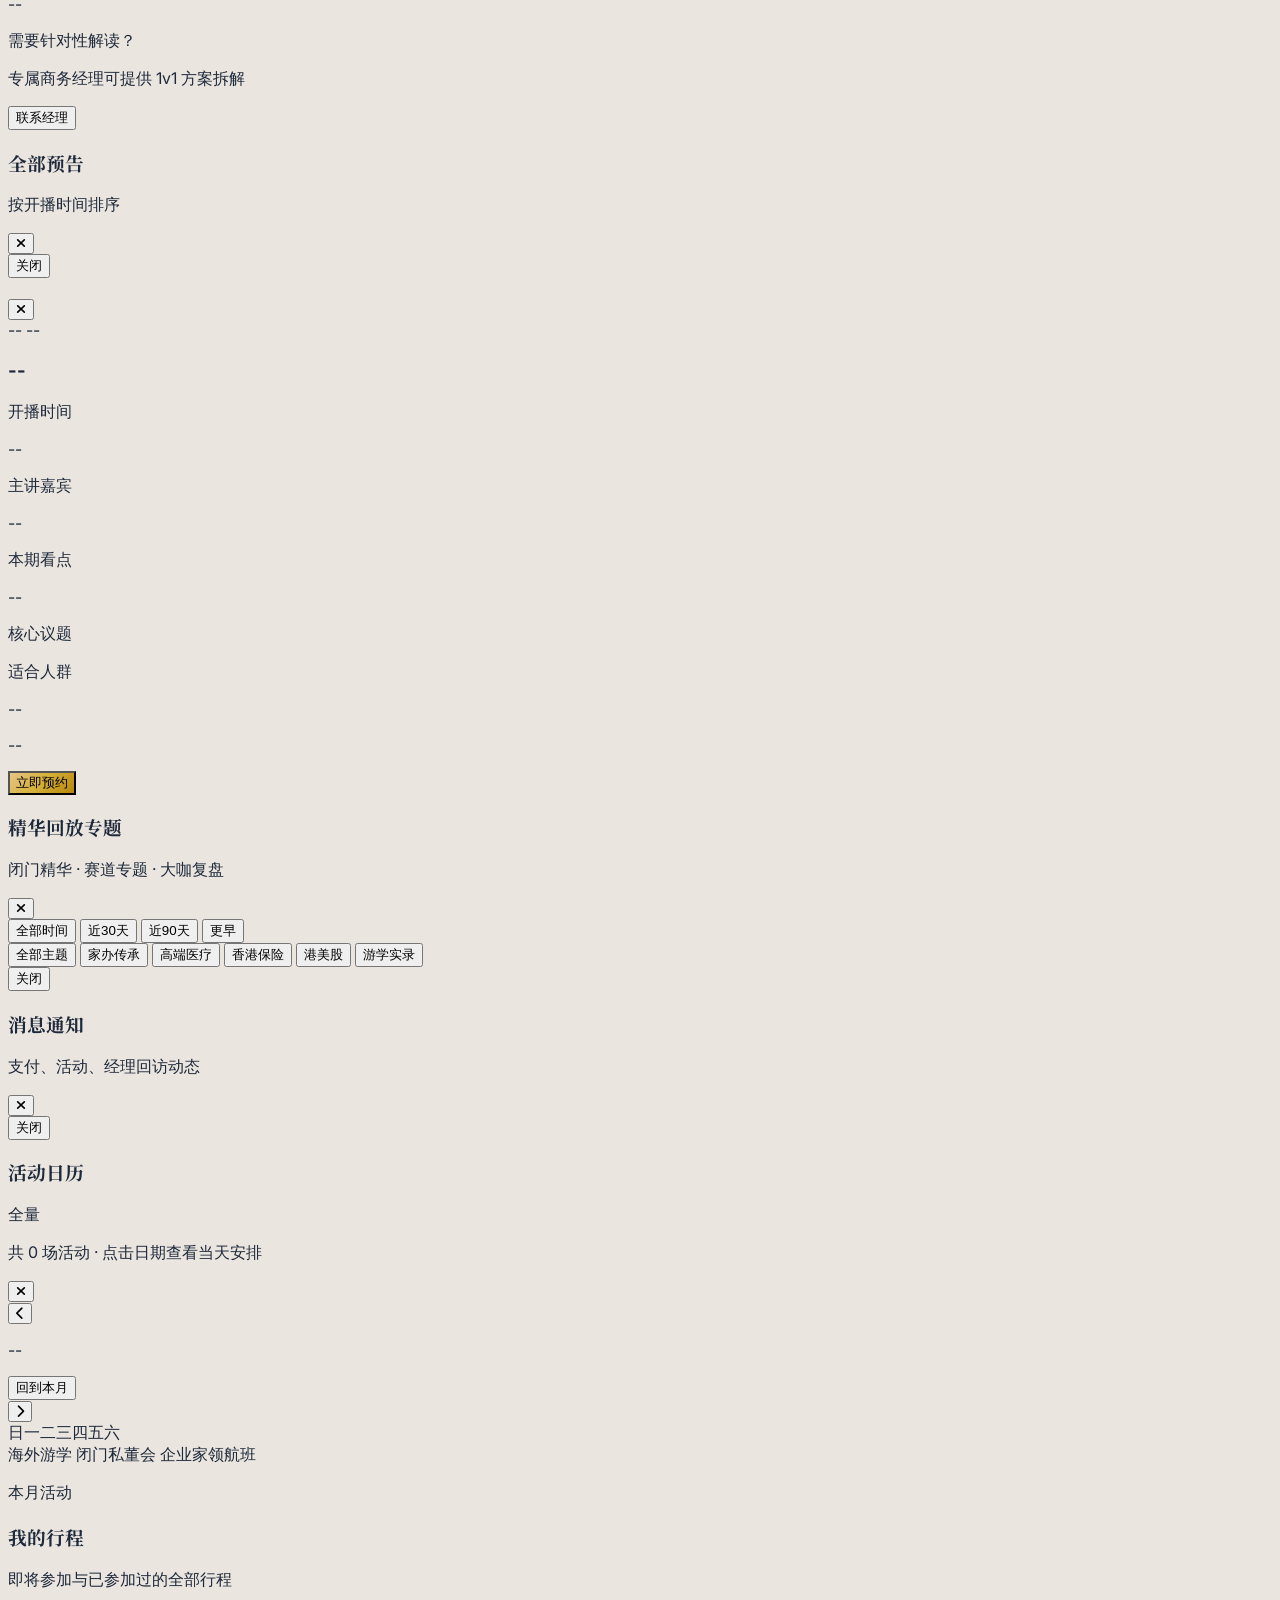
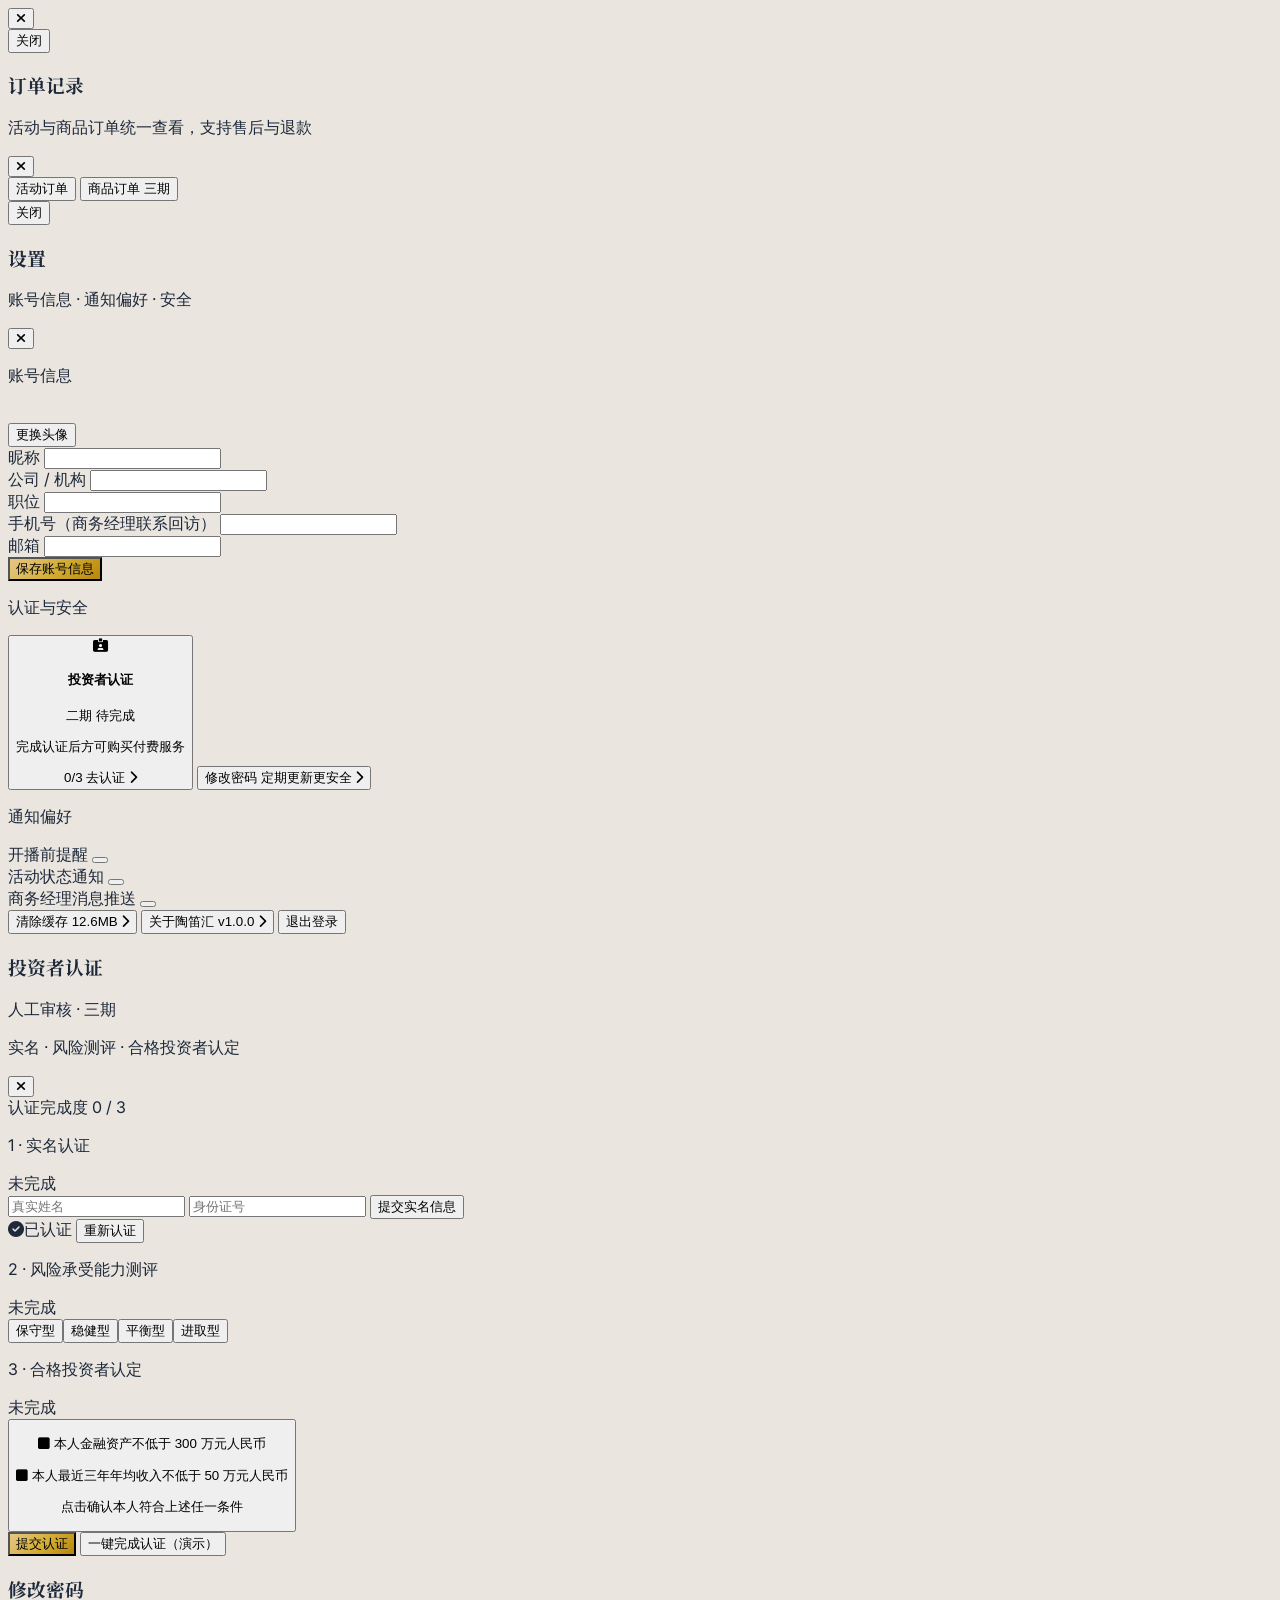
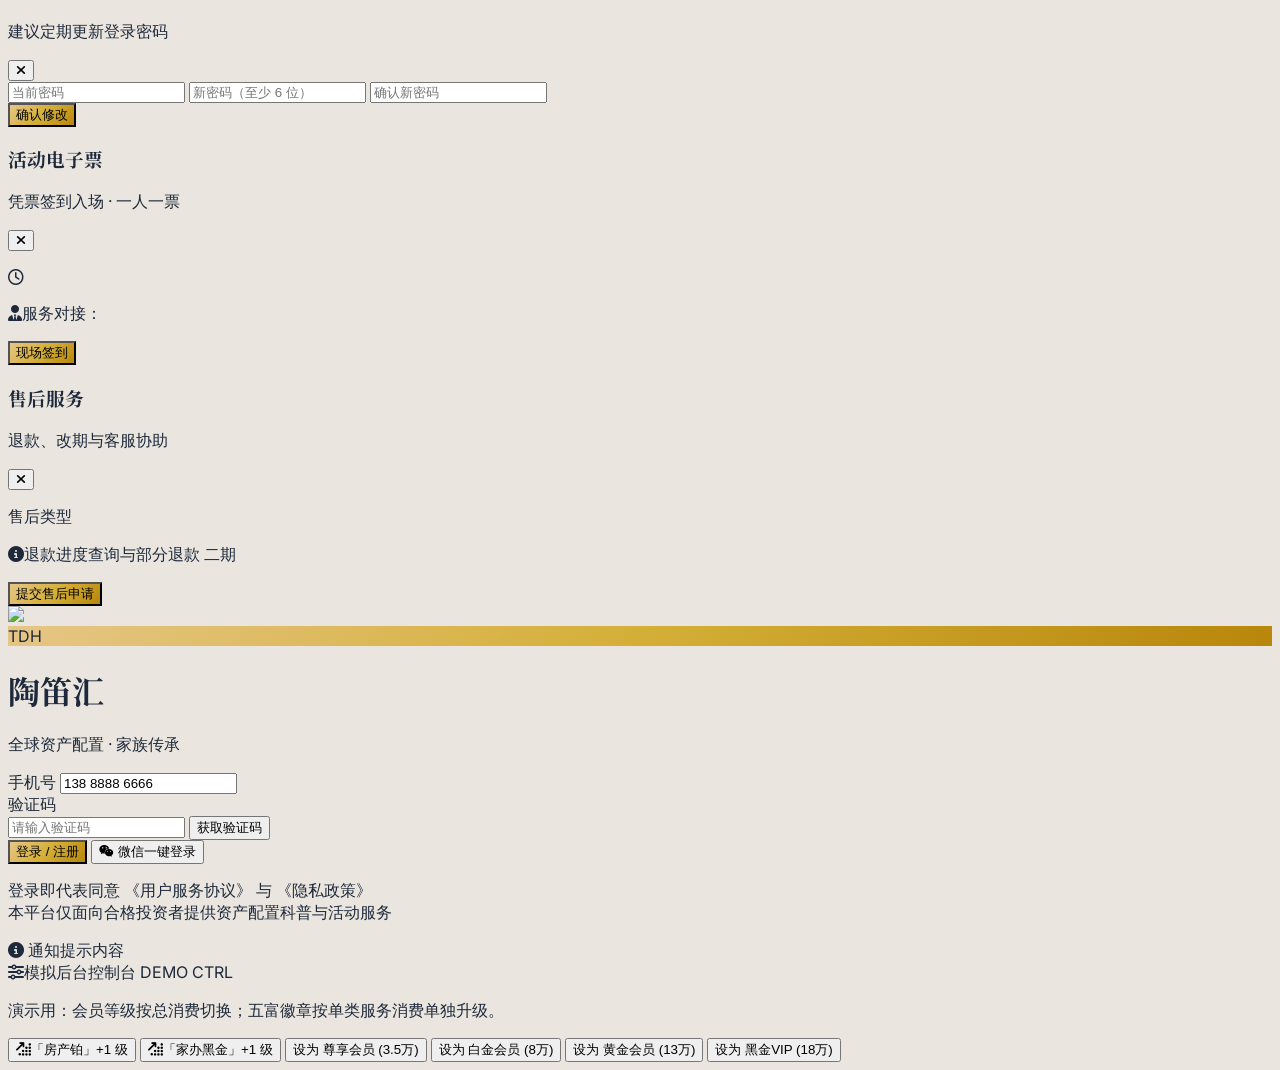
==== commit 99c58903: "feat: 新增三期预览（?phase=1|2|3）与期次切换入口 - code_artifact.html 引入 PHASE 参数与 applyPhaseGate/applyPhaseBanner，" ====
--- a/code_artifact.html
+++ b/code_artifact.html
@@ -210,6 +210,9 @@
         .animate-live {
             animation: pulse-red 1.5s infinite ease-in-out;
         }
+        /* ---------- 三期预览：分阶段可见性（?phase=1|2|3，默认 3） ---------- */
+        .phase-1 [data-ph="2"], .phase-1 [data-ph="3"],
+        .phase-2 [data-ph="3"] { display: none !important; }
     </style>
 </head>
 <body class="flex justify-center min-h-screen">
@@ -244,7 +247,7 @@
                 <button onclick="toggleAiChat()" class="relative px-2.5 py-1.5 rounded-full bg-amber-50 border border-amber-200 text-amber-800 text-xs font-semibold flex items-center space-x-1 hover:bg-amber-100 transition shadow-sm">
                     <i class="fa-solid fa-headset text-amber-600"></i>
                     <span>专属客服</span>
-                    <span class="absolute -top-1.5 -right-1 bg-slate-900 text-amber-300 text-[8px] px-1 py-[1px] rounded font-bold border border-amber-400/50">二期</span>
+                    <span class="absolute -top-1.5 -right-1 bg-slate-900 text-amber-300 text-[8px] px-1 py-[1px] rounded font-bold border border-amber-400/50">三期</span>
                 </button>
             </div>
         </header>
@@ -319,7 +322,7 @@
                     <div class="flex items-center justify-between px-3.5 pt-3 pb-2.5">
                         <div class="flex items-center space-x-2 min-w-0">
                             <h3 class="serif-title text-sm font-bold text-slate-900">牧笛严选</h3>
-                            <span class="text-[9px] px-1.5 py-0.5 rounded-full bg-slate-900 text-amber-300 font-bold border border-amber-400/50">二期</span>
+                            <span class="text-[9px] px-1.5 py-0.5 rounded-full bg-slate-900 text-amber-300 font-bold border border-amber-400/50">三期</span>
                         </div>
                         <button onclick="switchTab('mall')" class="text-[11px] text-amber-700 font-semibold flex items-center whitespace-nowrap">
                             进入严选 <i class="fa-solid fa-chevron-right text-[9px] ml-0.5"></i>
@@ -625,7 +628,7 @@
                     <div class="absolute left-4 right-4 bottom-3.5 space-y-1.5">
                         <div class="flex items-center space-x-2">
                             <h2 class="serif-title text-xl font-bold text-white">牧笛严选</h2>
-                            <span class="text-[9px] px-1.5 py-0.5 rounded-full bg-amber-400/90 text-slate-950 font-bold">二期</span>
+                            <span class="text-[9px] px-1.5 py-0.5 rounded-full bg-amber-400/90 text-slate-950 font-bold">三期</span>
                         </div>
                         <p class="text-[11px] text-white/75">闭门直播课 · 私董会 · 实物甄选</p>
                     </div>
@@ -1193,7 +1196,7 @@
 
                         <div id="article-detail-body" class="space-y-4"></div>
 
-                        <div class="rounded-xl bg-slate-50 border border-slate-200 p-3 flex items-center justify-between gap-3">
+                        <div id="article-detail-manager-cta" class="rounded-xl bg-slate-50 border border-slate-200 p-3 flex items-center justify-between gap-3">
                             <div>
                                 <p class="text-xs font-bold text-slate-900">需要针对性解读？</p>
                                 <p class="text-[11px] text-slate-500 mt-0.5">专属商务经理可提供 1v1 方案拆解</p>
@@ -1407,7 +1410,7 @@
 
                 <div id="trade-records-tabs" class="flex gap-2 border-b border-slate-100 pb-2">
                     <button id="trade-tab-activity" onclick="setTradeRecordsTab('activity')" class="px-3 py-1.5 rounded-lg text-[11px] font-bold border transition">活动订单</button>
-                    <button id="trade-tab-goods" onclick="setTradeRecordsTab('goods')" class="px-3 py-1.5 rounded-lg text-[11px] font-bold border transition">商品订单 <span class="ml-1 text-[9px] px-1 py-0.5 rounded-full bg-slate-900 text-amber-300 border border-amber-400/50">二期</span></button>
+                    <button id="trade-tab-goods" onclick="setTradeRecordsTab('goods')" class="px-3 py-1.5 rounded-lg text-[11px] font-bold border transition">商品订单 <span class="ml-1 text-[9px] px-1 py-0.5 rounded-full bg-slate-900 text-amber-300 border border-amber-400/50">三期</span></button>
                 </div>
 
                 <div id="trade-records-list" class="space-y-2.5 max-h-[52vh] overflow-y-auto pr-0.5"></div>
@@ -1534,7 +1537,7 @@
                     <div>
                         <div class="flex items-center gap-1.5">
                             <h3 class="serif-title text-base font-bold text-slate-900">投资者认证</h3>
-                            <span class="text-[9px] px-1.5 py-0.5 rounded-full bg-slate-900 text-amber-300 font-bold border border-amber-400/50 whitespace-nowrap">人工审核 · 二期</span>
+                            <span class="text-[9px] px-1.5 py-0.5 rounded-full bg-slate-900 text-amber-300 font-bold border border-amber-400/50 whitespace-nowrap">人工审核 · 三期</span>
                         </div>
                         <p class="text-[10px] text-slate-500">实名 · 风险测评 · 合格投资者认定</p>
                     </div>
@@ -1751,6 +1754,12 @@
 
     <!-- JavaScript 交互与动态逻辑 -->
     <script>
+        /* ---------- 三期预览：当前阶段（?phase=1|2|3，默认 3 = 完整版） ---------- */
+        const PHASE = (function () {
+            const p = parseInt(new URLSearchParams(location.search).get('phase') || '', 10);
+            return (p >= 1 && p <= 3) ? p : 3;
+        })();
+
         // 站内生成图（统一由 text_to_image 服务产出，避免外链加载失败）
         const IMG = {
             banner:    "https://coresg-normal.trae.ai/api/ide/v1/text_to_image?prompt=premium%20financial%20live%20seminar%20in%20Hong%20Kong%2C%20elegant%20stage%20with%20large%20LED%20screen%20showing%20market%20charts%2C%20warm%20golden%20lighting%2C%20audience%20of%20business%20elites%2C%20cinematic%20photorealistic&image_size=landscape_16_9",
@@ -2200,7 +2209,99 @@
             }
         };
 
+        /* ---------- 三期预览：阶段可见性编排 ---------- */
+        function applyPhaseGate() {
+            document.body.classList.remove('phase-1', 'phase-2', 'phase-3');
+            document.body.classList.add('phase-' + PHASE);
+
+            const ph = (el, n) => el && el.setAttribute('data-ph', String(n));
+            const node = (sel) => document.querySelector(sel);
+            const byText = (scopeSel, sel, txt) =>
+                [...document.querySelectorAll(`${scopeSel} ${sel}`)].find(e => e.textContent.includes(txt));
+
+            if (PHASE < 3) {
+                // —— 三期功能：商城 / AI 客服 / 投资者认证 / 售后退款 ——
+                ph(document.getElementById('page-mall'), 3);
+                ph(document.getElementById('compliance-modal'), 3);
+                ph(document.getElementById('after-sales-modal'), 3);
+                ph(document.getElementById('settings-compliance-entry'), 3);
+                ph(document.getElementById('trade-tab-goods'), 3);
+                ph(document.getElementById('trade-records-subtitle'), 3);
+                ph(document.getElementById('ai-chat-modal'), 3);
+                ph(node('header button[onclick="toggleAiChat()"]'), 3);
+                ph(document.getElementById('home-mall-list')?.closest('.card-white'), 3);
+                ph(byText('#page-member', 'p', '退款与售后'), 3);
+                ph(document.getElementById('article-detail-manager-cta'), 3);
+            }
+
+            if (PHASE < 2) {
+                // —— 二期功能：会员体系 / 徽章 / 特权 / 频道完善 / 活动服务 ——
+                ph(document.getElementById('notification-modal'), 2);
+                ph(document.getElementById('activity-calendar-modal'), 2);
+                ph(document.getElementById('special-access-modal'), 2);
+                ph(document.getElementById('channel-tabs'), 2);
+                ph(document.getElementById('media-type-tags'), 2);
+                ph(document.getElementById('user-tier-badge'), 2);
+                ph(document.getElementById('member-rights-grid')?.closest('.card-white'), 2);
+                ph(node('.member-radar-shell')?.closest('.mt-4'), 2);
+                ph(document.getElementById('home-preview-list')?.parentElement, 2);
+                ph(node('#page-home > .grid.grid-cols-4'), 2);
+                ph(node('header button[onclick="openNotificationModal()"]'), 2);
+                ph(byText('#page-activity', 'button', '活动日历'), 2);
+                ph(byText('#page-channels', 'span', '5 大财富赛道'), 2);
+                ph(document.getElementById('activity-detail-threshold-badge')?.closest('div.rounded-xl'), 2);
+                ph(document.getElementById('booking-gate')?.closest('p'), 2);
+                ph(document.getElementById('booking-restricted-area'), 2);
+
+                // 一期活动不设会员等级 / 徽章双门槛
+                canBookActivity = function () { return true; };
+                getActivityGateText = function () { return '开放报名'; };
+                getActivityRestrictionText = function () { return '一期活动不设会员与徽章门槛'; };
+            }
+        }
+
+        function applyPhaseBanner() {
+            const main = document.querySelector('main');
+            const shell = main ? main.parentElement : null;
+            if (!shell) return;
+            const names = { 1: '极简基础版', 2: '内容与会员服务', 3: '交易与服务扩展' };
+            const scope = {
+                1: '直播 · 文章 · 活动支付 · 我的',
+                2: '＋ 会员等级 / 五富徽章 / 特权 / 频道完善 / 活动日历',
+                3: '＋ 牧笛严选商城 / AI 客服 / 投资者认证 / 售后退款'
+            };
+            const pills = [1, 2, 3].map(n => {
+                const active = n === PHASE;
+                const cls = active
+                    ? 'bg-amber-400 text-slate-950 border-amber-300'
+                    : 'bg-slate-900 text-slate-400 border-slate-700 hover:text-amber-300';
+                return `<a href="?phase=${n}" class="px-2 py-0.5 rounded-full text-[10px] font-bold border transition ${cls}">第${n}期</a>`;
+            }).join('');
+            const bar = document.createElement('div');
+            bar.className = 'w-full bg-slate-950 text-amber-300 px-3 py-1.5 border-b border-amber-400/30 flex items-center justify-between gap-2';
+            bar.innerHTML = `
+                <div class="min-w-0 leading-tight">
+                    <p class="text-[10px] font-bold truncate">第 ${PHASE} 期 · ${names[PHASE]}</p>
+                    <p class="text-[9px] text-slate-400 font-normal truncate">${scope[PHASE]}</p>
+                </div>
+                <div class="flex items-center gap-1 flex-shrink-0">${pills}</div>`;
+            shell.insertBefore(bar, shell.firstChild);
+            document.title = `陶笛汇 · 第${PHASE}期 ${names[PHASE]}`;
+        }
+
+        let phaseApplied = false;
+        function applyPhaseAll() {
+            if (phaseApplied) return;
+            phaseApplied = true;
+            applyPhaseGate();
+            applyPhaseBanner();
+        }
+
+        // 尽早应用期次可见性，避免完整版界面闪现
+        document.addEventListener('DOMContentLoaded', applyPhaseAll);
+
         window.onload = function() {
+            applyPhaseAll();
             renderActivities(appState.currentActivityFilter || 'all');
             renderChannelContents('all');
             renderHomePreviews();
@@ -2819,6 +2920,7 @@
         }
 
         function renderChannelContents(channelKey, mediaType = 'all') {
+            if (PHASE < 2) mediaType = 'article'; // 一期仅提供文章阅读
             const container = document.getElementById('channel-list');
             container.innerHTML = '';
             container.className = 'space-y-3';
@@ -3262,7 +3364,7 @@
                             <span class="badge-tier-plaque ${reached ? BADGE_LEVELS[l.lv - 1].chip : 'badge-tier-locked'}">${reached ? `Lv${l.lv}` : 'LOCK'}</span>
                             <span class="${reached ? 'text-slate-900 font-bold' : 'text-slate-400'}">Lv.${l.lv} ${l.name}</span>
                         </span>
-                        <span class="text-[10px] ${reached ? 'text-amber-800 font-bold' : 'text-slate-400'}"><i class="fa-solid fa-coins mr-1 text-amber-500"></i>${BADGE_THRESHOLDS[l.lv].toLocaleString()}</span>
+                        <span class="text-[10px] ${reached ? 'text-amber-800 font-bold' : 'text-slate-400'}"><i class="fa-solid fa-star mr-1 text-amber-500"></i>${BADGE_THRESHOLDS[l.lv].toLocaleString()}</span>
                     </div>`;
             }).join('');
 
@@ -3274,7 +3376,7 @@
                     </div>
                     <div class="flex items-center justify-between">
                         <span class="text-slate-500">该类财富值</span>
-                        <span class="text-slate-900 font-bold"><i class="fa-solid fa-coins mr-1 text-amber-500"></i>${spent.toLocaleString()}</span>
+                        <span class="text-slate-900 font-bold"><i class="fa-solid fa-star mr-1 text-amber-500"></i>${spent.toLocaleString()}</span>
                     </div>
                     ${nextLv ? `
                     <div class="space-y-1 pt-1">
@@ -3346,7 +3448,7 @@
                         <span class="w-5 h-5 rounded-full border text-[9px] font-bold flex items-center justify-center ${l.chip}">${l.lv}</span>
                         <span class="text-slate-800 font-bold">Lv.${l.lv} ${l.name}</span>
                     </span>
-                    <span class="text-[10px] text-slate-500"><i class="fa-solid fa-coins mr-1 text-amber-500"></i>${BADGE_THRESHOLDS[l.lv].toLocaleString()}</span>
+                    <span class="text-[10px] text-slate-500"><i class="fa-solid fa-star mr-1 text-amber-500"></i>${BADGE_THRESHOLDS[l.lv].toLocaleString()}</span>
                 </div>`).join('');
 
             const badgeRows = Object.keys(BADGE_META).map(key => {
@@ -3385,7 +3487,7 @@
                 <div class="flex items-center justify-between p-2 rounded-lg ${idx <= currentIndex ? 'bg-amber-50 border border-amber-200' : 'bg-slate-50 border border-slate-200'}">
                     <div>
                         <p class="text-xs font-bold text-slate-900">${tier.label}</p>
-                        <p class="text-[10px] text-slate-500 mt-0.5">线上 / 线下财富总值满 <i class="fa-solid fa-coins mx-1 text-amber-500"></i>${tier.threshold.toLocaleString()}</p>
+                        <p class="text-[10px] text-slate-500 mt-0.5">线上 / 线下财富总值满 <i class="fa-solid fa-star mx-1 text-amber-500"></i>${tier.threshold.toLocaleString()}</p>
                     </div>
                     <span class="text-[10px] ${idx < currentIndex ? 'text-emerald-700 font-bold' : idx === currentIndex ? 'text-amber-800 font-bold' : 'text-slate-400'}">${idx < currentIndex ? '已达成' : idx === currentIndex ? '当前等级' : '待解锁'}</span>
                 </div>
@@ -3435,13 +3537,13 @@
                     </div>
                     <div class="flex items-center justify-between">
                         <span class="text-[11px] text-slate-300">线上 / 线下财富总值</span>
-                        <span class="text-sm font-bold text-white"><i class="fa-solid fa-coins mr-1 text-amber-300"></i>${appState.currentUser.spentAmount.toLocaleString()}</span>
+                        <span class="text-sm font-bold text-white"><i class="fa-solid fa-star mr-1 text-amber-300"></i>${appState.currentUser.spentAmount.toLocaleString()}</span>
                     </div>
                     <div class="flex items-center justify-between">
                         <span class="text-[11px] text-slate-300">已点亮特权</span>
                         <span class="text-sm font-bold text-white">${unlockedRights.length} / ${rights.length}</span>
                     </div>
-                    <p class="text-[10px] text-slate-400">${nextMeta ? `再累计财富总值 <i class="fa-solid fa-coins mx-1 text-amber-400"></i>${(nextMeta.threshold - appState.currentUser.spentAmount).toLocaleString()} 可升级至 ${nextMeta.label}` : '已解锁最高会员等级'}</p>
+                    <p class="text-[10px] text-slate-400">${nextMeta ? `再累计财富总值 <i class="fa-solid fa-star mx-1 text-amber-400"></i>${(nextMeta.threshold - appState.currentUser.spentAmount).toLocaleString()} 可升级至 ${nextMeta.label}` : '已解锁最高会员等级'}</p>
                 </div>
                 <div class="space-y-1.5">
                     <p class="text-[11px] font-bold text-slate-700">已点亮</p>
@@ -3912,7 +4014,7 @@
                             <span class="text-[10px] text-slate-400">订单号 ${o.id}</span>
                             <span class="text-xs font-bold ${o.amount > 0 ? 'text-slate-900' : 'text-amber-700'}">${o.amount > 0 ? '￥' + o.amount.toLocaleString() : '权益免费'}</span>
                         </div>
-                        ${(o.status !== '已退款' && o.status !== '已取消') ? `<button onclick="openAfterSalesModal('${o.id}')" class="w-full py-1.5 rounded-lg border border-slate-300 bg-white text-slate-600 text-[11px] font-bold active:scale-95 transition"><i class="fa-solid fa-headset mr-1"></i>售后 / 退款</button>` : ''}
+                        ${(PHASE >= 3 && o.status !== '已退款' && o.status !== '已取消') ? `<button onclick="openAfterSalesModal('${o.id}')" class="w-full py-1.5 rounded-lg border border-slate-300 bg-white text-slate-600 text-[11px] font-bold active:scale-95 transition"><i class="fa-solid fa-headset mr-1"></i>售后 / 退款</button>` : ''}
                     </div>`;
             };
 
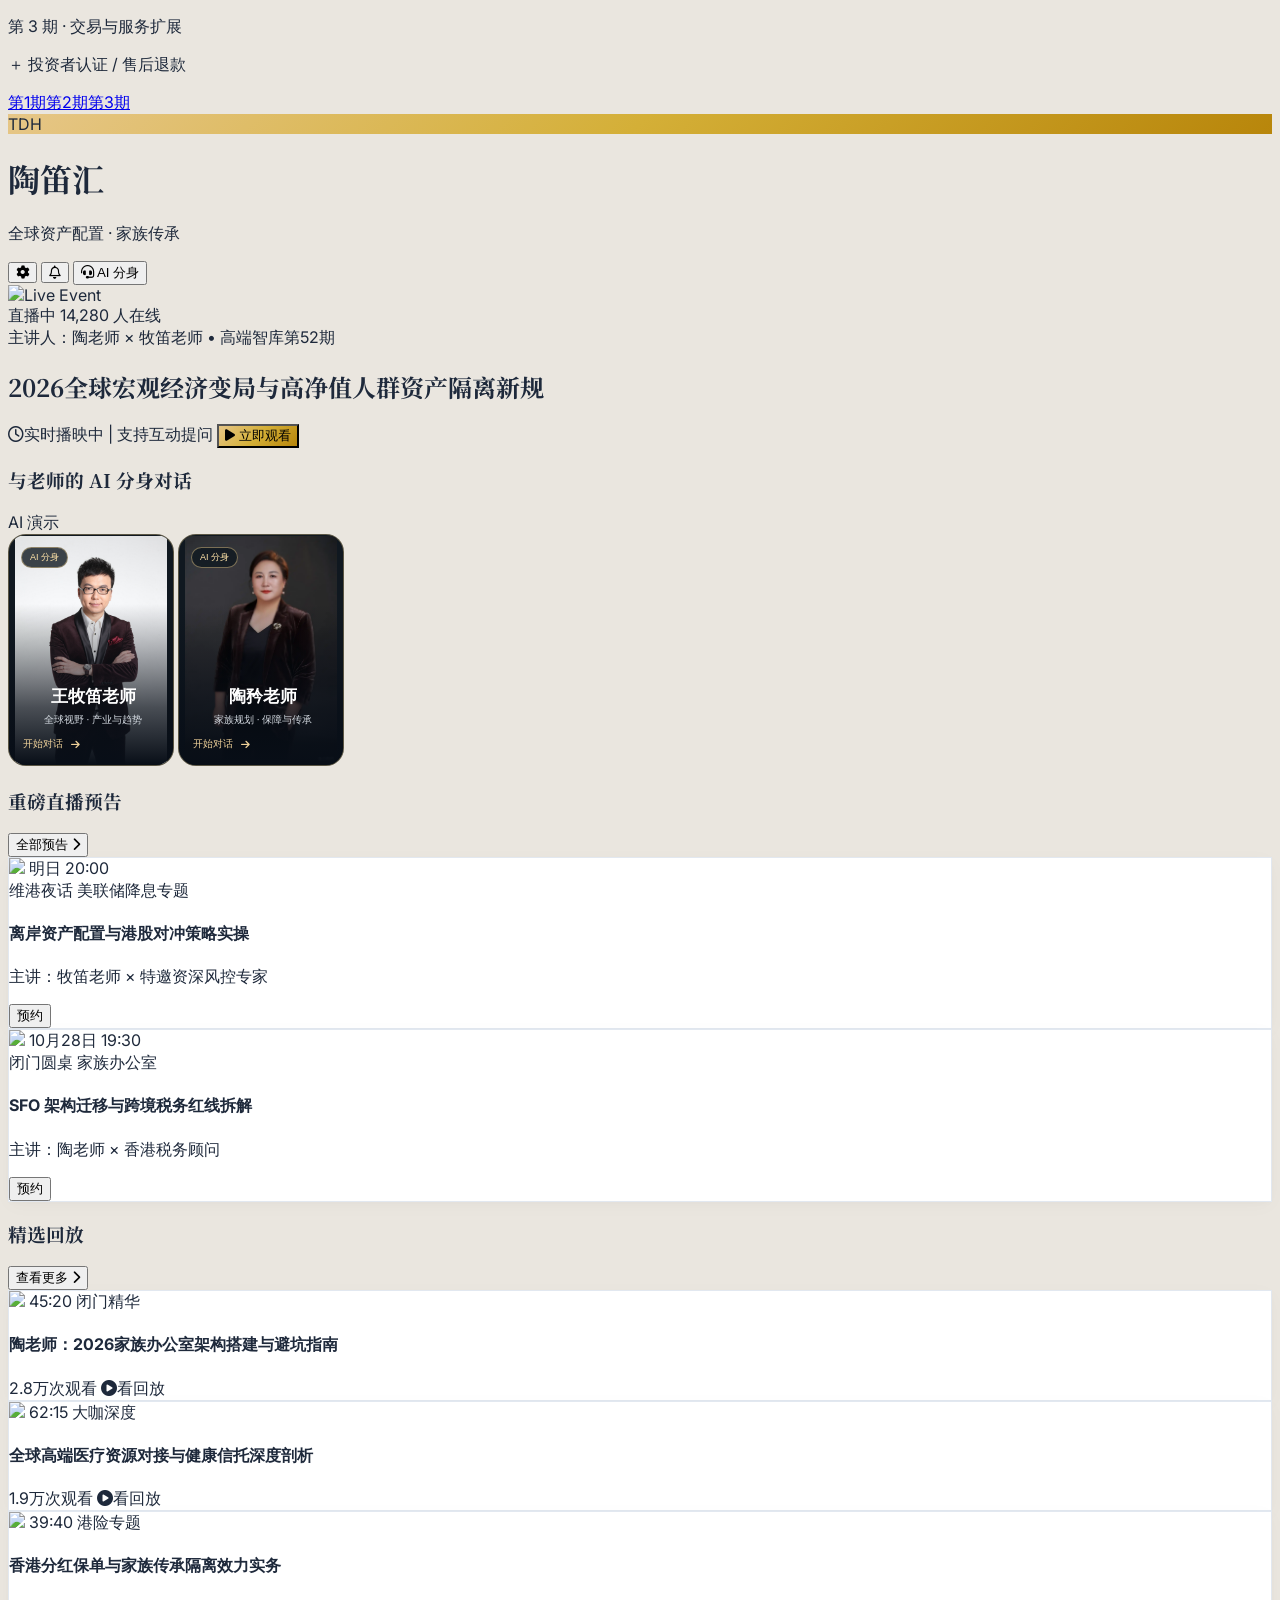
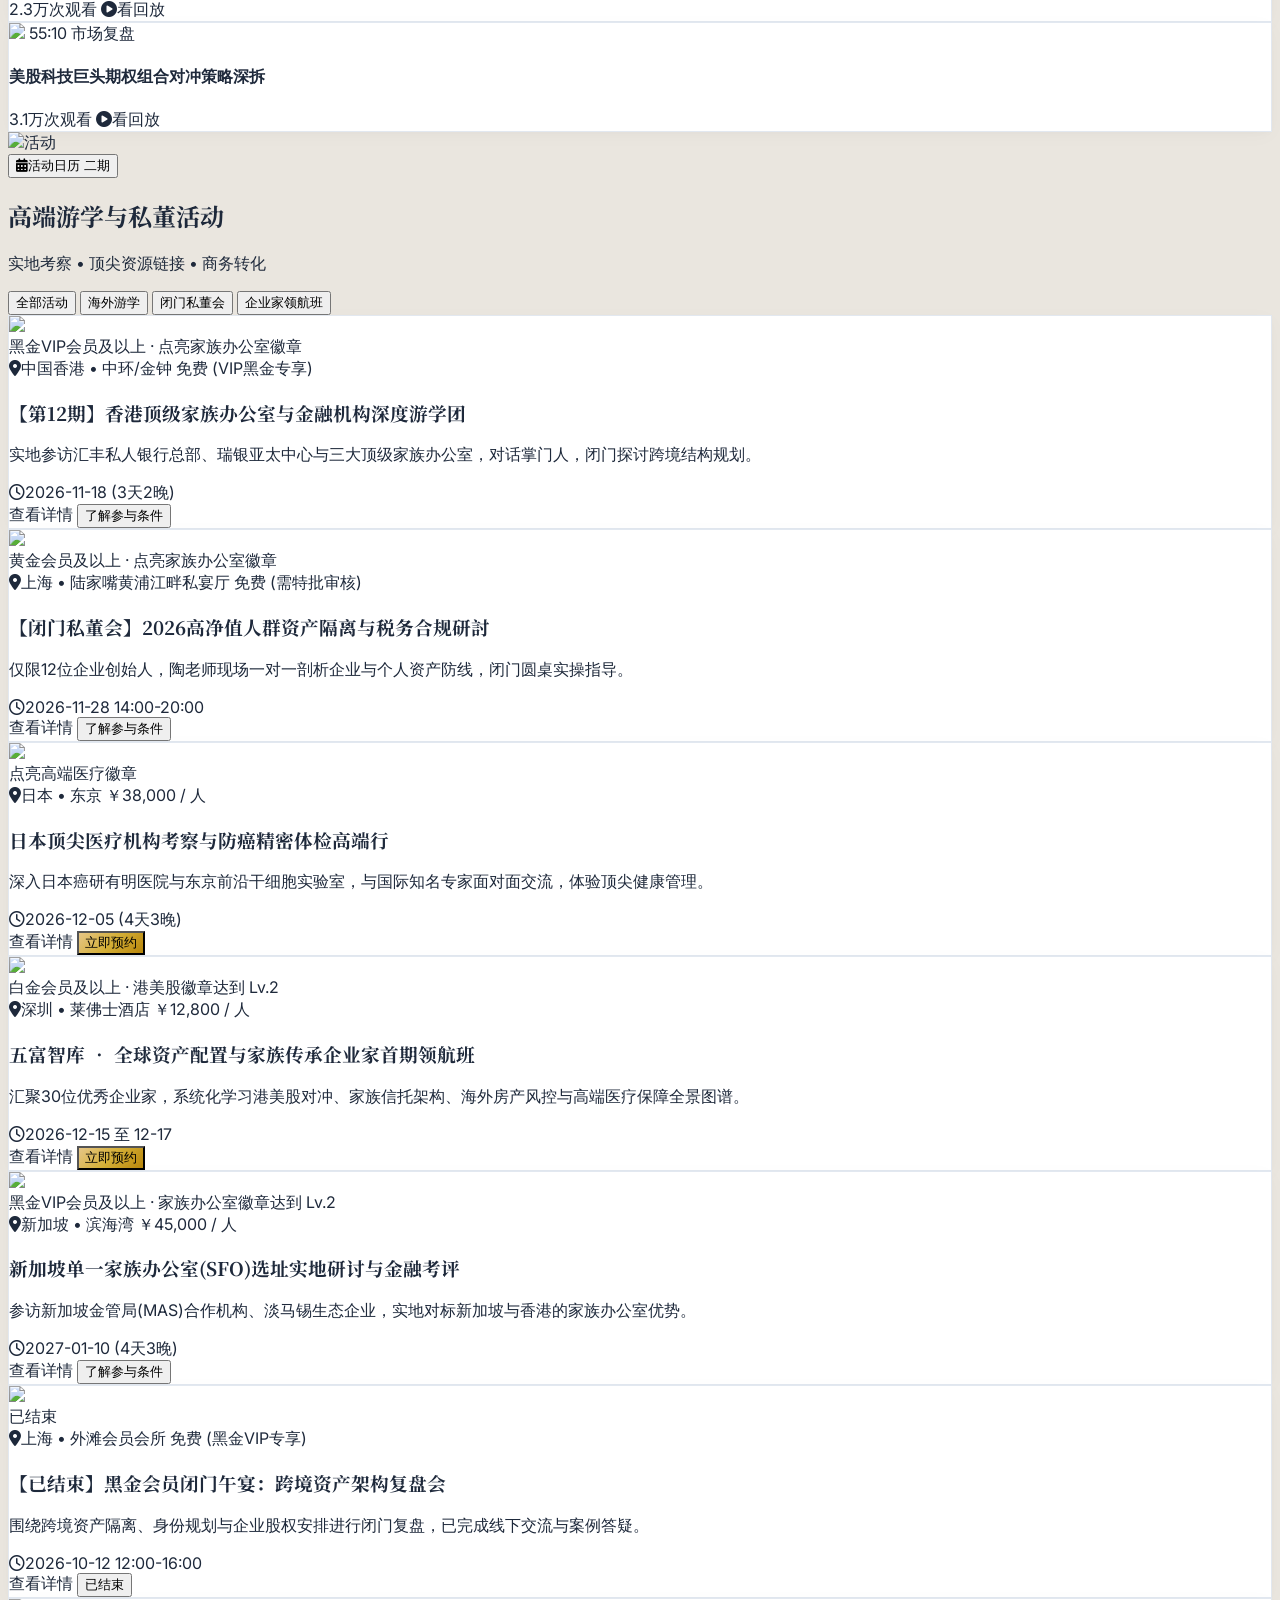
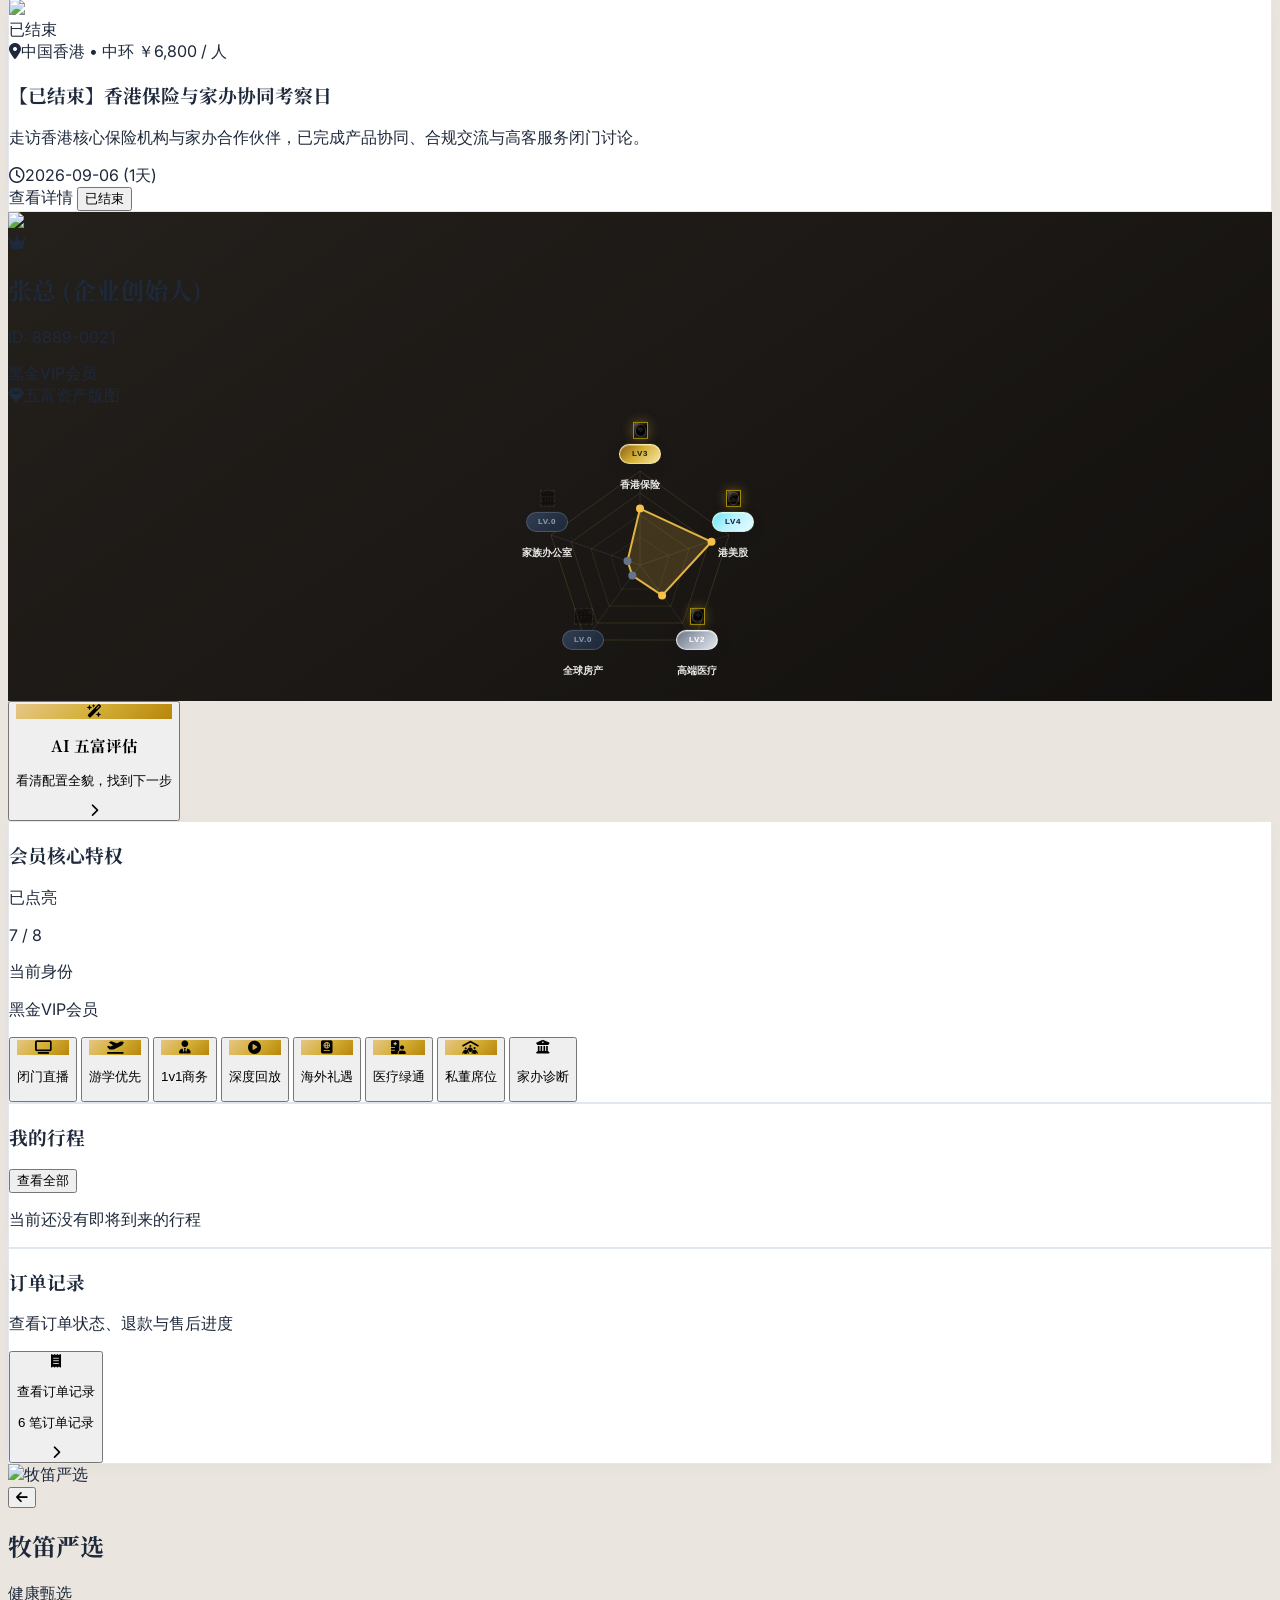
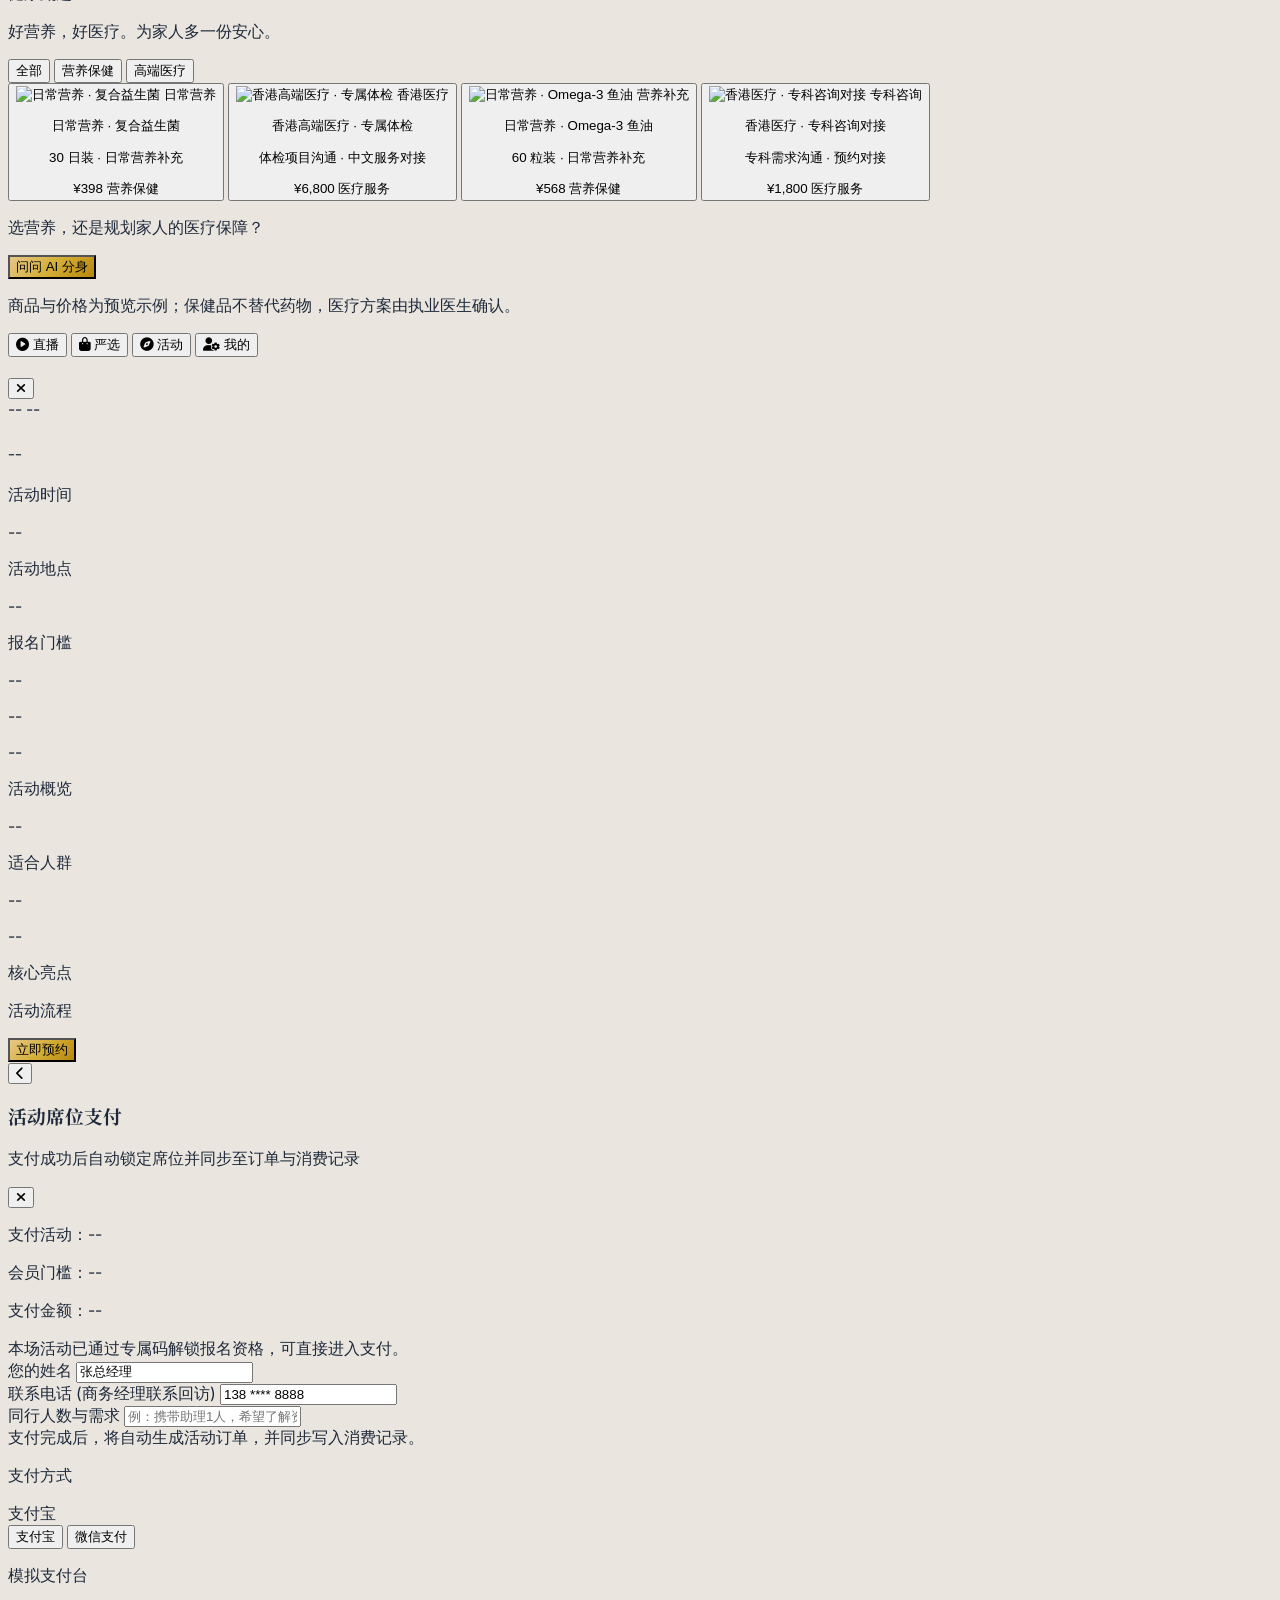
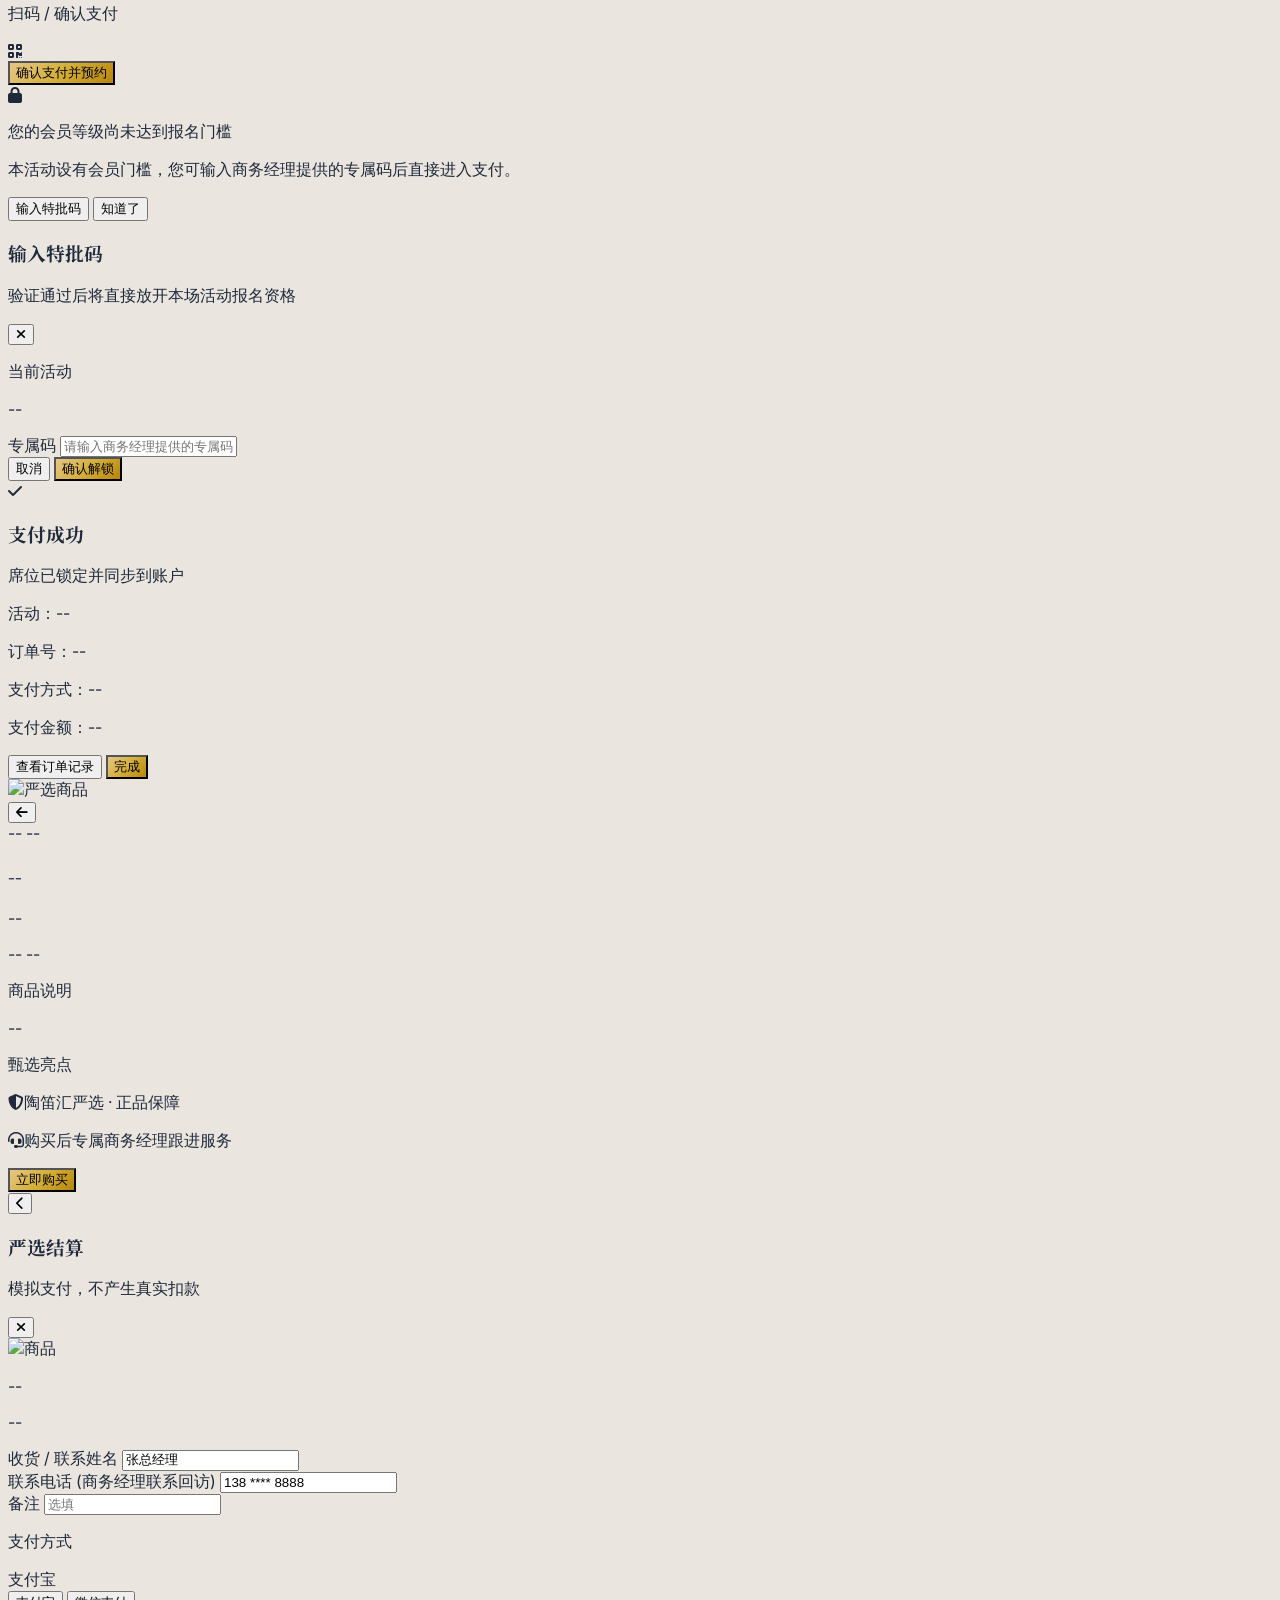
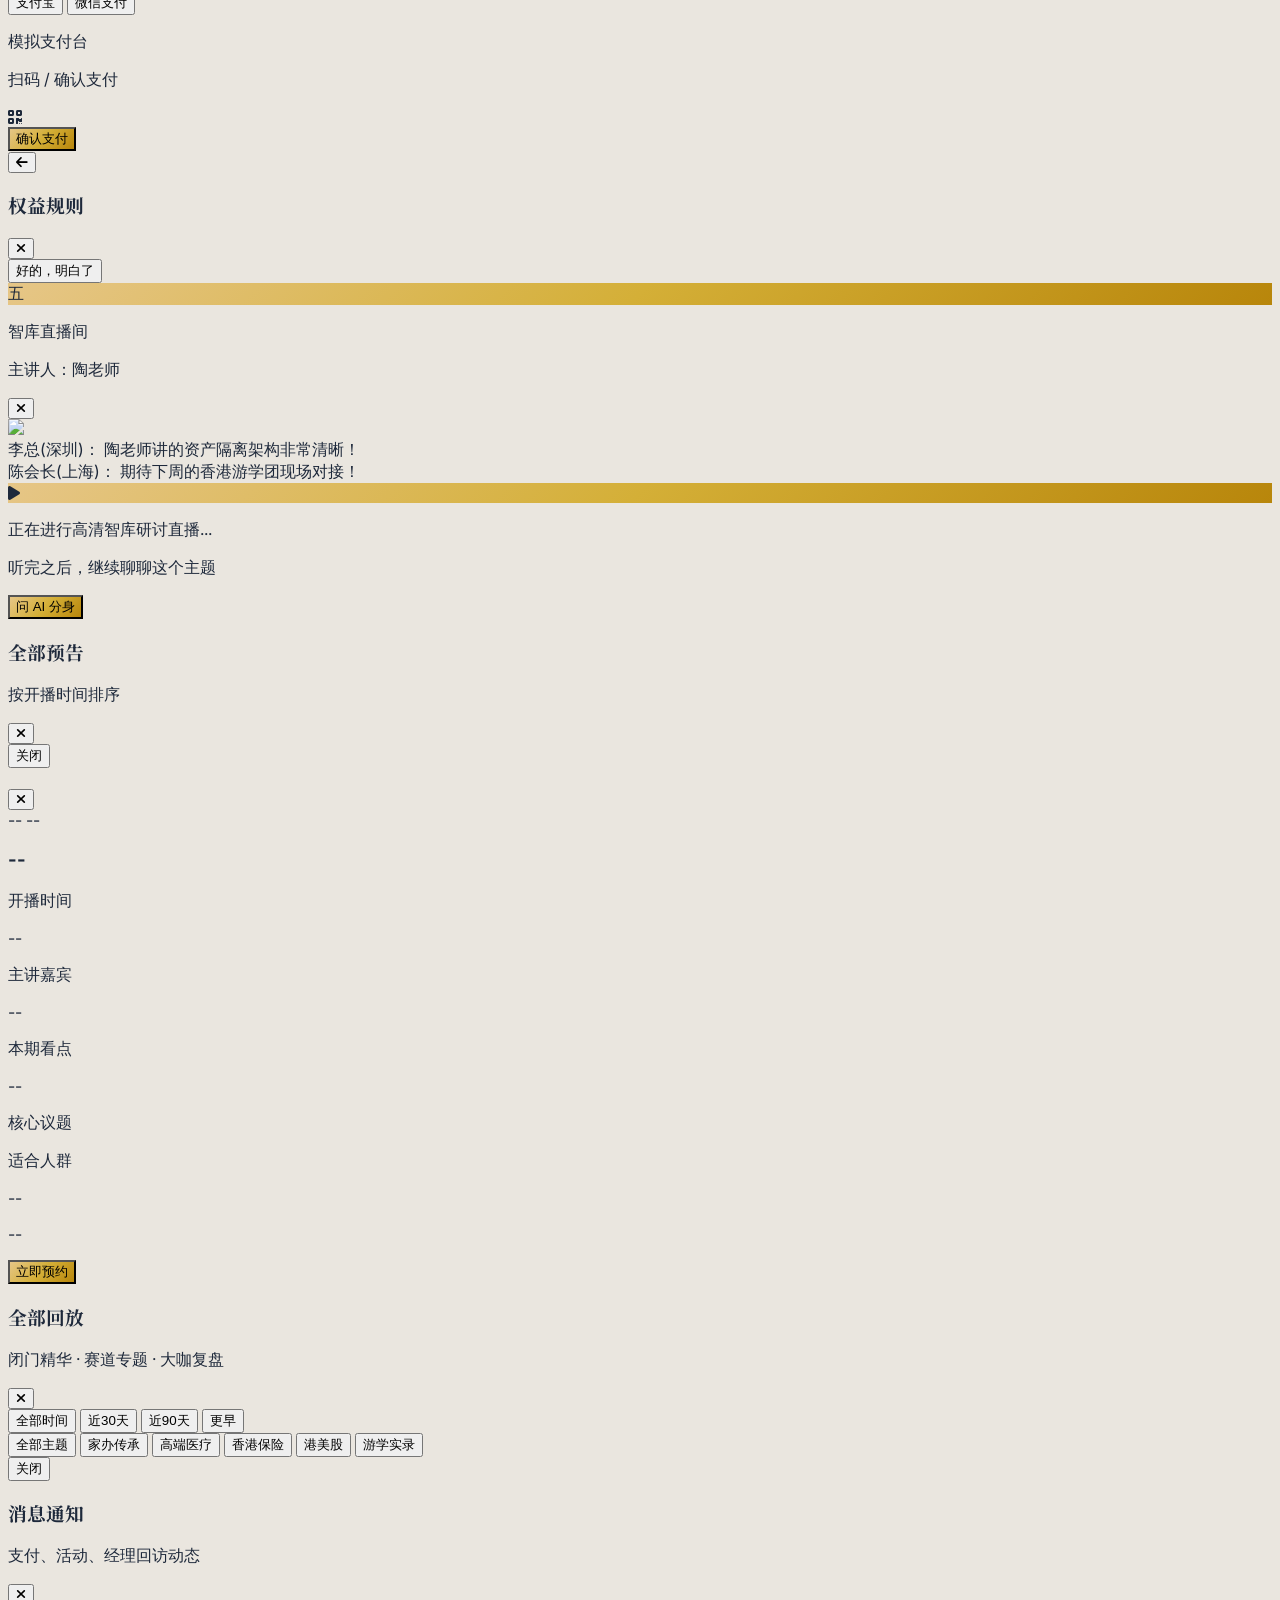
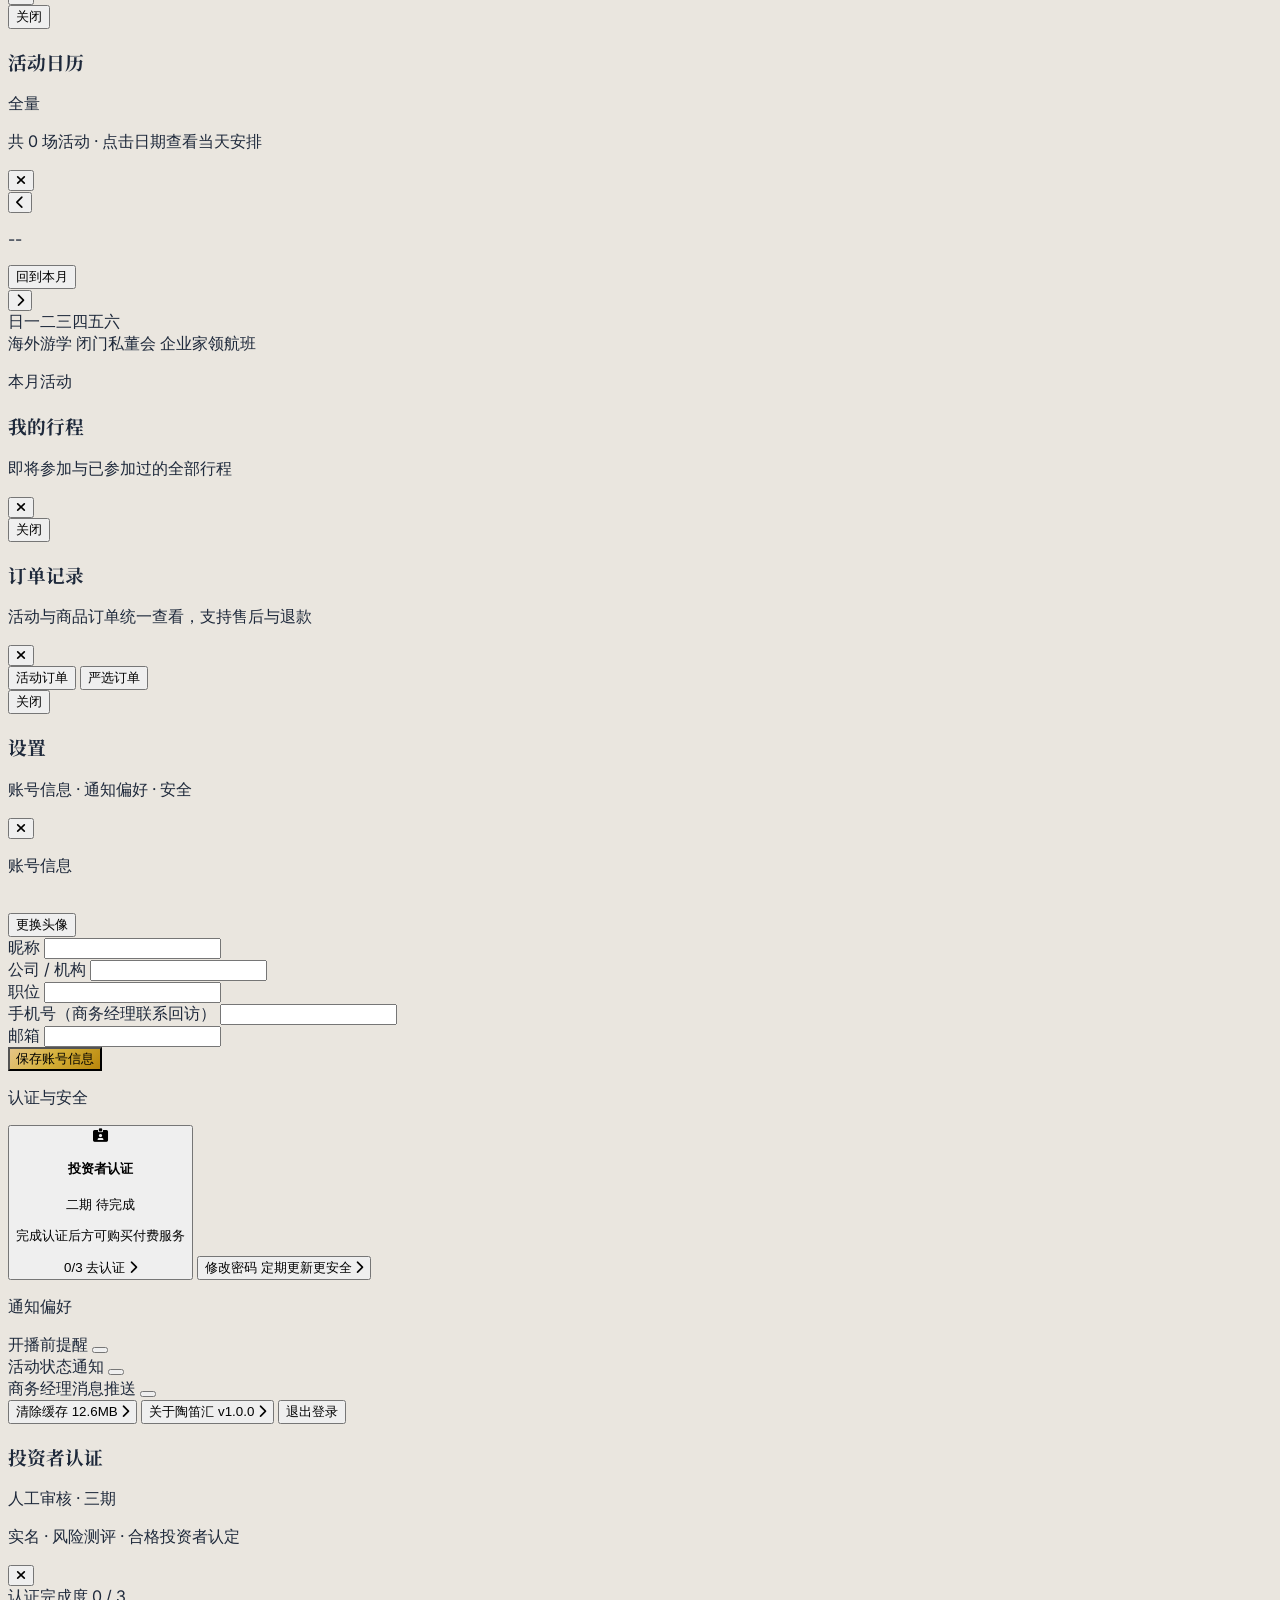
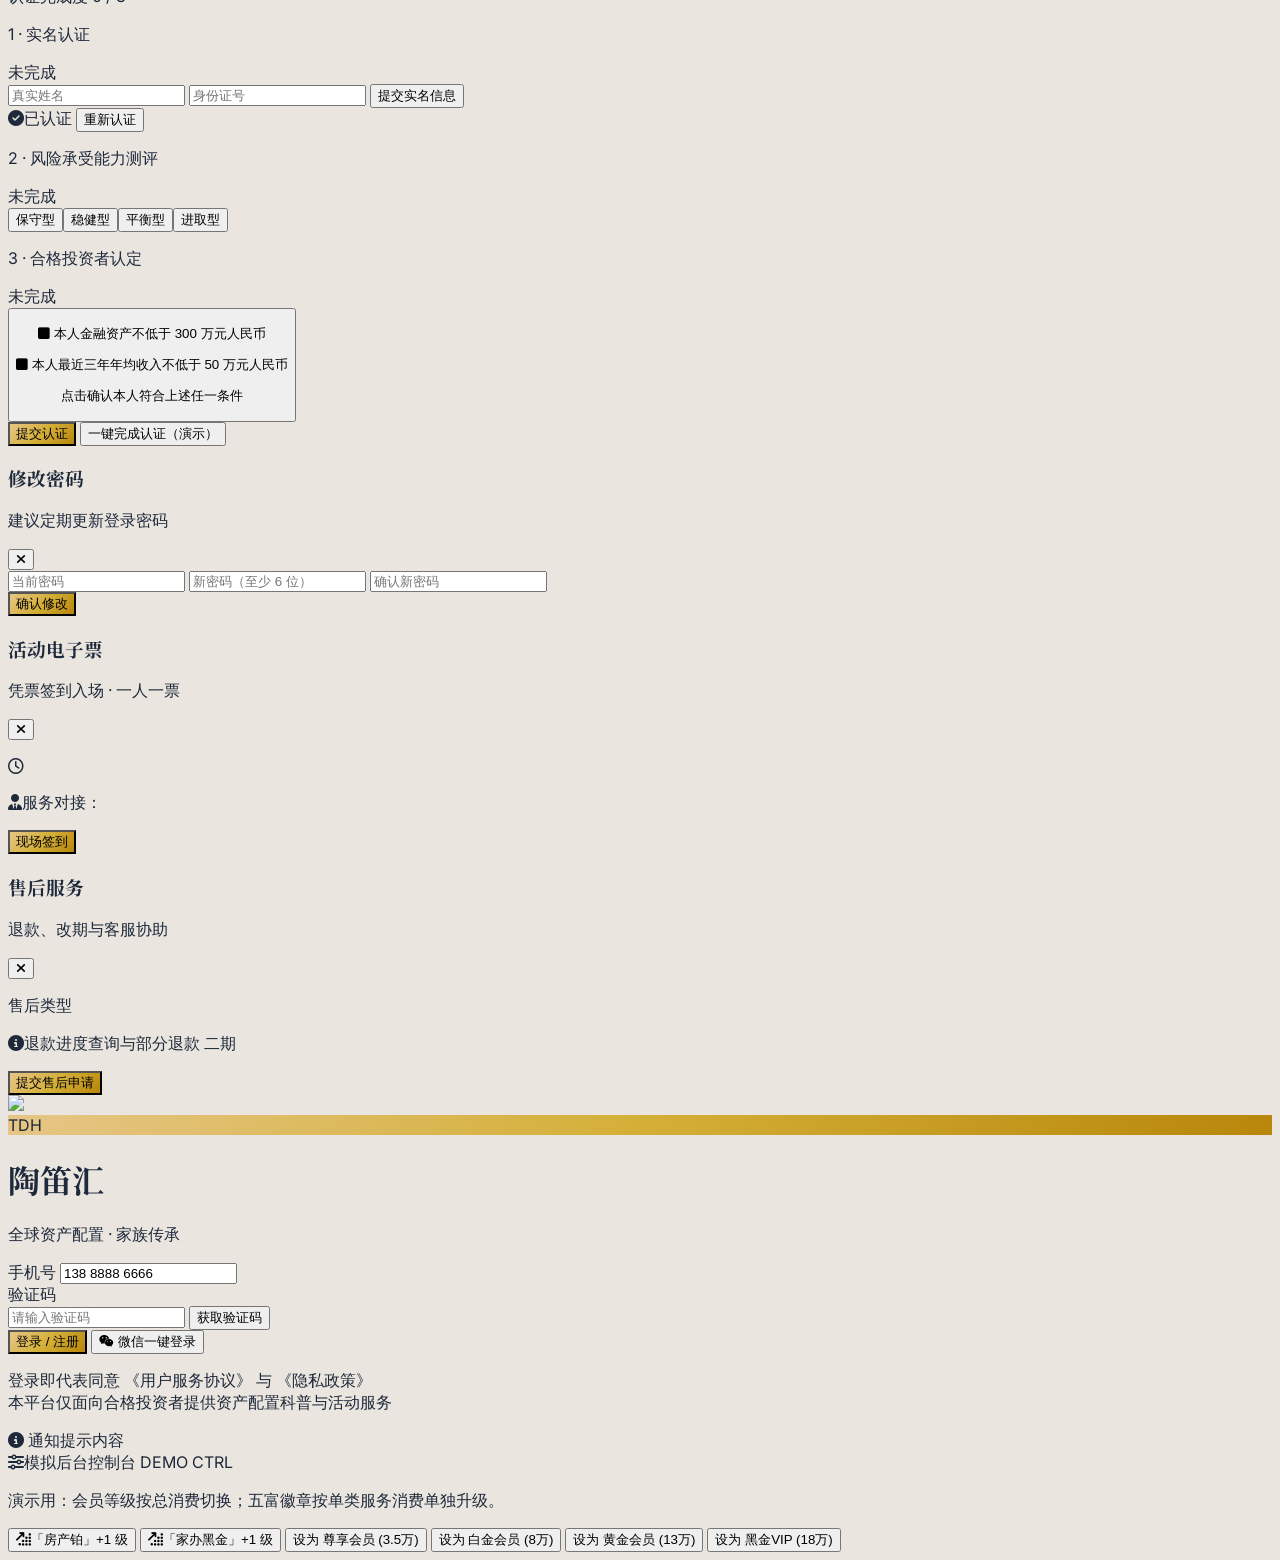
==== commit 5fc36e72: "feat: 三期统一严选并加入老师分身与语音对话 移除文章频道，将回放归入首页二级页，并加入 AI 五富评估、老师照片与独立原声片段，统一三期体验。" ====
--- a/code_artifact.html
+++ b/code_artifact.html
@@ -8,6 +8,7 @@
     <script src="https://cdn.tailwindcss.com"></script>
     <!-- FontAwesome Icons -->
     <link rel="stylesheet" href="https://cdnjs.cloudflare.com/ajax/libs/font-awesome/6.4.0/css/all.min.css">
+    <link rel="stylesheet" href="./ai-experience.css?v=20261121-ai6">
     <!-- Google Fonts Inter & Noto Serif SC -->
     <link href="https://fonts.googleapis.com/css2?family=Noto+Serif+SC:wght@500;600;700&family=Inter:wght@300;400;500;600;700&display=swap" rel="stylesheet">
     
@@ -246,8 +247,7 @@
                 </button>
                 <button onclick="toggleAiChat()" class="relative px-2.5 py-1.5 rounded-full bg-amber-50 border border-amber-200 text-amber-800 text-xs font-semibold flex items-center space-x-1 hover:bg-amber-100 transition shadow-sm">
                     <i class="fa-solid fa-headset text-amber-600"></i>
-                    <span>专属客服</span>
-                    <span class="absolute -top-1.5 -right-1 bg-slate-900 text-amber-300 text-[8px] px-1 py-[1px] rounded font-bold border border-amber-400/50">三期</span>
+                    <span>AI 分身</span>
                 </button>
             </div>
         </header>
@@ -289,48 +289,13 @@
                     </div>
                 </div>
 
-                <!-- 节目类型导航快捷入口 -->
-                <div class="grid grid-cols-4 gap-2">
-                    <button onclick="openColumnPage('taoteacher')" class="flex flex-col items-center p-3 rounded-xl bg-white border border-slate-200 hover:border-amber-400 shadow-sm transition active:scale-95">
-                        <div class="w-10 h-10 rounded-full bg-amber-50 text-amber-700 flex items-center justify-center text-lg mb-1.5 border border-amber-200">
-                            <i class="fa-solid fa-microphone-lines"></i>
-                        </div>
-                        <span class="text-xs text-slate-700 font-medium">陶老师专栏</span>
-                    </button>
-                    <button onclick="openColumnPage('mudi')" class="flex flex-col items-center p-3 rounded-xl bg-white border border-slate-200 hover:border-amber-400 shadow-sm transition active:scale-95">
-                        <div class="w-10 h-10 rounded-full bg-amber-50 text-amber-700 flex items-center justify-center text-lg mb-1.5 border border-amber-200">
-                            <i class="fa-solid fa-chalkboard-user"></i>
-                        </div>
-                        <span class="text-xs text-slate-700 font-medium">牧笛专栏</span>
-                    </button>
-                    <button onclick="openColumnPage('closed')" class="flex flex-col items-center p-3 rounded-xl bg-white border border-slate-200 hover:border-amber-400 shadow-sm transition active:scale-95">
-                        <div class="w-10 h-10 rounded-full bg-amber-50 text-amber-700 flex items-center justify-center text-lg mb-1.5 border border-amber-200">
-                            <i class="fa-solid fa-user-lock"></i>
-                        </div>
-                        <span class="text-xs text-slate-700 font-medium">闭门专题</span>
-                    </button>
-                    <button onclick="openColumnPage('bigshots')" class="flex flex-col items-center p-3 rounded-xl bg-white border border-slate-200 hover:border-amber-400 shadow-sm transition active:scale-95">
-                        <div class="w-10 h-10 rounded-full bg-amber-50 text-amber-700 flex items-center justify-center text-lg mb-1.5 border border-amber-200">
-                            <i class="fa-solid fa-crown"></i>
-                        </div>
-                        <span class="text-xs text-slate-700 font-medium">维港夜话</span>
-                    </button>
-                </div>
-
-                <!-- 牧笛严选入口 -->
-                <div class="card-white rounded-2xl border border-amber-200 shadow-sm overflow-hidden">
-                    <div class="flex items-center justify-between px-3.5 pt-3 pb-2.5">
-                        <div class="flex items-center space-x-2 min-w-0">
-                            <h3 class="serif-title text-sm font-bold text-slate-900">牧笛严选</h3>
-                            <span class="text-[9px] px-1.5 py-0.5 rounded-full bg-slate-900 text-amber-300 font-bold border border-amber-400/50">三期</span>
-                        </div>
-                        <button onclick="switchTab('mall')" class="text-[11px] text-amber-700 font-semibold flex items-center whitespace-nowrap">
-                            进入严选 <i class="fa-solid fa-chevron-right text-[9px] ml-0.5"></i>
-                        </button>
-                    </div>
-
-                    <div id="home-mall-list" class="grid grid-cols-2 gap-2.5 px-3.5 pb-3.5"></div>
-                </div>
+                <section aria-label="老师 AI 分身" class="space-y-3">
+                    <div class="flex justify-between items-center">
+                        <h3 class="serif-title text-base font-bold text-slate-900">与老师的 AI 分身对话</h3>
+                        <span class="text-[10px] text-amber-700">AI 演示</span>
+                    </div>
+                    <div id="teacher-avatar-cards" class="grid grid-cols-2 gap-3"></div>
+                </section>
 
                 <!-- 近期重磅预告 -->
                 <div class="space-y-3">
@@ -352,63 +317,12 @@
                     <div class="flex justify-between items-center">
                         <h3 class="serif-title text-base font-bold text-slate-900 flex items-center space-x-2">
                             <span class="w-1.5 h-4 bg-amber-600 rounded-full"></span>
-                            <span>往期精华回放专题</span>
+                            <span>精选回放</span>
                         </h3>
                         <button onclick="openReplayLibraryModal()" class="text-xs text-amber-700 font-medium">查看更多 <i class="fa-solid fa-chevron-right text-[10px]"></i></button>
                     </div>
 
                     <div id="home-replay-list" class="grid grid-cols-2 gap-3"></div>
-                </div>
-            </section>
-
-            <!-- PAGE 2: 各个赛道的内容频道 -->
-            <section id="page-channels" class="hidden pb-4 space-y-4">
-                <!-- 顶部头图 -->
-                <div class="relative h-36 overflow-hidden">
-                    <img src="https://coresg-normal.trae.ai/api/ide/v1/text_to_image?prompt=abstract%20global%20financial%20technology%20network%2C%20glowing%20blue%20world%20map%20with%20connecting%20data%20lines%20over%20dark%20navy%20background%2C%20futuristic%20data%20visualization%2C%20cinematic%2C%20photorealistic&image_size=landscape_16_9" alt="频道" class="w-full h-full object-cover">
-                    <div class="absolute inset-0 bg-gradient-to-t from-slate-950/94 via-slate-950/50 to-slate-950/25"></div>
-                    <div class="absolute left-4 right-4 bottom-3.5 space-y-1.5">
-                        <span class="inline-block text-[9px] px-1.5 py-0.5 rounded-full bg-amber-400/90 text-slate-950 font-bold tracking-wide">5 大财富赛道</span>
-                        <h2 class="serif-title text-xl font-bold text-white">频道</h2>
-                        <p class="text-[11px] text-white/75">聚焦核心产业与资产沉淀，合规提供深度客观科普</p>
-                    </div>
-                </div>
-
-                <div class="px-4 space-y-4">
-                    <!-- 赛道横向切换标签 (主一级标签) -->
-                    <div id="channel-tabs" class="flex gap-2 overflow-x-auto pb-1 text-xs no-scrollbar">
-                        <button onclick="switchChannelTab('all', this)" class="channel-tab-btn px-3.5 py-2 rounded-xl bg-slate-900 text-white font-bold border border-slate-900 whitespace-nowrap shadow-sm">全部</button>
-                        <button onclick="switchChannelTab('insurance', this)" class="channel-tab-btn px-3.5 py-2 rounded-xl bg-white text-slate-600 border border-slate-200 whitespace-nowrap">香港保险</button>
-                        <button onclick="switchChannelTab('health', this)" class="channel-tab-btn px-3.5 py-2 rounded-xl bg-white text-slate-600 border border-slate-200 whitespace-nowrap">高端医疗</button>
-                        <button onclick="switchChannelTab('stock', this)" class="channel-tab-btn px-3.5 py-2 rounded-xl bg-white text-slate-600 border border-slate-200 whitespace-nowrap">港美股</button>
-                        <button onclick="switchChannelTab('estate', this)" class="channel-tab-btn px-3.5 py-2 rounded-xl bg-white text-slate-600 border border-slate-200 whitespace-nowrap">全球房产</button>
-                        <button onclick="switchChannelTab('family', this)" class="channel-tab-btn px-3.5 py-2 rounded-xl bg-white text-slate-600 border border-slate-200 whitespace-nowrap">家族办公室</button>
-                    </div>
-
-                    <!-- 二级内容形态 Tag 筛选 (文章/精选视频/闭门录播) -->
-                    <div id="media-type-tags" class="flex gap-2 overflow-x-auto pb-1 text-xs no-scrollbar">
-                        <button onclick="filterMediaType('all', this)" class="media-type-btn px-3 py-2 rounded-xl bg-slate-900 text-white font-bold border border-slate-900 whitespace-nowrap flex items-center space-x-1.5">
-                            <i class="fa-solid fa-grid-2 text-[10px]"></i>
-                            <span>全部</span>
-                        </button>
-                        <button onclick="filterMediaType('video', this)" class="media-type-btn px-3 py-2 rounded-xl bg-white text-slate-600 border border-slate-200 whitespace-nowrap flex items-center space-x-1.5">
-                            <i class="fa-solid fa-play text-[10px]"></i>
-                            <span>精选视频</span>
-                        </button>
-                        <button onclick="filterMediaType('article', this)" class="media-type-btn px-3 py-2 rounded-xl bg-white text-slate-600 border border-slate-200 whitespace-nowrap flex items-center space-x-1.5">
-                            <i class="fa-regular fa-file-lines text-[10px]"></i>
-                            <span>文章研报</span>
-                        </button>
-                        <button onclick="filterMediaType('replay', this)" class="media-type-btn px-3 py-2 rounded-xl bg-white text-slate-600 border border-slate-200 whitespace-nowrap flex items-center space-x-1.5">
-                            <i class="fa-solid fa-video text-[10px]"></i>
-                            <span>重磅录播</span>
-                        </button>
-                    </div>
-
-                    <!-- 动态展示文章/视频/录播列表 -->
-                    <div id="channel-list" class="space-y-3">
-                        <!-- 动态由 JavaScript 渲染 -->
-                    </div>
                 </div>
             </section>
 
@@ -559,6 +473,17 @@
                     </div>
                 </div>
 
+                <button id="ai-assessment-entry" onclick="openWealthAssessment()" class="w-full text-left rounded-2xl p-4 bg-slate-950 text-white border border-amber-400/30 flex items-center justify-between gap-3 shadow-lg">
+                    <div class="flex items-center gap-3">
+                        <div class="w-11 h-11 rounded-2xl gold-gradient-bg flex items-center justify-center text-slate-950"><i class="fa-solid fa-wand-magic-sparkles"></i></div>
+                        <div>
+                            <h3 class="serif-title text-sm font-bold">AI 五富评估</h3>
+                            <p id="ai-assessment-entry-summary" class="text-[11px] text-slate-300 mt-1">看清配置全貌，找到下一步</p>
+                        </div>
+                    </div>
+                    <i class="fa-solid fa-chevron-right text-xs text-amber-300"></i>
+                </button>
+
                 <!-- 会员核心特权 -->
                 <div class="card-white rounded-2xl p-4 space-y-3">
                     <div class="flex justify-between items-center border-b border-slate-100 pb-2.5">
@@ -614,7 +539,7 @@
 
             </section>
 
-            <!-- PAGE 5: 牧笛严选预留接口界面 -->
+            <!-- 严选：三期共同的健康商品与医疗服务入口 -->
             <section id="page-mall" class="hidden pb-4 space-y-5">
                 <!-- 顶部头图 -->
                 <div class="relative h-44 overflow-hidden">
@@ -628,28 +553,29 @@
                     <div class="absolute left-4 right-4 bottom-3.5 space-y-1.5">
                         <div class="flex items-center space-x-2">
                             <h2 class="serif-title text-xl font-bold text-white">牧笛严选</h2>
-                            <span class="text-[9px] px-1.5 py-0.5 rounded-full bg-amber-400/90 text-slate-950 font-bold">三期</span>
-                        </div>
-                        <p class="text-[11px] text-white/75">闭门直播课 · 私董会 · 实物甄选</p>
+                            <span class="text-[9px] px-1.5 py-0.5 rounded-full bg-amber-400/90 text-slate-950 font-bold">健康甄选</span>
+                        </div>
+                        <p class="text-[11px] text-white/90">好营养，好医疗。为家人多一份安心。</p>
                     </div>
                 </div>
 
                 <div class="px-4 space-y-5">
-                    <!-- 预留模块示例 -->
                     <div class="space-y-3">
-                        <div class="text-xs text-slate-500 font-bold flex justify-between">
-                            <span>二期开放品类</span>
-                            <span class="text-amber-700">后台可配置</span>
+                        <div class="flex gap-2" aria-label="严选分类">
+                            <button onclick="filterMallProducts('all')" data-mall-filter="all" class="px-4 py-2 rounded-full text-xs bg-slate-900 text-white font-bold">全部</button>
+                            <button onclick="filterMallProducts('nutrition')" data-mall-filter="nutrition" class="px-4 py-2 rounded-full text-xs bg-white text-slate-600 border border-slate-200">营养保健</button>
+                            <button onclick="filterMallProducts('medical')" data-mall-filter="medical" class="px-4 py-2 rounded-full text-xs bg-white text-slate-600 border border-slate-200">高端医疗</button>
                         </div>
                         <div id="mall-product-grid" class="grid grid-cols-2 gap-3"></div>
                     </div>
 
                     <div class="p-4 rounded-xl border border-dashed border-amber-300 text-center space-y-2 bg-amber-50/50">
-                        <p class="text-xs text-slate-600">想提前了解严选品类与上架节奏？</p>
-                        <button onclick="transferToHumanDirect()" class="px-4 py-2 rounded-xl gold-gradient-bg text-slate-950 text-xs font-bold shadow hover:brightness-105">
-                            联系商务总监
+                        <p class="text-xs text-slate-600">选营养，还是规划家人的医疗保障？</p>
+                        <button onclick="openTeacherChat('tao', '如何选择香港高端医疗服务？')" class="px-4 py-2 rounded-xl gold-gradient-bg text-slate-950 text-xs font-bold shadow hover:brightness-105">
+                            问问 AI 分身
                         </button>
                     </div>
+                    <p class="text-[10px] text-slate-500">商品与价格为预览示例；保健品不替代药物，医疗方案由执业医生确认。</p>
                 </div>
             </section>
 
@@ -661,9 +587,9 @@
                 <i class="fa-solid fa-circle-play text-lg"></i>
                 <span class="text-[10px] font-bold">直播</span>
             </button>
-            <button onclick="switchTab('channels')" id="nav-channels" class="flex flex-col items-center space-y-1 text-slate-400 hover:text-slate-600 transition">
-                <i class="fa-solid fa-layer-group text-lg"></i>
-                <span class="text-[10px] font-medium">频道</span>
+            <button onclick="switchTab('mall')" id="nav-mall" class="flex flex-col items-center space-y-1 text-slate-400 hover:text-slate-600 transition">
+                <i class="fa-solid fa-bag-shopping text-lg"></i>
+                <span class="text-[10px] font-medium">严选</span>
             </button>
             <button onclick="switchTab('activity')" id="nav-activity" class="flex flex-col items-center space-y-1 text-slate-400 hover:text-slate-600 transition">
                 <i class="fa-solid fa-compass text-lg"></i>
@@ -674,67 +600,6 @@
                 <span class="text-[10px] font-medium">我的</span>
             </button>
         </nav>
-
-        <!-- AI 客服 Drawer Panel -->
-        <div id="ai-chat-modal" class="fixed inset-0 z-50 bg-slate-900/60 backdrop-blur-sm flex justify-center items-end hidden transition-all">
-            <div class="w-full max-w-md bg-white rounded-t-2xl border-t border-amber-300 h-[82vh] flex flex-col shadow-2xl overflow-hidden animate-in slide-in-from-bottom duration-300">
-                <div class="px-4 py-3 bg-slate-900 text-white flex justify-between items-center">
-                    <div class="flex items-center space-x-2.5">
-                        <div class="w-8 h-8 rounded-full gold-gradient-bg flex items-center justify-center text-slate-950 text-xs font-bold shadow">
-                            AI
-                        </div>
-                        <div>
-                            <div class="flex items-center space-x-1.5">
-                                <h3 class="text-xs font-bold text-white">陶笛汇 智能商务智库顾问</h3>
-                                <span class="text-[8px] px-1 py-[1px] rounded bg-slate-700 text-amber-300 font-bold border border-amber-400/40">二期开发</span>
-                            </div>
-                            <p class="text-[10px] text-emerald-400 flex items-center">
-                                <span class="w-1.5 h-1.5 rounded-full bg-emerald-400 inline-block mr-1"></span> 实时在线 • 可随时转接专属经理
-                            </p>
-                        </div>
-                    </div>
-                    <button onclick="toggleAiChat()" class="text-slate-300 hover:text-white p-1">
-                        <i class="fa-solid fa-xmark text-lg"></i>
-                    </button>
-                </div>
-
-                <div id="chat-box" class="flex-1 p-4 overflow-y-auto space-y-3 text-xs bg-slate-50">
-                    <div class="flex items-start space-x-2">
-                        <div class="w-7 h-7 rounded-full bg-amber-100 border border-amber-300 text-amber-800 flex items-center justify-center text-xs flex-shrink-0 font-bold">
-                            五
-                        </div>
-                        <div class="bg-white p-3 rounded-2xl rounded-tl-none border border-slate-200 text-slate-700 space-y-2 max-w-[85%] shadow-sm">
-                            <p>尊贵的会员，您好！我是“陶笛汇”AI商务智库助手。</p>
-                            <p>请问有什么可以帮助您？您可以快速点击询问：</p>
-                            <ul class="list-disc list-inside text-amber-800 space-y-1 font-medium">
-                                <li class="cursor-pointer hover:underline" onclick="quickAsk('陶老师和牧笛老师的最新直播排期')">陶老师与牧笛老师近期直播排期</li>
-                                <li class="cursor-pointer hover:underline" onclick="quickAsk('香港私董游学团需要什么级别的会员？')">香港游学团与私董会报名门槛</li>
-                                <li class="cursor-pointer hover:underline" onclick="quickAsk('如何点亮我的各赛道五富勋章？')">五富勋章点亮与累计规则</li>
-                            </ul>
-                        </div>
-                    </div>
-                </div>
-
-                <div class="px-3 py-2 bg-white border-t border-slate-200 flex space-x-2 overflow-x-auto text-[11px] text-amber-800 no-scrollbar">
-                    <button onclick="quickAsk('我想咨询家族办公室搭建方案')" class="px-2.5 py-1 rounded-full bg-amber-50 border border-amber-200 whitespace-nowrap hover:bg-amber-100">
-                        家族办公室咨询
-                    </button>
-                    <button onclick="quickAsk('如何点亮港险或医疗勋章？')" class="px-2.5 py-1 rounded-full bg-amber-50 border border-amber-200 whitespace-nowrap hover:bg-amber-100">
-                        勋章规则查询
-                    </button>
-                    <button onclick="transferToHumanDirect()" class="px-2.5 py-1 rounded-full bg-red-50 border border-red-200 text-red-700 whitespace-nowrap font-bold flex items-center">
-                        <i class="fa-solid fa-headset mr-1"></i>转人工商务经理
-                    </button>
-                </div>
-
-                <div class="p-3 bg-white border-t border-slate-200 flex items-center space-x-2">
-                    <input id="chat-input" type="text" placeholder="输入您的疑问..." onkeypress="handleChatKeyPress(event)" class="flex-1 bg-slate-100 border border-slate-300 rounded-xl px-3 py-2 text-xs text-slate-800 focus:outline-none focus:border-amber-500">
-                    <button onclick="sendMessage()" class="px-4 py-2 rounded-xl gold-gradient-bg text-slate-950 text-xs font-bold shadow hover:brightness-105 active:scale-95 transition">
-                        发送
-                    </button>
-                </div>
-            </div>
-        </div>
 
         <!-- 活动详情 Modal -->
         <div id="activity-detail-modal" class="fixed inset-0 z-50 bg-slate-900/60 backdrop-blur-sm flex justify-center items-center p-4 hidden">
@@ -937,7 +802,7 @@
                     <p>支付金额：<span id="payment-success-amount" class="font-bold text-red-700">--</span></p>
                 </div>
                 <div class="grid grid-cols-2 gap-2">
-                    <button onclick="closePaymentSuccessModal(); openTradeRecordsModal();" class="py-2 rounded-xl bg-slate-900 text-white font-bold text-xs">
+                    <button onclick="viewPaidOrder()" class="py-2 rounded-xl bg-slate-900 text-white font-bold text-xs">
                         查看订单记录
                     </button>
                     <button onclick="closePaymentSuccessModal()" class="py-2 rounded-xl gold-gradient-bg text-slate-950 font-bold text-xs">
@@ -1000,8 +865,8 @@
                             <i class="fa-solid fa-chevron-left text-xs"></i>
                         </button>
                         <div class="min-w-0">
-                            <h3 class="serif-title text-base font-bold text-slate-900">严选商品结算</h3>
-                            <p class="text-[10px] text-slate-500">支付成功后自动生成订单并同步消费记录</p>
+                            <h3 id="mall-buy-heading" class="serif-title text-base font-bold text-slate-900">严选结算</h3>
+                            <p class="text-[10px] text-slate-500">模拟支付，不产生真实扣款</p>
                         </div>
                     </div>
                     <button onclick="closeMallBuyModal()" class="text-slate-400 hover:text-slate-600 flex-shrink-0"><i class="fa-solid fa-xmark text-lg"></i></button>
@@ -1120,90 +985,10 @@
                 </div>
 
                 <div class="p-4 bg-slate-900 border-t border-slate-800 flex items-center space-x-3 text-white">
-                    <input type="text" placeholder="发表您的智库观点或提问..." class="flex-1 bg-slate-800 border border-slate-700 rounded-full px-4 py-2 text-xs focus:outline-none focus:border-amber-500 text-white">
-                    <button onclick="showToast('提问已提交至主持人讲台！')" class="px-4 py-2 rounded-full gold-gradient-bg text-slate-950 text-xs font-bold">
-                        发送
+                    <p class="flex-1 text-xs text-slate-300">听完之后，继续聊聊这个主题</p>
+                    <button onclick="discussViewingTopic()" class="px-4 py-2 rounded-full gold-gradient-bg text-slate-950 text-xs font-bold">
+                        问 AI 分身
                     </button>
-                </div>
-            </div>
-        </div>
-
-        <!-- 首页专栏页 Modal -->
-        <div id="column-page-modal" class="fixed inset-0 z-50 bg-slate-50 hidden">
-            <div class="w-full max-w-md h-full mx-auto flex flex-col">
-                <div class="px-4 py-3 bg-white/95 backdrop-blur-md border-b border-slate-200 flex items-center justify-between shadow-sm">
-                    <div class="flex items-center space-x-3 min-w-0">
-                        <button onclick="closeColumnPage()" class="w-8 h-8 rounded-full bg-slate-100 text-slate-700 flex items-center justify-center flex-shrink-0">
-                            <i class="fa-solid fa-chevron-left text-sm"></i>
-                        </button>
-                        <div class="min-w-0">
-                            <h3 id="column-page-title" class="serif-title text-base font-bold text-slate-900 truncate">专栏</h3>
-                            <p id="column-page-subtitle" class="text-[10px] text-slate-500 truncate">专题内容</p>
-                        </div>
-                    </div>
-                    <button onclick="closeColumnPage()" class="text-slate-400 hover:text-slate-600">
-                        <i class="fa-solid fa-xmark text-lg"></i>
-                    </button>
-                </div>
-                <div id="column-page-scroll" class="flex-1 overflow-y-auto p-4 space-y-4">
-                    <div class="relative rounded-2xl overflow-hidden border border-amber-200 shadow-sm">
-                        <img id="column-page-cover" src="" class="w-full h-44 object-cover">
-                        <div class="absolute inset-0 bg-gradient-to-t from-slate-950/85 via-slate-950/30 to-transparent"></div>
-                        <div class="absolute left-4 right-4 bottom-4 space-y-1.5">
-                            <div class="flex items-center justify-between gap-2">
-                                <span id="column-page-tag" class="bg-amber-500/90 text-slate-950 text-[10px] font-bold px-2 py-1 rounded-full">专栏</span>
-                                <span id="column-page-stats" class="text-[10px] text-amber-200 font-medium">--</span>
-                            </div>
-                            <p id="column-page-desc" class="text-[11px] leading-relaxed text-white/90">--</p>
-                        </div>
-                    </div>
-                    <div id="column-page-list" class="space-y-3"></div>
-                </div>
-            </div>
-        </div>
-
-        <!-- 图文详情页 Modal -->
-        <div id="article-detail-modal" class="fixed inset-0 z-50 bg-slate-50 hidden">
-            <div class="w-full max-w-md h-full mx-auto flex flex-col">
-                <div class="px-4 py-3 bg-white/95 backdrop-blur-md border-b border-slate-200 flex items-center justify-between shadow-sm">
-                    <div class="flex items-center space-x-3 min-w-0">
-                        <button onclick="closeArticleDetail()" class="w-8 h-8 rounded-full bg-slate-100 text-slate-700 flex items-center justify-center flex-shrink-0">
-                            <i class="fa-solid fa-chevron-left text-sm"></i>
-                        </button>
-                        <div class="min-w-0">
-                            <h3 id="article-detail-category" class="serif-title text-base font-bold text-slate-900 truncate">图文</h3>
-                            <p class="text-[10px] text-slate-500 truncate">智库研报</p>
-                        </div>
-                    </div>
-                    <button onclick="closeArticleDetail()" class="text-slate-400 hover:text-slate-600">
-                        <i class="fa-solid fa-xmark text-lg"></i>
-                    </button>
-                </div>
-
-                <div id="article-detail-scroll" class="flex-1 overflow-y-auto bg-white">
-                    <img id="article-detail-cover" src="" class="w-full h-48 object-cover">
-                    <div class="p-4 space-y-4">
-                        <div class="space-y-2">
-                            <h2 id="article-detail-title" class="serif-title text-lg font-bold text-slate-900 leading-snug">--</h2>
-                            <div class="flex items-center gap-2 text-[11px] text-slate-400">
-                                <span id="article-detail-cat-chip" class="text-[9px] font-bold px-1.5 py-0.5 rounded border border-amber-200 bg-amber-100 text-amber-800">图文</span>
-                                <span id="article-detail-time">--</span>
-                                <span id="article-detail-reads"></span>
-                            </div>
-                        </div>
-
-                        <p id="article-detail-lead" class="text-[12px] text-slate-700 leading-relaxed font-medium border-l-2 border-amber-500 pl-3">--</p>
-
-                        <div id="article-detail-body" class="space-y-4"></div>
-
-                        <div id="article-detail-manager-cta" class="rounded-xl bg-slate-50 border border-slate-200 p-3 flex items-center justify-between gap-3">
-                            <div>
-                                <p class="text-xs font-bold text-slate-900">需要针对性解读？</p>
-                                <p class="text-[11px] text-slate-500 mt-0.5">专属商务经理可提供 1v1 方案拆解</p>
-                            </div>
-                            <button onclick="closeArticleDetail(); transferToHumanDirect()" class="px-3 py-2 rounded-lg bg-slate-900 text-white text-[11px] font-bold whitespace-nowrap">联系经理</button>
-                        </div>
-                    </div>
                 </div>
             </div>
         </div>
@@ -1285,7 +1070,7 @@
             <div class="w-full max-w-sm bg-white rounded-2xl p-5 space-y-4 shadow-2xl border border-amber-300">
                 <div class="flex justify-between items-center border-b border-slate-100 pb-2.5">
                     <div>
-                        <h3 class="serif-title text-base font-bold text-slate-900">精华回放专题</h3>
+                        <h3 class="serif-title text-base font-bold text-slate-900">全部回放</h3>
                         <p class="text-[10px] text-slate-500">闭门精华 · 赛道专题 · 大咖复盘</p>
                     </div>
                     <button onclick="closeReplayLibraryModal()" class="text-slate-400 hover:text-slate-600"><i class="fa-solid fa-xmark text-lg"></i></button>
@@ -1410,7 +1195,7 @@
 
                 <div id="trade-records-tabs" class="flex gap-2 border-b border-slate-100 pb-2">
                     <button id="trade-tab-activity" onclick="setTradeRecordsTab('activity')" class="px-3 py-1.5 rounded-lg text-[11px] font-bold border transition">活动订单</button>
-                    <button id="trade-tab-goods" onclick="setTradeRecordsTab('goods')" class="px-3 py-1.5 rounded-lg text-[11px] font-bold border transition">商品订单 <span class="ml-1 text-[9px] px-1 py-0.5 rounded-full bg-slate-900 text-amber-300 border border-amber-400/50">三期</span></button>
+                    <button id="trade-tab-goods" onclick="setTradeRecordsTab('goods')" class="px-3 py-1.5 rounded-lg text-[11px] font-bold border transition">严选订单</button>
                 </div>
 
                 <div id="trade-records-list" class="space-y-2.5 max-h-[52vh] overflow-y-auto pr-0.5"></div>
@@ -1802,7 +1587,7 @@
             { key: 'closedLive', title: '闭门直播', icon: 'fa-tv', shortcut: 'live', unlockType: 'service', keywords: ['闭门研讨会', '闭门直播', '直播课', '年度订阅'], requirement: '购买闭门直播课后点亮' },
             { key: 'activity', title: '游学优先', icon: 'fa-plane-departure', shortcut: 'activity', unlockType: 'tier', minTier: 'platinum', requirement: '白金会员及以上点亮' },
             { key: 'business', title: '1v1商务', icon: 'fa-user-tie', shortcut: 'business', unlockType: 'tier', minTier: 'gold', requirement: '黄金会员及以上点亮' },
-            { key: 'report', title: '智库专研', icon: 'fa-file-pdf', shortcut: 'report', unlockType: 'service', keywords: ['智库订阅', '研报包', '实战全书', '精装订阅'], requirement: '购买智库内容后点亮' },
+            { key: 'report', title: '深度回放', icon: 'fa-circle-play', shortcut: 'report', unlockType: 'service', keywords: ['闭门研讨会', '年度订阅'], requirement: '购买闭门直播服务后点亮' },
             { key: 'travel', title: '海外礼遇', icon: 'fa-passport', shortcut: 'travel', unlockType: 'tier', minTier: 'blackgold', requirement: '黑金VIP会员点亮' },
             { key: 'medical', title: '医疗绿通', icon: 'fa-hospital-user', shortcut: 'medical', unlockType: 'service', keywords: ['医疗', '体检', '再生医学', '癌研'], requirement: '购买医疗服务后点亮' },
             { key: 'boardroom', title: '私董席位', icon: 'fa-people-roof', shortcut: 'boardroom', unlockType: 'service', keywords: ['私董会', '私董'], requirement: '购买私董会席位后点亮' },
@@ -1838,8 +1623,6 @@
                     family:    { level: 0, spent: 0      }   // 家办黑金
                 }
             },
-            currentChannelTab: 'all',
-            currentMediaType: 'all',
             activitySpecialAccess: {},
             myBookings: [
                 { title: "【第12期】香港顶级家族办公室与金融机构游学团", status: "已确认", date: "2026-11-18 (3天2晚)", sortDate: "2026-11-18", manager: "王经理", img: IMG.hk, actId: "act1", ticketNo: "WF20261118-8892", checkedIn: false },
@@ -1849,7 +1632,7 @@
             ],
             orders: [
                 { id: "WF20261118-8892", title: "【第12期】香港顶级家族办公室与金融机构深度游学团", type: "活动席位", amount: 0, status: "已确认", date: "2026-11-18 09:30", img: IMG.hk },
-                { id: "WF20261102-7781", title: "《家族传承防坑指南 2026版》精装订阅", type: "知识商城", amount: 1280, status: "已完成", date: "2026-11-02 14:20", img: IMG.family },
+                { id: "WF20261102-7781", title: "家庭营养组合", type: "严选商品", amount: 1280, status: "已完成", date: "2026-11-02 14:20", img: IMG.medical },
                 { id: "WF20261021-6620", title: "五富智库 • 全球资产配置与家族传承企业家领航班", type: "活动席位", amount: 12800, status: "已完成", date: "2026-10-21 10:05", img: IMG.summit },
                 { id: "WF20261005-5514", title: "闭门私董会席位（黑金VIP专享）", type: "活动席位", amount: 0, status: "已完成", date: "2026-10-05 19:40", img: IMG.boardroom },
                 { id: "WF20260918-4402", title: "日本顶尖精密体检与再生医学考察团", type: "活动席位", amount: 38000, status: "审核中", date: "2026-09-18 11:15", img: IMG.japan },
@@ -1857,13 +1640,13 @@
             ],
             consumptionRecords: [
                 { date: "2026-11-18 09:30", item: "香港游学团席位（黑金VIP专享）", channel: "活动", amount: 0 },
-                { date: "2026-11-02 14:20", item: "《家族传承防坑指南 2026版》精装订阅", channel: "知识商城", amount: 1280 },
+                { date: "2026-11-02 14:20", item: "家庭营养组合", channel: "严选", amount: 1280 },
                 { date: "2026-10-21 10:05", item: "企业家领航班席位费", channel: "活动", amount: 12800 },
                 { date: "2026-10-05 19:40", item: "闭门私董会席位（黑金VIP专享）", channel: "活动", amount: 0 },
                 { date: "2026-09-18 11:15", item: "日本精密体检考察团定金", channel: "活动", amount: 38000 },
-                { date: "2026-08-30 16:48", item: "《全球资产配置实战全书》实体精装", channel: "知识商城", amount: 680 },
+                { date: "2026-08-30 16:48", item: "日常营养补充组合", channel: "严选", amount: 680 },
                 { date: "2026-08-12 20:10", item: "陶老师闭门研讨会 · 年度订阅", channel: "智库订阅", amount: 24000 },
-                { date: "2026-07-25 09:15", item: "海外房产配置研报包（年费）", channel: "智库订阅", amount: 48000 },
+                { date: "2026-07-25 09:15", item: "家族健康管理服务（年费）", channel: "严选", amount: 48000 },
                 { date: "2026-07-08 14:30", item: "港险赛道专属顾问服务（年度）", channel: "专属服务", amount: 55240 }
             ],
             livePreviews: [
@@ -1901,50 +1684,7 @@
                 { id: 'nt2', title: '领航班席位支付成功', desc: '订单与消费记录已同步更新。', time: '昨天', unread: false },
                 { id: 'nt3', title: '牧笛老师本周直播已开放预约', desc: '您可前往首页“全部预告”查看排期并设置提醒。', time: '2天前', unread: false }
             ],
-            mallProducts: [
-                {
-                    id: 'mp1', title: '《全球税务重构与身份规划》闭门直播课', type: '闭门直播课', tag: '闭门', price: 3800, img: IMG.mallCourse,
-                    subtitle: '陶老师亲授 · 全程闭门 · 不设公开回放',
-                    format: '线上闭门直播 · 3 小时',
-                    desc: '聚焦全球税务居民身份重构、跨境资产持有架构与身份规划落地路径，结合真实案例拆解合规边界，全程闭门，不对外公开回放。',
-                    highlights: ['全球税务居民身份重构逻辑', '跨境资产持有与隔离架构', '真实案例拆解与合规边界']
-                },
-                {
-                    id: 'mp2', title: '新加坡私董会 · 闭门圆桌席位', type: '私董会', tag: '席位', price: 0, img: IMG.mallBoard,
-                    subtitle: '12 人闭门圆桌 · 席位邀请制',
-                    format: '线下圆桌 · 席位邀请制',
-                    desc: '新加坡场私董会圆桌，仅 12 席，围绕东南亚资产配置与家族治理展开闭门研讨，由资深家办架构师主持。',
-                    highlights: ['12 人闭门圆桌', '东南亚资产配置实操', '家族治理与传承对话']
-                },
-                {
-                    id: 'mp3', title: '陶笛汇定制 · 老班章古树茶礼盒', type: '实物甄选', tag: '限量', price: 2680, img: IMG.mallTea,
-                    subtitle: '限量编号 · 一饼一码可溯源',
-                    format: '实物寄送 · 顺丰冷链',
-                    desc: '精选老班章古树春茶，传统工艺压制，配陶笛汇定制礼盒与收藏证书，一饼一码可溯源，适合商务往来与私人收藏。',
-                    highlights: ['老班章古树春茶', '定制礼盒与收藏证书', '一饼一码可溯源']
-                },
-                {
-                    id: 'mp4', title: '《家族信托架构实操》闭门直播课', type: '闭门直播课', tag: '闭门', price: 4800, img: IMG.mallTrust,
-                    subtitle: '家办架构实操 · 附落地模板',
-                    format: '线上闭门直播 · 4 小时',
-                    desc: '从设立到落地，系统讲解家族信托架构搭建、受益人安排与跨境合规要点，配套实操模板，可直接用于自身架构规划。',
-                    highlights: ['信托架构搭建全流程', '受益人与分配条款设计', '跨境合规要点与模板']
-                },
-                {
-                    id: 'mp5', title: '单桶威士忌甄选 · 私人窖藏', type: '实物甄选', tag: '限量', price: 8800, img: IMG.mallWhisky,
-                    subtitle: '单桶甄选 · 私人窖藏定制酒标',
-                    format: '实物寄送 · 专属物流',
-                    desc: '苏格兰单一麦芽单桶甄选，可定制私人窖藏酒标，附独立编号与品鉴笔记，兼具收藏与礼赠价值。',
-                    highlights: ['单一麦芽单桶甄选', '私人窖藏定制酒标', '独立编号与品鉴笔记']
-                },
-                {
-                    id: 'mp6', title: '维港私董午餐会 · 圆桌席位', type: '私董会', tag: '席位', price: 0, img: IMG.mallDinner,
-                    subtitle: '维港 8 席圆桌 · 席位邀请制',
-                    format: '线下午餐会 · 席位邀请制',
-                    desc: '维港私董午餐会，仅 8 席，议题聚焦港澳资产与家族办公室落地实操，全程闭门，仅限受邀会员。',
-                    highlights: ['8 席私密圆桌', '港澳资产配置实务', '家办落地一对一咨询']
-                }
-            ],
+            mallProducts: [],
             replayLibrary: [
                 { id: 'rp1', tag: '闭门精华', topicKey: 'family', timeKey: '30d', publishText: '12天前', title: '陶老师：2026家族办公室架构搭建与避坑指南', speaker: '陶老师', views: '2.8万次观看', duration: '45:20', img: IMG.family },
                 { id: 'rp2', tag: '大咖深度', topicKey: 'medical', timeKey: '30d', publishText: '18天前', title: '全球高端医疗资源对接与健康信托深度剖析', speaker: '特邀嘉宾', views: '1.9万次观看', duration: '62:15', img: IMG.medical },
@@ -2052,42 +1792,7 @@
                     status: "ended",
                     img: IMG.insurance
                 }
-            ],
-            channelContents: {
-                all: [
-                    { id: 'c1', type: 'article', title: "单一家族办公室（SFO）架构选址：新加坡、香港与迪拜税务合规全对比", category: "家族办公室", time: "10分钟前", reads: "4.2k", icon: "fa-building-columns", img: IMG.family, tagColor: "amber" },
-                    { id: 'c2', type: 'video', title: "【智库解读】3分钟带你看懂2026美联储降息对离岸资产配置的影响", category: "港美股", time: "25分钟前", reads: "8.5k", icon: "fa-play-circle", duration: "03:45", img: IMG.stock, tagColor: "purple" },
-                    { id: 'c3', type: 'replay', title: "陶老师闭门精选录播：家族信托架构中的资产隔离效力与防攻防实操", category: "家族办公室", time: "2小时前", reads: "1.2万", icon: "fa-lock", duration: "48:20", img: IMG.family, tagColor: "amber" },
-                    { id: 'c4', type: 'article', title: "香港分红保单收益率精算与离岸信托隔离效力科普", category: "香港保险", time: "1小时前", reads: "6.8k", icon: "fa-shield-heart", img: IMG.insurance, tagColor: "blue" },
-                    { id: 'c5', type: 'video', title: "【实地走访视频】日本顶尖国际诊所早期癌症筛查与前沿再生医学体验", category: "高端医疗", time: "3小时前", reads: "5.1k", icon: "fa-play-circle", duration: "06:12", img: IMG.medical, tagColor: "emerald" },
-                    { id: 'c6', type: 'article', title: "日本干细胞治疗与早期防癌筛查的技术边界：高净值健康常识", category: "高端医疗", time: "3小时前", reads: "3.1k", icon: "fa-notes-medical", img: IMG.japan, tagColor: "emerald" },
-                    { id: 'c7', type: 'replay', title: "牧笛研讨会录播：美股科技巨头期权组合对冲策略深度拆解", category: "港美股", time: "昨天", reads: "9.5k", icon: "fa-video", duration: "55:10", img: IMG.stock, tagColor: "purple" }
-                ],
-                insurance: [
-                    { id: 'c4', type: 'article', title: "香港分红保单收益率精算与离岸信托隔离效力科普", category: "香港保险", time: "1小时前", reads: "6.8k", icon: "fa-shield-heart", img: IMG.insurance, tagColor: "blue" },
-                    { id: 'c8', type: 'video', title: "【视频科普】香港保险分红机制（履行比率）如何客观评估？", category: "香港保险", time: "昨天", reads: "7.2k", icon: "fa-play-circle", duration: "05:18", img: IMG.insurance, tagColor: "blue" },
-                    { id: 'c9', type: 'replay', title: "陶老师录播：大额储蓄保单在家族传承中的避坑图谱", category: "香港保险", time: "2天前", reads: "8.9k", icon: "fa-video", duration: "42:15", img: IMG.hk, tagColor: "blue" }
-                ],
-                health: [
-                    { id: 'c5', type: 'video', title: "【实地走访视频】日本顶尖国际诊所早期癌症筛查与前沿再生医学体验", category: "高端医疗", time: "3小时前", reads: "5.1k", icon: "fa-play-circle", duration: "06:12", img: IMG.medical, tagColor: "emerald" },
-                    { id: 'c6', type: 'article', title: "日本干细胞治疗与早期防癌筛查的技术边界：高净值健康常识", category: "高端医疗", time: "3小时前", reads: "3.1k", icon: "fa-notes-medical", img: IMG.japan, tagColor: "emerald" },
-                    { id: 'c10', type: 'article', title: "瑞士质子重离子治疗通道与国际医疗转诊注意事项", category: "高端医疗", time: "3天前", reads: "2.4k", icon: "fa-notes-medical", img: IMG.medical, tagColor: "emerald" }
-                ],
-                stock: [
-                    { id: 'c2', type: 'video', title: "【智库解读】3分钟带你看懂2026美联储降息对离岸资产配置的影响", category: "港美股", time: "25分钟前", reads: "8.5k", icon: "fa-play-circle", duration: "03:45", img: IMG.stock, tagColor: "purple" },
-                    { id: 'c7', type: 'replay', title: "牧笛研讨会录播：美股科技巨头期权组合对冲策略深度拆解", category: "港美股", time: "昨天", reads: "9.5k", icon: "fa-video", duration: "55:10", img: IMG.stock, tagColor: "purple" },
-                    { id: 'c11', type: 'article', title: "美股科技巨头期权组合对冲策略研判（附智库PDF摘要）", category: "港美股", time: "3天前", reads: "5.5k", icon: "fa-chart-line", img: IMG.stock, tagColor: "purple" }
-                ],
-                estate: [
-                    { id: 'c12', type: 'video', title: "【视频实拍】伦敦与新加坡核心豪宅项目租息率与持仓成本考量", category: "全球房产", time: "2天前", reads: "4.8k", icon: "fa-play-circle", duration: "08:30", img: IMG.property, tagColor: "amber" },
-                    { id: 'c13', type: 'article', title: "伦敦与新加坡优质核心资产租息率与持有成本算盘", category: "全球房产", time: "4天前", reads: "1.9k", icon: "fa-city", img: IMG.property, tagColor: "amber" }
-                ],
-                family: [
-                    { id: 'c1', type: 'article', title: "单一家族办公室（SFO）架构选址：新加坡、香港与迪拜税务合规全对比", category: "家族办公室", time: "10分钟前", reads: "4.2k", icon: "fa-building-columns", img: IMG.family, tagColor: "amber" },
-                    { id: 'c3', type: 'replay', title: "陶老师闭门精选录播：家族信托架构中的资产隔离效力与防攻防实操", category: "家族办公室", time: "2小时前", reads: "1.2万", icon: "fa-lock", duration: "48:20", img: IMG.family, tagColor: "amber" },
-                    { id: 'c14', type: 'article', title: "家族办公室年度治理清单：架构、信托、税务与身份如何同步规划", category: "家族办公室", time: "昨天", reads: "3.6k", icon: "fa-building-columns", img: IMG.boardroom, tagColor: "amber" }
-                ]
-            }
+            ]
         };
 
         const ACTIVITY_DETAILS = {
@@ -2154,61 +1859,6 @@
             family:    { name: '家办黑金', desc: '家族办公室赛道', icon: 'fa-building-columns', base: 'from-amber-300 via-amber-500 to-yellow-600', fg: 'text-slate-950' }
         };
 
-        const COLUMN_PAGES = {
-            taoteacher: {
-                title: '陶老师专栏',
-                subtitle: '家办架构 · 传承规则 · 合规避坑',
-                tag: '深度专栏',
-                stats: '12期更新 · 4.8万订阅',
-                desc: '聚焦家族办公室、资产隔离、身份规划与高净值合规框架，沉淀长期可复看的专题内容。',
-                cover: IMG.family,
-                items: [
-                    { kind: 'article', title: '单一家办架构搭建的 6 个关键节点', meta: '专题文章 · 8分钟前', action: '阅读' },
-                    { kind: 'article', title: '离岸信托与家族控股平台常见误区', meta: '深度研报 · 今天', action: '阅读' },
-                    { kind: 'replay', title: '2026 家办架构闭门课：避坑与实操图谱', meta: '闭门录播 · 48:20', action: '回放', img: IMG.family, speaker: '陶老师' }
-                ]
-            },
-            mudi: {
-                title: '牧笛专栏',
-                subtitle: '市场研判 · 波动复盘 · 组合框架',
-                tag: '研判专栏',
-                stats: '每周更新 · 5.6万订阅',
-                desc: '围绕港美股、美元资产与波动对冲展开内容输出，适合持续跟踪市场节奏和交易框架。',
-                cover: IMG.stock,
-                items: [
-                    { kind: 'video', title: '美元资产回撤期的组合防守框架', meta: '专题视频 · 06:40', action: '观看', img: IMG.stock, speaker: '牧笛老师' },
-                    { kind: 'article', title: '美股科技巨头估值切换的三个判断点', meta: '图文复盘 · 昨天', action: '阅读' },
-                    { kind: 'replay', title: '四季度市场波动与科技股对冲策略直播复盘', meta: '回放专题 · 55:10', action: '回放', img: IMG.stock, speaker: '牧笛老师' }
-                ]
-            },
-            closed: {
-                title: '闭门专题',
-                subtitle: '私密内容 · 精选纪要 · 内参回放',
-                tag: '闭门专享',
-                stats: '会员限定 · 32个专题',
-                desc: '归档陶老师、牧笛老师及特邀嘉宾的闭门内容，集中呈现实地纪要、录播与专题整理。',
-                cover: IMG.boardroom,
-                items: [
-                    { kind: 'replay', title: '香港顶级家办闭门交流纪要', meta: '闭门纪要 · 34:12', action: '回放', img: IMG.hk, speaker: '王经理' },
-                    { kind: 'replay', title: '税务合规与资产隔离圆桌复盘', meta: '闭门录播 · 42:10', action: '回放', img: IMG.boardroom, speaker: '陶老师' },
-                    { kind: 'article', title: '闭门专题摘要：高净值跨境结构规划', meta: '内部摘要 · 2天前', action: '阅读' }
-                ]
-            },
-            bigshots: {
-                title: '维港夜话',
-                subtitle: '香港视角 · 夜谈复盘 · 大咖对谈',
-                tag: '夜话栏目',
-                stats: '香港夜场 · 18期',
-                desc: '以香港视角展开的夜谈专栏，聚焦港险、家办、跨境资产与高净值圈层的一线讨论内容。',
-                cover: IMG.hk,
-                items: [
-                    { kind: 'video', title: '维港夜话 Vol.18：港险与家办协同怎么做', meta: '夜话视频 · 14:20', action: '观看', img: IMG.hk, speaker: '陶老师 × 香港顾问' },
-                    { kind: 'article', title: '香港高净值服务链条里的关键资源位', meta: '夜话笔记 · 今天', action: '阅读' },
-                    { kind: 'replay', title: '维港夜话：跨境资产与离岸身份夜谈回放', meta: '夜话回放 · 36:55', action: '回放', img: IMG.insurance, speaker: '牧笛老师 × 陶老师' }
-                ]
-            }
-        };
-
         /* ---------- 三期预览：阶段可见性编排 ---------- */
         function applyPhaseGate() {
             document.body.classList.remove('phase-1', 'phase-2', 'phase-3');
@@ -2220,18 +1870,12 @@
                 [...document.querySelectorAll(`${scopeSel} ${sel}`)].find(e => e.textContent.includes(txt));
 
             if (PHASE < 3) {
-                // —— 三期功能：商城 / AI 客服 / 投资者认证 / 售后退款 ——
-                ph(document.getElementById('page-mall'), 3);
+                // 严选和 AI 已调整为三期共同能力；认证与售后仍在三期。
                 ph(document.getElementById('compliance-modal'), 3);
                 ph(document.getElementById('after-sales-modal'), 3);
                 ph(document.getElementById('settings-compliance-entry'), 3);
-                ph(document.getElementById('trade-tab-goods'), 3);
                 ph(document.getElementById('trade-records-subtitle'), 3);
-                ph(document.getElementById('ai-chat-modal'), 3);
-                ph(node('header button[onclick="toggleAiChat()"]'), 3);
-                ph(document.getElementById('home-mall-list')?.closest('.card-white'), 3);
                 ph(byText('#page-member', 'p', '退款与售后'), 3);
-                ph(document.getElementById('article-detail-manager-cta'), 3);
             }
 
             if (PHASE < 2) {
@@ -2239,16 +1883,12 @@
                 ph(document.getElementById('notification-modal'), 2);
                 ph(document.getElementById('activity-calendar-modal'), 2);
                 ph(document.getElementById('special-access-modal'), 2);
-                ph(document.getElementById('channel-tabs'), 2);
-                ph(document.getElementById('media-type-tags'), 2);
                 ph(document.getElementById('user-tier-badge'), 2);
                 ph(document.getElementById('member-rights-grid')?.closest('.card-white'), 2);
                 ph(node('.member-radar-shell')?.closest('.mt-4'), 2);
                 ph(document.getElementById('home-preview-list')?.parentElement, 2);
-                ph(node('#page-home > .grid.grid-cols-4'), 2);
                 ph(node('header button[onclick="openNotificationModal()"]'), 2);
                 ph(byText('#page-activity', 'button', '活动日历'), 2);
-                ph(byText('#page-channels', 'span', '5 大财富赛道'), 2);
                 ph(document.getElementById('activity-detail-threshold-badge')?.closest('div.rounded-xl'), 2);
                 ph(document.getElementById('booking-gate')?.closest('p'), 2);
                 ph(document.getElementById('booking-restricted-area'), 2);
@@ -2266,16 +1906,16 @@
             if (!shell) return;
             const names = { 1: '极简基础版', 2: '内容与会员服务', 3: '交易与服务扩展' };
             const scope = {
-                1: '直播 · 文章 · 活动支付 · 我的',
-                2: '＋ 会员等级 / 五富徽章 / 特权 / 频道完善 / 活动日历',
-                3: '＋ 牧笛严选商城 / AI 客服 / 投资者认证 / 售后退款'
+                1: '直播 · 严选 · AI 分身 · AI 五富评估',
+                2: '＋ 会员等级 / 五富徽章 / 特权 / 活动日历',
+                3: '＋ 投资者认证 / 售后退款'
             };
             const pills = [1, 2, 3].map(n => {
                 const active = n === PHASE;
                 const cls = active
                     ? 'bg-amber-400 text-slate-950 border-amber-300'
                     : 'bg-slate-900 text-slate-400 border-slate-700 hover:text-amber-300';
-                return `<a href="?phase=${n}" class="px-2 py-0.5 rounded-full text-[10px] font-bold border transition ${cls}">第${n}期</a>`;
+                return `<a href="?phase=${n}&v=20261121-ai6" class="px-2 py-0.5 rounded-full text-[10px] font-bold border transition ${cls}">第${n}期</a>`;
             }).join('');
             const bar = document.createElement('div');
             bar.className = 'w-full bg-slate-950 text-amber-300 px-3 py-1.5 border-b border-amber-400/30 flex items-center justify-between gap-2';
@@ -2300,10 +1940,10 @@
         // 尽早应用期次可见性，避免完整版界面闪现
         document.addEventListener('DOMContentLoaded', applyPhaseAll);
 
-        window.onload = function() {
+        document.addEventListener('DOMContentLoaded', function() {
             applyPhaseAll();
             renderActivities(appState.currentActivityFilter || 'all');
-            renderChannelContents('all');
+            renderTeacherCards();
             renderHomePreviews();
             renderHomeReplays();
             renderMyItineraryPreview();
@@ -2316,7 +1956,7 @@
             renderComplianceUI();
             document.getElementById('order-count').innerText = appState.orders.length;
             if (!appState.currentUser.loggedIn) showLoginGate();
-        };
+        });
 
         /* ---------- 登录 / 账号体系 ---------- */
         let loginCodeSent = false;
@@ -2477,7 +2117,8 @@
         }
 
         function switchTab(tabId) {
-            const pages = ['home', 'channels', 'activity', 'member', 'mall'];
+            if (tabId === 'channels') tabId = 'mall';
+            const pages = ['home', 'activity', 'member', 'mall'];
             pages.forEach(p => {
                 const el = document.getElementById(`page-${p}`);
                 const nav = document.getElementById(`nav-${p}`);
@@ -2499,6 +2140,8 @@
             // 设置入口仅在「我的」页右上角显示
             const settingsBtn = document.getElementById('header-settings-btn');
             if (settingsBtn) settingsBtn.classList.toggle('hidden', tabId !== 'member');
+            document.getElementById('app-body').scrollTop = 0;
+            window.scrollTo({ top: 0, behavior: 'instant' });
         }
 
         function getPreviewReserveBtnClass(item, compact = false) {
@@ -2919,179 +2562,6 @@
             }).join('');
         }
 
-        function renderChannelContents(channelKey, mediaType = 'all') {
-            if (PHASE < 2) mediaType = 'article'; // 一期仅提供文章阅读
-            const container = document.getElementById('channel-list');
-            container.innerHTML = '';
-            container.className = 'space-y-3';
-            let items = appState.channelContents[channelKey] || appState.channelContents.all;
-
-            if (mediaType !== 'all') {
-                items = items.filter(item => item.type === mediaType);
-            }
-
-            if (items.length === 0) {
-                container.innerHTML = `
-                    <div class="text-center py-8 text-slate-400 space-y-2">
-                        <i class="fa-regular fa-folder-open text-3xl"></i>
-                        <p class="text-xs">暂无该类型的精选内容，智库团队正在更新中...</p>
-                    </div>
-                `;
-                return;
-            }
-
-            const TYPE_META = {
-                article: { label: '图文', chip: 'bg-amber-100 text-amber-800 border-amber-200', icon: 'fa-regular fa-file-lines', action: '阅读' },
-                video:   { label: '视频', chip: 'bg-fuchsia-100 text-fuchsia-800 border-fuchsia-200', icon: 'fa-solid fa-play', action: '观看' },
-                replay:  { label: '录播', chip: 'bg-red-100 text-red-700 border-red-200', icon: 'fa-solid fa-video', action: '回放' }
-            };
-
-            function buildVideoCard(item, meta, clickAction) {
-                return `
-                    <div class="card-white rounded-xl overflow-hidden cursor-pointer card-white-hover" onclick="${clickAction}">
-                        <div class="relative h-28">
-                            <img src="${item.img}" class="block w-full h-full object-cover">
-                            <span class="absolute top-1.5 left-1.5 text-[9px] font-bold px-1.5 py-0.5 rounded border ${meta.chip} bg-white/90 backdrop-blur-sm shadow-sm">${meta.label}</span>
-                            <span class="absolute bottom-1.5 right-1.5 bg-slate-900/80 text-white text-[10px] px-1.5 py-0.5 rounded backdrop-blur-sm">${item.duration || '03:00'}</span>
-                        </div>
-                        <div class="p-2.5 space-y-1">
-                            <div class="flex items-center gap-1.5">
-                                <span class="text-[10px] text-slate-400 truncate">${item.category}</span>
-                            </div>
-                            <h4 class="text-xs font-bold text-slate-800 line-clamp-2">${item.title}</h4>
-                            <div class="flex justify-between items-center text-[10px] text-slate-400 pt-1">
-                                <span>${item.reads}</span>
-                                <span class="text-fuchsia-700 font-semibold"><i class="fa-solid fa-circle-play mr-1"></i>${meta.action}</span>
-                            </div>
-                        </div>
-                    </div>
-                `;
-            }
-
-            if (mediaType === 'video') {
-                container.className = 'grid grid-cols-2 gap-3';
-                container.innerHTML = items.map(item => {
-                    const meta = TYPE_META.video;
-                    const clickAction = `openLiveRoom('${item.title}', '智库精选内容', '${item.img}')`;
-                    return buildVideoCard(item, meta, clickAction);
-                }).join('');
-                return;
-            }
-            const usedVideoIndexes = new Set();
-
-            function renderVideoPair(startIndex) {
-                const pair = [];
-                for (let i = startIndex; i < items.length && pair.length < 2; i++) {
-                    if (items[i].type === 'video' && !usedVideoIndexes.has(i)) {
-                        usedVideoIndexes.add(i);
-                        pair.push(items[i]);
-                    }
-                }
-                if (!pair.length) return;
-                const cards = pair.map(videoItem => {
-                    const videoMeta = TYPE_META.video;
-                    const videoClick = `openLiveRoom('${videoItem.title}', '智库精选内容', '${videoItem.img}')`;
-                    return buildVideoCard(videoItem, videoMeta, videoClick);
-                });
-                container.insertAdjacentHTML('beforeend', `
-                    <div class="grid grid-cols-2 gap-3">
-                        ${cards.join('')}
-                    </div>
-                `);
-            }
-
-            items.forEach((item, index) => {
-                const meta = TYPE_META[item.type];
-                const clickAction = item.type === 'article'
-                    ? `openArticleDetail('${item.id}')`
-                    : `openLiveRoom('${item.title}', '智库精选内容', '${item.img}')`;
-                const articleSummary = `聚焦${item.category}的一线判断与重点拆解，适合快速掌握核心信息。`;
-                let cardHtml = '';
-
-                if (item.type === 'video') {
-                    if (usedVideoIndexes.has(index)) return;
-                    renderVideoPair(index);
-                    return;
-                } else if (item.type === 'article') {
-                    cardHtml = `
-                        <div class="card-white rounded-2xl overflow-hidden card-white-hover cursor-pointer border border-slate-200 p-3" onclick="${clickAction}">
-                            <div class="flex items-start gap-3">
-                                <div class="relative w-20 h-20 rounded-2xl overflow-hidden flex-shrink-0 bg-amber-50 border border-amber-200">
-                                    <img src="${item.img}" class="block w-full h-full object-cover">
-                                </div>
-                                <div class="flex-1 min-w-0 space-y-1.5">
-                                    <div class="flex items-center gap-1.5 flex-wrap">
-                                        <span class="text-[9px] font-bold px-1.5 py-0.5 rounded border ${meta.chip} whitespace-nowrap">${meta.label}</span>
-                                        <span class="text-[10px] text-slate-400">${item.category}</span>
-                                    </div>
-                                    <h3 class="text-sm font-bold text-slate-900 leading-snug line-clamp-2">${item.title}</h3>
-                                    <p class="text-[11px] text-slate-500 leading-relaxed line-clamp-2">${articleSummary}</p>
-                                    <div class="flex justify-between items-center text-[10px] text-slate-400 pt-1">
-                                        <span class="flex items-center"><i class="fa-regular fa-eye mr-1"></i>${item.reads}<span class="mx-1">·</span>${item.time}</span>
-                                        <span class="text-amber-700 font-semibold flex items-center whitespace-nowrap">${meta.action} <i class="fa-solid fa-chevron-right text-[8px] ml-0.5"></i></span>
-                                    </div>
-                                </div>
-                            </div>
-                        </div>
-                    `;
-                } else {
-                    cardHtml = `
-                        <div class="rounded-2xl overflow-hidden cursor-pointer border border-slate-800 bg-slate-950 shadow-[0_18px_40px_rgba(15,23,42,0.28)]" onclick="${clickAction}">
-                            <div class="flex items-stretch">
-                                <div class="relative w-28 flex-shrink-0 overflow-hidden">
-                                    <img src="${item.img}" class="absolute inset-0 block w-full h-full object-cover">
-                                    <div class="absolute inset-0 bg-gradient-to-br from-slate-950/45 via-slate-950/25 to-black/75"></div>
-                                    <span class="absolute top-2 left-2 bg-red-600 text-white text-[8px] font-bold px-1.5 py-0.5 rounded flex items-center shadow">
-                                        <i class="fa-solid fa-record-vinyl text-[7px] mr-1"></i>录播
-                                    </span>
-                                    <span class="absolute bottom-2 right-2 bg-black/65 text-white text-[9px] px-1.5 py-0.5 rounded backdrop-blur-sm">${item.duration || '回放'}</span>
-                                </div>
-                                <div class="flex-1 min-w-0 p-3.5 flex flex-col justify-between">
-                                    <div class="space-y-2">
-                                        <div class="flex items-center justify-between gap-2">
-                                            <span class="text-[9px] font-bold px-1.5 py-0.5 rounded border ${meta.chip} whitespace-nowrap">${meta.label}</span>
-                                            <span class="text-[10px] text-red-200/85">已归档</span>
-                                        </div>
-                                        <h3 class="text-xs font-bold text-white leading-snug line-clamp-2">${item.title}</h3>
-                                        <p class="text-[10px] text-slate-400 line-clamp-1">${item.category} · 闭门内容存档</p>
-                                    </div>
-                                    <div class="flex justify-between items-center text-[10px] pt-2">
-                                        <span class="text-slate-400 flex items-center"><i class="fa-regular fa-eye mr-1"></i>${item.reads}<span class="mx-1 text-slate-600">·</span>${item.time}</span>
-                                        <span class="text-red-300 font-semibold flex items-center whitespace-nowrap">${meta.action} <i class="fa-solid fa-chevron-right text-[8px] ml-0.5"></i></span>
-                                    </div>
-                                </div>
-                            </div>
-                        </div>
-                    `;
-                }
-
-                container.insertAdjacentHTML('beforeend', cardHtml);
-            });
-        }
-
-        function switchChannelTab(channelKey, btn) {
-            appState.currentChannelTab = channelKey;
-            document.querySelectorAll('.channel-tab-btn').forEach(b => {
-                b.classList.remove('bg-slate-900', 'text-white', 'font-bold', 'border-slate-900', 'shadow-sm');
-                b.classList.add('bg-white', 'text-slate-600', 'border-slate-200');
-            });
-            btn.classList.remove('bg-white', 'text-slate-600', 'border-slate-200');
-            btn.classList.add('bg-slate-900', 'text-white', 'font-bold', 'border-slate-900', 'shadow-sm');
-            renderChannelContents(appState.currentChannelTab, appState.currentMediaType);
-        }
-
-        function filterMediaType(mediaType, btn) {
-            appState.currentMediaType = mediaType;
-            document.querySelectorAll('.media-type-btn').forEach(b => {
-                b.classList.remove('bg-slate-900', 'text-white', 'font-bold', 'border-slate-900', 'shadow-sm');
-                b.classList.add('bg-white', 'text-slate-600', 'border-slate-200');
-            });
-            btn.classList.remove('bg-white', 'text-slate-600', 'border-slate-200');
-            btn.classList.add('bg-slate-900', 'text-white', 'font-bold', 'border-slate-900', 'shadow-sm');
-            
-            renderChannelContents(appState.currentChannelTab, appState.currentMediaType);
-        }
-
         function getMemberTierMetaByKey(key) {
             return MEMBER_TIERS.find(t => t.key === key) || MEMBER_TIERS[0];
         }
@@ -3123,6 +2593,7 @@
         }
 
         function hasNativeActivityAccess(act) {
+            if (PHASE === 1) return true;
             return hasRequiredTier(act?.minTier) && hasRequiredBadge(act?.requiredBadge);
         }
 
@@ -3635,6 +3106,14 @@
 
         function closePaymentSuccessModal() {
             document.getElementById('payment-success-modal').classList.add('hidden');
+        }
+
+        function viewPaidOrder() {
+            const orderId = document.getElementById('payment-success-order-id').textContent;
+            const order = appState.orders.find(item => item.id === orderId);
+            closePaymentSuccessModal();
+            openTradeRecordsModal();
+            setTradeRecordsTab(order && order.type !== '活动席位' ? 'goods' : 'activity');
         }
 
         function getActivityDetail(act) {
@@ -3988,7 +3467,7 @@
             if (!listEl) return;
             if (subtitleEl) {
                 subtitleEl.innerText = currentTradeRecordsTab === 'goods'
-                    ? '商品订单能力预留，后续商城接入后在这里统一查看'
+                    ? '查看保健品与医疗服务订单'
                     : '查看活动订单状态、退款与售后进度';
             }
 
@@ -4019,7 +3498,7 @@
             };
 
             const activeOrders = currentTradeRecordsTab === 'goods' ? goodsOrders : activityOrders;
-            const emptyText = currentTradeRecordsTab === 'goods' ? '商城开放后，这里会展示商品类订单' : '当前暂无活动订单';
+            const emptyText = currentTradeRecordsTab === 'goods' ? '暂无严选订单' : '当前暂无活动订单';
             listEl.innerHTML = activeOrders.length ? activeOrders.map(buildOrderCard).join('') : `
                 <div class="p-4 rounded-xl bg-slate-50 border border-slate-200 text-center">
                     <p class="text-[11px] text-slate-400">${emptyText}</p>
@@ -4068,30 +3547,29 @@
         }
 
         function renderMallProducts() {
-            const homeList = document.getElementById('home-mall-list');
             const fullGrid = document.getElementById('mall-product-grid');
 
             const cardHtml = (p) => `
-                <div class="rounded-xl overflow-hidden border border-slate-200 bg-white cursor-pointer card-white-hover" onclick="openMallProductDetail('${p.id}')">
-                    <div class="relative h-24">
-                        <img src="${p.img}" class="w-full h-full object-cover">
+                <button class="text-left rounded-2xl overflow-hidden border border-slate-200 bg-white cursor-pointer card-white-hover" onclick="openMallProductDetail('${p.id}')">
+                    <div class="relative h-44">
+                        <img src="${p.img}" alt="${p.title}" class="w-full h-full object-cover">
                         <span class="absolute top-1.5 left-1.5 text-[9px] px-1.5 py-0.5 rounded bg-slate-900/85 text-amber-300 font-bold">${p.tag}</span>
                     </div>
-                    <div class="p-2 space-y-1">
-                        <p class="text-[11px] font-bold text-slate-900 leading-snug line-clamp-2 h-8">${p.title}</p>
+                    <div class="p-3 space-y-2">
+                        <p class="text-xs font-bold text-slate-900 leading-snug line-clamp-2 min-h-[32px]">${p.title}</p>
+                        <p class="text-[10px] text-slate-500 line-clamp-1">${p.subtitle}</p>
                         <div class="flex items-center justify-between">
                             <span class="text-[11px] font-bold ${p.price > 0 ? 'text-red-600' : 'text-slate-500'}">${p.price > 0 ? `¥${p.price.toLocaleString()}` : '邀请制'}</span>
                             <span class="text-[9px] text-slate-400">${p.type}</span>
                         </div>
                     </div>
-                </div>
+                </button>
             `;
 
             const heroImg = document.getElementById('mall-hero-img');
             if (heroImg) heroImg.src = IMG.mallHero;
 
-            if (homeList) homeList.innerHTML = appState.mallProducts.slice(0, 2).map(cardHtml).join('');
-            if (fullGrid) fullGrid.innerHTML = appState.mallProducts.map(cardHtml).join('');
+            if (fullGrid) fullGrid.innerHTML = appState.mallProducts.filter(p => currentMallFilter === 'all' || p.category === currentMallFilter).map(cardHtml).join('');
         }
 
         function getMallProduct(id) {
@@ -4117,7 +3595,7 @@
                     <i class="fa-solid fa-circle-check text-amber-600 mt-0.5 flex-shrink-0"></i><span>${text}</span>
                 </div>
             `).join('');
-            document.getElementById('mall-detail-cta').innerText = p.price > 0 ? '立即购买' : '申请席位';
+            document.getElementById('mall-detail-cta').innerText = p.category === 'medical' ? '立即预约' : '立即购买';
             document.getElementById('mall-detail-modal').classList.remove('hidden');
         }
 
@@ -4142,6 +3620,7 @@
             const amount = p.price || 0;
             currentMallProduct = p;
             mallBuyFromDetail = fromDetail;
+            document.getElementById('mall-buy-heading').textContent = p.category === 'medical' ? '医疗服务预约' : '严选商品结算';
 
             document.getElementById('mall-buy-back-btn').classList.toggle('hidden', !fromDetail);
             document.getElementById('mall-buy-img').src = p.img;
@@ -4153,15 +3632,17 @@
 
             const extraLabel = document.getElementById('mall-buy-extra-label');
             const extraInput = document.getElementById('input-mall-extra');
-            if (p.type === '实物甄选') {
+            if (p.category === 'nutrition') {
+                extraInput.type = 'text';
+                extraInput.removeAttribute('min');
                 extraLabel.innerText = '收货地址';
                 extraInput.placeholder = '例：上海市浦东新区世纪大道 100 号';
-            } else if (p.type === '私董会') {
-                extraLabel.innerText = '企业与核心诉求';
-                extraInput.placeholder = '例：希望了解东南亚资产配置与家办落地';
             } else {
-                extraLabel.innerText = '备注';
-                extraInput.placeholder = '例：希望开课后收到配套资料包';
+                extraInput.type = 'date';
+                const today = new Date();
+                extraInput.min = `${today.getFullYear()}-${String(today.getMonth() + 1).padStart(2, '0')}-${String(today.getDate()).padStart(2, '0')}`;
+                extraLabel.innerText = '期望预约日期';
+                extraInput.placeholder = '例：2026-12-10（以服务确认日期为准）';
             }
 
             document.getElementById('mall-payment-area').classList.toggle('hidden', amount === 0);
@@ -4194,6 +3675,7 @@
 
         function submitMallOrder() {
             if (!currentMallProduct) return;
+            if (document.getElementById('btn-submit-mall').disabled) return;
             const p = currentMallProduct;
             const amount = p.price || 0;
 
@@ -4203,6 +3685,15 @@
                 showToast('请先补全姓名和联系电话');
                 return;
             }
+            const extra = document.getElementById('input-mall-extra').value.trim();
+            if (!extra) {
+                showToast(p.category === 'nutrition' ? '请填写收货地址' : '请填写期望预约日期');
+                return;
+            }
+            if (p.category === 'medical' && !document.getElementById('input-mall-extra').checkValidity()) {
+                showToast('请选择今天或之后的预约日期');
+                return;
+            }
 
             const now = getNowString();
             const status = amount > 0 ? '已支付' : '已确认';
@@ -4213,7 +3704,8 @@
                 appState.orders.unshift({
                     id: orderId,
                     title: p.title,
-                    type: '严选商品',
+                    type: p.category === 'medical' ? '医疗服务' : '严选商品',
+                    contact: { name, phone, extra },
                     amount,
                     status,
                     date: now,
@@ -4811,64 +4303,6 @@
             }, 2800);
         }
 
-        function toggleAiChat() {
-            const chatModal = document.getElementById('ai-chat-modal');
-            chatModal.classList.toggle('hidden');
-        }
-
-        function handleChatKeyPress(e) {
-            if (e.key === 'Enter') sendMessage();
-        }
-
-        function sendMessage() {
-            const input = document.getElementById('chat-input');
-            const chatBox = document.getElementById('chat-box');
-            const text = input.value.trim();
-
-            if (!text) return;
-
-            const userBubble = `
-                <div class="flex items-start justify-end space-x-2">
-                    <div class="bg-amber-600 text-white p-2.5 rounded-2xl rounded-tr-none font-medium max-w-[80%] shadow-sm">
-                        ${text}
-                    </div>
-                </div>
-            `;
-            chatBox.insertAdjacentHTML('beforeend', userBubble);
-            input.value = '';
-            chatBox.scrollTop = chatBox.scrollHeight;
-
-            setTimeout(() => {
-                let reply = "您好！陶笛汇智能智库助理已收到您的咨询。涉及高端资产配置与游学活动资质，建议联系您的专属商务经理进行1v1详谈。";
-                
-                if (text.includes("陶老师") || text.includes("直播")) {
-                    reply = "陶老师与牧笛老师的大咖闭门研讨直播定于每周五晚20:00，您可以在【直播】首页点击观看或设置提醒。";
-                } else if (text.includes("勋章") || text.includes("徽章")) {
-                    reply = "五富徽章和会员等级是两套体系。会员等级看 APP 与线下总消费，五富徽章只看某一类服务的消费沉淀，各自独立计算。";
-                } else if (text.includes("游学") || text.includes("香港")) {
-                    reply = "香港顶级家族办公室游学团包含参访汇丰私人银行与瑞银亚太总部。您可以在【活动】板块查看详情并提交报名名额。";
-                }
-
-                const aiBubble = `
-                    <div class="flex items-start space-x-2">
-                        <div class="w-7 h-7 rounded-full bg-amber-100 border border-amber-300 text-amber-800 flex items-center justify-center text-xs flex-shrink-0 font-bold">
-                            五
-                        </div>
-                        <div class="bg-white p-3 rounded-2xl rounded-tl-none border border-slate-200 text-slate-700 space-y-1 max-w-[85%] shadow-sm">
-                            <p>${reply}</p>
-                        </div>
-                    </div>
-                `;
-                chatBox.insertAdjacentHTML('beforeend', aiBubble);
-                chatBox.scrollTop = chatBox.scrollHeight;
-            }, 600);
-        }
-
-        function quickAsk(q) {
-            document.getElementById('chat-input').value = q;
-            sendMessage();
-        }
-
         function transferToHumanDirect() {
             const chatModal = document.getElementById('ai-chat-modal');
             if (chatModal && !chatModal.classList.contains('hidden')) {
@@ -4959,155 +4393,7 @@
             updateUnreadDot();
         }
 
-        function renderColumnPage(type) {
-            const column = COLUMN_PAGES[type] || COLUMN_PAGES.taoteacher;
-            document.getElementById('column-page-title').innerText = column.title;
-            document.getElementById('column-page-subtitle').innerText = column.subtitle;
-            document.getElementById('column-page-cover').src = column.cover;
-            document.getElementById('column-page-tag').innerText = column.tag;
-            document.getElementById('column-page-stats').innerText = column.stats;
-            document.getElementById('column-page-desc').innerText = column.desc;
-
-            document.getElementById('column-page-list').innerHTML = column.items.map((item, idx) => `
-                <div class="card-white rounded-2xl p-3 border border-slate-200">
-                    <div class="flex items-start space-x-3">
-                        <div class="w-20 h-20 rounded-xl overflow-hidden flex-shrink-0 bg-slate-100">
-                            ${item.img ? `<img src="${item.img}" class="w-full h-full object-cover">` : `<div class="w-full h-full flex items-center justify-center text-amber-700 bg-amber-50"><i class="fa-solid fa-book-open text-xl"></i></div>`}
-                        </div>
-                        <div class="flex-1 min-w-0 space-y-2">
-                            <p class="text-[10px] text-slate-400">${item.meta}</p>
-                            <h4 class="text-sm font-bold text-slate-900 leading-snug">${item.title}</h4>
-                            <div class="flex items-center justify-between gap-2">
-                                <span class="text-[11px] text-slate-500">${item.kind === 'article' ? '专题图文' : item.kind === 'video' ? '专题视频' : '专题回放'}</span>
-                                <button onclick="handleColumnItemClick('${type}', ${idx})" class="px-3 py-1.5 rounded-lg bg-slate-900 text-white text-[11px] font-bold">
-                                    ${item.action}
-                                </button>
-                            </div>
-                        </div>
-                    </div>
-                </div>
-            `).join('');
-        }
-
-        function openColumnPage(type) {
-            renderColumnPage(type);
-            document.getElementById('column-page-scroll').scrollTop = 0;
-            document.getElementById('column-page-modal').classList.remove('hidden');
-        }
-
-        function closeColumnPage() {
-            document.getElementById('column-page-modal').classList.add('hidden');
-        }
-
-        function handleColumnItemClick(type, idx) {
-            const column = COLUMN_PAGES[type] || COLUMN_PAGES.taoteacher;
-            const item = column.items[idx];
-            if (!item) return;
-
-            if (item.kind === 'article') {
-                openArticleDetail({
-                    title: item.title,
-                    category: column.title,
-                    time: item.meta,
-                    reads: '',
-                    img: item.img || IMG.banner
-                });
-                return;
-            }
-
-            closeColumnPage();
-            openLiveRoom(item.title, item.speaker || column.title, item.img || IMG.banner);
-        }
-
-        const ARTICLE_BODIES = {
-            '家族办公室': {
-                lead: '家族办公室的落地不是一个注册动作，而是一套身份、税务、资产隔离与传承节奏的同步工程。',
-                sections: [
-                    { h: '选址维度', p: '新加坡、香港与迪拜在税制、监管透明度与身份便利性上各有取舍。选择时应优先看家族资产的所在地、下一代教育与居住计划，而不是单点税率。' },
-                    { h: '架构边界', p: '信托、控股平台与家办主体之间的持股关系一旦错配，后续调整成本极高。建议在落地前先固定受益人范围与分配机制。' },
-                    { h: '合规红线', p: 'CRS 与实质经营要求是两条硬约束。家族成员身份、实际管理地与经济实质三者需要保持一致，否则容易触发穿透审查。' }
-                ]
-            },
-            '香港保险': {
-                lead: '分红保单的核心价值不在收益率本身，而在确定性与资产隔离效力。',
-                sections: [
-                    { h: '收益结构', p: '保证与非保证部分的配比决定了长期现金流的稳定性。评估时建议看 20 年以上的分红实现率，而不是首年演示数字。' },
-                    { h: '隔离效力', p: '通过明确投保人、被保险人与受益人结构，可以在一定程度上实现债务隔离与传承定向，但需要配合信托使用才完整。' },
-                    { h: '配置节奏', p: '建议按家庭成员的年龄与责任分档配置，避免在单一保单上过度集中。' }
-                ]
-            },
-            '高端医疗': {
-                lead: '高端医疗配置的关键不是医院排名，而是从筛查到治疗的可达性。',
-                sections: [
-                    { h: '筛查路径', p: '日本与瑞士在早筛和精准治疗上各有优势。选择前需先明确家族病史，再匹配对应检查项目，而不是按套餐购买。' },
-                    { h: '就医衔接', p: '海外就医最难的是转诊与病历流转。提前建立医疗绿通与翻译支持，能显著缩短从确诊到治疗的时间。' },
-                    { h: '成本测算', p: '除治疗费用外，陪护、转运与后续复查都是长期支出，建议纳入年度健康预算统一管理。' }
-                ]
-            },
-            '港美股': {
-                lead: '美元资产的波动从来不是单一变量驱动的，判断框架比预测点位更重要。',
-                sections: [
-                    { h: '估值切换', p: '当利率预期发生变化时，成长股与价值股的估值切换往往先于财报体现。跟踪资金流向比跟踪盈利预测更及时。' },
-                    { h: '对冲工具', p: '期权与反向 ETF 各有成本与时间损耗。对冲比例建议与持仓集中度挂钩，而不是固定比例。' },
-                    { h: '仓位纪律', p: '单一标的的仓位上限应在建仓前设定。波动放大时，纪律比判断更能保住组合。' }
-                ]
-            },
-            '全球房产': {
-                lead: '海外核心资产的价值取决于持有成本与退出通道，而不是单价。',
-                sections: [
-                    { h: '租息测算', p: '名义租金回报需要扣除税费、管理费与空置期。核心城市的实际到手回报通常低于宣传数据 1-2 个百分点。' },
-                    { h: '持有结构', p: '直接持有与通过公司持有在税务与传承上差异明显，家庭成员身份还会影响可持有的比例。' },
-                    { h: '退出通道', p: '流动性是海外房产最大的隐性成本。购买前应先确认转售周期与资本利得税安排。' }
-                ]
-            },
-            _default: {
-                lead: '本篇文章聚焦高净值家庭在做跨境资产决策时最容易被忽略的判断维度。',
-                sections: [
-                    { h: '核心判断', p: '决策应基于家族资产的真实结构与长期目标，而不是市场短期情绪。' },
-                    { h: '落地要点', p: '方案落地前需明确参与主体、持有结构与退出机制，避免中途调整带来额外成本。' },
-                    { h: '风险提示', p: '跨境安排涉及税务与合规多重约束，建议在专业顾问参与下推进。' }
-                ]
-            }
-        };
-
-        function openArticleDetail(item) {
-            if (typeof item === 'string') {
-                let found = null;
-                Object.values(appState.channelContents).some(list => {
-                    const hit = list.find(x => x.id === item && x.type === 'article');
-                    if (hit) { found = hit; return true; }
-                    return false;
-                });
-                item = found;
-            }
-            if (!item) return;
-
-            const body = ARTICLE_BODIES[item.category] || ARTICLE_BODIES._default;
-
-            document.getElementById('article-detail-category').innerText = item.category;
-            document.getElementById('article-detail-cover').src = item.img;
-            document.getElementById('article-detail-title').innerText = item.title;
-            document.getElementById('article-detail-time').innerText = item.time || '';
-            document.getElementById('article-detail-reads').innerText = item.reads ? `· ${item.reads} 阅读` : '';
-            document.getElementById('article-detail-lead').innerText = body.lead;
-            document.getElementById('article-detail-body').innerHTML = body.sections.map(sec => `
-                <div class="space-y-1.5">
-                    <h3 class="text-sm font-bold text-slate-900">${sec.h}</h3>
-                    <p class="text-[12px] text-slate-600 leading-relaxed">${sec.p}</p>
-                </div>
-            `).join('');
-
-            document.getElementById('article-detail-scroll').scrollTop = 0;
-            document.getElementById('article-detail-modal').classList.remove('hidden');
-        }
-
-        function closeArticleDetail() {
-            document.getElementById('article-detail-modal').classList.add('hidden');
-        }
-
-        function filterContent(type) {
-            openColumnPage(type);
-        }
     </script>
+    <script src="./ai-experience.js?v=20261121-ai6"></script>
 </body>
 </html>
--- a/ai-experience.css
+++ b/ai-experience.css
@@ -0,0 +1,116 @@
+body.experience-modal-open { overflow: hidden; }
+.teacher-card { position: relative; overflow: hidden; height: 232px; border-radius: 18px; border: 1px solid #cbb47a66; background: #101820; color: white; transition: transform .2s, border-color .2s; }
+.teacher-card:hover { transform: translateY(-3px); border-color: #b7934d; }
+.teacher-card img { width: 100%; height: 100%; object-fit: cover; object-position: center 18%; }
+.teacher-card-shade { position: absolute; inset: 0; background: linear-gradient(0deg,#080e17 0%,#080e17bb 25%,transparent 70%); }
+.teacher-card-tag { position: absolute; top: 12px; left: 12px; border: 1px solid #dec18580; color: #ffe3a8; background: #101820cc; padding: 3px 8px; border-radius: 20px; font-size: 9px; }
+.teacher-card-copy { position: absolute; bottom: 14px; left: 14px; right: 10px; display: grid; gap: 5px; }
+.teacher-card-copy strong { font-family: "Songti SC",serif; font-size: 17px; }
+.teacher-card-copy > span { font-size: 10px; color: #d5dbe2; }
+.teacher-card-copy .teacher-card-action { color: #f0d29a; margin-top: 5px; display: flex; align-items: center; gap: 8px; }
+.experience-overlay { position: fixed; inset: 0; z-index: 75; display: flex; justify-content: center; align-items: flex-end; padding: 12px 8px 0; background: #050a15b8; }
+.experience-overlay.hidden { display: none; }
+.experience-dialog { width: 100%; max-width: 448px; border-radius: 24px 24px 0 0; border: 1px solid #ccb98d; overflow: hidden; box-shadow: 0 24px 80px #0005; display: flex; flex-direction: column; background: #faf8f3; color: #172235; }
+.experience-modal-header { padding: 16px 18px; display: flex; justify-content: space-between; align-items: center; background: #111c2c; color: #f9e5bb; flex-shrink: 0; }
+.experience-modal-header h2 { font-family: "Songti SC",serif; font-weight: bold; font-size: 16px; }
+.experience-modal-header button { display: grid; place-items: center; width: 32px; height: 32px; border: 1px solid #ffffff30; border-radius: 50%; color: white; }
+.teacher-dialog { height: min(850px,92dvh); }
+.teacher-switch { display: flex; margin: 12px 16px; padding: 4px; border-radius: 13px; background: #eae6dc; flex-shrink: 0; }
+.teacher-switch button { width: 50%; padding: 8px; font-size: 12px; border-radius: 10px; color: #657080; }
+.teacher-switch button.active { background: #162336; color: #fff3d5; font-weight: bold; box-shadow: 0 3px 8px #10182022; }
+.teacher-portrait { position: relative; margin: 0 16px 12px; background: #162336; border-radius: 16px; overflow: hidden; display: flex; align-items: center; gap: 14px; flex-shrink: 0; }
+.teacher-portrait > img { width: 98px; height: 116px; object-fit: cover; object-position: center 15%; }
+.teacher-portrait > div:not(.teacher-wave) { flex: 1; padding: 10px 12px 10px 0; display: grid; gap: 6px; }
+.teacher-portrait p { font-size: 11px; color: #fff0d2; }
+.teacher-portrait span { font-size: 10px; color: #c5d0dd; }
+.teacher-portrait button { width: fit-content; font-size: 10px; padding: 5px 9px; color: #ffe9ba; border: 1px solid #cfb47a77; border-radius: 20px; }
+.teacher-portrait small { display: block; font-size: 9px; color: #c1cad5; line-height: 1.6; }
+.teacher-wave { position: absolute; bottom: 8px; left: 18px; display: flex; align-items: center; gap: 4px; height: 18px; }
+.teacher-wave i { display: block; width: 3px; height: 5px; border-radius: 4px; background: #f6d594; }
+.speaking .teacher-wave i { animation: teacher-voice .7s infinite alternate; }
+.teacher-wave i:nth-child(2) { animation-delay: .15s; }.teacher-wave i:nth-child(3) { animation-delay: .3s; }.teacher-wave i:nth-child(4) { animation-delay: .1s; }
+.teacher-chat-box { flex: 1; min-height: 80px; overflow-y: auto; padding: 6px 16px 16px; display: flex; flex-direction: column; gap: 14px; overscroll-behavior: contain; }
+.teacher-message { width: fit-content; max-width: 92%; padding: 12px 14px; border-radius: 15px 15px 15px 3px; background: white; border: 1px solid #e4dfd5; box-shadow: 0 3px 8px #17223505; }
+.teacher-message p { font-size: 12px; line-height: 1.8; white-space: pre-wrap; overflow-wrap: anywhere; }
+.teacher-message-label { display: block; font-size: 9px; color: #9b783a; margin-bottom: 4px; }
+.teacher-message.user { align-self: flex-end; border-radius: 15px 15px 3px 15px; background: #18263b; color: #fff; border-color: #18263b; }
+.teacher-message.user .teacher-message-label { color: #d2be94; }
+.teacher-prompts { display: flex; gap: 7px; padding: 10px 16px; overflow-x: auto; flex-shrink: 0; scrollbar-width: none; border-top: 1px solid #e6dfd1; }
+.teacher-prompts button { border: 1px solid #d9c9a8; color: #75603b; border-radius: 20px; padding: 6px 10px; font-size: 10px; white-space: nowrap; background: #fffdf7; }
+.teacher-input { display: flex; gap: 8px; padding: 10px 14px max(14px,env(safe-area-inset-bottom)); background: white; flex-shrink: 0; }
+.teacher-input input { width: 0; flex: 1; background: #f1eee7; border: 1px solid #dfd8c9; border-radius: 12px; padding: 11px 12px; font-size: 12px; }
+.teacher-input button { border-radius: 12px; padding: 10px 15px; background: #152238; color: white; font-size: 12px; }
+.experience-dialog button:focus-visible, .teacher-card:focus-visible { outline: 2px solid #bc8b32; outline-offset: 3px; }
+.experience-dialog button:disabled { opacity: .4; cursor: not-allowed; }
+.assessment-dialog { max-height: 92dvh; }
+.assessment-content { flex: 1; min-height: 0; overflow-y: auto; padding: 24px 22px; overscroll-behavior: contain; }
+.assessment-footer { flex-shrink: 0; padding: 12px 22px max(16px,env(safe-area-inset-bottom)); background: #faf8f3; border-top: 1px solid #e4dfd5; }
+.assessment-footer .assessment-actions { margin-top: 0; }
+.assessment-eyebrow { font-size: 10px; letter-spacing: .08em; color: #85724e; }
+.assessment-progress { display: flex; gap: 6px; margin: 18px 0 30px; }
+.assessment-progress button { flex: 1; height: 5px; border-radius: 5px; background: #e0d9cb; }
+.assessment-progress button.current { background: #172235; }.assessment-progress button.done { background: #b39151; }
+.assessment-dimension { font-size: 11px; color: #a07c36; }
+.assessment-question { font-family: "Songti SC",serif; font-size: 23px; font-weight: bold; line-height: 1.5; margin: 10px 0 24px; }
+.assessment-options { display: grid; gap: 12px; }
+.assessment-options button { display: flex; gap: 12px; align-items: center; justify-content: space-between; text-align: left; background: white; border: 1px solid #dcd6ca; border-radius: 14px; padding: 17px 14px; font-size: 12px; line-height: 1.6; }
+.assessment-options button i { opacity: 0; color: #b28b45; }
+.assessment-options button.selected { border-color: #b28b45; background: #f8f0df; }.assessment-options button.selected i { opacity: 1; }
+.assessment-actions { display: flex; gap: 10px; margin-top: 24px; }
+.assessment-actions button { border: 1px solid #d5cab5; background: white; border-radius: 12px; font-size: 12px; padding: 12px; }
+.assessment-actions button.primary { flex: 1; background: #152238; color: white; border-color: #152238; font-weight: bold; }
+.assessment-footnote { font-size: 10px; line-height: 1.7; color: #737b88; margin-top: 14px; }
+.assessment-score { display: flex; align-items: baseline; gap: 10px; margin-top: 10px; }.assessment-score strong { font-size: 52px; font-family: Georgia,serif; }.assessment-score span { color: #8e794c; font-size: 11px; }
+.assessment-report-title { font-size: 13px; font-weight: bold; }.assessment-radar { margin: 8px auto; max-width: 320px; }
+.assessment-radar-shape { animation: radar-reveal .6s ease-out; transform-origin: 160px 145px; }
+.assessment-next-title { font-size: 13px; font-weight: bold; margin-bottom: 8px; }
+.assessment-priority { border-top: 1px solid #e4dfd5; padding: 12px 0; }.assessment-priority strong { font-size: 12px; color: #8d6c30; }.assessment-priority p { font-size: 11px; color: #5c6778; line-height: 1.8; margin-top: 4px; }
+.teacher-text-panel { display: flex; flex: 1; min-height: 0; flex-direction: column; }
+.teacher-text-panel[hidden], .teacher-call-panel[hidden] { display: none; }
+.teacher-text-panel .teacher-chat-box { min-height: 0; }
+.teacher-portrait-actions { display: flex; gap: 6px; flex-wrap: wrap; }
+.teacher-text-panel .teacher-input { padding: 10px 14px 6px; }
+.teacher-input .teacher-input-mic { padding: 10px; background: #f0e9da; color: #927039; }
+.listening .teacher-input .teacher-input-mic { color: white; background: #947039; }
+.teacher-chat-toolbar { display: flex; align-items: center; gap: 8px; justify-content: space-between; padding: 6px 14px max(12px,env(safe-area-inset-bottom)); background: white; flex-shrink: 0; }
+.teacher-chat-toolbar p { font-size: 10px; line-height: 1.5; color: #697586; flex: 1; }
+.teacher-chat-toolbar button { white-space: nowrap; background: #eae1d0; color: #64502e; border: 1px solid #d8c49d; border-radius: 20px; font-size: 11px; padding: 7px 11px; }
+.teacher-dialog.voice-mode { background: #101c2b; color: #f6e8cd; }
+.voice-mode .teacher-switch { background: #ffffff0d; }
+.voice-mode .teacher-switch button { color: #b7c3d1; }
+.voice-mode .teacher-switch button.active { background: #e5c891; color: #172235; }
+.teacher-call-panel { display: flex; flex: 1; min-height: 0; flex-direction: column; padding: 0 16px max(12px,env(safe-area-inset-bottom)); }
+.teacher-call-stage { flex: 1; min-height: 120px; position: relative; overflow: hidden; border-radius: 20px; background: #182638; border: 1px solid #d8bd8350; }
+.teacher-call-stage > img { width: 100%; height: 100%; position: absolute; inset: 0; object-fit: cover; object-position: center 15%; }
+.teacher-call-shade { position: absolute; inset: 0; background: linear-gradient(180deg,#0b152033,transparent 35%,#0a1324ee); }
+.teacher-call-badge { position: absolute; left: 12px; top: 12px; color: #fbe3b5; background: #142134bd; border: 1px solid #efd59f50; border-radius: 20px; padding: 5px 9px; font-size: 9px; }
+.teacher-call-photo { position: absolute; right: 12px; top: 12px; font-size: 9px; border-radius: 20px; padding: 5px 8px; background: #142134bd; color: #e5eaf0; }
+.teacher-call-identity { position: absolute; left: 18px; bottom: 18px; }
+.teacher-call-identity h3 { font-family: "Songti SC",serif; font-size: 23px; font-weight: bold; }
+.teacher-call-identity span { font-size: 9px; color: #c6cfdb; }
+.teacher-call-wave { position: absolute; bottom: 24px; right: 18px; height: 24px; display: flex; gap: 4px; align-items: center; }
+.teacher-call-wave i { width: 3px; height: 5px; background: #e7c58b; border-radius: 3px; }
+.speaking .teacher-call-wave i, .listening .teacher-call-wave i { animation: teacher-voice .65s infinite alternate; }
+.teacher-call-wave i:nth-child(2n) { animation-delay: .2s; }.teacher-call-wave i:nth-child(3n) { animation-delay: .4s; }
+.teacher-call-transcript { overflow-y: auto; flex-shrink: 0; max-height: 140px; margin-top: 14px; padding: 0 2px; overscroll-behavior: contain; }
+.teacher-call-transcript p { font-size: 12px; line-height: 1.8; white-space: pre-wrap; overflow-wrap: anywhere; }
+#teacher-call-question { color: #9bacc1; font-size: 10px; margin-bottom: 6px; }
+.teacher-call-status { flex-shrink: 0; font-size: 10px; color: #e5c790; text-align: center; padding: 10px 8px 2px; line-height: 1.6; }
+.teacher-call-controls { display: flex; flex-shrink: 0; justify-content: center; align-items: center; gap: 32px; padding: 12px 0 6px; }
+.teacher-call-controls button { display: flex; flex-direction: column; align-items: center; gap: 7px; font-size: 9px; color: #c2ccd8; }
+.teacher-call-controls button > i { display: grid; place-items: center; width: 42px; height: 42px; border-radius: 50%; font-size: 15px; border: 1px solid #ffffff20; background: #ffffff09; }
+.teacher-call-controls .call-mic > i { width: 56px; height: 56px; font-size: 22px; background: #e8ce9d; border-color: #fae3b9; color: #172235; box-shadow: 0 0 0 5px #e8ce9d12; }
+.listening .teacher-call-controls .call-mic > i { background: #ad8151; color: white; box-shadow: 0 0 0 7px #e8ce9d24; }
+.teacher-call-controls .call-end > i { background: #903e46; border-color: #b95460; color: white; }
+.teacher-call-keyboard { flex-shrink: 0; align-self: center; font-size: 11px; color: #d7c7a6; padding: 8px 12px; }
+.teacher-call-disclaimer { font-size: 9px; text-align: center; color: #8696aa; flex-shrink: 0; }
+.reference-overlay { z-index: 85; }
+.teacher-reference-dialog { max-height: 92dvh; }
+.teacher-reference-dialog video { width: 100%; min-height: 0; max-height: 65dvh; object-fit: contain; background: #080f1c; }
+.teacher-reference-topic { font-size: 12px; font-weight: bold; padding: 12px 18px 0; flex-shrink: 0; }
+.teacher-reference-note { font-size: 10px; line-height: 1.7; color: #727c88; padding: 8px 18px max(16px,env(safe-area-inset-bottom)); flex-shrink: 0; }
+@media (max-height:650px) { .teacher-call-transcript { max-height: 95px; margin-top: 8px; }.teacher-call-controls { padding-top: 8px; }.teacher-call-identity h3 { font-size: 20px; }.teacher-portrait > img { height: 90px; width: 80px; } }
+@keyframes teacher-voice { to { height: 18px; } }
+@keyframes radar-reveal { from { transform: scale(.94); opacity: .8; } to { transform: scale(1); opacity: 1; } }
+@media (max-width:360px) { .teacher-card { height: 210px; }.teacher-card-copy { left: 10px; }.teacher-card-copy strong { font-size: 15px; }.teacher-portrait > img { width: 85px; }.assessment-content { padding: 20px 16px; } }
+@media (prefers-reduced-motion:reduce) { .experience-dialog,.assessment-radar-shape,.teacher-wave i,.teacher-call-wave i { animation: none !important; }.teacher-card { transition: none; } }
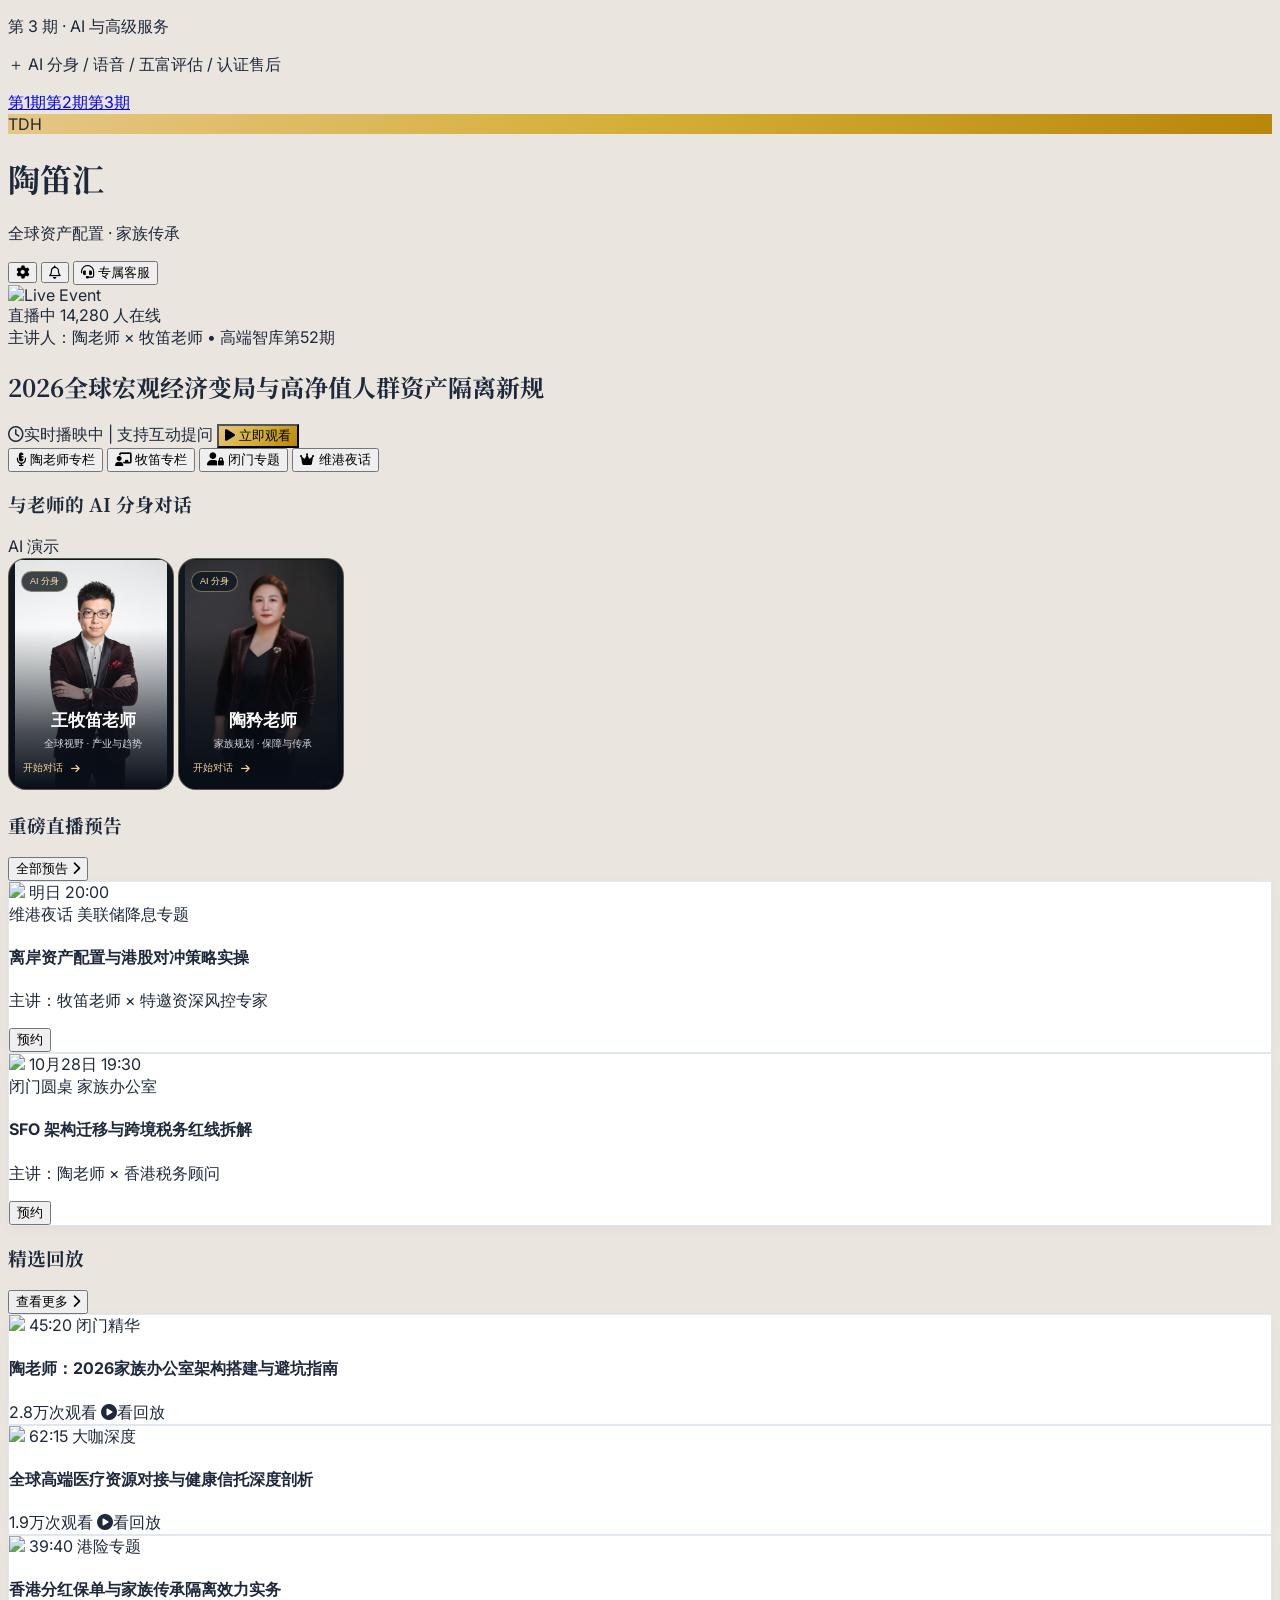
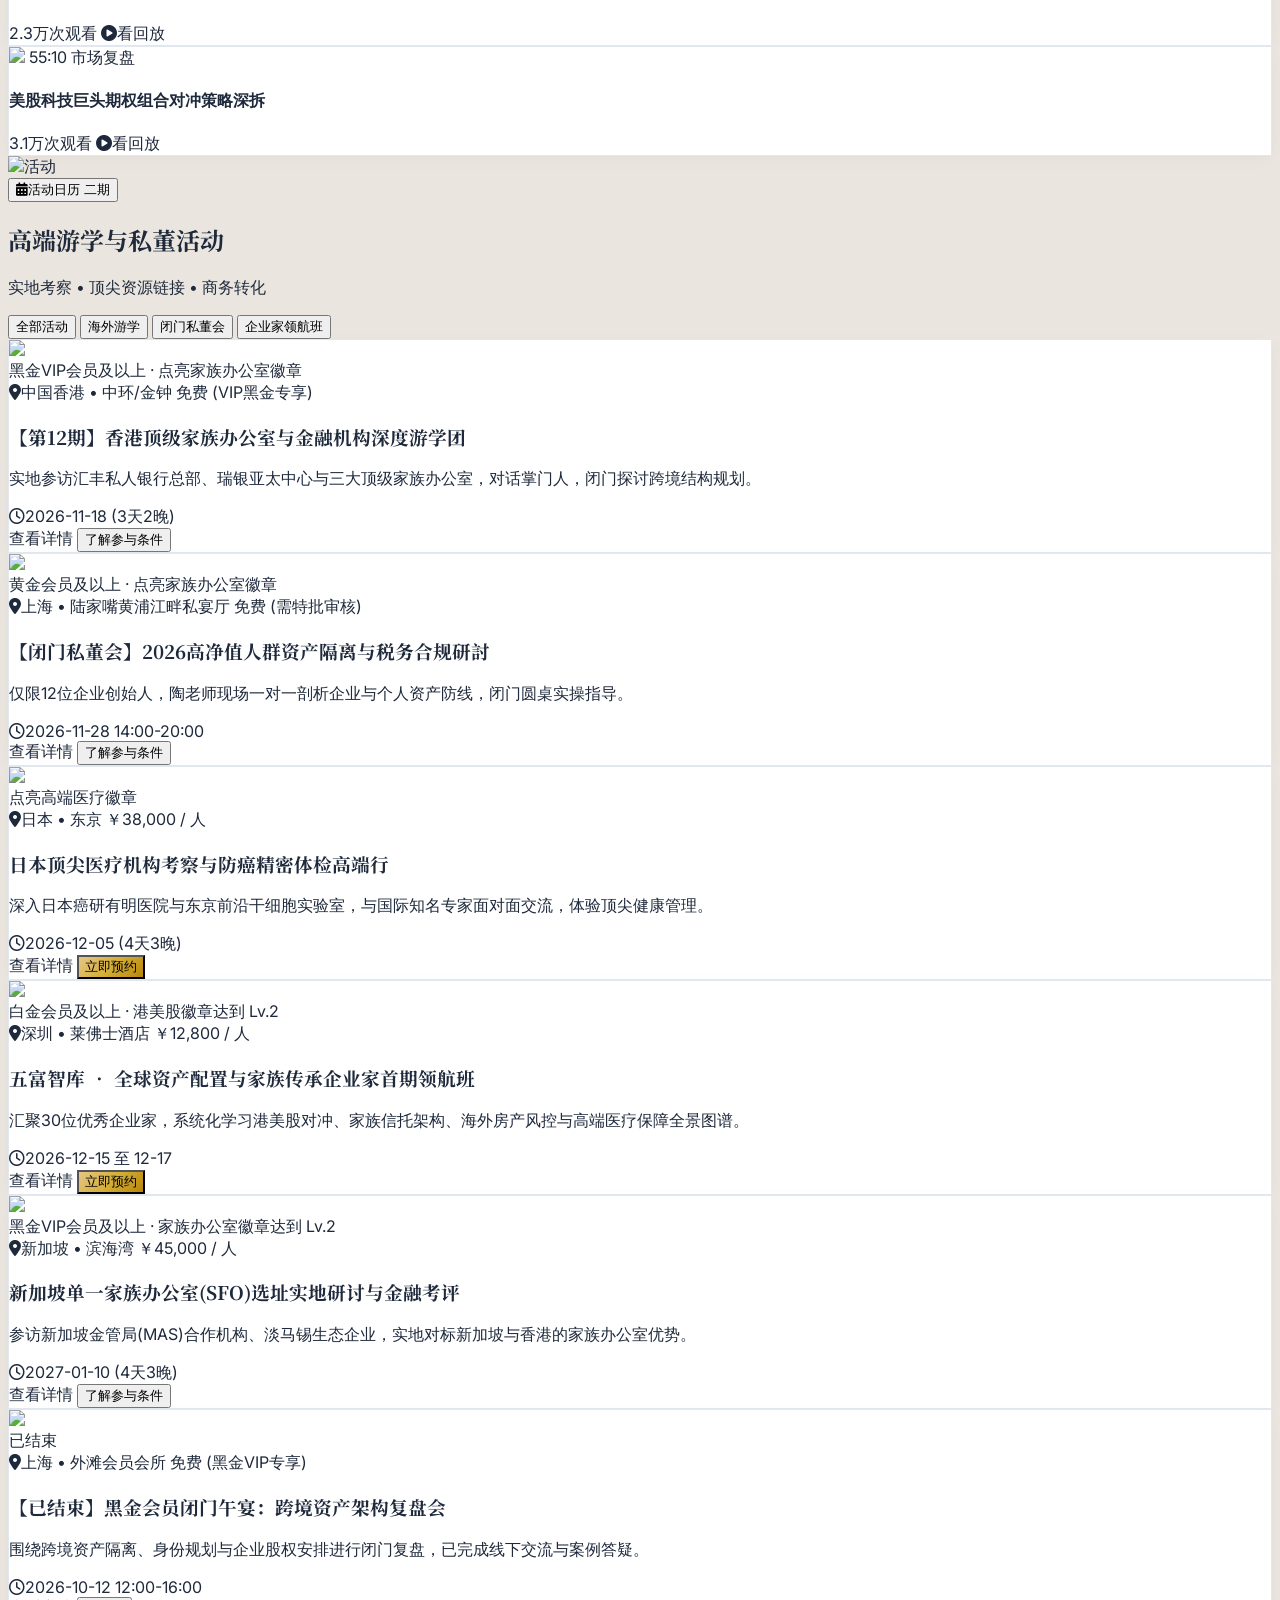
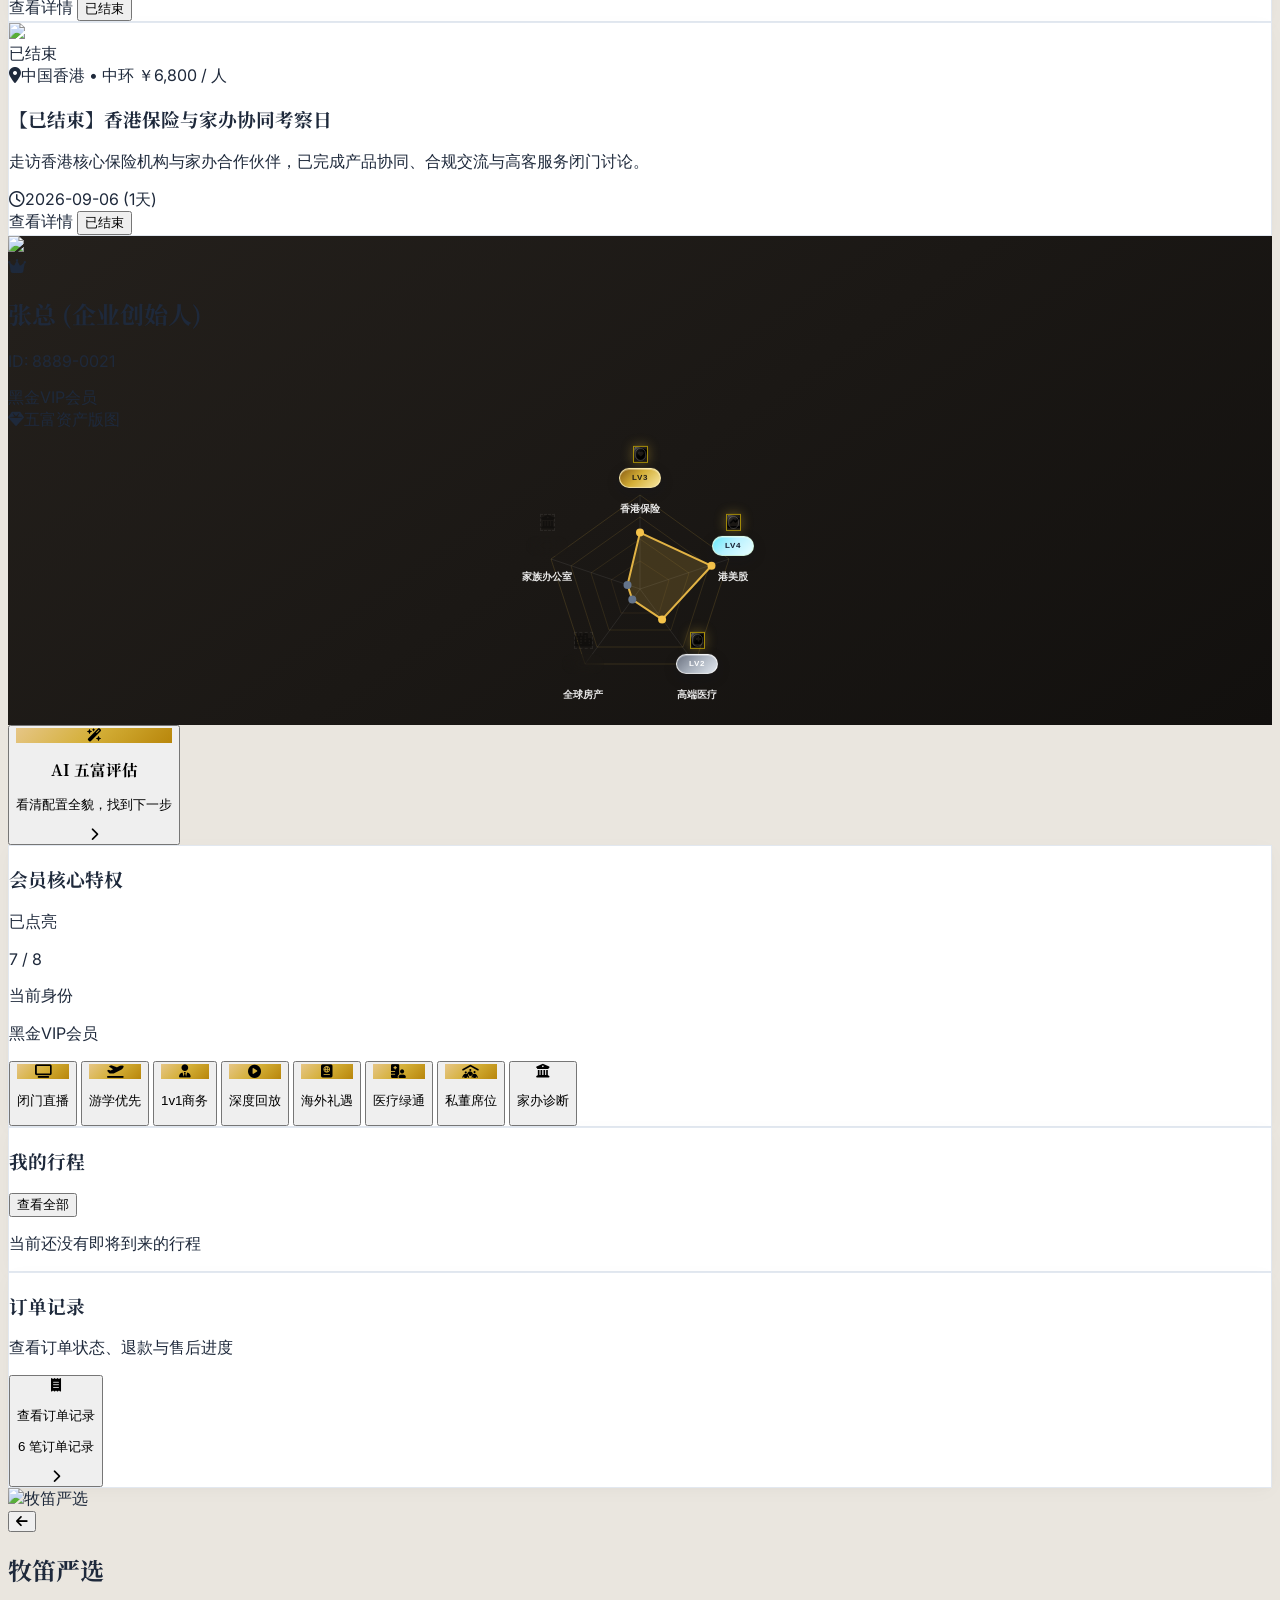
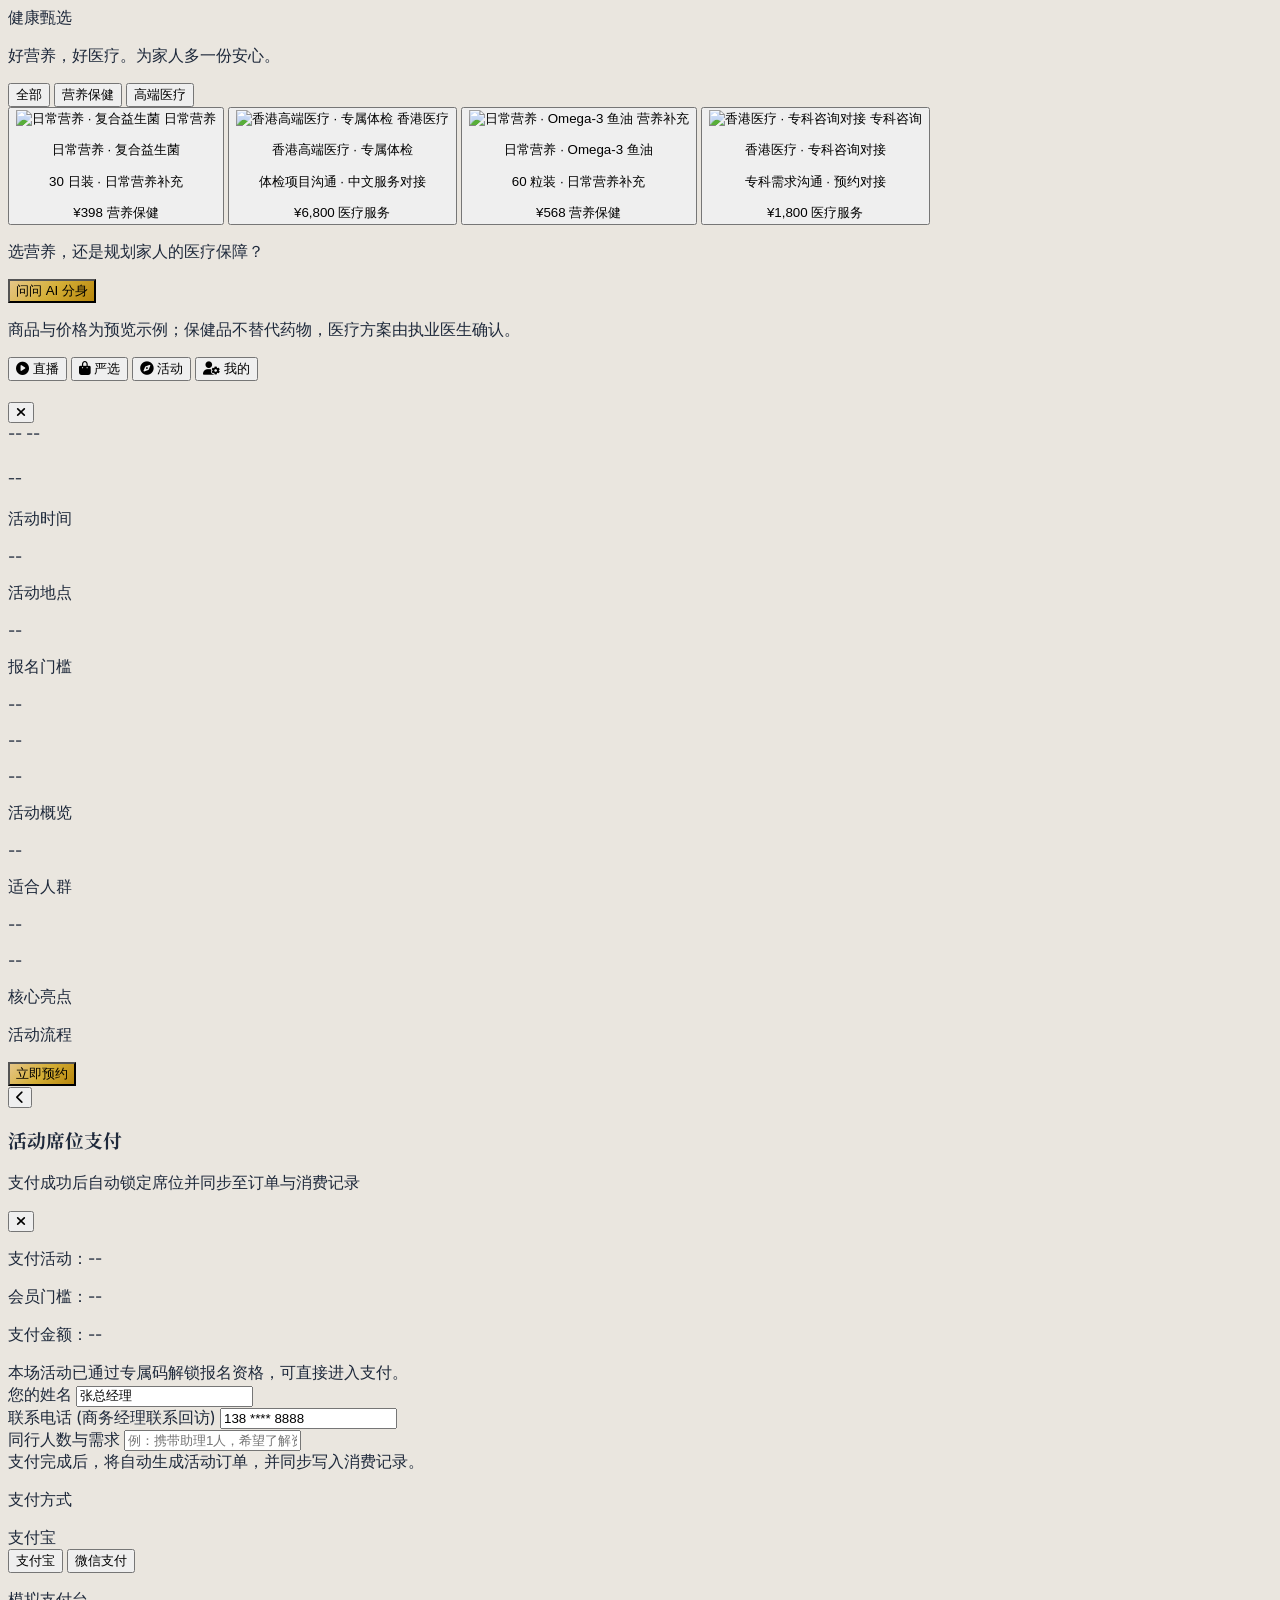
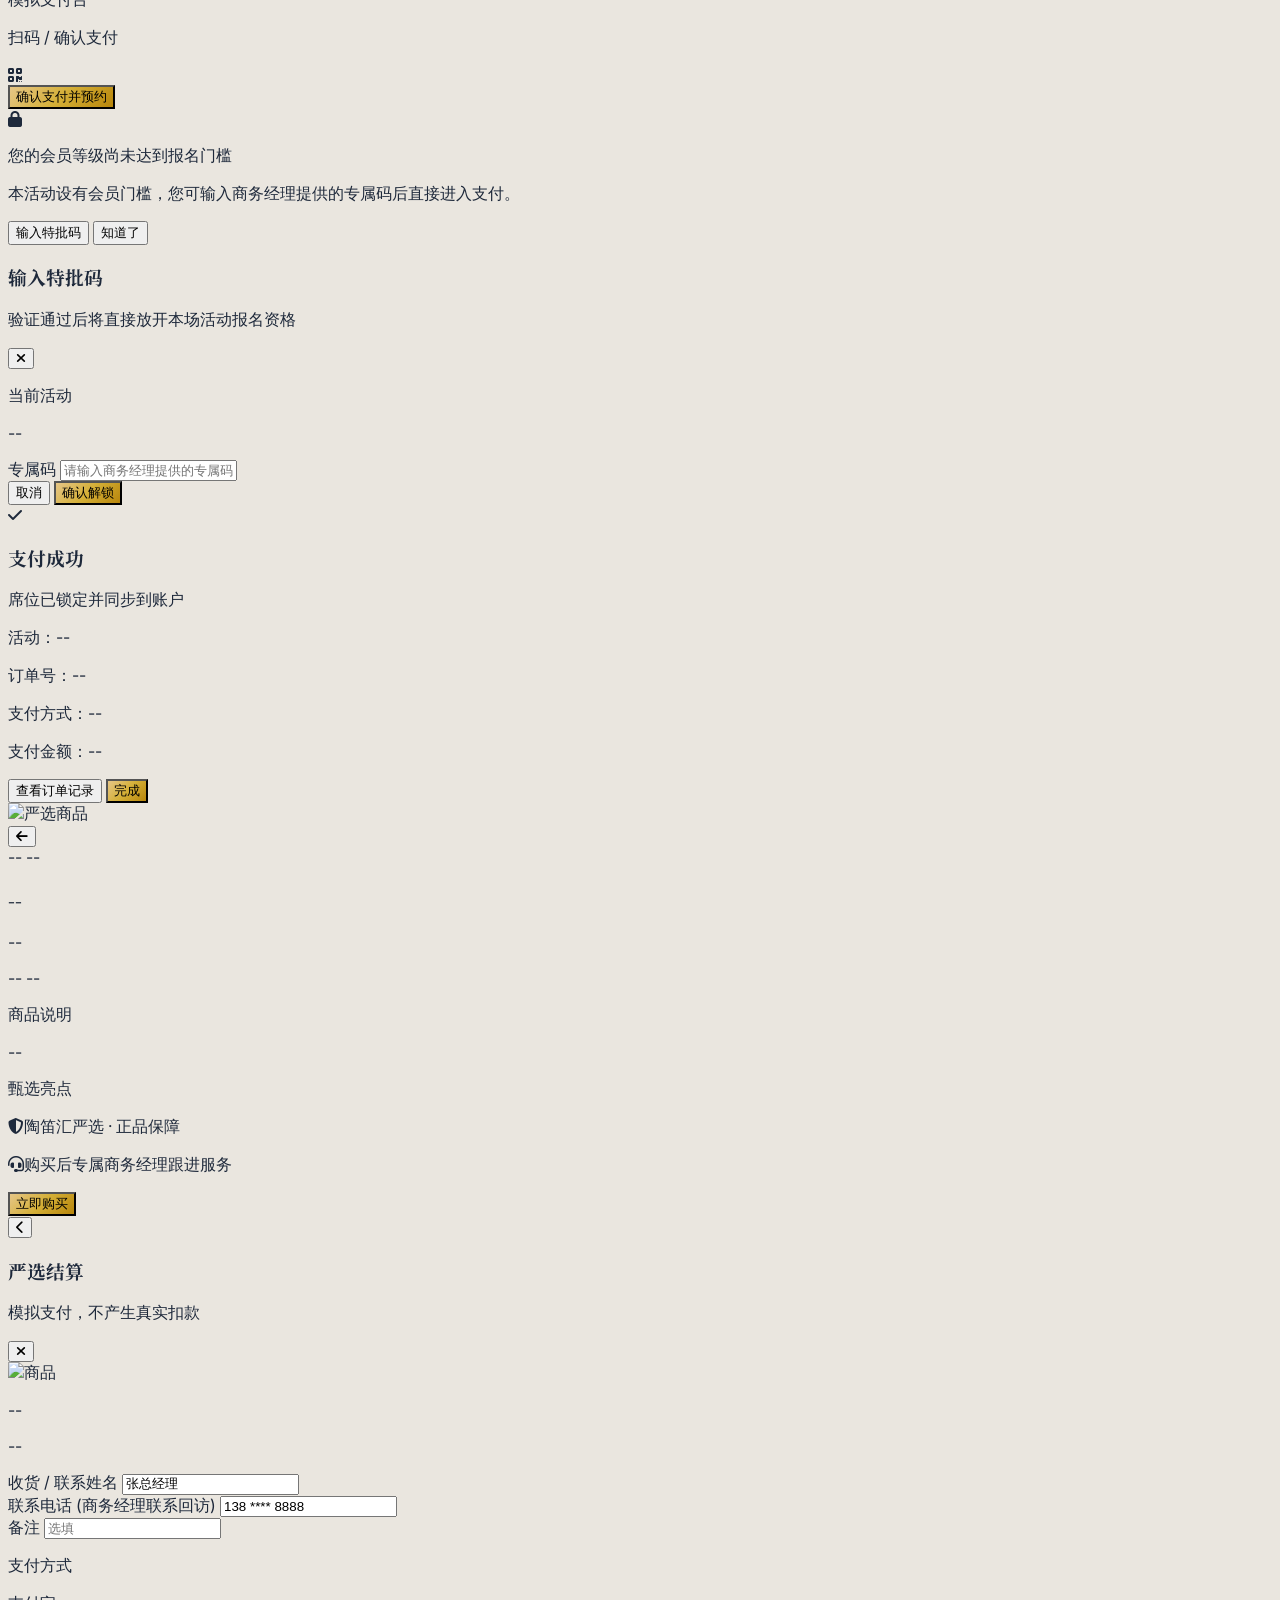
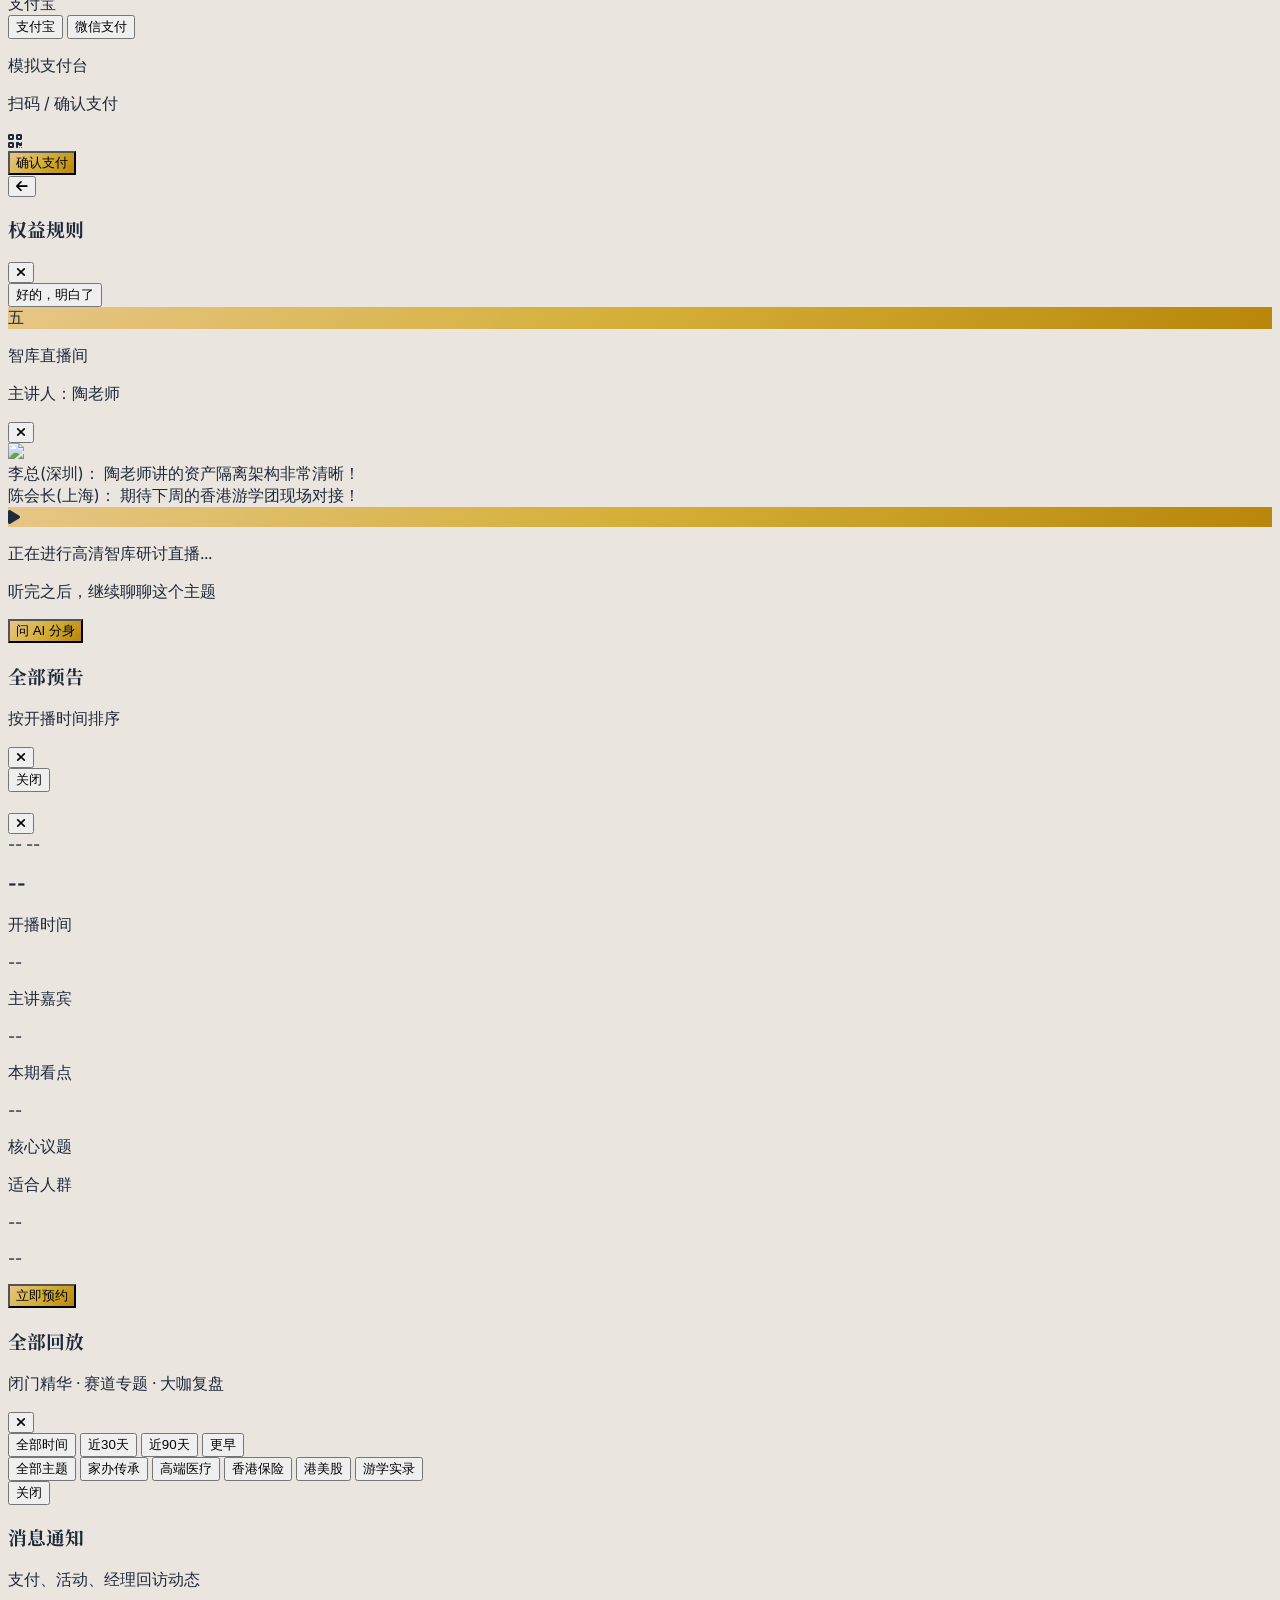
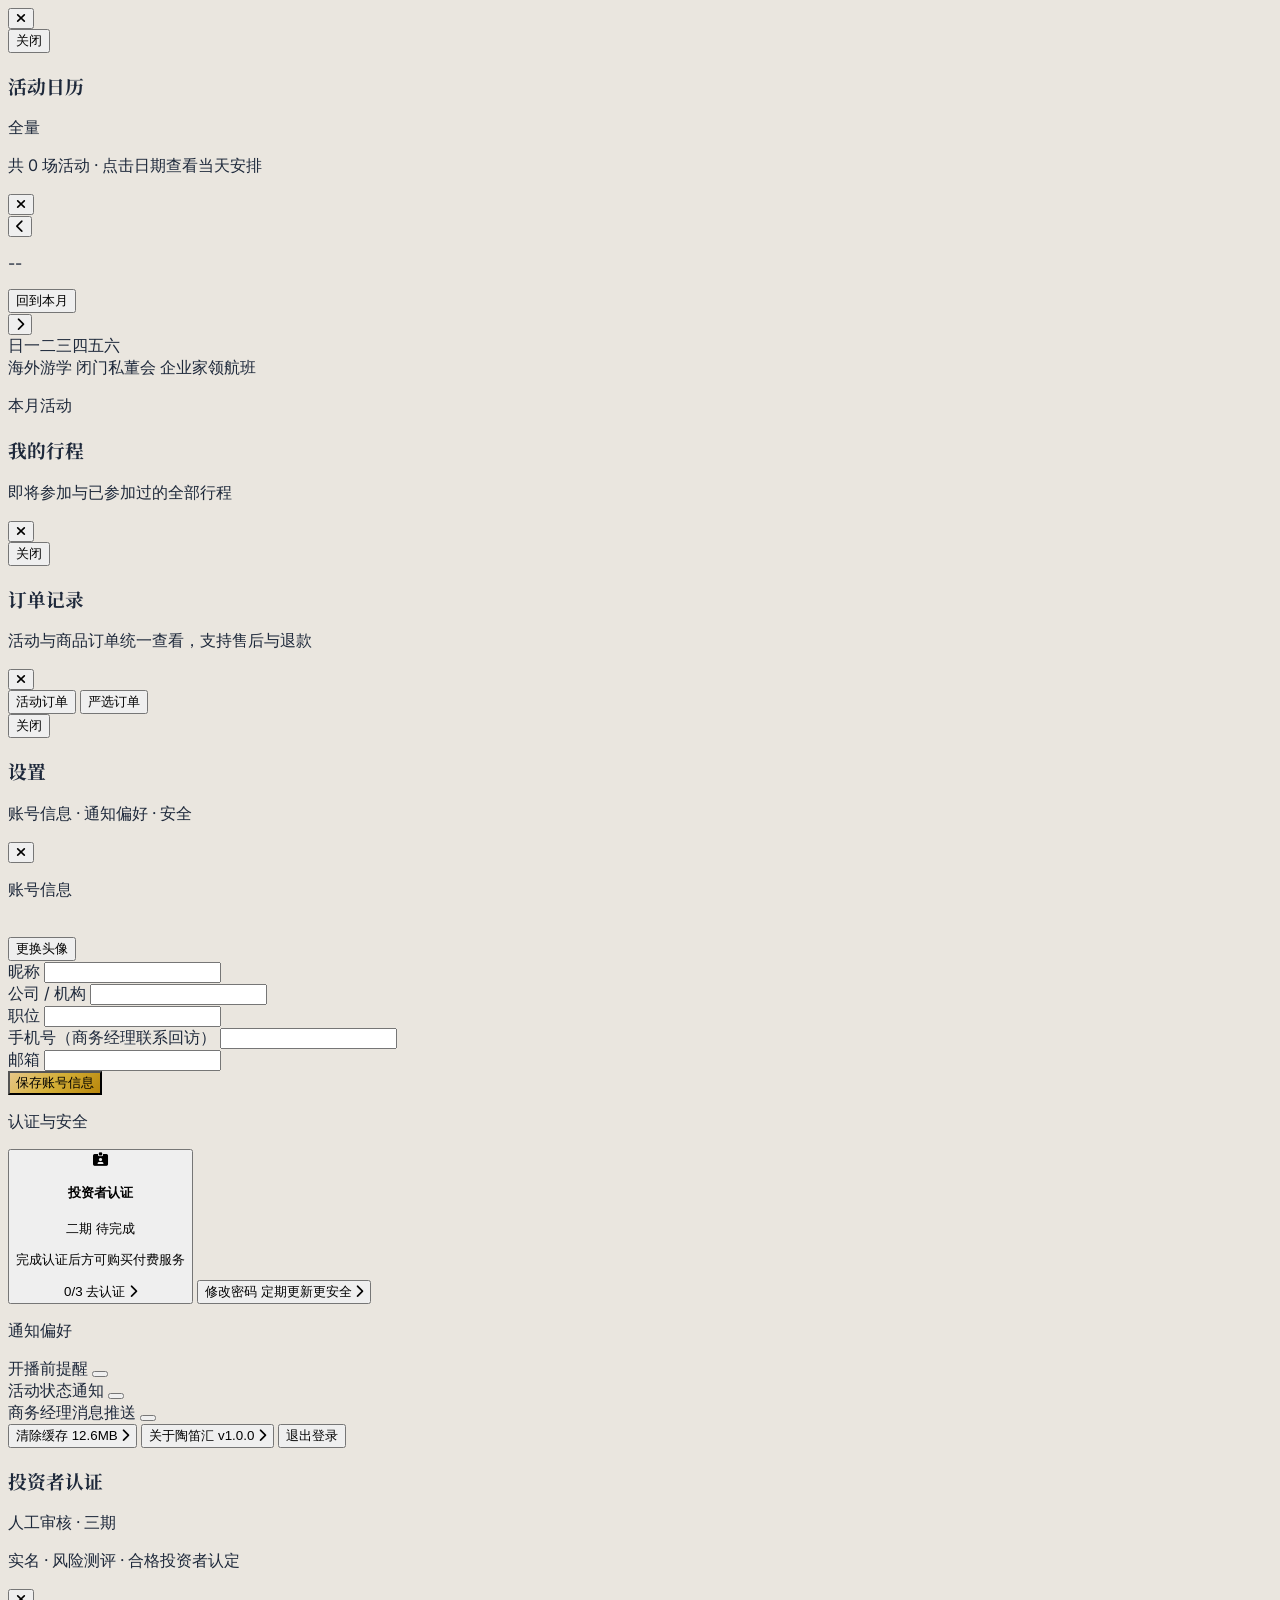
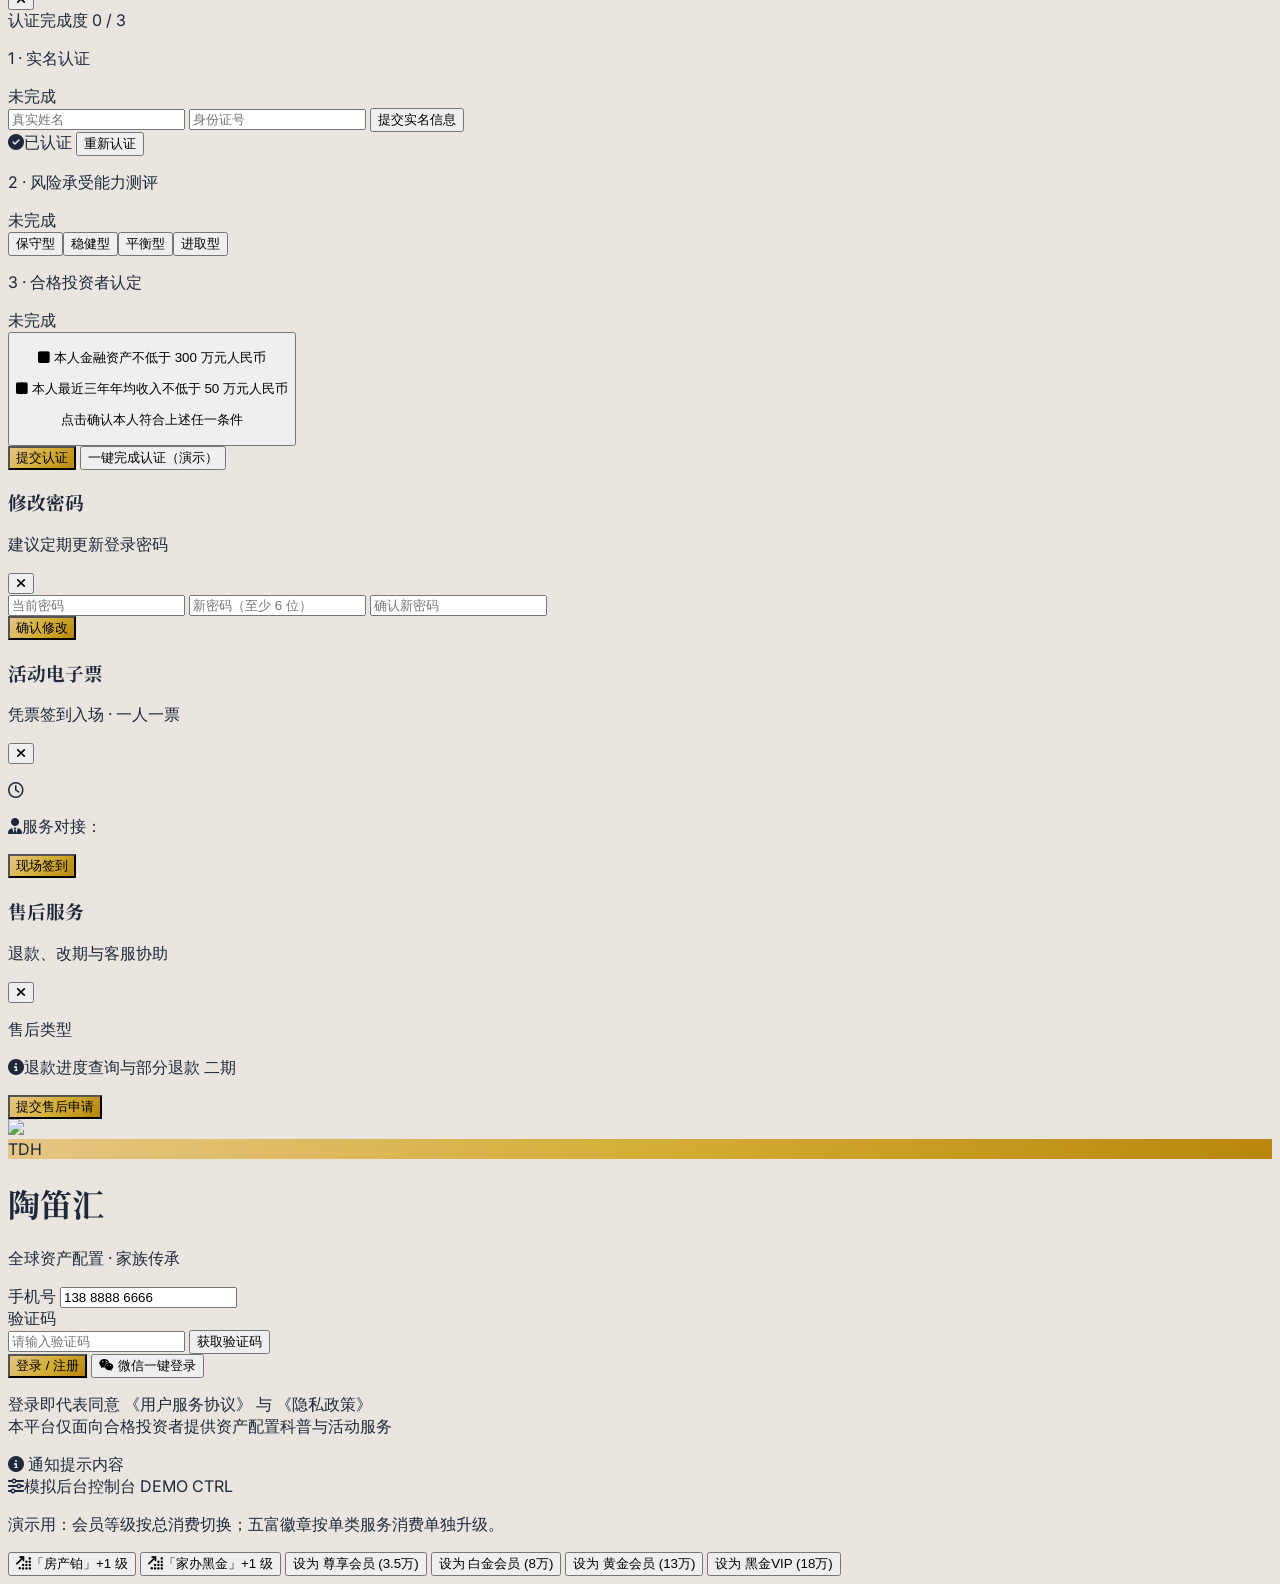
==== commit 05416e36: "feat: 按业务依赖重分三期并恢复专栏与纯音频回复 一期聚焦观看报名支付闭环，二期交付严选与会员经营，三期开放 AI 和高级服务；同步预览、说明与分期回归测试。" ====
--- a/code_artifact.html
+++ b/code_artifact.html
@@ -8,7 +8,7 @@
     <script src="https://cdn.tailwindcss.com"></script>
     <!-- FontAwesome Icons -->
     <link rel="stylesheet" href="https://cdnjs.cloudflare.com/ajax/libs/font-awesome/6.4.0/css/all.min.css">
-    <link rel="stylesheet" href="./ai-experience.css?v=20261121-ai6">
+    <link rel="stylesheet" href="./ai-experience.css?v=20261121-phase9">
     <!-- Google Fonts Inter & Noto Serif SC -->
     <link href="https://fonts.googleapis.com/css2?family=Noto+Serif+SC:wght@500;600;700&family=Inter:wght@300;400;500;600;700&display=swap" rel="stylesheet">
     
@@ -245,9 +245,9 @@
                     <i class="fa-regular fa-bell text-lg"></i>
                     <span id="unread-dot" class="absolute top-1.5 right-1.5 w-2 h-2 bg-red-500 rounded-full border border-white"></span>
                 </button>
-                <button onclick="toggleAiChat()" class="relative px-2.5 py-1.5 rounded-full bg-amber-50 border border-amber-200 text-amber-800 text-xs font-semibold flex items-center space-x-1 hover:bg-amber-100 transition shadow-sm">
+                <button id="header-customer-service" onclick="toggleCustomerService()" class="relative px-2.5 py-1.5 rounded-full bg-amber-50 border border-amber-200 text-amber-800 text-xs font-semibold flex items-center space-x-1 hover:bg-amber-100 transition shadow-sm">
                     <i class="fa-solid fa-headset text-amber-600"></i>
-                    <span>AI 分身</span>
+                    <span>专属客服</span>
                 </button>
             </div>
         </header>
@@ -289,7 +289,26 @@
                     </div>
                 </div>
 
-                <section aria-label="老师 AI 分身" class="space-y-3">
+                <nav id="home-column-shortcuts" aria-label="首页专栏" class="grid grid-cols-4 gap-2">
+                    <button onclick="openHomeColumn('tao')" class="flex flex-col items-center px-1 py-3 rounded-xl bg-white border border-slate-200 hover:border-amber-400 shadow-sm transition">
+                        <span class="w-10 h-10 rounded-full bg-amber-50 border border-amber-200 text-amber-700 flex items-center justify-center text-lg mb-1.5"><i class="fa-solid fa-microphone-lines"></i></span>
+                        <span class="text-[11px] text-slate-700 font-semibold">陶老师专栏</span>
+                    </button>
+                    <button onclick="openHomeColumn('mudi')" class="flex flex-col items-center px-1 py-3 rounded-xl bg-white border border-slate-200 hover:border-amber-400 shadow-sm transition">
+                        <span class="w-10 h-10 rounded-full bg-amber-50 border border-amber-200 text-amber-700 flex items-center justify-center text-lg mb-1.5"><i class="fa-solid fa-chalkboard-user"></i></span>
+                        <span class="text-[11px] text-slate-700 font-semibold">牧笛专栏</span>
+                    </button>
+                    <button onclick="openHomeColumn('closed')" class="flex flex-col items-center px-1 py-3 rounded-xl bg-white border border-slate-200 hover:border-amber-400 shadow-sm transition">
+                        <span class="w-10 h-10 rounded-full bg-amber-50 border border-amber-200 text-amber-700 flex items-center justify-center text-lg mb-1.5"><i class="fa-solid fa-user-lock"></i></span>
+                        <span class="text-[11px] text-slate-700 font-semibold">闭门专题</span>
+                    </button>
+                    <button onclick="openHomeColumn('harbour')" class="flex flex-col items-center px-1 py-3 rounded-xl bg-white border border-slate-200 hover:border-amber-400 shadow-sm transition">
+                        <span class="w-10 h-10 rounded-full bg-amber-50 border border-amber-200 text-amber-700 flex items-center justify-center text-lg mb-1.5"><i class="fa-solid fa-crown"></i></span>
+                        <span class="text-[11px] text-slate-700 font-semibold">维港夜话</span>
+                    </button>
+                </nav>
+
+                <section data-ph="3" aria-label="老师 AI 分身" class="space-y-3">
                     <div class="flex justify-between items-center">
                         <h3 class="serif-title text-base font-bold text-slate-900">与老师的 AI 分身对话</h3>
                         <span class="text-[10px] text-amber-700">AI 演示</span>
@@ -473,7 +492,7 @@
                     </div>
                 </div>
 
-                <button id="ai-assessment-entry" onclick="openWealthAssessment()" class="w-full text-left rounded-2xl p-4 bg-slate-950 text-white border border-amber-400/30 flex items-center justify-between gap-3 shadow-lg">
+                <button data-ph="3" id="ai-assessment-entry" onclick="openWealthAssessment()" class="w-full text-left rounded-2xl p-4 bg-slate-950 text-white border border-amber-400/30 flex items-center justify-between gap-3 shadow-lg">
                     <div class="flex items-center gap-3">
                         <div class="w-11 h-11 rounded-2xl gold-gradient-bg flex items-center justify-center text-slate-950"><i class="fa-solid fa-wand-magic-sparkles"></i></div>
                         <div>
@@ -539,7 +558,7 @@
 
             </section>
 
-            <!-- 严选：三期共同的健康商品与医疗服务入口 -->
+            <!-- 严选：二期开放健康商品与医疗服务 -->
             <section id="page-mall" class="hidden pb-4 space-y-5">
                 <!-- 顶部头图 -->
                 <div class="relative h-44 overflow-hidden">
@@ -569,7 +588,7 @@
                         <div id="mall-product-grid" class="grid grid-cols-2 gap-3"></div>
                     </div>
 
-                    <div class="p-4 rounded-xl border border-dashed border-amber-300 text-center space-y-2 bg-amber-50/50">
+                    <div data-ph="3" class="p-4 rounded-xl border border-dashed border-amber-300 text-center space-y-2 bg-amber-50/50">
                         <p class="text-xs text-slate-600">选营养，还是规划家人的医疗保障？</p>
                         <button onclick="openTeacherChat('tao', '如何选择香港高端医疗服务？')" class="px-4 py-2 rounded-xl gold-gradient-bg text-slate-950 text-xs font-bold shadow hover:brightness-105">
                             问问 AI 分身
@@ -587,7 +606,7 @@
                 <i class="fa-solid fa-circle-play text-lg"></i>
                 <span class="text-[10px] font-bold">直播</span>
             </button>
-            <button onclick="switchTab('mall')" id="nav-mall" class="flex flex-col items-center space-y-1 text-slate-400 hover:text-slate-600 transition">
+            <button data-ph="2" onclick="switchTab('mall')" id="nav-mall" class="flex flex-col items-center space-y-1 text-slate-400 hover:text-slate-600 transition">
                 <i class="fa-solid fa-bag-shopping text-lg"></i>
                 <span class="text-[10px] font-medium">严选</span>
             </button>
@@ -984,7 +1003,7 @@
                     </div>
                 </div>
 
-                <div class="p-4 bg-slate-900 border-t border-slate-800 flex items-center space-x-3 text-white">
+                <div data-ph="3" class="p-4 bg-slate-900 border-t border-slate-800 flex items-center space-x-3 text-white">
                     <p class="flex-1 text-xs text-slate-300">听完之后，继续聊聊这个主题</p>
                     <button onclick="discussViewingTopic()" class="px-4 py-2 rounded-full gold-gradient-bg text-slate-950 text-xs font-bold">
                         问 AI 分身
@@ -1869,8 +1888,15 @@
             const byText = (scopeSel, sel, txt) =>
                 [...document.querySelectorAll(`${scopeSel} ${sel}`)].find(e => e.textContent.includes(txt));
 
+            ph(document.getElementById('page-mall'), 2);
+            ph(document.getElementById('mall-detail-modal'), 2);
+            ph(document.getElementById('mall-buy-modal'), 2);
+            ph(document.getElementById('trade-tab-goods'), 2);
+            ph(node('.replay-time-btn')?.parentElement?.parentElement, 2);
+            ph(node('#live-modal button[onclick="discussViewingTopic()"]'), 3);
+
             if (PHASE < 3) {
-                // 严选和 AI 已调整为三期共同能力；认证与售后仍在三期。
+                // 三期才开放 AI、认证与售后。
                 ph(document.getElementById('compliance-modal'), 3);
                 ph(document.getElementById('after-sales-modal'), 3);
                 ph(document.getElementById('settings-compliance-entry'), 3);
@@ -1879,7 +1905,7 @@
             }
 
             if (PHASE < 2) {
-                // —— 二期功能：会员体系 / 徽章 / 特权 / 频道完善 / 活动服务 ——
+                // 二期开放会员体系、徽章、特权与进阶活动服务。
                 ph(document.getElementById('notification-modal'), 2);
                 ph(document.getElementById('activity-calendar-modal'), 2);
                 ph(document.getElementById('special-access-modal'), 2);
@@ -1904,18 +1930,18 @@
             const main = document.querySelector('main');
             const shell = main ? main.parentElement : null;
             if (!shell) return;
-            const names = { 1: '极简基础版', 2: '内容与会员服务', 3: '交易与服务扩展' };
+            const names = { 1: '基础业务闭环', 2: '内容与会员经营', 3: 'AI 与高级服务' };
             const scope = {
-                1: '直播 · 严选 · AI 分身 · AI 五富评估',
-                2: '＋ 会员等级 / 五富徽章 / 特权 / 活动日历',
-                3: '＋ 投资者认证 / 售后退款'
+                1: '直播 / 四专栏 / 活动支付 / 行程订单',
+                2: '＋ 严选 / 医疗预约 / 会员权益 / 日历通知',
+                3: '＋ AI 分身 / 语音 / 五富评估 / 认证售后'
             };
             const pills = [1, 2, 3].map(n => {
                 const active = n === PHASE;
                 const cls = active
                     ? 'bg-amber-400 text-slate-950 border-amber-300'
                     : 'bg-slate-900 text-slate-400 border-slate-700 hover:text-amber-300';
-                return `<a href="?phase=${n}&v=20261121-ai6" class="px-2 py-0.5 rounded-full text-[10px] font-bold border transition ${cls}">第${n}期</a>`;
+                return `<a href="?phase=${n}&v=20261121-phase9" class="px-2 py-0.5 rounded-full text-[10px] font-bold border transition ${cls}">第${n}期</a>`;
             }).join('');
             const bar = document.createElement('div');
             bar.className = 'w-full bg-slate-950 text-amber-300 px-3 py-1.5 border-b border-amber-400/30 flex items-center justify-between gap-2';
@@ -2118,6 +2144,7 @@
 
         function switchTab(tabId) {
             if (tabId === 'channels') tabId = 'mall';
+            if (tabId === 'mall' && PHASE < 2) return;
             const pages = ['home', 'activity', 'member', 'mall'];
             pages.forEach(p => {
                 const el = document.getElementById(`page-${p}`);
@@ -2281,6 +2308,7 @@
         }
 
         function setReplayTimeFilter(filter, btn) {
+            if (PHASE < 2) return;
             currentReplayTimeFilter = filter;
             document.querySelectorAll('.replay-time-btn').forEach(b => {
                 b.classList.remove('bg-amber-100', 'text-amber-900', 'border-amber-300', 'font-bold');
@@ -2292,6 +2320,7 @@
         }
 
         function setReplayTopicFilter(filter, btn) {
+            if (PHASE < 2) return;
             currentReplayTopicFilter = filter;
             document.querySelectorAll('.replay-topic-btn').forEach(b => {
                 b.classList.remove('bg-amber-100', 'text-amber-900', 'border-amber-300', 'font-bold');
@@ -3516,6 +3545,7 @@
         }
 
         function setTradeRecordsTab(tab) {
+            if (tab === 'goods' && PHASE < 2) return;
             currentTradeRecordsTab = tab;
             renderTradeRecords();
         }
@@ -3577,6 +3607,7 @@
         }
 
         function openMallProductDetail(id) {
+            if (PHASE < 2) return;
             const p = getMallProduct(id);
             if (!p) return;
             currentMallProduct = p;
@@ -3615,6 +3646,7 @@
         }
 
         function openMallBuyModal(id, fromDetail = false) {
+            if (PHASE < 2) return;
             const p = getMallProduct(id);
             if (!p) return;
             const amount = p.price || 0;
@@ -3848,6 +3880,7 @@
         }
 
         function openComplianceModal() {
+            if (PHASE < 3) return;
             const nameEl = document.getElementById('input-real-name');
             const idEl = document.getElementById('input-real-id');
             if (nameEl) nameEl.value = '';
@@ -3969,6 +4002,7 @@
         }
 
         function openAfterSalesModal(orderId) {
+            if (PHASE < 3) return;
             const order = appState.orders.find(o => o.id === orderId);
             if (!order) return;
             currentAfterSalesOrder = order;
@@ -4394,6 +4428,6 @@
         }
 
     </script>
-    <script src="./ai-experience.js?v=20261121-ai6"></script>
+    <script src="./ai-experience.js?v=20261121-phase9"></script>
 </body>
 </html>
--- a/ai-experience.css
+++ b/ai-experience.css
@@ -25,6 +25,8 @@
 .teacher-portrait span { font-size: 10px; color: #c5d0dd; }
 .teacher-portrait button { width: fit-content; font-size: 10px; padding: 5px 9px; color: #ffe9ba; border: 1px solid #cfb47a77; border-radius: 20px; }
 .teacher-portrait small { display: block; font-size: 9px; color: #c1cad5; line-height: 1.6; }
+.teacher-portrait p, .teacher-portrait #teacher-portrait-source { padding-right: 78px; }
+.teacher-portrait .teacher-portrait-call { position: absolute; top: 12px; right: 12px; background: #e8ce9d; color: #172235; font-weight: bold; border-color: #f4dfb9; padding: 8px 10px; }
 .teacher-wave { position: absolute; bottom: 8px; left: 18px; display: flex; align-items: center; gap: 4px; height: 18px; }
 .teacher-wave i { display: block; width: 3px; height: 5px; border-radius: 4px; background: #f6d594; }
 .speaking .teacher-wave i { animation: teacher-voice .7s infinite alternate; }
@@ -74,7 +76,6 @@
 .listening .teacher-input .teacher-input-mic { color: white; background: #947039; }
 .teacher-chat-toolbar { display: flex; align-items: center; gap: 8px; justify-content: space-between; padding: 6px 14px max(12px,env(safe-area-inset-bottom)); background: white; flex-shrink: 0; }
 .teacher-chat-toolbar p { font-size: 10px; line-height: 1.5; color: #697586; flex: 1; }
-.teacher-chat-toolbar button { white-space: nowrap; background: #eae1d0; color: #64502e; border: 1px solid #d8c49d; border-radius: 20px; font-size: 11px; padding: 7px 11px; }
 .teacher-dialog.voice-mode { background: #101c2b; color: #f6e8cd; }
 .voice-mode .teacher-switch { background: #ffffff0d; }
 .voice-mode .teacher-switch button { color: #b7c3d1; }
@@ -82,6 +83,7 @@
 .teacher-call-panel { display: flex; flex: 1; min-height: 0; flex-direction: column; padding: 0 16px max(12px,env(safe-area-inset-bottom)); }
 .teacher-call-stage { flex: 1; min-height: 120px; position: relative; overflow: hidden; border-radius: 20px; background: #182638; border: 1px solid #d8bd8350; }
 .teacher-call-stage > img { width: 100%; height: 100%; position: absolute; inset: 0; object-fit: cover; object-position: center 15%; }
+.teacher-call-stage > audio { display: none; }
 .teacher-call-shade { position: absolute; inset: 0; background: linear-gradient(180deg,#0b152033,transparent 35%,#0a1324ee); }
 .teacher-call-badge { position: absolute; left: 12px; top: 12px; color: #fbe3b5; background: #142134bd; border: 1px solid #efd59f50; border-radius: 20px; padding: 5px 9px; font-size: 9px; }
 .teacher-call-photo { position: absolute; right: 12px; top: 12px; font-size: 9px; border-radius: 20px; padding: 5px 8px; background: #142134bd; color: #e5eaf0; }
@@ -106,9 +108,20 @@
 .teacher-call-disclaimer { font-size: 9px; text-align: center; color: #8696aa; flex-shrink: 0; }
 .reference-overlay { z-index: 85; }
 .teacher-reference-dialog { max-height: 92dvh; }
-.teacher-reference-dialog video { width: 100%; min-height: 0; max-height: 65dvh; object-fit: contain; background: #080f1c; }
+.teacher-reference-dialog audio { width: calc(100% - 36px); margin: 20px 18px 4px; }
 .teacher-reference-topic { font-size: 12px; font-weight: bold; padding: 12px 18px 0; flex-shrink: 0; }
 .teacher-reference-note { font-size: 10px; line-height: 1.7; color: #727c88; padding: 8px 18px max(16px,env(safe-area-inset-bottom)); flex-shrink: 0; }
+.customer-service-dialog { height: min(620px,82dvh); }
+.customer-service-subtitle { font-size: 10px; color: #c9b68f; margin-top: 4px; }
+.customer-service-note { font-size: 10px; color: #737b88; padding: 0 14px 12px; background: white; }
+.home-column-dialog { max-height: 85dvh; }
+.home-column-description { padding: 16px 18px 8px; font-size: 11px; color: #927445; flex-shrink: 0; }
+.home-column-list { overflow-y: auto; min-height: 0; padding: 8px 18px max(20px,env(safe-area-inset-bottom)); display: grid; gap: 12px; }
+.home-column-replay { display: flex; align-items: center; text-align: left; gap: 12px; padding: 12px; border: 1px solid #dfd6c5; background: white; border-radius: 14px; }
+.home-column-replay > img { width: 88px; height: 68px; object-fit: cover; border-radius: 9px; flex-shrink: 0; }
+.home-column-replay > span { display: grid; gap: 7px; min-width: 0; }
+.home-column-replay strong { font-size: 12px; line-height: 1.6; color: #172235; }
+.home-column-replay span span { font-size: 10px; line-height: 1.5; color: #827149; }
 @media (max-height:650px) { .teacher-call-transcript { max-height: 95px; margin-top: 8px; }.teacher-call-controls { padding-top: 8px; }.teacher-call-identity h3 { font-size: 20px; }.teacher-portrait > img { height: 90px; width: 80px; } }
 @keyframes teacher-voice { to { height: 18px; } }
 @keyframes radar-reveal { from { transform: scale(.94); opacity: .8; } to { transform: scale(1); opacity: 1; } }
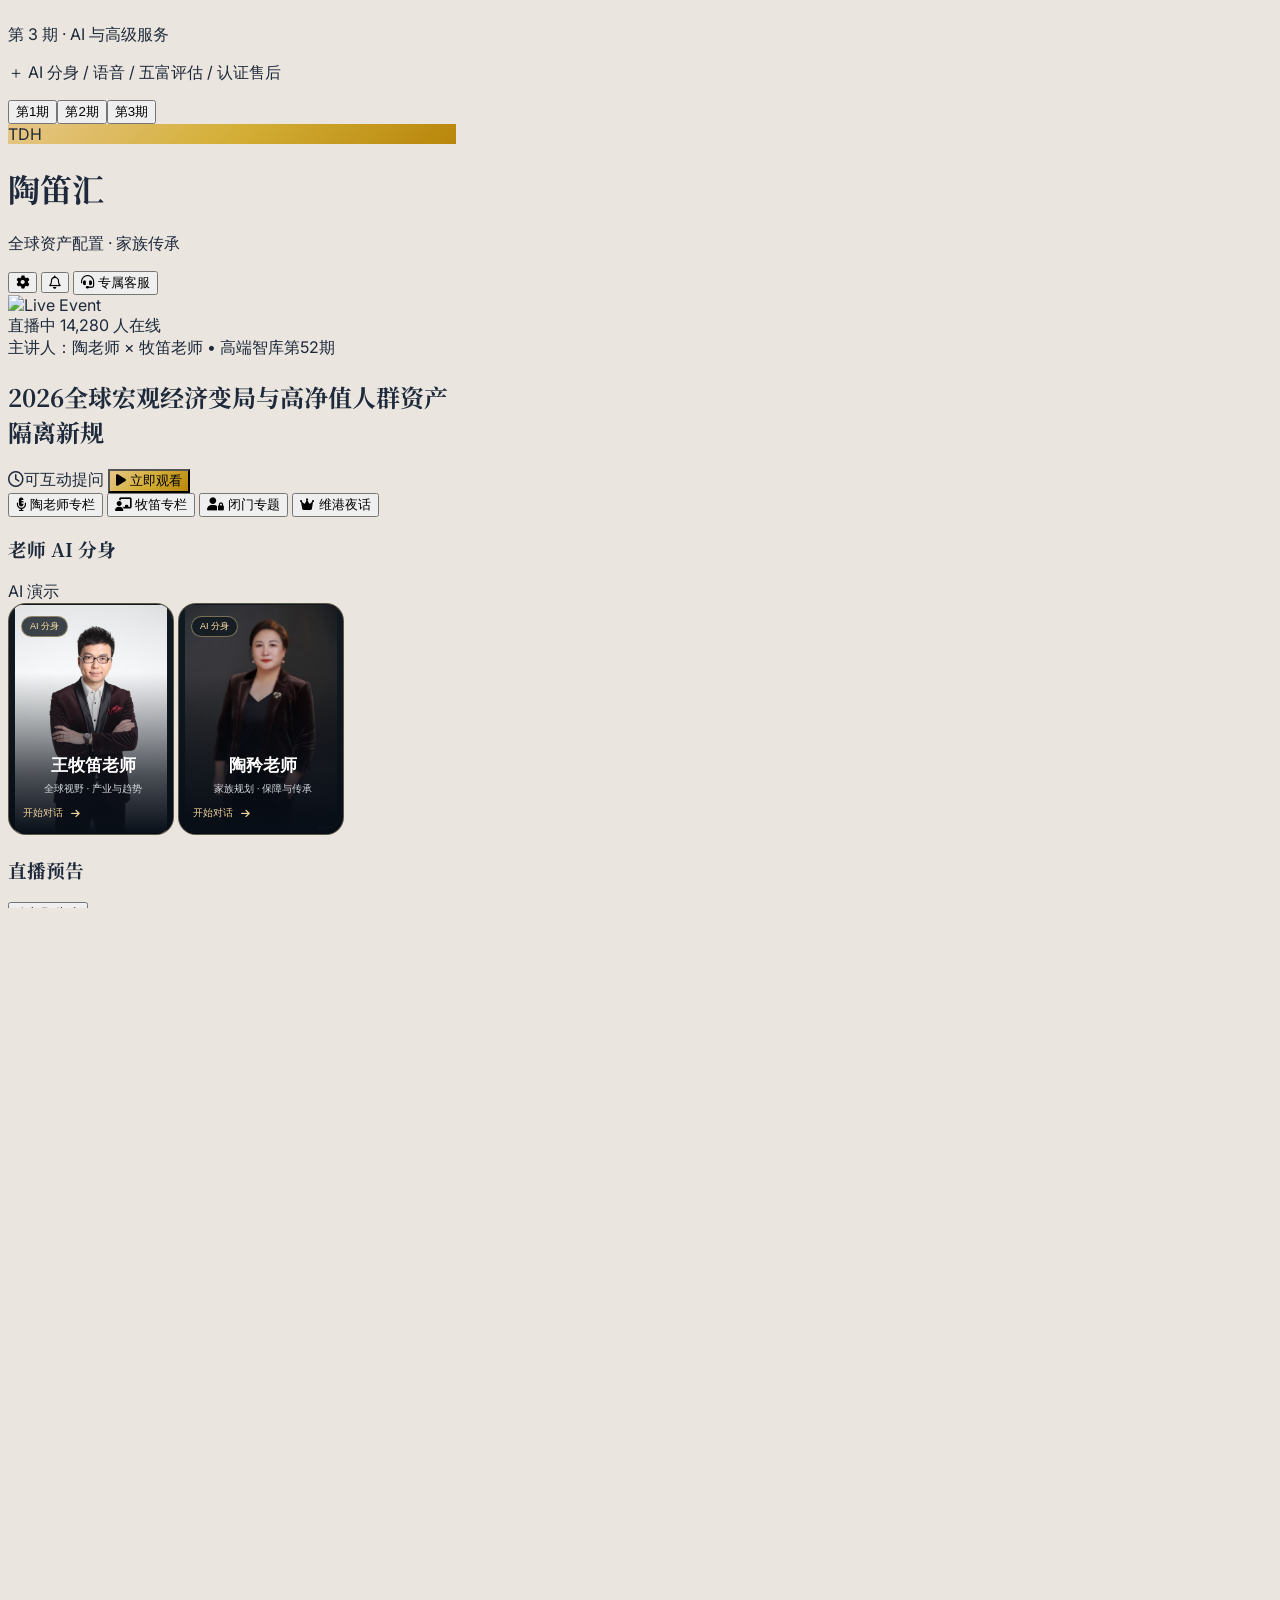
==== commit 26983592: "feat: 完善手机演示流程并重设计四个专栏 统一多级页面与轻量弹窗，支持即时切期和基础回放，精简文案并修复支付、退款、徽章及票券状态联动，便于产品经理演示和确认功能。" ====
--- a/code_artifact.html
+++ b/code_artifact.html
@@ -2,13 +2,16 @@
 <html lang="zh-CN">
 <head>
     <meta charset="UTF-8">
-    <meta name="viewport" content="width=device-width, initial-scale=1.0, maximum-scale=1.0, user-scalable=no">
+    <meta name="viewport" content="width=device-width, initial-scale=1.0, viewport-fit=cover">
     <title>陶笛汇 - 全球资产配置与家族传承平台</title>
     <!-- Tailwind CSS -->
     <script src="https://cdn.tailwindcss.com"></script>
     <!-- FontAwesome Icons -->
     <link rel="stylesheet" href="https://cdnjs.cloudflare.com/ajax/libs/font-awesome/6.4.0/css/all.min.css">
-    <link rel="stylesheet" href="./ai-experience.css?v=20261121-phase9">
+    <link rel="stylesheet" href="./ai-experience.css?v=20261122-clean16">
+    <link rel="stylesheet" href="./mobile-navigation.css?v=20261122-mixed13">
+    <link rel="stylesheet" href="./watch-experience.css?v=20261122-basic17">
+    <link rel="stylesheet" href="./column-experience.css?v=20261122-column19">
     <!-- Google Fonts Inter & Noto Serif SC -->
     <link href="https://fonts.googleapis.com/css2?family=Noto+Serif+SC:wght@500;600;700&family=Inter:wght@300;400;500;600;700&display=swap" rel="stylesheet">
     
@@ -219,10 +222,10 @@
 <body class="flex justify-center min-h-screen">
 
     <!-- Mobile Frame Container -->
-    <div class="w-full max-w-md bg-sand-50 min-h-screen flex flex-col relative overflow-hidden shadow-2xl border-x border-slate-300">
+    <div id="mobile-app-shell" class="w-full max-w-md bg-sand-50 min-h-screen flex flex-col relative overflow-hidden shadow-2xl border-x border-slate-300">
 
         <!-- Top Header Bar -->
-        <header class="sticky top-0 z-40 bg-white/90 backdrop-blur-md px-4 pt-3 pb-2 border-b border-amber-900/10 flex items-center justify-between shadow-sm">
+        <header id="app-header" class="sticky top-0 z-40 bg-white/90 backdrop-blur-md px-4 pt-3 pb-2 border-b border-amber-900/10 flex items-center justify-between shadow-sm">
             <div class="flex items-center space-x-2.5 cursor-pointer" onclick="switchTab('home')">
                 <div class="relative w-10 h-10 rounded-2xl gold-gradient-bg shadow-md border border-white/80 overflow-hidden">
                     <div class="absolute inset-[2px] rounded-[14px] bg-slate-950/88 border border-amber-200/30"></div>
@@ -280,7 +283,7 @@
                             2026全球宏观经济变局与高净值人群资产隔离新规
                         </h2>
                         <div class="flex items-center justify-between pt-1">
-                            <span class="text-[11px] text-slate-300"><i class="fa-regular fa-clock mr-1"></i>实时播映中 | 支持互动提问</span>
+                            <span class="text-[11px] text-slate-300"><i class="fa-regular fa-clock mr-1"></i>可互动提问</span>
                             <button onclick="openLiveRoom('2026全球宏观经济变局与高净值人群资产隔离新规', '陶老师 × 牧笛老师')" class="px-3.5 py-1.5 rounded-xl gold-gradient-bg text-slate-900 font-bold text-xs shadow-lg hover:brightness-110 active:scale-95 transition flex items-center space-x-1">
                                 <i class="fa-solid fa-play text-xs"></i>
                                 <span>立即观看</span>
@@ -310,7 +313,7 @@
 
                 <section data-ph="3" aria-label="老师 AI 分身" class="space-y-3">
                     <div class="flex justify-between items-center">
-                        <h3 class="serif-title text-base font-bold text-slate-900">与老师的 AI 分身对话</h3>
+                        <h3 class="serif-title text-base font-bold text-slate-900">老师 AI 分身</h3>
                         <span class="text-[10px] text-amber-700">AI 演示</span>
                     </div>
                     <div id="teacher-avatar-cards" class="grid grid-cols-2 gap-3"></div>
@@ -321,7 +324,7 @@
                     <div class="flex justify-between items-center">
                         <h3 class="serif-title text-base font-bold text-slate-900 flex items-center space-x-2">
                             <span class="w-1.5 h-4 bg-amber-600 rounded-full"></span>
-                            <span>重磅直播预告</span>
+                            <span>直播预告</span>
                         </h3>
                         <button onclick="openAllPreviewsModal()" class="text-xs text-amber-700 hover:text-amber-800 font-medium flex items-center">
                             全部预告 <i class="fa-solid fa-chevron-right text-[10px] ml-1"></i>
@@ -356,8 +359,8 @@
                         <span class="ml-1 text-[9px] px-1 py-[1px] rounded bg-amber-400 text-slate-950 font-bold">二期</span>
                     </button>
                     <div class="absolute left-4 right-4 bottom-3.5 space-y-1">
-                        <h2 class="serif-title text-xl font-bold text-white">高端游学与私董活动</h2>
-                        <p class="text-[11px] text-white/75">实地考察 • 顶尖资源链接 • 商务转化</p>
+                        <h2 class="serif-title text-xl font-bold text-white">游学与私董会</h2>
+                        <p class="text-[11px] text-white/75">考察、交流、学习</p>
                     </div>
                 </div>
 
@@ -507,7 +510,7 @@
                 <div class="card-white rounded-2xl p-4 space-y-3">
                     <div class="flex justify-between items-center border-b border-slate-100 pb-2.5">
                         <h3 class="serif-title text-sm font-bold text-slate-900 flex items-center">
-                            <span class="w-1.5 h-3.5 bg-amber-600 rounded-full mr-2"></span>会员核心特权
+                            <span class="w-1.5 h-3.5 bg-amber-600 rounded-full mr-2"></span>会员权益
                         </h3>
                     </div>
                     <div id="member-rights-summary" class="flex items-center justify-between rounded-xl bg-slate-950 text-white px-3 py-2.5 border border-slate-800">
@@ -538,9 +541,8 @@
                 <div class="card-white rounded-2xl p-4 space-y-3">
                     <div class="border-b border-slate-100 pb-2.5 space-y-1">
                         <h3 class="serif-title text-sm font-bold text-slate-900 flex items-center">
-                            <span class="w-1.5 h-3.5 bg-amber-600 rounded-full mr-2"></span>订单记录
+                            <span class="w-1.5 h-3.5 bg-amber-600 rounded-full mr-2"></span>我的订单
                         </h3>
-                        <p class="text-[10px] text-slate-400">查看订单状态、退款与售后进度</p>
                     </div>
                     <button onclick="openTradeRecordsModal()" class="w-full flex items-center justify-between p-3 rounded-xl bg-slate-50 border border-slate-200 hover:bg-amber-50/60 transition active:scale-[0.99]">
                         <div class="flex items-center space-x-3">
@@ -548,8 +550,8 @@
                                 <i class="fa-solid fa-receipt"></i>
                             </div>
                             <div class="text-left">
-                                <p class="text-[11px] text-slate-800 font-medium">查看订单记录</p>
-                                <p class="text-[10px] text-slate-400 mt-0.5"><span id="order-count">6</span> 笔订单记录</p>
+                                <p class="text-[11px] text-slate-800 font-medium">全部订单</p>
+                                <p class="text-[10px] text-slate-400 mt-0.5"><span id="order-count">6</span> 笔</p>
                             </div>
                         </div>
                         <i class="fa-solid fa-chevron-right text-[11px] text-slate-400"></i>
@@ -565,16 +567,11 @@
                     <img id="mall-hero-img" src="" alt="牧笛严选" class="w-full h-full object-cover">
                     <div class="absolute inset-0 bg-gradient-to-t from-slate-950/90 via-slate-950/40 to-slate-950/25"></div>
 
-                    <button onclick="switchTab('home')" class="absolute top-3 left-3 w-9 h-9 rounded-full bg-slate-950/50 backdrop-blur border border-white/25 text-white flex items-center justify-center hover:bg-slate-950/75 transition" title="返回">
-                        <i class="fa-solid fa-arrow-left text-sm"></i>
-                    </button>
-
                     <div class="absolute left-4 right-4 bottom-3.5 space-y-1.5">
                         <div class="flex items-center space-x-2">
                             <h2 class="serif-title text-xl font-bold text-white">牧笛严选</h2>
-                            <span class="text-[9px] px-1.5 py-0.5 rounded-full bg-amber-400/90 text-slate-950 font-bold">健康甄选</span>
-                        </div>
-                        <p class="text-[11px] text-white/90">好营养，好医疗。为家人多一份安心。</p>
+                        </div>
+                        <p class="text-[11px] text-white/90">营养与医疗服务</p>
                     </div>
                 </div>
 
@@ -601,7 +598,7 @@
         </main>
 
         <!-- Bottom Tab Navigation -->
-        <nav class="fixed bottom-0 w-full max-w-md bg-white/95 backdrop-blur-lg border-t border-slate-200 px-2 py-2 flex justify-around items-center z-40 shadow-lg">
+        <nav id="app-tab-bar" class="fixed bottom-0 w-full max-w-md bg-white/95 backdrop-blur-lg border-t border-slate-200 px-2 py-2 flex justify-around items-center z-40 shadow-lg">
             <button onclick="switchTab('home')" id="nav-home" class="flex flex-col items-center space-y-1 text-amber-700 transition">
                 <i class="fa-solid fa-circle-play text-lg"></i>
                 <span class="text-[10px] font-bold">直播</span>
@@ -694,7 +691,6 @@
                         </button>
                         <div class="min-w-0">
                             <h3 class="serif-title text-base font-bold text-slate-900">活动席位支付</h3>
-                            <p class="text-[10px] text-slate-500">支付成功后自动锁定席位并同步至订单与消费记录</p>
                         </div>
                     </div>
                     <button onclick="closeBookingModal()" class="text-slate-400 hover:text-slate-600 flex-shrink-0"><i class="fa-solid fa-xmark text-lg"></i></button>
@@ -716,7 +712,7 @@
                         <input id="input-booking-name" type="text" value="张总经理" class="w-full bg-slate-50 border border-slate-300 rounded-lg p-2 text-xs text-slate-800 focus:outline-none focus:border-amber-500">
                     </div>
                     <div>
-                        <label class="text-[11px] text-slate-500 block mb-1 font-medium">联系电话 (商务经理联系回访)</label>
+                        <label class="text-[11px] text-slate-500 block mb-1 font-medium">联系电话</label>
                         <input id="input-booking-phone" type="text" value="138 **** 8888" class="w-full bg-slate-50 border border-slate-300 rounded-lg p-2 text-xs text-slate-800 focus:outline-none focus:border-amber-500">
                     </div>
                     <div>
@@ -725,7 +721,7 @@
                     </div>
 
                     <div class="p-2.5 rounded-xl bg-slate-50 border border-slate-200 text-[11px] text-slate-500">
-                        支付完成后，将自动生成活动订单，并同步写入消费记录。
+                        模拟支付，不会实际扣款。
                     </div>
 
                     <div id="booking-payment-area" class="space-y-2.5">
@@ -785,7 +781,6 @@
                 <div class="flex justify-between items-center border-b border-slate-100 pb-3">
                     <div>
                         <h3 class="serif-title text-base font-bold text-slate-900">输入特批码</h3>
-                        <p class="text-[10px] text-slate-500">验证通过后将直接放开本场活动报名资格</p>
                     </div>
                     <button onclick="closeSpecialAccessModal()" class="text-slate-400 hover:text-slate-600"><i class="fa-solid fa-xmark text-lg"></i></button>
                 </div>
@@ -812,7 +807,7 @@
                         <i class="fa-solid fa-check"></i>
                     </div>
                     <h3 id="payment-success-title" class="serif-title text-base font-bold text-slate-900">支付成功</h3>
-                    <p id="payment-success-subtitle" class="text-[11px] text-slate-500">席位已锁定并同步到账户</p>
+                    <p id="payment-success-subtitle" class="text-[11px] text-slate-500">席位已锁定</p>
                 </div>
                 <div class="rounded-xl bg-slate-50 border border-slate-200 p-3 space-y-1.5 text-xs">
                     <p><span id="payment-success-item-label">活动</span>：<span id="payment-success-activity" class="font-bold text-slate-900">--</span></p>
@@ -822,7 +817,7 @@
                 </div>
                 <div class="grid grid-cols-2 gap-2">
                     <button onclick="viewPaidOrder()" class="py-2 rounded-xl bg-slate-900 text-white font-bold text-xs">
-                        查看订单记录
+                        查看订单
                     </button>
                     <button onclick="closePaymentSuccessModal()" class="py-2 rounded-xl gold-gradient-bg text-slate-950 font-bold text-xs">
                         完成
@@ -905,7 +900,7 @@
                         <input id="input-mall-name" type="text" value="张总经理" class="w-full bg-slate-50 border border-slate-300 rounded-lg p-2 text-xs text-slate-800 focus:outline-none focus:border-amber-500">
                     </div>
                     <div>
-                        <label class="text-[11px] text-slate-500 mb-1 block font-medium">联系电话 (商务经理联系回访)</label>
+                        <label class="text-[11px] text-slate-500 mb-1 block font-medium">联系电话</label>
                         <input id="input-mall-phone" type="text" value="138 **** 8888" class="w-full bg-slate-50 border border-slate-300 rounded-lg p-2 text-xs text-slate-800 focus:outline-none focus:border-amber-500">
                     </div>
                     <div>
@@ -965,51 +960,49 @@
             </div>
         </div>
 
-        <!-- 直播间 Modal -->
+        <!-- 手机直播 / 回放观看页 -->
         <div id="live-modal" class="fixed inset-0 z-50 bg-slate-950 flex justify-center items-center hidden">
-            <div class="w-full max-w-md h-full flex flex-col justify-between relative">
-                <div class="absolute top-0 inset-x-0 z-20 p-4 bg-gradient-to-b from-black/80 to-transparent flex justify-between items-center text-white">
-                    <div class="flex items-center space-x-2">
-                        <div class="w-8 h-8 rounded-full gold-gradient-bg flex items-center justify-center text-slate-950 font-bold text-xs">
-                            五
-                        </div>
-                        <div>
-                            <p id="live-modal-title" class="text-xs font-bold truncate max-w-[200px]">智库直播间</p>
-                            <p id="live-modal-speaker" class="text-[10px] text-amber-300">主讲人：陶老师</p>
-                        </div>
-                    </div>
-                    <button onclick="closeLiveRoom()" class="w-8 h-8 rounded-full bg-white/20 flex items-center justify-center text-white backdrop-blur-sm">
-                        <i class="fa-solid fa-xmark"></i>
-                    </button>
-                </div>
-
-                <div class="relative flex-1 bg-black flex items-center justify-center overflow-hidden">
-                    <img id="live-modal-bg" src="https://coresg-normal.trae.ai/api/ide/v1/text_to_image?prompt=premium%20financial%20live%20seminar%20in%20Hong%20Kong%2C%20elegant%20stage%20with%20large%20LED%20screen%20showing%20market%20charts%2C%20warm%20golden%20lighting%2C%20audience%20of%20business%20elites%2C%20cinematic%20photorealistic&image_size=landscape_16_9" class="w-full h-full object-cover opacity-60">
-                    
-                    <div class="absolute bottom-20 left-4 right-16 space-y-2 text-xs z-10 pointer-events-none">
-                        <div class="bg-black/60 backdrop-blur-md text-white p-2 rounded-xl border border-white/10 max-w-[85%]">
-                            <span class="text-amber-400 font-bold">李总(深圳)：</span> 陶老师讲的资产隔离架构非常清晰！
-                        </div>
-                        <div class="bg-black/60 backdrop-blur-md text-white p-2 rounded-xl border border-white/10 max-w-[85%]">
-                            <span class="text-amber-400 font-bold">陈会长(上海)：</span> 期待下周的香港游学团现场对接！
-                        </div>
-                    </div>
-
-                    <div class="text-center space-y-2 z-10">
-                        <div class="w-16 h-16 rounded-full gold-gradient-bg flex items-center justify-center text-slate-950 text-2xl shadow-2xl mx-auto animate-pulse">
-                            <i class="fa-solid fa-play ml-1"></i>
-                        </div>
-                        <p class="text-xs text-amber-200 font-semibold drop-shadow">正在进行高清智库研讨直播...</p>
-                    </div>
-                </div>
-
-                <div data-ph="3" class="p-4 bg-slate-900 border-t border-slate-800 flex items-center space-x-3 text-white">
-                    <p class="flex-1 text-xs text-slate-300">听完之后，继续聊聊这个主题</p>
-                    <button onclick="discussViewingTopic()" class="px-4 py-2 rounded-full gold-gradient-bg text-slate-950 text-xs font-bold">
-                        问 AI 分身
-                    </button>
-                </div>
-            </div>
+            <section class="watch-page flex flex-col">
+                <div class="watch-player">
+                    <video id="watch-video" playsinline preload="metadata" controlslist="nodownload noplaybackrate noremoteplayback" disablepictureinpicture aria-label="老师视频演示片段"></video>
+                    <span id="watch-status" class="watch-status"></span>
+                    <button id="watch-start" class="watch-start" onclick="WatchExperience.togglePlayback()" aria-label="播放演示片段"><i class="fa-solid fa-play" aria-hidden="true"></i></button>
+                    <div id="watch-live-controls" class="watch-live-controls">
+                        <button id="watch-live-play" onclick="WatchExperience.togglePlayback()" aria-label="暂停"><i class="fa-solid fa-pause" aria-hidden="true"></i></button>
+                        <span><i class="fa-solid fa-circle" aria-hidden="true"></i> 直播模拟</span>
+                        <button id="watch-mute" onclick="WatchExperience.toggleMute()" aria-label="开启声音"><i class="fa-solid fa-volume-xmark" aria-hidden="true"></i></button>
+                        <button onclick="WatchExperience.fullscreen()" aria-label="全屏观看"><i class="fa-solid fa-expand" aria-hidden="true"></i></button>
+                    </div>
+                    <p id="watch-media-error" class="watch-media-error" hidden>视频暂时无法加载，请检查网络后重试。</p>
+                </div>
+                <div class="watch-scroll">
+                    <div class="watch-info">
+                        <div class="watch-eyebrow"><span id="watch-kind"></span><span id="watch-meta"></span></div>
+                        <h2 id="live-modal-title"></h2>
+                        <div class="watch-author-row">
+                            <div class="watch-author"><span class="watch-brand">TDH</span><div><p id="live-modal-speaker"></p><span>陶笛汇 · 全球资产配置与家族传承</span></div></div>
+                        </div>
+                        <p id="watch-demo-note" class="watch-demo-note"></p>
+                    </div>
+                    <div id="watch-tabs" class="watch-tabs" role="tablist" aria-label="观看内容">
+                        <button id="watch-tab-main" role="tab" aria-selected="true" aria-controls="watch-panel-main" onclick="WatchExperience.setTab('main')">直播讨论</button>
+                        <button id="watch-tab-about" role="tab" aria-selected="false" aria-controls="watch-panel-about" onclick="WatchExperience.setTab('about')">内容介绍</button>
+                    </div>
+                    <section id="watch-panel-main" role="tabpanel" aria-labelledby="watch-tab-main">
+                        <div id="watch-comments" class="watch-comments" aria-live="polite"></div>
+                    </section>
+                    <section id="watch-panel-about" class="watch-about" role="tabpanel" aria-labelledby="watch-tab-about" aria-label="内容简介" hidden>
+                        <h3 id="watch-description-title">内容简介</h3><p id="watch-description"></p>
+                        <p>内容仅供学习交流，不构成投资或医疗建议。</p>
+                    </section>
+                    <div data-ph="3" class="watch-ai-card"><div><strong>本期话题</strong></div><button onclick="discussViewingTopic()">问 AI 分身 <i class="fa-solid fa-arrow-right" aria-hidden="true"></i></button></div>
+                </div>
+                <form id="watch-comment-form" class="watch-comment-form" onsubmit="event.preventDefault(); WatchExperience.sendComment()">
+                    <label class="sr-only" for="watch-comment-input">参与直播讨论</label><input id="watch-comment-input" maxlength="200" placeholder="说说你的想法…" autocomplete="off">
+                    <button type="submit" aria-label="发送讨论"><i class="fa-solid fa-paper-plane" aria-hidden="true"></i></button>
+                    <button type="button" id="watch-like" onclick="WatchExperience.toggleLike()" aria-label="点赞" aria-pressed="false"><i class="fa-regular fa-heart" aria-hidden="true"></i><span id="watch-like-count">128</span></button>
+                </form>
+            </section>
         </div>
 
         <!-- 全部预告 Modal -->
@@ -1141,9 +1134,8 @@
                     <div>
                         <div class="flex items-center space-x-2">
                             <h3 class="serif-title text-base font-bold">活动日历</h3>
-                            <span class="text-[9px] px-1.5 py-0.5 rounded-full bg-amber-400/90 text-slate-950 font-bold">全量</span>
-                        </div>
-                        <p class="text-[10px] text-slate-400 mt-0.5">共 <span id="calendar-total-count">0</span> 场活动 · 点击日期查看当天安排</p>
+                        </div>
+                        <p class="text-[10px] text-slate-400 mt-0.5">共 <span id="calendar-total-count">0</span> 场活动</p>
                     </div>
                     <button onclick="closeActivityCalendar()" class="text-slate-300 hover:text-white p-1">
                         <i class="fa-solid fa-xmark text-lg"></i>
@@ -1206,8 +1198,7 @@
             <div class="w-full max-w-sm bg-white rounded-2xl p-5 space-y-4 shadow-2xl border border-amber-300">
                 <div class="flex justify-between items-center border-b border-slate-100 pb-2.5">
                     <div>
-                        <h3 class="serif-title text-base font-bold text-slate-900">订单记录</h3>
-                        <p id="trade-records-subtitle" class="text-[10px] text-slate-500">活动与商品订单统一查看，支持售后与退款</p>
+                        <h3 class="serif-title text-base font-bold text-slate-900">我的订单</h3>
                     </div>
                     <button onclick="closeTradeRecordsModal()" class="text-slate-400 hover:text-slate-600"><i class="fa-solid fa-xmark text-lg"></i></button>
                 </div>
@@ -1559,7 +1550,7 @@
     <!-- JavaScript 交互与动态逻辑 -->
     <script>
         /* ---------- 三期预览：当前阶段（?phase=1|2|3，默认 3 = 完整版） ---------- */
-        const PHASE = (function () {
+        let PHASE = (function () {
             const p = parseInt(new URLSearchParams(location.search).get('phase') || '', 10);
             return (p >= 1 && p <= 3) ? p : 3;
         })();
@@ -1618,7 +1609,7 @@
                 name: "张总 (企业创始人)",
                 tier: "blackgold",
                 spentAmount: 180000,
-                loggedIn: false,
+                loggedIn: new URLSearchParams(location.search).get('preview') === '1',
                 compliance: {
                     realName: false,
                     realNameValue: '',
@@ -1635,17 +1626,17 @@
                     avatar: IMG.avatar
                 },
                 badges: {
-                    insurance: { level: 3, spent: 128000 },  // 港险钻
-                    health:    { level: 2, spent: 62000  },  // 医疗翠
-                    stock:     { level: 4, spent: 235000 },  // 美股金
+                    insurance: { level: 2, spent: 55240 },
+                    health:    { level: 2, spent: 86000 },
+                    stock:     { level: 0, spent: 0 },
                     estate:    { level: 0, spent: 0      },  // 房产铂
-                    family:    { level: 0, spent: 0      }   // 家办黑金
+                    family:    { level: 0, spent: 12800  }
                 }
             },
             activitySpecialAccess: {},
             myBookings: [
                 { title: "【第12期】香港顶级家族办公室与金融机构游学团", status: "已确认", date: "2026-11-18 (3天2晚)", sortDate: "2026-11-18", manager: "王经理", img: IMG.hk, actId: "act1", ticketNo: "WF20261118-8892", checkedIn: false },
-                { title: "日本顶级精密体检与再生医学考察团", status: "审核中", date: "2026-12-05 (4天3晚)", sortDate: "2026-12-05", manager: "王经理", img: IMG.japan, actId: "act2", ticketNo: "WF20261205-7781", checkedIn: false },
+                { title: "日本顶级精密体检与再生医学考察团", status: "审核中", date: "2026-12-05 (4天3晚)", sortDate: "2026-12-05", manager: "王经理", img: IMG.japan, actId: "act2", ticketNo: "WF20260918-4402", checkedIn: false },
                 { title: "五富智库 • 全球资产配置与家族传承企业家首期领航班", status: "已参加", date: "2026-10-21 至 10-23", sortDate: "2026-10-21", manager: "王经理", img: IMG.summit, actId: "act4", ticketNo: "WF20261021-6620", checkedIn: true },
                 { title: "黑金会员闭门午宴：跨境资产架构复盘会", status: "已参加", date: "2026-10-12 12:00-16:00", sortDate: "2026-10-12", manager: "王经理", img: IMG.boardroom, actId: "act6", ticketNo: "WF20261005-5514", checkedIn: true }
             ],
@@ -1655,18 +1646,21 @@
                 { id: "WF20261021-6620", title: "五富智库 • 全球资产配置与家族传承企业家领航班", type: "活动席位", amount: 12800, status: "已完成", date: "2026-10-21 10:05", img: IMG.summit },
                 { id: "WF20261005-5514", title: "闭门私董会席位（黑金VIP专享）", type: "活动席位", amount: 0, status: "已完成", date: "2026-10-05 19:40", img: IMG.boardroom },
                 { id: "WF20260918-4402", title: "日本顶尖精密体检与再生医学考察团", type: "活动席位", amount: 38000, status: "审核中", date: "2026-09-18 11:15", img: IMG.japan },
-                { id: "WF20260708-3390", title: "港险赛道专属顾问服务（年度）", type: "专属服务", amount: 55240, status: "已完成", date: "2026-07-08 14:30", img: IMG.insurance }
+                { id: "WF20260708-3390", title: "港险赛道专属顾问服务（年度）", type: "专属服务", amount: 55240, status: "已完成", date: "2026-07-08 14:30", img: IMG.insurance },
+                { id: "WF20260830-0010", title: "日常营养补充组合", type: "严选商品", amount: 680, status: "已完成", date: "2026-08-30 16:48", img: IMG.medical },
+                { id: "WF20260812-0011", title: "陶老师闭门研讨会 · 年度订阅", type: "专属服务", amount: 24000, status: "已完成", date: "2026-08-12 20:10", img: IMG.family },
+                { id: "WF20260725-0012", title: "家族健康管理服务（年费）", type: "医疗服务", amount: 48000, status: "已完成", date: "2026-07-25 09:15", img: IMG.medical }
             ],
             consumptionRecords: [
-                { date: "2026-11-18 09:30", item: "香港游学团席位（黑金VIP专享）", channel: "活动", amount: 0 },
-                { date: "2026-11-02 14:20", item: "家庭营养组合", channel: "严选", amount: 1280 },
-                { date: "2026-10-21 10:05", item: "企业家领航班席位费", channel: "活动", amount: 12800 },
-                { date: "2026-10-05 19:40", item: "闭门私董会席位（黑金VIP专享）", channel: "活动", amount: 0 },
-                { date: "2026-09-18 11:15", item: "日本精密体检考察团定金", channel: "活动", amount: 38000 },
-                { date: "2026-08-30 16:48", item: "日常营养补充组合", channel: "严选", amount: 680 },
-                { date: "2026-08-12 20:10", item: "陶老师闭门研讨会 · 年度订阅", channel: "智库订阅", amount: 24000 },
-                { date: "2026-07-25 09:15", item: "家族健康管理服务（年费）", channel: "严选", amount: 48000 },
-                { date: "2026-07-08 14:30", item: "港险赛道专属顾问服务（年度）", channel: "专属服务", amount: 55240 }
+                { orderId: "WF20261118-8892", date: "2026-11-18 09:30", item: "香港游学团席位（黑金VIP专享）", channel: "活动", amount: 0 },
+                { orderId: "WF20261102-7781", date: "2026-11-02 14:20", item: "家庭营养组合", channel: "严选", amount: 1280 },
+                { orderId: "WF20261021-6620", date: "2026-10-21 10:05", item: "企业家领航班席位费", channel: "活动", amount: 12800, badgeKey: 'family' },
+                { orderId: "WF20261005-5514", date: "2026-10-05 19:40", item: "闭门私董会席位（黑金VIP专享）", channel: "活动", amount: 0 },
+                { orderId: "WF20260918-4402", date: "2026-09-18 11:15", item: "日本精密体检考察团定金", channel: "活动", amount: 38000 },
+                { orderId: "WF20260830-0010", date: "2026-08-30 16:48", item: "日常营养补充组合", channel: "严选", amount: 680 },
+                { orderId: "WF20260812-0011", date: "2026-08-12 20:10", item: "陶老师闭门研讨会 · 年度订阅", channel: "智库订阅", amount: 24000 },
+                { orderId: "WF20260725-0012", date: "2026-07-25 09:15", item: "家族健康管理服务（年费）", channel: "严选", amount: 48000 },
+                { orderId: "WF20260708-3390", date: "2026-07-08 14:30", item: "港险赛道专属顾问服务（年度）", channel: "专属服务", amount: 55240 }
             ],
             livePreviews: [
                 {
@@ -1730,7 +1724,7 @@
                 {
                     id: 'act2',
                     type: '游学',
-                    title: "日本顶尖医疗机构考察与防癌精密体检高端行",
+                    title: "日本医疗考察与精密体检",
                     desc: "深入日本癌研有明医院与东京前沿干细胞实验室，与国际知名专家面对面交流，体验顶尖健康管理。",
                     location: "日本 • 东京",
                     date: "2026-12-05 (4天3晚)",
@@ -1895,8 +1889,8 @@
             ph(node('.replay-time-btn')?.parentElement?.parentElement, 2);
             ph(node('#live-modal button[onclick="discussViewingTopic()"]'), 3);
 
-            if (PHASE < 3) {
-                // 三期才开放 AI、认证与售后。
+            {
+                // Always mark capabilities so phase switching stays reversible.
                 ph(document.getElementById('compliance-modal'), 3);
                 ph(document.getElementById('after-sales-modal'), 3);
                 ph(document.getElementById('settings-compliance-entry'), 3);
@@ -1904,7 +1898,7 @@
                 ph(byText('#page-member', 'p', '退款与售后'), 3);
             }
 
-            if (PHASE < 2) {
+            {
                 // 二期开放会员体系、徽章、特权与进阶活动服务。
                 ph(document.getElementById('notification-modal'), 2);
                 ph(document.getElementById('activity-calendar-modal'), 2);
@@ -1919,10 +1913,6 @@
                 ph(document.getElementById('booking-gate')?.closest('p'), 2);
                 ph(document.getElementById('booking-restricted-area'), 2);
 
-                // 一期活动不设会员等级 / 徽章双门槛
-                canBookActivity = function () { return true; };
-                getActivityGateText = function () { return '开放报名'; };
-                getActivityRestrictionText = function () { return '一期活动不设会员与徽章门槛'; };
             }
         }
 
@@ -1941,9 +1931,10 @@
                 const cls = active
                     ? 'bg-amber-400 text-slate-950 border-amber-300'
                     : 'bg-slate-900 text-slate-400 border-slate-700 hover:text-amber-300';
-                return `<a href="?phase=${n}&v=20261121-phase9" class="px-2 py-0.5 rounded-full text-[10px] font-bold border transition ${cls}">第${n}期</a>`;
+                return `<button type="button" onclick="switchPreviewPhase(${n})" aria-pressed="${active}" class="px-2 py-0.5 rounded-full text-[10px] font-bold border transition ${cls}">第${n}期</button>`;
             }).join('');
             const bar = document.createElement('div');
+            bar.id = 'app-phase-banner';
             bar.className = 'w-full bg-slate-950 text-amber-300 px-3 py-1.5 border-b border-amber-400/30 flex items-center justify-between gap-2';
             bar.innerHTML = `
                 <div class="min-w-0 leading-tight">
@@ -1951,8 +1942,32 @@
                     <p class="text-[9px] text-slate-400 font-normal truncate">${scope[PHASE]}</p>
                 </div>
                 <div class="flex items-center gap-1 flex-shrink-0">${pills}</div>`;
-            shell.insertBefore(bar, shell.firstChild);
+            const existing = document.getElementById('app-phase-banner');
+            if (existing) existing.replaceWith(bar);
+            else shell.insertBefore(bar, shell.firstChild);
             document.title = `陶笛汇 · 第${PHASE}期 ${names[PHASE]}`;
+        }
+
+        function switchPreviewPhase(phase) {
+            if (![1, 2, 3].includes(phase) || phase === PHASE) return;
+            const body = document.getElementById('app-body');
+            const scroll = body.scrollTop;
+            const previousTab = MobileNavigation.getRoute().tab;
+            PHASE = phase;
+            const url = new URL(location.href);
+            url.searchParams.set('phase', phase);
+            url.searchParams.set('v', '20261122-column19');
+            history.replaceState(history.state, '', url);
+            applyPhaseGate();
+            applyPhaseBanner();
+            renderActivities(appState.currentActivityFilter || 'all');
+            renderTradeRecords();
+            const subtitle = document.querySelector('.customer-service-subtitle');
+            if (subtitle) subtitle.textContent = `陶笛汇 · ${PHASE >= 3 ? '智能商务顾问' : '商务经理联系入口'}`;
+            if (currentTradeRecordsTab === 'goods' && PHASE < 2) setTradeRecordsTab('activity');
+            MobileNavigation.refreshPhase();
+            if (MobileNavigation.getRoute().pages.includes('booking-modal')) refreshBookingAccess();
+            body.scrollTop = MobileNavigation.getRoute().tab === previousTab ? scroll : 0;
         }
 
         let phaseApplied = false;
@@ -1980,6 +1995,9 @@
             renderMallProducts();
             renderComplianceBanner();
             renderComplianceUI();
+            document.getElementById('booking-modal').addEventListener('app-page-enter', refreshBookingAccess);
+            document.getElementById('e-ticket-modal').addEventListener('app-page-enter', renderETicket);
+            document.getElementById('trade-records-modal').addEventListener('app-page-enter', renderTradeRecords);
             document.getElementById('order-count').innerText = appState.orders.length;
             if (!appState.currentUser.loggedIn) showLoginGate();
         });
@@ -1987,6 +2005,8 @@
         /* ---------- 登录 / 账号体系 ---------- */
         let loginCodeSent = false;
         let loginCountdownTimer = null;
+        let loginCodePhone = '';
+        let loginCodeExpiresAt = 0;
 
         function showLoginGate() {
             const gate = document.getElementById('login-gate');
@@ -2005,6 +2025,8 @@
                 return;
             }
             loginCodeSent = true;
+            loginCodePhone = phone;
+            loginCodeExpiresAt = Date.now() + 5 * 60 * 1000;
             document.getElementById('login-code').value = '888888';
             const btn = document.getElementById('login-code-btn');
             let sec = 60;
@@ -2025,25 +2047,42 @@
         }
 
         function doLogin(method) {
+            if (!['phone', 'wechat'].includes(method)) return;
             if (method === 'phone') {
                 const phone = (document.getElementById('login-phone').value || '').replace(/\s/g, '');
                 const code = (document.getElementById('login-code').value || '').trim();
                 if (!/^\d{11}$/.test(phone)) { showToast('请输入 11 位手机号'); return; }
                 if (!loginCodeSent || !code) { showToast('请先获取并填写验证码'); return; }
+                if (phone !== loginCodePhone || code !== '888888' || Date.now() > loginCodeExpiresAt) {
+                    showToast('验证码错误或已过期');
+                    return;
+                }
                 appState.currentUser.account.phone = phone.replace(/(\d{3})(\d{4})(\d{4})/, '$1 $2 $3');
             }
             appState.currentUser.loggedIn = true;
+            loginCodeSent = false;
+            loginCodePhone = '';
+            loginCodeExpiresAt = 0;
+            clearInterval(loginCountdownTimer);
+            document.getElementById('login-code-btn').disabled = false;
+            document.getElementById('login-code-btn').innerText = '获取验证码';
             hideLoginGate();
             refreshAccountViews();
             showToast(method === 'wechat' ? '微信登录成功，欢迎回来' : '登录成功，欢迎回来');
         }
 
         function logout() {
-            closeSettingsModal();
             appState.currentUser.loggedIn = false;
             loginCodeSent = false;
+            loginCodePhone = '';
+            loginCodeExpiresAt = 0;
+            clearInterval(loginCountdownTimer);
+            const codeButton = document.getElementById('login-code-btn');
+            codeButton.disabled = false;
+            codeButton.innerText = '获取验证码';
             const codeInput = document.getElementById('login-code');
             if (codeInput) codeInput.value = '';
+            MobileNavigation.finishFlow('home');
             showLoginGate();
             showToast('已退出登录');
         }
@@ -2074,13 +2113,10 @@
         }
 
         function getGroupedBookings() {
-            const now = new Date();
-            now.setHours(0, 0, 0, 0);
-
             const sorted = [...appState.myBookings].sort((a, b) => getBookingTimeValue(a) - getBookingTimeValue(b));
-            const upcoming = sorted.filter(item => getBookingTimeValue(item) >= now.getTime() && item.status !== '已参加');
+            const upcoming = sorted.filter(item => !isActivityEnded(item) && item.status !== '已参加');
             const past = sorted
-                .filter(item => getBookingTimeValue(item) < now.getTime() || item.status === '已参加')
+                .filter(item => isActivityEnded(item) || item.status === '已参加')
                 .sort((a, b) => getBookingTimeValue(b) - getBookingTimeValue(a));
 
             return { upcoming, past };
@@ -2169,6 +2205,7 @@
             if (settingsBtn) settingsBtn.classList.toggle('hidden', tabId !== 'member');
             document.getElementById('app-body').scrollTop = 0;
             window.scrollTo({ top: 0, behavior: 'instant' });
+            window.MobileNavigation?.setRootTab(tabId);
         }
 
         function getPreviewReserveBtnClass(item, compact = false) {
@@ -2226,7 +2263,7 @@
                         </div>
                     </div>
                     <div class="flex items-center justify-between">
-                        <span class="text-[10px] text-slate-400">点击查看详情</span>
+                        <i class="fa-solid fa-chevron-right text-[10px] text-slate-400" aria-hidden="true"></i>
                         <button onclick="event.stopPropagation(); toggleReserve(event, '${item.id}')" class="${getPreviewReserveBtnClass(item, true)}">
                             ${item.reserved ? '已预约 ✓' : '预约'}
                         </button>
@@ -2237,11 +2274,11 @@
 
         function openAllPreviewsModal() {
             renderAllPreviews();
-            document.getElementById('all-previews-modal').classList.remove('hidden');
+            openAppPage('all-previews-modal');
         }
 
         function closeAllPreviewsModal() {
-            document.getElementById('all-previews-modal').classList.add('hidden');
+            closeAppPage('all-previews-modal');
         }
 
         function renderHomeReplays(limit = 4) {
@@ -2249,7 +2286,7 @@
             if (!container) return;
 
             container.innerHTML = appState.replayLibrary.slice(0, limit).map(item => `
-                <div class="card-white rounded-xl overflow-hidden cursor-pointer card-white-hover" onclick="openLiveRoom('${item.title}', '${item.speaker}', '${item.img}')">
+                <div class="card-white rounded-xl overflow-hidden cursor-pointer card-white-hover" onclick="openReplayRoom('${item.id}')">
                     <div class="relative h-28">
                         <img src="${item.img}" class="w-full h-full object-cover">
                         <span class="absolute bottom-1.5 right-1.5 bg-slate-900/80 text-white text-[10px] px-1.5 py-0.5 rounded backdrop-blur-sm">${item.duration}</span>
@@ -2287,7 +2324,7 @@
             }
 
             container.innerHTML = list.map(item => `
-                <div class="p-3 rounded-xl bg-slate-50 border border-slate-200 cursor-pointer" onclick="openLiveRoom('${item.title}', '${item.speaker}', '${item.img}')">
+                <div class="p-3 rounded-xl bg-slate-50 border border-slate-200 cursor-pointer" onclick="openReplayRoom('${item.id}')">
                     <div class="flex space-x-3">
                         <div class="w-24 h-16 rounded-lg overflow-hidden flex-shrink-0 relative">
                             <img src="${item.img}" class="w-full h-full object-cover">
@@ -2355,11 +2392,11 @@
                 }
             });
             renderReplayLibrary();
-            document.getElementById('replay-library-modal').classList.remove('hidden');
+            openAppPage('replay-library-modal');
         }
 
         function closeReplayLibraryModal() {
-            document.getElementById('replay-library-modal').classList.add('hidden');
+            closeAppPage('replay-library-modal');
         }
 
         function syncActivityTabs(type) {
@@ -2387,10 +2424,10 @@
 
             const parseSortDate = (act) => new Date(`${act.sortDate || '2099-12-31'}T00:00:00`).getTime();
             const upcoming = sourceList
-                .filter(act => act.status !== 'ended')
+                .filter(act => !isActivityEnded(act))
                 .sort((a, b) => parseSortDate(a) - parseSortDate(b));
             const ended = sourceList
-                .filter(act => act.status === 'ended')
+                .filter(act => isActivityEnded(act))
                 .sort((a, b) => parseSortDate(b) - parseSortDate(a));
             const list = [...upcoming, ...ended];
 
@@ -2405,7 +2442,7 @@
             }
 
             list.forEach(act => {
-                const isEnded = act.status === 'ended';
+                const isEnded = isActivityEnded(act);
                 const userCanBook = !isEnded && canBookActivity(act);
                 const gateText = isEnded ? '已结束' : getActivityGateText(act);
 
@@ -2479,11 +2516,11 @@
             calendarViewDate = new Date(base.getFullYear(), base.getMonth(), 1);
             calendarSelectedDate = null;
             renderActivityCalendar();
-            document.getElementById('activity-calendar-modal').classList.remove('hidden');
+            openAppPage('activity-calendar-modal');
         }
 
         function closeActivityCalendar() {
-            document.getElementById('activity-calendar-modal').classList.add('hidden');
+            closeAppPage('activity-calendar-modal');
         }
 
         function shiftActivityCalendarMonth(delta) {
@@ -2506,7 +2543,6 @@
         }
 
         function openActivityFromCalendar(id) {
-            closeActivityCalendar();
             openActivityDetailModal(id);
         }
 
@@ -2631,10 +2667,35 @@
         }
 
         function canBookActivity(act) {
-            return hasNativeActivityAccess(act) || hasSpecialActivityAccess(act?.id);
+            return !!act && !isActivityEnded(act) && (hasNativeActivityAccess(act) || hasSpecialActivityAccess(act.id));
+        }
+
+        function getActivityEndTime(act) {
+            const dateText = act?.date || '';
+            const start = act?.sortDate || dateText.match(/\d{4}-\d{2}-\d{2}/)?.[0];
+            if (!start) return Infinity;
+            const end = new Date(`${start}T00:00:00`);
+            if (Number.isNaN(end.getTime())) return Infinity;
+            const range = dateText.match(/至\s*(?:(\d{4})-)?(\d{1,2})-(\d{1,2})/);
+            if (range) {
+                const year = Number(range[1]) || end.getFullYear() + (Number(range[2]) < end.getMonth() + 1 ? 1 : 0);
+                end.setFullYear(year, Number(range[2]) - 1, Number(range[3]));
+            } else {
+                const days = Number(dateText.match(/(\d+)天/)?.[1]) || 1;
+                end.setDate(end.getDate() + days - 1);
+            }
+            const time = dateText.match(/(\d{1,2}):(\d{2})\s*-\s*(\d{1,2}):(\d{2})/);
+            if (time) end.setHours(Number(time[3]), Number(time[4]), 59, 999);
+            else end.setHours(23, 59, 59, 999);
+            return end.getTime();
+        }
+
+        function isActivityEnded(act) {
+            return !act || act.status === 'ended' || getActivityEndTime(act) < Date.now();
         }
 
         function getActivityGateText(act) {
+            if (PHASE === 1) return '开放报名';
             const parts = [];
             if (act.minTier && act.minTier !== 'normal') {
                 parts.push(`${getMemberTierMetaByKey(act.minTier).label}及以上`);
@@ -2648,6 +2709,7 @@
         }
 
         function getActivityRestrictionText(act) {
+            if (PHASE === 1) return '一期活动不设会员与徽章门槛';
             const reasons = [];
             if (!hasRequiredTier(act.minTier)) {
                 reasons.push(`会员等级需达到 ${getMemberTierMetaByKey(act.minTier || 'normal').label}`);
@@ -2739,8 +2801,10 @@
 
         function hasPurchasedService(keywords = []) {
             const texts = [
-                ...appState.orders.map(item => item.title || ''),
-                ...appState.consumptionRecords.map(item => item.item || '')
+                ...appState.orders.filter(item => !['已退款', '已取消'].includes(item.status)).map(item => item.title || ''),
+                ...appState.consumptionRecords.filter(item => !item.refunded && (!item.orderId ||
+                    !appState.orders.some(order => order.id === item.orderId && ['已退款', '已取消'].includes(order.status))))
+                    .map(item => item.item || '')
             ];
             return texts.some(text => keywords.some(keyword => text.includes(keyword)));
         }
@@ -2773,18 +2837,14 @@
             const right = MEMBER_RIGHTS.find(item => item.key === rightKey);
             if (!right) return;
 
-            const currentMeta = getMemberTierMetaBySpent(appState.currentUser.spentAmount);
             const state = getMemberRightState(right);
             const isTierType = right.unlockType === 'tier';
             const sourceText = state.unlocked
                 ? `当前已点亮：${state.source}`
                 : `当前未点亮：${right.requirement}`;
             const unlockRuleText = isTierType
-                ? `点亮方式：会员等级达到 ${getMemberTierMetaByKey(right.minTier).label} 或以上`
-                : `点亮方式：购买对应服务后自动点亮`;
-            const helperText = isTierType
-                ? `您当前身份为 ${currentMeta.label}，系统会根据总消费自动判断。`
-                : `系统会根据订单与账单流水自动识别，无需手动操作。`;
+                ? `达到 ${getMemberTierMetaByKey(right.minTier).label} 或以上`
+                : `购买对应服务`;
 
             enterBadgeDetailView();
             document.getElementById('badge-modal-title').innerText = `【${right.title}】点亮说明`;
@@ -2809,13 +2869,9 @@
                         <p class="text-[11px] font-bold text-slate-800 mb-1">点亮方式</p>
                         <p class="text-[11px] text-slate-600 leading-relaxed">${unlockRuleText}</p>
                     </div>
-                    <div class="p-3 rounded-xl bg-slate-50 border border-slate-200">
-                        <p class="text-[11px] font-bold text-slate-800 mb-1">当前说明</p>
-                        <p class="text-[11px] text-slate-600 leading-relaxed">${helperText}</p>
-                    </div>
                 </div>
             `;
-            document.getElementById('badge-modal').classList.remove('hidden');
+            openAppPage('badge-modal');
         }
 
         function renderMemberRights() {
@@ -2896,11 +2952,11 @@
                 <p class="text-[10px] text-slate-400 leading-relaxed">五富徽章只统计该类财富值，不看整体财富总值。会员等级与徽章分开计算、互不替代。</p>
             `;
             document.getElementById('badge-modal-body').innerHTML = bodyHtml;
-            document.getElementById('badge-modal').classList.remove('hidden');
+            openAppPage('badge-modal');
         }
 
         function closeBadgeModal() {
-            document.getElementById('badge-modal').classList.add('hidden');
+            closeAppPage('badge-modal');
         }
 
         /* ---------- 权益 / 规则弹窗（Tab 合并） ---------- */
@@ -2973,7 +3029,7 @@
                 <p class="text-[11px] font-bold text-slate-700 pt-1">我的当前版图</p>
                 <div class="space-y-1.5">${badgeRows}</div>
             `;
-            document.getElementById('badge-modal').classList.remove('hidden');
+            openAppPage('badge-modal');
         }
 
         function openMemberRightsModal() {
@@ -3057,10 +3113,8 @@
                     <p class="text-[11px] font-bold text-slate-700">会员等级与门槛</p>
                     ${tierRows}
                 </div>
-                <p class="text-[10px] text-slate-400 leading-relaxed">权益会按会员等级或已购服务自动点亮，未点亮项会在这里持续展示。</p>
-                <p class="text-[10px] text-slate-400">会员有效期与续期规则将按平台统一规则更新。</p>
             `;
-            document.getElementById('badge-modal').classList.remove('hidden');
+            openAppPage('badge-modal');
         }
 
         let currentSelectedAct = null;
@@ -3125,24 +3179,25 @@
         function openPaymentSuccessModal(act, orderId, amount, payMethod, itemLabel) {
             document.getElementById('payment-success-item-label').innerText = itemLabel || '活动';
             document.getElementById('payment-success-title').innerText = amount > 0 ? '支付成功' : (itemLabel === '商品' ? '申请提交成功' : '预约成功');
-            document.getElementById('payment-success-subtitle').innerText = amount > 0 ? '订单已生成并同步至账户' : '权益席位已确认并同步至账户';
+            document.getElementById('payment-success-subtitle').innerText = amount > 0 ? '订单已生成' : '权益席位已确认';
             document.getElementById('payment-success-activity').innerText = act.title;
             document.getElementById('payment-success-order-id').innerText = orderId;
             document.getElementById('payment-success-method').innerText = amount > 0 ? (payMethod || PAYMENT_METHOD_META[currentBookingPaymentMethod]) : '会员权益';
             document.getElementById('payment-success-amount').innerText = amount > 0 ? `￥${amount.toLocaleString()}` : '权益免费';
-            document.getElementById('payment-success-modal').classList.remove('hidden');
+            MobileNavigation.finishFlow(null, () => openAppPage('payment-success-modal'));
         }
 
         function closePaymentSuccessModal() {
-            document.getElementById('payment-success-modal').classList.add('hidden');
+            closeAppPage('payment-success-modal');
         }
 
         function viewPaidOrder() {
             const orderId = document.getElementById('payment-success-order-id').textContent;
             const order = appState.orders.find(item => item.id === orderId);
-            closePaymentSuccessModal();
-            openTradeRecordsModal();
-            setTradeRecordsTab(order && order.type !== '活动席位' ? 'goods' : 'activity');
+            MobileNavigation.finishFlow('member', () => {
+                openTradeRecordsModal();
+                setTradeRecordsTab(order && order.type !== '活动席位' ? 'goods' : 'activity');
+            });
         }
 
         function getActivityDetail(act) {
@@ -3159,7 +3214,7 @@
             if (!act) return;
             currentDetailAct = act;
             const detail = getActivityDetail(act);
-            const isEnded = act.status === 'ended';
+            const isEnded = isActivityEnded(act);
             const nativeCanBook = !isEnded && hasNativeActivityAccess(act);
             const specialAccess = !isEnded && hasSpecialActivityAccess(act.id) && !nativeCanBook;
             const userCanBook = nativeCanBook || specialAccess;
@@ -3253,29 +3308,31 @@
                 btn.disabled = false;
             }
 
-            document.getElementById('activity-detail-modal').classList.remove('hidden');
+            openAppPage('activity-detail-modal');
         }
 
         function closeActivityDetailModal() {
-            document.getElementById('activity-detail-modal').classList.add('hidden');
+            closeAppPage('activity-detail-modal');
         }
 
         function openBookingFromDetail() {
             if (!currentDetailAct) return;
             const actId = currentDetailAct.id;
-            closeActivityDetailModal();
             openBookingModal(actId, true);
         }
 
         function backToActivityDetail() {
-            const actId = currentSelectedAct ? currentSelectedAct.id : null;
             closeBookingModal();
-            if (actId) openActivityDetailModal(actId);
         }
 
         function openBookingModal(actId, fromDetail = false) {
             const act = appState.activities.find(a => a.id === actId);
             if (!act) return;
+            if (isActivityEnded(act)) { showToast('活动已结束'); return; }
+            if (!fromDetail && !MobileNavigation.getRoute().pages.includes('activity-detail-modal')) {
+                openActivityDetailModal(actId);
+                fromDetail = true;
+            }
             const amount = getActivityAmount(act);
             const userCanBook = canBookActivity(act);
             currentSelectedAct = act;
@@ -3316,29 +3373,27 @@
                 }
             }
 
-            document.getElementById('booking-modal').classList.remove('hidden');
+            openAppPage('booking-modal');
         }
 
         function closeBookingModal() {
-            document.getElementById('booking-modal').classList.add('hidden');
-            closeSpecialAccessModal();
+            closeAppPage('booking-modal');
             bookingFromDetail = false;
         }
 
         function openSpecialAccessModal() {
-            if (!currentSelectedAct) return;
+            if (PHASE < 2 || !currentSelectedAct || isActivityEnded(currentSelectedAct)) return;
             document.getElementById('special-access-activity').innerText = currentSelectedAct.title;
             document.getElementById('special-access-code').value = '';
-            document.getElementById('special-access-modal').classList.remove('hidden');
+            openAppPage('special-access-modal');
         }
 
         function closeSpecialAccessModal() {
-            const modal = document.getElementById('special-access-modal');
-            if (modal) modal.classList.add('hidden');
+            closeAppPage('special-access-modal');
         }
 
         function submitSpecialAccessCode() {
-            if (!currentSelectedAct) return;
+            if (PHASE < 2 || !currentSelectedAct || isActivityEnded(currentSelectedAct)) return;
             const code = document.getElementById('special-access-code').value.trim();
             if (!code) {
                 showToast('请输入专属码');
@@ -3355,14 +3410,63 @@
             };
             closeSpecialAccessModal();
             renderActivities(appState.currentActivityFilter);
-            openBookingModal(currentSelectedAct.id, bookingFromDetail);
+            refreshBookingAccess();
             showToast('本场活动已解锁报名资格');
+        }
+
+        function refreshBookingAccess() {
+            if (!currentSelectedAct) return;
+            const allowed = canBookActivity(currentSelectedAct);
+            const ended = isActivityEnded(currentSelectedAct);
+            document.getElementById('booking-form-area').classList.toggle('hidden', !allowed && !ended);
+            document.getElementById('booking-restricted-area').classList.toggle('hidden', allowed || ended);
+            document.getElementById('booking-restricted-text').innerText = getActivityRestrictionText(currentSelectedAct);
+            document.getElementById('booking-gate').innerText = ended ? '已结束' : getActivityGateText(currentSelectedAct);
+            const button = document.getElementById('btn-submit-booking');
+            button.disabled = !allowed || button.classList.contains('opacity-60');
+            if (!button.classList.contains('opacity-60')) {
+                button.innerText = ended ? '活动已结束' :
+                    getActivityAmount(currentSelectedAct) > 0 ? '确认支付并预约' : '确认权益并预约';
+            }
+            document.getElementById('booking-special-access-note').classList.toggle('hidden',
+                !hasSpecialActivityAccess(currentSelectedAct.id) || hasNativeActivityAccess(currentSelectedAct));
+        }
+
+        function isValidContactPhone(phone) {
+            return /^\+?[1-9]\d{6,14}$/.test(String(phone || '').replace(/[\s()-]/g, ''));
+        }
+
+        function runPaymentPreview(pageId, button, label, finalize) {
+            const page = document.getElementById(pageId);
+            const reset = () => {
+                button.disabled = false;
+                button.classList.remove('opacity-60', 'cursor-not-allowed');
+                button.innerText = label;
+            };
+            const cancel = () => {
+                clearTimeout(timer);
+                reset();
+            };
+            const timer = setTimeout(() => {
+                page.removeEventListener('app-page-leave', cancel);
+                if (finalize() === false) reset();
+            }, 900);
+            // Leaving checkout cancels only the local payment demonstration.
+            page.addEventListener('app-page-leave', cancel, { once: true });
         }
 
         function submitBooking() {
             if (!currentSelectedAct) return;
-
-            const amount = getActivityAmount(currentSelectedAct);
+            if (document.getElementById('btn-submit-booking').disabled) return;
+            if (!appState.currentUser.loggedIn || !canBookActivity(currentSelectedAct)) {
+                refreshBookingAccess();
+                showToast(isActivityEnded(currentSelectedAct) ? '活动已结束' : '尚未满足报名条件');
+                return;
+            }
+
+            const act = currentSelectedAct;
+            const amount = getActivityAmount(act);
+            const payMethod = PAYMENT_METHOD_META[currentBookingPaymentMethod];
 
             const name = document.getElementById('input-booking-name').value.trim();
             const phone = document.getElementById('input-booking-phone').value.trim();
@@ -3370,68 +3474,73 @@
                 showToast('请先补全姓名和联系电话');
                 return;
             }
+            if (!isValidContactPhone(phone)) { showToast('请输入有效的联系电话'); return; }
+            if (appState.myBookings.some(item => item.actId === act.id && item.sortDate === act.sortDate &&
+                item.contact?.phone?.replace(/\s/g, '') === phone.replace(/\s/g, ''))) {
+                showToast('该联系人已报名本场活动');
+                return;
+            }
 
             const now = getNowString();
             const status = amount > 0 ? "已支付" : "已确认";
             const orderId = buildOrderId();
             const submitBtn = document.getElementById('btn-submit-booking');
+            const remark = document.getElementById('input-booking-remark').value.trim();
 
             const finalizeBooking = () => {
+                if (!appState.currentUser.loggedIn || !canBookActivity(act)) {
+                    refreshBookingAccess();
+                    showToast('报名条件已变化，请重新确认');
+                    return false;
+                }
                 appState.myBookings.unshift({
-                    title: currentSelectedAct.title,
+                    title: act.title,
                     status,
-                    date: currentSelectedAct.date,
-                    sortDate: currentSelectedAct.sortDate,
+                    date: act.date,
+                    sortDate: act.sortDate,
                     manager: "王经理",
-                    img: currentSelectedAct.img,
-                    actId: currentSelectedAct.id,
+                    img: act.img,
+                    actId: act.id,
+                    contact: { name, phone, remark },
                     ticketNo: orderId,
                     checkedIn: false
                 });
 
                 appState.orders.unshift({
                     id: orderId,
-                    title: currentSelectedAct.title,
+                    title: act.title,
                     type: "活动席位",
                     amount,
                     status,
                     date: now,
-                    img: currentSelectedAct.img
+                    img: act.img,
+                    actId: act.id,
+                    contact: { name, phone },
+                    payMethod
                 });
 
-                appState.consumptionRecords.unshift({
-                    date: now,
-                    item: currentSelectedAct.title,
-                    channel: "活动",
-                    amount
-                });
-
-                appState.currentUser.spentAmount += amount;
+                recordConsumption(orderId, act.title, '活动', amount, now);
 
                 document.getElementById('order-count').innerText = appState.orders.length;
                 renderMyItineraryPreview();
                 updateBadgeUI();
-                closeBookingModal();
-                openPaymentSuccessModal(currentSelectedAct, orderId, amount);
-                showToast(amount > 0 ? '支付成功！订单与消费记录已同步' : '权益预约成功！订单与消费记录已同步');
-                submitBtn.disabled = false;
-                submitBtn.classList.remove('opacity-60', 'cursor-not-allowed');
+                renderActivities(appState.currentActivityFilter || 'all');
+                openPaymentSuccessModal(act, orderId, amount, payMethod);
+                showToast(amount > 0 ? '支付成功' : '权益预约成功');
             };
 
             if (amount > 0) {
                 submitBtn.disabled = true;
                 submitBtn.classList.add('opacity-60', 'cursor-not-allowed');
                 submitBtn.innerText = `支付中 · ${PAYMENT_METHOD_META[currentBookingPaymentMethod]}`;
-                setTimeout(() => {
-                    submitBtn.innerText = '确认支付并预约';
-                    finalizeBooking();
-                }, 900);
+                runPaymentPreview('booking-modal', submitBtn, '确认支付并预约', finalizeBooking);
             } else {
+                submitBtn.disabled = true;
                 finalizeBooking();
             }
         }
 
-        function openMyBookingsModal() {
+        function renderMyBookings() {
             const listContainer = document.getElementById('my-bookings-list');
             listContainer.innerHTML = '';
 
@@ -3461,7 +3570,7 @@
                                 <p class="text-[10px] text-slate-400">${item.date}</p>
                             </div>
                         </div>
-                        ${item.status !== '已参加' ? `<button onclick="openETicketModal('${(item.title || '').replace(/'/g, '')}')" class="w-full py-1.5 rounded-lg border border-amber-300 bg-amber-50 text-amber-800 text-[11px] font-bold active:scale-95 transition"><i class="fa-solid fa-qrcode mr-1"></i>查看电子票</button>` : ''}
+                        ${['已确认', '已支付', '已参加'].includes(item.status) && item.ticketNo ? `<button onclick="openETicketModal('${item.ticketNo}')" class="w-full py-1.5 rounded-lg border border-amber-300 bg-amber-50 text-amber-800 text-[11px] font-bold active:scale-95 transition"><i class="fa-solid fa-qrcode mr-1"></i>查看电子票</button>` : ''}
                     </div>
                 `;
                         }).join('')}
@@ -3470,8 +3579,8 @@
             };
 
             const contentHtml = `
-                ${renderGroup('即将到来', upcoming)}
-                ${renderGroup('已参加过', past)}
+                ${renderGroup('当前与待参加', upcoming)}
+                ${renderGroup('历史行程', past)}
             `.trim();
 
             listContainer.innerHTML = contentHtml || `
@@ -3480,25 +3589,23 @@
                 </div>
             `;
 
-            document.getElementById('my-bookings-modal').classList.remove('hidden');
+        }
+
+        function openMyBookingsModal() {
+            renderMyBookings();
+            openAppPage('my-bookings-modal');
         }
 
         function closeMyBookingsModal() {
-            document.getElementById('my-bookings-modal').classList.add('hidden');
+            closeAppPage('my-bookings-modal');
         }
 
         function renderTradeRecords() {
             const listEl = document.getElementById('trade-records-list');
-            const subtitleEl = document.getElementById('trade-records-subtitle');
             const activityOrders = appState.orders.filter(o => o.type === '活动席位');
             const goodsOrders = appState.orders.filter(o => o.type !== '活动席位');
 
             if (!listEl) return;
-            if (subtitleEl) {
-                subtitleEl.innerText = currentTradeRecordsTab === 'goods'
-                    ? '查看保健品与医疗服务订单'
-                    : '查看活动订单状态、退款与售后进度';
-            }
 
             const buildOrderCard = (o) => {
                 const statusCls = o.status === '已完成' ? 'bg-emerald-100 text-emerald-800'
@@ -3553,11 +3660,11 @@
         function openTradeRecordsModal() {
             currentTradeRecordsTab = 'activity';
             renderTradeRecords();
-            document.getElementById('trade-records-modal').classList.remove('hidden');
+            openAppPage('trade-records-modal');
         }
 
         function closeTradeRecordsModal() {
-            document.getElementById('trade-records-modal').classList.add('hidden');
+            closeAppPage('trade-records-modal');
         }
 
         function openOrdersModal() {
@@ -3627,11 +3734,11 @@
                 </div>
             `).join('');
             document.getElementById('mall-detail-cta').innerText = p.category === 'medical' ? '立即预约' : '立即购买';
-            document.getElementById('mall-detail-modal').classList.remove('hidden');
+            openAppPage('mall-detail-modal');
         }
 
         function closeMallProductDetail() {
-            document.getElementById('mall-detail-modal').classList.add('hidden');
+            closeAppPage('mall-detail-modal');
         }
 
         function openMallBuyFromDetail() {
@@ -3640,9 +3747,7 @@
         }
 
         function backToMallDetail() {
-            const productId = currentMallProduct ? currentMallProduct.id : null;
             closeMallBuyModal();
-            if (productId) openMallProductDetail(productId);
         }
 
         function openMallBuyModal(id, fromDetail = false) {
@@ -3685,11 +3790,11 @@
             currentMallPaymentMethod = 'alipay';
             setMallPaymentMethod('alipay');
 
-            document.getElementById('mall-buy-modal').classList.remove('hidden');
+            openAppPage('mall-buy-modal');
         }
 
         function closeMallBuyModal() {
-            document.getElementById('mall-buy-modal').classList.add('hidden');
+            closeAppPage('mall-buy-modal');
             mallBuyFromDetail = false;
         }
 
@@ -3706,6 +3811,7 @@
         }
 
         function submitMallOrder() {
+            if (PHASE < 2 || !appState.currentUser.loggedIn) return;
             if (!currentMallProduct) return;
             if (document.getElementById('btn-submit-mall').disabled) return;
             const p = currentMallProduct;
@@ -3717,6 +3823,7 @@
                 showToast('请先补全姓名和联系电话');
                 return;
             }
+            if (!isValidContactPhone(phone)) { showToast('请输入有效的联系电话'); return; }
             const extra = document.getElementById('input-mall-extra').value.trim();
             if (!extra) {
                 showToast(p.category === 'nutrition' ? '请填写收货地址' : '请填写期望预约日期');
@@ -3728,11 +3835,13 @@
             }
 
             const now = getNowString();
-            const status = amount > 0 ? '已支付' : '已确认';
+            const status = p.category === 'medical' ? '待确认' : amount > 0 ? '已支付' : '已确认';
+            const payMethod = PAYMENT_METHOD_META[currentMallPaymentMethod];
             const orderId = buildOrderId();
             const submitBtn = document.getElementById('btn-submit-mall');
 
             const finalize = () => {
+                if (PHASE < 2 || !appState.currentUser.loggedIn) return false;
                 appState.orders.unshift({
                     id: orderId,
                     title: p.title,
@@ -3741,37 +3850,28 @@
                     amount,
                     status,
                     date: now,
-                    img: p.img
+                    img: p.img,
+                    payMethod
                 });
-                appState.consumptionRecords.unshift({
-                    date: now,
-                    item: p.title,
-                    channel: '严选',
-                    amount
-                });
-                appState.currentUser.spentAmount += amount;
+                recordConsumption(orderId, p.title, '严选', amount, now);
 
                 document.getElementById('order-count').innerText = appState.orders.length;
                 updateBadgeUI();
                 renderMemberRights();
                 syncAccountUI();
-                closeMallBuyModal();
-                closeMallProductDetail();
-                openPaymentSuccessModal(p, orderId, amount, PAYMENT_METHOD_META[currentMallPaymentMethod], '商品');
-                showToast(amount > 0 ? '支付成功！订单与消费记录已同步' : '席位申请已提交！订单与消费记录已同步');
-                submitBtn.disabled = false;
-                submitBtn.classList.remove('opacity-60', 'cursor-not-allowed');
+                renderActivities(appState.currentActivityFilter || 'all');
+                openPaymentSuccessModal(p, orderId, amount, payMethod, p.category === 'medical' ? '医疗服务' : '商品');
+                if (p.category === 'medical') document.getElementById('payment-success-subtitle').innerText = '预约待服务方确认';
+                showToast(amount > 0 ? '支付成功' : '席位申请已提交');
             };
 
             if (amount > 0) {
                 submitBtn.disabled = true;
                 submitBtn.classList.add('opacity-60', 'cursor-not-allowed');
                 submitBtn.innerText = `支付中 · ${PAYMENT_METHOD_META[currentMallPaymentMethod]}`;
-                setTimeout(() => {
-                    submitBtn.innerText = '确认支付';
-                    finalize();
-                }, 900);
+                runPaymentPreview('mall-buy-modal', submitBtn, '确认支付', finalize);
             } else {
+                submitBtn.disabled = true;
                 finalize();
             }
         }
@@ -3807,10 +3907,10 @@
                     <div class="min-w-0">
                         <div class="flex items-center space-x-1.5">
                             <h4 class="text-xs font-bold text-slate-900">投资者认证</h4>
-                            <span class="text-[9px] px-1.5 py-0.5 rounded-full bg-slate-900 text-amber-300 font-bold border border-amber-400/50 whitespace-nowrap">二期</span>
+                            <span class="text-[9px] px-1.5 py-0.5 rounded-full bg-slate-900 text-amber-300 font-bold border border-amber-400/50 whitespace-nowrap">三期</span>
                             ${done ? '<span class="text-[9px] px-1.5 py-0.5 rounded bg-emerald-100 text-emerald-700 font-bold border border-emerald-200">已完成</span>' : '<span class="text-[9px] px-1.5 py-0.5 rounded bg-red-100 text-red-700 font-bold border border-red-200">待完成</span>'}
                         </div>
-                        <p class="text-[10px] text-slate-500 mt-0.5 truncate">${done ? `实名 · ${appState.currentUser.compliance.riskLevel} · 合格投资者` : '完成认证后方可购买付费服务'}</p>
+                        <p class="text-[10px] text-slate-500 mt-0.5 truncate">${done ? `演示资料 · ${appState.currentUser.compliance.riskLevel}` : '自愿提交，不影响报名与购买'}</p>
                     </div>
                 </div>
                 <span class="flex-shrink-0 text-[11px] font-bold ${done ? 'text-emerald-700' : 'text-amber-800'} flex items-center whitespace-nowrap">
@@ -3886,11 +3986,11 @@
             if (nameEl) nameEl.value = '';
             if (idEl) idEl.value = '';
             renderComplianceUI();
-            document.getElementById('compliance-modal').classList.remove('hidden');
+            openAppPage('compliance-modal');
         }
 
         function closeComplianceModal() {
-            document.getElementById('compliance-modal').classList.add('hidden');
+            closeAppPage('compliance-modal');
         }
 
         function submitRealName() {
@@ -3902,7 +4002,7 @@
             appState.currentUser.compliance.realNameValue = `${name} · ${idNo.slice(0, 3)}***********${idNo.slice(-2)}`;
             renderComplianceUI();
             renderComplianceBanner();
-            showToast('实名认证通过');
+            showToast('实名资料已保存（演示）');
         }
 
         function resetComplianceStep() {
@@ -3943,14 +4043,11 @@
             }
             closeComplianceModal();
             renderComplianceBanner();
-            showToast('投资者认证已提交，付费服务已解锁');
+            showToast('认证资料已保存（演示）');
         }
 
         function requireCompliance(action) {
-            if (isCompliant()) return true;
-            showToast(`请先完成投资者认证后${action || '继续'}`);
-            openComplianceModal();
-            return false;
+            return true;
         }
 
         /* ---------- P0 售后与退款（联动回收权益） ---------- */
@@ -3985,11 +4082,27 @@
             return level;
         }
 
-        function reclaimSpent(amount, refText) {
+        function recordConsumption(orderId, title, channel, amount, date) {
+            if (!(amount > 0) || appState.consumptionRecords.some(record => record.orderId === orderId)) return;
+            const badgeKey = matchBadgeKey(title);
+            appState.consumptionRecords.unshift({ orderId, item: title, channel, amount, date, badgeKey });
+            const user = appState.currentUser;
+            user.spentAmount += amount;
+            if (badgeKey && user.badges[badgeKey]) {
+                const badge = user.badges[badgeKey];
+                badge.spent = (badge.spent || 0) + amount;
+                badge.level = getBadgeLevelBySpent(badge.spent);
+            }
+            user.tier = getMemberTierMetaBySpent(user.spentAmount).key;
+            updateBadgeUI();
+            renderMemberRights();
+        }
+
+        function reclaimSpent(amount, refText, recordedBadgeKey) {
             const user = appState.currentUser;
             user.spentAmount = Math.max(0, user.spentAmount - amount);
 
-            const badgeKey = matchBadgeKey(refText);
+            const badgeKey = recordedBadgeKey || matchBadgeKey(refText);
             if (badgeKey && user.badges[badgeKey]) {
                 const badge = user.badges[badgeKey];
                 badge.spent = Math.max(0, (badge.spent || 0) - amount);
@@ -4002,9 +4115,9 @@
         }
 
         function openAfterSalesModal(orderId) {
-            if (PHASE < 3) return;
+            if (PHASE < 3 || !appState.currentUser.loggedIn) return;
             const order = appState.orders.find(o => o.id === orderId);
-            if (!order) return;
+            if (!order || ['已退款', '已取消'].includes(order.status)) return;
             currentAfterSalesOrder = order;
             currentAfterSalesType = order.amount > 0 ? 'refund' : 'reschedule';
 
@@ -4016,7 +4129,7 @@
                     <span class="text-xs font-bold ${order.amount > 0 ? 'text-slate-900' : 'text-amber-700'}">${order.amount > 0 ? '￥' + order.amount.toLocaleString() : '权益免费'}</span>
                 </div>`;
             renderAfterSalesTypes();
-            document.getElementById('after-sales-modal').classList.remove('hidden');
+            openAppPage('after-sales-modal');
         }
 
         function renderAfterSalesTypes() {
@@ -4039,9 +4152,9 @@
             if (!order || order.amount <= 0) {
                 note.innerText = '该订单为权益 / 邀请制免费订单，不支持退款，可申请改期、转让或联系客服协助。';
             } else if (currentAfterSalesType === 'refund') {
-                note.innerText = `提交后 ￥${order.amount.toLocaleString()} 将原路退回（1-3 个工作日），并同步回收该笔消费对应的消费金额、会员等级、徽章与已点亮特权。`;
+                note.innerText = `模拟退款 ￥${order.amount.toLocaleString()}，同步回收该笔消费对应的财富值与权益，不产生真实资金变动。`;
             } else if (currentAfterSalesType === 'reschedule') {
-                note.innerText = '商务经理将在 2 小时内与您确认改期或转让方案，原席位优先保留。';
+                note.innerText = '本地记录改期或转让申请，尚未接入服务方处理。';
             } else {
                 note.innerText = '客服将在工作时间内与您联系，协助处理该订单的后续事宜。';
             }
@@ -4053,53 +4166,55 @@
         }
 
         function closeAfterSalesModal() {
-            document.getElementById('after-sales-modal').classList.add('hidden');
+            closeAppPage('after-sales-modal');
         }
 
         function submitAfterSales() {
             const order = currentAfterSalesOrder;
-            if (!order) return;
+            if (PHASE < 3 || !appState.currentUser.loggedIn || !order || ['已退款', '已取消'].includes(order.status)) return;
             if (currentAfterSalesType === 'refund') {
                 refundOrder(order.id);
             } else if (currentAfterSalesType === 'reschedule') {
+                if (order.afterSalesStatus === '改期待处理') { showToast('申请已记录，请勿重复提交'); return; }
+                order.afterSalesStatus = '改期待处理';
                 appState.notifications.unshift({ id: 'nt' + Date.now(), title: '改期 / 转让申请已提交', desc: `「${order.title}」的申请已记录，商务经理将尽快与您确认。`, time: '刚刚', unread: true });
                 updateUnreadDot();
                 showToast('改期申请已提交');
             } else {
-                showToast('已转接专属客服');
+                closeAfterSalesModal();
+                toggleCustomerService();
+                return;
             }
             closeAfterSalesModal();
         }
 
         function refundOrder(orderId) {
+            if (PHASE < 3 || !appState.currentUser.loggedIn) return;
             const order = appState.orders.find(o => o.id === orderId);
-            if (!order || order.amount <= 0 || order.status === '已退款') return;
+            if (!order || order.amount <= 0 || ['已退款', '已取消'].includes(order.status)) return;
             const amount = order.amount;
             order.status = '已退款';
 
-            const rec = appState.consumptionRecords.find(r => r.item === order.title && r.amount === amount);
+            const rec = appState.consumptionRecords.find(r => r.orderId === orderId && !r.refunded);
             if (rec) {
                 rec.item = `【已退款】${order.title}`;
                 rec.amount = 0;
                 rec.refunded = true;
-            } else {
-                appState.consumptionRecords.unshift({ date: getNowString(), item: `【退款】${order.title}`, channel: '退款', amount: -amount, refunded: true });
-            }
-
-            appState.myBookings = appState.myBookings.filter(b => {
-                const same = (b.title || '').includes(order.title.slice(0, 8));
-                return !(same && b.status !== '已参加');
-            });
-
-            appState.notifications.unshift({ id: 'nt' + Date.now(), title: '退款申请已受理', desc: `「${order.title}」￥${amount.toLocaleString()} 将原路退回，相关会员权益已同步回收。`, time: '刚刚', unread: true });
-
-            reclaimSpent(amount, order.title);
+            }
+
+            appState.myBookings = appState.myBookings.filter(b => b.ticketNo !== orderId);
+
+            appState.notifications.unshift({ id: 'nt' + Date.now(), title: '模拟退款完成', desc: `「${order.title}」￥${amount.toLocaleString()} 已完成本地退款，相关权益已回收。`, time: '刚刚', unread: true });
+
+            if (rec) reclaimSpent(amount, order.title, rec.badgeKey);
 
             renderMyItineraryPreview();
+            renderMyBookings();
+            renderActivities(appState.currentActivityFilter || 'all');
             renderComplianceBanner();
             updateUnreadDot();
-            openTradeRecordsModal();
-            showToast(`退款成功，￥${amount.toLocaleString()} 将原路退回，权益已回收`);
+            renderTradeRecords();
+            showToast(`模拟退款完成，￥${amount.toLocaleString()}，权益已回收`);
         }
 
         /* ---------- P1 活动电子票 / 签到 ---------- */
@@ -4129,6 +4244,11 @@
 
         function renderETicket() {
             if (!currentTicket) return;
+            const booking = appState.myBookings.find(b => b.ticketNo === currentTicket.no);
+            const order = appState.orders.find(o => o.id === currentTicket.no);
+            const valid = !!booking && !!order && !['已退款', '已取消', '审核中', '待确认'].includes(order.status) &&
+                ['已确认', '已支付', '已参加'].includes(booking.status);
+            currentTicket.checkedIn = !!booking?.checkedIn;
             document.getElementById('eticket-title').innerText = currentTicket.title;
             document.getElementById('eticket-date').innerText = currentTicket.date;
             document.getElementById('eticket-manager').innerText = currentTicket.manager;
@@ -4137,62 +4257,71 @@
 
             const statusEl = document.getElementById('eticket-status');
             const btn = document.getElementById('eticket-checkin-btn');
-            if (currentTicket.checkedIn) {
+            if (!valid) {
+                statusEl.textContent = '票券暂不可用';
+                btn.classList.add('hidden');
+            } else if (currentTicket.checkedIn) {
                 statusEl.innerHTML = `<span class="inline-flex items-center text-[11px] font-bold text-emerald-700 bg-emerald-50 border border-emerald-200 px-3 py-1 rounded-full"><i class="fa-solid fa-circle-check mr-1"></i>已签到</span>`;
                 btn.classList.add('hidden');
             } else {
-                statusEl.innerHTML = '';
-                btn.classList.remove('hidden');
-            }
-        }
-
-        function openETicketModal(bookingTitle) {
-            const booking = appState.myBookings.find(b => (b.title || '').replace(/'/g, '') === bookingTitle);
-            if (!booking) return;
+                const start = new Date(`${booking.sortDate}T00:00:00`).getTime();
+                const now = Date.now();
+                const inWindow = now >= start && now <= getActivityEndTime(booking);
+                statusEl.textContent = inWindow ? '' : now < start ? '未到活动日期' : '活动已结束';
+                btn.classList.toggle('hidden', !inWindow);
+            }
+        }
+
+        function openETicketModal(orderId) {
+            if (!appState.currentUser.loggedIn) return;
+            const booking = appState.myBookings.find(b => b.ticketNo === orderId);
+            const order = appState.orders.find(o => o.id === orderId);
+            if (!booking || !order || !['已确认', '已支付', '已参加'].includes(booking.status) ||
+                ['已退款', '已取消', '审核中', '待确认'].includes(order.status)) {
+                showToast('票券暂不可用');
+                return;
+            }
             currentTicket = {
                 title: booking.title,
                 date: booking.date,
                 manager: booking.manager,
-                no: booking.ticketNo || buildRedeemCode(booking.title),
+                no: booking.ticketNo,
                 checkedIn: !!booking.checkedIn
             };
             renderETicket();
-            document.getElementById('e-ticket-modal').classList.remove('hidden');
+            openAppPage('e-ticket-modal');
         }
 
         function openETicketByOrder(orderId) {
-            const order = appState.orders.find(o => o.id === orderId);
-            if (!order) return;
-            const booking = appState.myBookings.find(b => (b.title || '').includes(order.title.slice(0, 8)));
-            if (booking) {
-                openETicketModal((booking.title || '').replace(/'/g, ''));
+            openETicketModal(orderId);
+        }
+
+        function closeETicketModal() {
+            closeAppPage('e-ticket-modal');
+        }
+
+        function checkInTicket() {
+            if (!currentTicket || !appState.currentUser.loggedIn) return;
+            const booking = appState.myBookings.find(b => b.ticketNo === currentTicket.no);
+            const order = appState.orders.find(o => o.id === currentTicket.no);
+            if (!booking || !order || booking.checkedIn || !['已确认', '已支付'].includes(booking.status) ||
+                !['已确认', '已支付'].includes(order.status)) return;
+            const now = Date.now();
+            if (now < new Date(`${booking.sortDate}T00:00:00`).getTime() || now > getActivityEndTime(booking)) {
+                renderETicket();
+                showToast('当前不在活动日期内');
                 return;
             }
-            currentTicket = {
-                title: order.title,
-                date: order.date,
-                manager: '王经理',
-                no: order.id,
-                checkedIn: false
-            };
+            booking.checkedIn = true;
+            booking.status = '已参加';
+            order.status = '已完成';
             renderETicket();
-            document.getElementById('e-ticket-modal').classList.remove('hidden');
-        }
-
-        function closeETicketModal() {
-            document.getElementById('e-ticket-modal').classList.add('hidden');
-        }
-
-        function checkInTicket() {
-            if (!currentTicket) return;
-            currentTicket.checkedIn = true;
-            const booking = appState.myBookings.find(b => (b.ticketNo || '') === currentTicket.no || b.title === currentTicket.title);
-            if (booking) booking.checkedIn = true;
-            renderETicket();
-            openMyBookingsModal();
-            appState.notifications.unshift({ id: 'nt' + Date.now(), title: '活动签到成功', desc: `已为您完成「${currentTicket.title}」现场签到，欢迎入场。`, time: '刚刚', unread: true });
+            renderMyBookings();
+            renderMyItineraryPreview();
+            renderTradeRecords();
+            appState.notifications.unshift({ id: 'nt' + Date.now(), title: '模拟签到成功', desc: `「${currentTicket.title}」已完成本地签到演示。`, time: '刚刚', unread: true });
             updateUnreadDot();
-            showToast('签到成功，欢迎入场');
+            showToast('模拟签到成功');
         }
 
         function renderNotifications() {
@@ -4231,11 +4360,11 @@
             appState.notifications.forEach(n => { n.unread = false; });
             renderNotifications();
             updateUnreadDot();
-            document.getElementById('notification-modal').classList.remove('hidden');
+            openAppPage('notification-modal');
         }
 
         function closeNotificationModal() {
-            document.getElementById('notification-modal').classList.add('hidden');
+            closeAppPage('notification-modal');
         }
 
         function openSettingsModal() {
@@ -4247,20 +4376,24 @@
             document.getElementById('settings-phone').value = a.phone;
             document.getElementById('settings-email').value = a.email || '';
             renderComplianceBanner();
-            document.getElementById('settings-modal').classList.remove('hidden');
+            openAppPage('settings-modal');
         }
 
         function closeSettingsModal() {
-            document.getElementById('settings-modal').classList.add('hidden');
+            closeAppPage('settings-modal');
         }
 
         function saveAccountInfo() {
             const a = appState.currentUser.account;
+            const phone = document.getElementById('settings-phone').value.trim();
+            const email = document.getElementById('settings-email').value.trim();
+            if (!isValidContactPhone(phone)) { showToast('请输入有效的联系电话'); return; }
+            if (email && !/^[^\s@]+@[^\s@]+\.[^\s@]+$/.test(email)) { showToast('请输入有效的邮箱'); return; }
             a.nickname = document.getElementById('settings-name').value.trim() || a.nickname;
             a.company = document.getElementById('settings-company').value.trim();
             a.position = document.getElementById('settings-position').value.trim();
-            a.phone = document.getElementById('settings-phone').value.trim();
-            a.email = document.getElementById('settings-email').value.trim();
+            a.phone = phone;
+            a.email = email;
             syncAccountUI();
             closeSettingsModal();
             showToast('账号信息已保存');
@@ -4270,11 +4403,11 @@
             document.getElementById('password-current').value = '';
             document.getElementById('password-next').value = '';
             document.getElementById('password-confirm').value = '';
-            document.getElementById('password-modal').classList.remove('hidden');
+            openAppPage('password-modal');
         }
 
         function closePasswordModal() {
-            document.getElementById('password-modal').classList.add('hidden');
+            closeAppPage('password-modal');
         }
 
         function submitPasswordChange() {
@@ -4313,16 +4446,16 @@
         }
 
         function openLiveRoom(title, speaker, customImg) {
-            document.getElementById('live-modal-title').innerText = title;
-            document.getElementById('live-modal-speaker').innerText = `主讲人：${speaker}`;
-            if (customImg) {
-                document.getElementById('live-modal-bg').src = customImg;
-            }
-            document.getElementById('live-modal').classList.remove('hidden');
+            WatchExperience.open({ title, speaker, mode: 'live' });
+        }
+
+        function openReplayRoom(id) {
+            const item = appState.replayLibrary.find(replay => replay.id === id);
+            if (item) WatchExperience.open({ ...item, mode: 'replay' });
         }
 
         function closeLiveRoom() {
-            document.getElementById('live-modal').classList.add('hidden');
+            closeAppPage('live-modal');
         }
 
         function showToast(msg) {
@@ -4338,16 +4471,14 @@
         }
 
         function transferToHumanDirect() {
-            const chatModal = document.getElementById('ai-chat-modal');
-            if (chatModal && !chatModal.classList.contains('hidden')) {
-                chatModal.classList.add('hidden');
-            }
-            showToast('已为您直连专属商务经理王经理，电话将于1分钟内拨出');
+            toggleCustomerService();
+            showToast('客服入口演示，尚未连接真实人工服务');
         }
 
         let currentDetailPreviewId = null;
 
         function openPreviewDetail(id) {
+            if (PHASE < 2) return;
             const item = appState.livePreviews.find(p => p.id === id);
             if (!item) return;
             currentDetailPreviewId = id;
@@ -4368,11 +4499,11 @@
             `).join('');
 
             renderPreviewReserveButton();
-            document.getElementById('preview-detail-modal').classList.remove('hidden');
+            openAppPage('preview-detail-modal');
         }
 
         function closePreviewDetailModal() {
-            document.getElementById('preview-detail-modal').classList.add('hidden');
+            closeAppPage('preview-detail-modal');
         }
 
         function renderPreviewReserveButton() {
@@ -4383,14 +4514,14 @@
             const hint = document.getElementById('preview-detail-reserve-hint');
 
             if (item.reserved) {
-                btn.innerText = '已预约 ✓ 开播前提醒我';
+                btn.innerText = '已预约 · 取消';
                 btn.className = 'w-full py-2.5 rounded-xl bg-emerald-600 text-white font-bold text-xs shadow-md';
-                hint.innerText = '已预约成功，开播前15分钟将通过APP弹窗提醒您。';
             } else {
                 btn.innerText = '立即预约';
                 btn.className = 'w-full py-2.5 rounded-xl gold-gradient-bg text-slate-950 font-bold text-xs shadow-md';
-                hint.innerText = '预约成功后，开播前15分钟将通过APP弹窗提醒您。';
-            }
+            }
+            hint.innerText = '';
+            hint.classList.add('hidden');
         }
 
         function togglePreviewReserveFromDetail() {
@@ -4400,6 +4531,7 @@
 
         function toggleReserve(event, id) {
             if (event) event.stopPropagation();
+            if (PHASE < 2 || !appState.currentUser.loggedIn) return;
 
             const item = appState.livePreviews.find(p => p.id === id);
             if (!item) return;
@@ -4412,13 +4544,13 @@
                 appState.notifications.unshift({
                     id: notifId,
                     title: `已预约《${item.title}》`,
-                    desc: `${item.time} 开播，开播前15分钟将通过APP弹窗提醒您。`,
+                    desc: `${item.time} 开播。已保存本地预约，未接入系统推送。`,
                     time: '刚刚',
                     unread: true
                 });
             }
 
-            showToast(item.reserved ? '预约成功！开播前15分钟将APP弹窗提醒您' : `已取消【${item.title}】的播前提醒`);
+            showToast(item.reserved ? '预约已保存' : '已取消预约');
 
             renderHomePreviews();
             if (!document.getElementById('all-previews-modal').classList.contains('hidden')) renderAllPreviews();
@@ -4428,6 +4560,8 @@
         }
 
     </script>
-    <script src="./ai-experience.js?v=20261121-phase9"></script>
+    <script src="./mobile-navigation.js?v=20261122-logic18"></script>
+    <script src="./watch-experience.js?v=20261122-basic17"></script>
+    <script src="./ai-experience.js?v=20261122-column19"></script>
 </body>
 </html>
--- a/ai-experience.css
+++ b/ai-experience.css
@@ -71,11 +71,18 @@
 .teacher-text-panel[hidden], .teacher-call-panel[hidden] { display: none; }
 .teacher-text-panel .teacher-chat-box { min-height: 0; }
 .teacher-portrait-actions { display: flex; gap: 6px; flex-wrap: wrap; }
-.teacher-text-panel .teacher-input { padding: 10px 14px 6px; }
+.teacher-text-panel .teacher-input { padding: 10px 14px max(12px,env(safe-area-inset-bottom)); }
 .teacher-input .teacher-input-mic { padding: 10px; background: #f0e9da; color: #927039; }
 .listening .teacher-input .teacher-input-mic { color: white; background: #947039; }
 .teacher-chat-toolbar { display: flex; align-items: center; gap: 8px; justify-content: space-between; padding: 6px 14px max(12px,env(safe-area-inset-bottom)); background: white; flex-shrink: 0; }
 .teacher-chat-toolbar p { font-size: 10px; line-height: 1.5; color: #697586; flex: 1; }
+.teacher-chat-toolbar:not(:has(p:not(:empty))),
+.teacher-call-transcript:not(:has(p:not(:empty))),
+.teacher-call-status:empty,
+#teacher-call-question:empty,
+#teacher-call-caption:empty,
+#teacher-portrait-source:empty,
+#teacher-call-source:empty { display: none; }
 .teacher-dialog.voice-mode { background: #101c2b; color: #f6e8cd; }
 .voice-mode .teacher-switch { background: #ffffff0d; }
 .voice-mode .teacher-switch button { color: #b7c3d1; }
--- a/mobile-navigation.css
+++ b/mobile-navigation.css
@@ -0,0 +1,143 @@
+html, body { height: 100%; overflow: hidden; overscroll-behavior: none; }
+body { background: #e9e5dd; }
+#mobile-app-shell {
+    height: var(--app-height, 100dvh);
+    min-height: 0;
+    width: 100%;
+    max-width: 448px;
+    padding-top: env(safe-area-inset-top);
+}
+#app-body { min-height: 0; padding-bottom: 20px; overscroll-behavior-y: contain; }
+#app-tab-bar {
+    position: relative;
+    bottom: auto;
+    flex-shrink: 0;
+    padding-bottom: max(10px, env(safe-area-inset-bottom));
+}
+.has-app-page > :not(.app-page):not(#toast):not(#login-gate) { visibility: hidden; }
+#toast { z-index: 100; max-width: calc(100vw - 32px); width: max-content; white-space: normal; }
+#login-gate > div { height: var(--app-height, 100dvh); min-height: 0; overflow-y: auto; }
+.app-page {
+    position: absolute !important;
+    inset: 0 !important;
+    z-index: 50 !important;
+    width: 100%;
+    height: 100%;
+    padding: env(safe-area-inset-top) 0 0 !important;
+    background: #faf8f3 !important;
+    backdrop-filter: none !important;
+    display: flex !important;
+    flex-direction: column;
+    align-items: stretch !important;
+    justify-content: flex-start !important;
+    overflow: hidden;
+}
+.app-page.hidden { display: none !important; }
+.app-page.app-overlay {
+    padding: max(18px, env(safe-area-inset-top)) 18px max(18px, env(safe-area-inset-bottom)) !important;
+    background: #101a2b99 !important;
+    backdrop-filter: blur(3px) !important;
+    align-items: center !important;
+    justify-content: center !important;
+}
+.app-overlay > .app-overlay-content {
+    flex: 0 1 auto;
+    width: 100%;
+    max-width: 380px;
+    height: auto;
+    max-height: 100%;
+    min-height: 0;
+    overflow-y: auto;
+    overscroll-behavior: contain;
+    border-radius: 18px;
+    background: #fffdf8;
+    box-shadow: 0 22px 70px #07101f50;
+    animation: none !important;
+}
+#e-ticket-modal.app-overlay > .app-overlay-content { max-width: 330px; }
+.app-page.app-overlay .experience-modal-header { display: flex; }
+.app-overlay .app-overlay-dismiss { min-width: 44px; min-height: 44px; }
+.app-overlay .teacher-reference-dialog { padding: 20px; }
+.app-overlay .teacher-reference-dialog audio { width: 100%; margin: 20px 0 16px; }
+.app-page.app-overlay #badge-modal-body { max-height: 50dvh !important; }
+.app-page-header {
+    display: grid;
+    grid-template-columns: 76px minmax(0, 1fr) 76px;
+    align-items: center;
+    min-height: 58px;
+    flex-shrink: 0;
+    padding: 4px 12px;
+    background: #faf8f3;
+    color: #172235;
+    border-bottom: 1px solid #e6dfd1;
+}
+.app-page-header h1 {
+    font-family: "Songti SC", "Noto Serif SC", serif;
+    font-size: 16px;
+    line-height: 1.5;
+    font-weight: 700;
+    text-align: center;
+    overflow: hidden;
+    text-overflow: ellipsis;
+    white-space: nowrap;
+}
+.app-page-back {
+    display: flex;
+    align-items: center;
+    gap: 7px;
+    min-height: 44px;
+    color: #816332;
+    font-size: 13px;
+    text-align: left;
+}
+.app-page > .app-page-content {
+    flex: 1;
+    min-height: 0 !important;
+    width: 100% !important;
+    max-width: none !important;
+    height: auto !important;
+    max-height: none !important;
+    border: 0 !important;
+    border-radius: 0 !important;
+    box-shadow: none !important;
+    animation: none !important;
+    overflow-y: auto !important;
+    overscroll-behavior: contain;
+    padding-bottom: max(20px, env(safe-area-inset-bottom));
+}
+.app-page-structured > .app-page-content { overflow: hidden !important; }
+.app-page .app-obsolete-close { display: none !important; }
+.app-page .experience-modal-header { display: none; }
+.app-page:not(.app-page-structured) [class*="max-h-"] { max-height: none !important; }
+.app-page input:not([type="checkbox"]), .app-page textarea, .app-page select { font-size: 16px; }
+.app-page button { touch-action: manipulation; }
+.app-page input, .app-page textarea { scroll-margin-top: 16px; }
+.app-page .home-column-list { flex: 1; align-content: start; }
+.app-page .teacher-reference-dialog { display: block; }
+.app-page .teacher-reference-dialog audio { margin-top: 28px; }
+.app-page .teacher-dialog { background: #faf8f3; }
+.app-page .teacher-dialog.voice-mode { background: #101c2b; }
+.app-page .teacher-call-panel { padding-top: 4px; }
+.app-page .teacher-chat-toolbar { padding-bottom: max(12px, env(safe-area-inset-bottom)); }
+.app-page .teacher-portrait p, .app-page .teacher-portrait #teacher-portrait-source { padding-right: 0; }
+.app-page .teacher-portrait > div:not(.teacher-wave) { padding-top: 46px; }
+.app-page .teacher-portrait > img { align-self: stretch; height: auto; min-height: 150px; }
+.app-page .teacher-portrait-actions { gap: 8px; }
+.app-page .teacher-portrait button { min-height: 32px; }
+.app-page .teacher-input input { min-width: 0; }
+.app-page .teacher-chat-box { min-height: 64px; }
+.app-page .customer-service-dialog { height: auto; }
+.app-page .customer-service-dialog .teacher-chat-box { min-height: 100px; }
+.app-page .app-page-content > [class*="border-t"] { padding-bottom: max(16px, env(safe-area-inset-bottom)); }
+#live-modal.app-page { background: #0a1220 !important; }
+#live-modal .app-page-header { background: #0a1220; color: #f6e8cd; border-color: #263347; }
+#live-modal .app-page-back { color: #ead0a1; }
+#live-modal .app-page-content { background: #0a1220; padding-bottom: env(safe-area-inset-bottom); }
+@media (max-width: 448px) {
+    #mobile-app-shell { border: 0; box-shadow: none; }
+}
+@media (max-height: 640px) {
+    .app-page .teacher-portrait { margin-bottom: 8px; }
+    .app-page .teacher-portrait > img { min-height: 128px; width: 82px; }
+    .app-page .teacher-switch { margin-top: 8px; margin-bottom: 8px; }
+}
--- a/watch-experience.css
+++ b/watch-experience.css
@@ -0,0 +1,100 @@
+#live-modal .watch-page { padding: 0; background: #faf8f3; }
+#live-modal .app-page-header { min-height: 52px; }
+#live-modal .watch-page [hidden] { display: none !important; }
+.watch-player {
+    position: relative;
+    width: 100%;
+    aspect-ratio: 16 / 9;
+    flex-shrink: 0;
+    background: #05080d;
+    overflow: hidden;
+}
+.watch-player video { display: block; width: 100%; height: 100%; object-fit: contain; }
+.watch-status {
+    position: absolute;
+    top: 12px;
+    left: 14px;
+    padding: 4px 7px;
+    border-radius: 5px;
+    background: #0a1220bf;
+    color: #f6e8cd;
+    font-size: 10px;
+    font-weight: 600;
+    pointer-events: none;
+}
+.watch-start {
+    position: absolute;
+    top: 50%;
+    left: 50%;
+    transform: translate(-50%, -50%);
+    display: grid;
+    place-items: center;
+    width: 52px;
+    height: 52px;
+    padding-left: 3px;
+    background: #111b28b8;
+    border: 1px solid #ffffff8c;
+    border-radius: 50%;
+    color: #fff6e5;
+    font-size: 18px;
+}
+.watch-live-controls {
+    position: absolute;
+    inset: auto 0 0;
+    display: flex;
+    align-items: center;
+    gap: 8px;
+    padding: 5px 9px;
+    color: white;
+    background: linear-gradient(transparent, #000c);
+}
+.watch-live-controls > span { flex: 1; font-size: 10px; }
+.watch-live-controls > span i { font-size: 6px; color: #ec675e; }
+.watch-live-controls button { width: 36px; height: 36px; }
+.watch-media-error { position: absolute; inset: auto 16px 48px; text-align: center; color: white; font-size: 12px; background: #0a1220d9; padding: 8px; }
+.watch-scroll { flex: 1; min-height: 0; overflow-y: auto; overscroll-behavior: contain; color: #172235; }
+.watch-info { padding: 20px 18px 16px; }
+.watch-eyebrow { display: flex; justify-content: space-between; gap: 12px; align-items: center; font-size: 10px; color: #92918e; }
+.watch-eyebrow > span:first-child { color: #987438; font-weight: 700; flex-shrink: 0; }
+#live-modal-title { margin-top: 10px; font-size: 18px; font-weight: 700; line-height: 1.55; font-family: "Songti SC", "Noto Serif SC", serif; overflow-wrap: anywhere; }
+.watch-author-row { display: flex; align-items: center; justify-content: space-between; gap: 8px; margin-top: 16px; }
+.watch-author { display: flex; align-items: center; gap: 9px; min-width: 0; }
+.watch-author > div { min-width: 0; }
+.watch-brand { display: grid; place-items: center; flex-shrink: 0; width: 34px; height: 34px; border-radius: 50%; background: #162435; color: #eac77e; font-size: 10px; font-weight: 800; letter-spacing: 1px; }
+#live-modal-speaker { font-size: 12px; font-weight: 600; }
+.watch-author > div > span { display: block; margin-top: 3px; font-size: 9px; color: #96918a; }
+.watch-demo-note { margin-top: 14px; padding-left: 9px; border-left: 2px solid #d5bd8a; font-size: 10px; line-height: 1.7; color: #969087; }
+.watch-tabs { display: flex; gap: 26px; padding: 0 18px; border-top: 1px solid #e8e3da; border-bottom: 1px solid #e8e3da; }
+.watch-tabs button { position: relative; min-height: 48px; font-size: 12px; color: #969087; }
+.watch-tabs button[aria-selected="true"] { color: #172235; font-weight: 700; }
+.watch-tabs button[aria-selected="true"]::after { content: ""; position: absolute; bottom: -1px; left: 50%; transform: translateX(-50%); width: 22px; height: 3px; border-radius: 3px; background: #b68a36; }
+.watch-comments, .watch-about { padding: 18px; }
+#live-modal.is-replay .watch-about { border-top: 1px solid #e8e3da; }
+.watch-comment { display: flex; align-items: flex-start; gap: 10px; margin-bottom: 18px; }
+.watch-comment:last-child { margin-bottom: 0; }
+.watch-comment-avatar { width: 28px; height: 28px; display: grid; place-items: center; flex-shrink: 0; background: #e7dfce; border-radius: 50%; font-size: 10px; color: #8f743e; }
+.watch-comment strong { font-size: 10px; color: #a39a8c; font-weight: 500; }
+.watch-comment p { margin-top: 4px; font-size: 12px; line-height: 1.7; overflow-wrap: anywhere; }
+.watch-comment.is-own .watch-comment-avatar { background: #162435; color: #eac77e; }
+.watch-about h3 { font-size: 12px; font-weight: 700; margin-bottom: 8px; }
+.watch-about p { font-size: 12px; color: #8c8272; line-height: 1.9; margin-bottom: 18px; }
+.watch-ai-card { display: flex; align-items: center; gap: 10px; margin: 0 18px 24px; padding: 14px 12px; border: 1px solid #e6dcc8; border-radius: 10px; background: #f2ebde; }
+.watch-ai-card > div { flex: 1; min-width: 0; }
+.watch-ai-card strong { display: block; font-size: 11px; color: #685433; line-height: 1.6; }
+.watch-ai-card p { font-size: 10px; color: #a08b68; margin-top: 4px; }
+.watch-ai-card button { font-size: 11px; font-weight: 700; color: #94702f; min-height: 44px; flex-shrink: 0; }
+.watch-ai-card button i { margin-left: 4px; font-size: 9px; }
+.watch-comment-form { display: flex; align-items: center; gap: 8px; flex-shrink: 0; padding: 10px 14px max(12px, env(safe-area-inset-bottom)); border-top: 1px solid #e8e3da; background: #fffdf8; }
+.watch-comment-form input { flex: 1; min-width: 0; height: 40px; padding: 0 12px; background: #f1eee7; border-radius: 20px; outline-offset: 2px; color: #172235; }
+.watch-comment-form > button { display: grid; place-items: center; min-width: 36px; height: 44px; color: #977537; font-size: 14px; }
+#watch-like { position: relative; padding-top: 3px; }
+#watch-like-count { display: block; font-size: 9px; color: #a79b87; line-height: 1; }
+#watch-like[aria-pressed="true"] { color: #ba6650; }
+@media (max-width: 350px) {
+    .watch-info { padding: 16px 14px 12px; }
+    #live-modal-title { font-size: 16px; }
+    .watch-eyebrow { gap: 6px; font-size: 9px; }
+    .watch-author > div > span { font-size: 8px; }
+    .watch-tabs { padding-left: 14px; padding-right: 14px; }
+    .watch-ai-card { margin-left: 14px; margin-right: 14px; }
+}
--- a/column-experience.css
+++ b/column-experience.css
@@ -0,0 +1,165 @@
+/* Editorial covers share a layout, with a distinct visual identity per column. */
+#home-column-modal {
+    --column-ink: #102f30;
+    --column-accent: #9bdec4;
+    --column-paper: #f3f7f4;
+    --column-muted: #5c7774;
+    background: var(--column-paper) !important;
+}
+#home-column-modal[data-column="mudi"] {
+    --column-ink: #102941;
+    --column-accent: #a7d7f2;
+    --column-paper: #f2f6f9;
+    --column-muted: #577087;
+}
+#home-column-modal[data-column="closed"] {
+    --column-ink: #30291f;
+    --column-accent: #e7c397;
+    --column-paper: #f8f5ef;
+    --column-muted: #867057;
+}
+#home-column-modal[data-column="harbour"] {
+    --column-ink: #171f36;
+    --column-accent: #b9c7ee;
+    --column-paper: #f3f4f9;
+    --column-muted: #687392;
+}
+#home-column-modal > .app-page-header {
+    background: var(--column-ink);
+    color: #fff;
+    border-bottom: 1px solid #ffffff16;
+}
+#home-column-modal .app-page-back { color: var(--column-accent); }
+#home-column-modal > .home-column-dialog {
+    display: block;
+    background: var(--column-paper);
+    overflow-y: auto !important;
+    padding-bottom: max(28px, env(safe-area-inset-bottom));
+}
+.column-cover {
+    position: relative;
+    isolation: isolate;
+    overflow: hidden;
+    min-height: 286px;
+    padding: 22px 24px 16px;
+    color: #fff;
+    background: var(--column-ink);
+}
+.column-cover::after {
+    content: "";
+    position: absolute;
+    inset: 0;
+    z-index: -1;
+    background-image: linear-gradient(#ffffff03 1px, transparent 1px), linear-gradient(90deg, #ffffff03 1px, transparent 1px);
+    background-size: 32px 32px;
+    mask-image: linear-gradient(to left, #000, transparent);
+}
+.column-cover-masthead, .column-cover-baseline {
+    display: flex;
+    align-items: center;
+    justify-content: space-between;
+    gap: 12px;
+    font-family: "Optima", "Avenir Next", sans-serif;
+    font-size: 10px;
+    letter-spacing: 2px;
+    color: var(--column-accent);
+}
+#home-column-edition { font-size: 15px; letter-spacing: 0; }
+.column-cover-copy { position: relative; margin-top: 37px; }
+.column-cover-eyebrow { font-size: 10px; letter-spacing: 3px; color: var(--column-accent); }
+.column-cover-copy h2 {
+    font-family: "Noto Serif SC", "Songti SC", serif;
+    font-size: 34px;
+    font-weight: 600;
+    line-height: 1.55;
+    letter-spacing: 2px;
+    margin: 6px 0 4px;
+}
+#home-column-modal .home-column-description {
+    padding: 0;
+    font-size: 12px;
+    line-height: 1.8;
+    letter-spacing: 1px;
+    color: #ffffffac;
+}
+.column-cover-topics { display: flex; gap: 8px; position: relative; margin-top: 18px; }
+.column-cover-topics span {
+    padding: 5px 9px;
+    font-size: 10px;
+    letter-spacing: 1px;
+    border: 1px solid #ffffff26;
+    border-radius: 3px;
+    color: var(--column-accent);
+}
+.column-cover-baseline { position: relative; margin-top: 27px; padding-top: 12px; border-top: 1px solid #ffffff20; font-size: 8px; letter-spacing: 1.5px; }
+.column-cover-art { position: absolute; z-index: -1; width: 215px; height: 215px; right: -52px; top: 36px; color: var(--column-accent); opacity: .28; }
+.column-cover-art span { position: absolute; border: 1px solid currentColor; }
+[data-column="tao"] .column-cover-art span { border-radius: 50%; width: 132px; height: 132px; top: 42px; left: 0; }
+[data-column="tao"] .column-cover-art span:nth-child(2) { left: 34px; }
+[data-column="tao"] .column-cover-art span:nth-child(3) { left: 68px; }
+[data-column="tao"] .column-cover-art span:nth-child(n+4) { display: none; }
+[data-column="mudi"] .column-cover-art { transform: rotate(-26deg); }
+[data-column="mudi"] .column-cover-art span { width: 180px; height: 58px; border-radius: 50%; top: 70px; left: 10px; }
+[data-column="mudi"] .column-cover-art span:nth-child(2) { transform: rotate(60deg); }
+[data-column="mudi"] .column-cover-art span:nth-child(3) { transform: rotate(120deg); }
+[data-column="mudi"] .column-cover-art span:nth-child(4) { height: 180px; top: 10px; border-radius: 50%; }
+[data-column="mudi"] .column-cover-art span:nth-child(n+5) { display: none; }
+[data-column="closed"] .column-cover-art { transform: rotate(45deg); top: 44px; }
+[data-column="closed"] .column-cover-art span { width: 150px; height: 150px; inset: 20px; border-radius: 12px; }
+[data-column="closed"] .column-cover-art span:nth-child(2) { inset: 35px; width: 120px; height: 120px; }
+[data-column="closed"] .column-cover-art span:nth-child(3) { inset: 50px; width: 90px; height: 90px; }
+[data-column="closed"] .column-cover-art span:nth-child(n+4) { display: none; }
+[data-column="harbour"] .column-cover-art { right: -4px; top: 40px; height: 198px; }
+[data-column="harbour"] .column-cover-art span { bottom: 0; width: 27px; height: 85px; border-bottom: 0; background: repeating-linear-gradient(to bottom, transparent 0 11px, #ffffff17 11px 12px); }
+[data-column="harbour"] .column-cover-art span:nth-child(1) { left: 0; height: 58px; }
+[data-column="harbour"] .column-cover-art span:nth-child(2) { left: 36px; height: 106px; }
+[data-column="harbour"] .column-cover-art span:nth-child(3) { left: 72px; height: 166px; clip-path: polygon(50% 0,100% 22%,100% 100%,0 100%,0 22%); }
+[data-column="harbour"] .column-cover-art span:nth-child(4) { left: 108px; height: 126px; }
+[data-column="harbour"] .column-cover-art span:nth-child(5) { left: 144px; height: 83px; }
+[data-column="harbour"] .column-cover-art span:nth-child(6) { left: 180px; height: 108px; }
+.column-list-heading { display: flex; justify-content: space-between; align-items: baseline; gap: 16px; padding: 25px 22px 14px; }
+.column-list-heading h3 { font-size: 16px; font-weight: 700; letter-spacing: .5px; color: var(--column-ink); }
+.column-list-heading > span { font-size: 11px; color: var(--column-muted); }
+#home-column-modal .home-column-list { display: grid; gap: 12px; padding: 0 18px; overflow: visible; }
+#home-column-modal .home-column-replay {
+    display: flex;
+    align-items: center;
+    gap: 14px;
+    width: 100%;
+    min-height: 128px;
+    padding: 12px;
+    text-align: left;
+    border: 1px solid #182e4010;
+    border-radius: 16px;
+    background: #fff;
+    box-shadow: 0 4px 18px #182e4004;
+    transition: transform .18s ease, box-shadow .18s ease;
+}
+#home-column-modal .column-replay-visual { position: relative; display: block; flex: 0 0 104px; height: 100px; border-radius: 9px; overflow: hidden; background: var(--column-ink); }
+.column-replay-visual img { width: 100%; height: 100%; object-fit: cover; }
+.column-replay-visual::after { content: ""; position: absolute; inset: 0; background: linear-gradient(transparent 35%, #09152290); pointer-events: none; }
+#home-column-modal .column-replay-play { position: absolute; z-index: 1; inset: 0; margin: auto; width: 30px; height: 30px; display: grid; place-items: center; border: 1px solid #ffffff96; border-radius: 50%; color: #fff; background: #10213140; backdrop-filter: blur(4px); }
+.column-replay-play i { font-size: 9px; margin-left: 2px; }
+#home-column-modal .column-replay-duration { position: absolute; z-index: 1; bottom: 7px; right: 7px; color: #fff; font-family: "Avenir Next", sans-serif; font-size: 10px; font-variant-numeric: tabular-nums; }
+#home-column-modal .column-replay-copy { display: flex; flex-direction: column; gap: 7px; min-width: 0; }
+#home-column-modal .column-replay-label { color: var(--column-muted); font-size: 9px; letter-spacing: 1px; }
+#home-column-modal .column-replay-copy strong { display: -webkit-box; -webkit-box-orient: vertical; -webkit-line-clamp: 2; overflow: hidden; font-size: 13px; font-weight: 600; line-height: 1.65; color: var(--column-ink); }
+#home-column-modal .column-replay-meta { color: #849099; font-size: 10px; line-height: 1.5; }
+#home-column-modal .home-column-replay:focus-visible { outline: 2px solid var(--column-muted); outline-offset: 3px; }
+#home-column-modal .home-column-replay:active { transform: scale(.985); }
+@media (hover: hover) {
+    #home-column-modal .home-column-replay:hover { transform: translateY(-2px); box-shadow: 0 8px 22px #182e4010; }
+}
+@media (max-width: 360px) {
+    .column-cover { padding-left: 20px; padding-right: 20px; min-height: 274px; }
+    .column-cover-copy h2 { font-size: 30px; }
+    .column-cover-copy { margin-top: 32px; }
+    .column-cover-baseline { letter-spacing: 1px; }
+    #home-column-modal .home-column-list { padding: 0 14px; }
+    #home-column-modal .home-column-replay { gap: 11px; padding: 10px; min-height: 118px; }
+    #home-column-modal .column-replay-visual { flex-basis: 86px; height: 94px; }
+    #home-column-modal .column-replay-copy strong { font-size: 12px; }
+}
+@media (prefers-reduced-motion: reduce) {
+    #home-column-modal .home-column-replay { transition: none; }
+}
